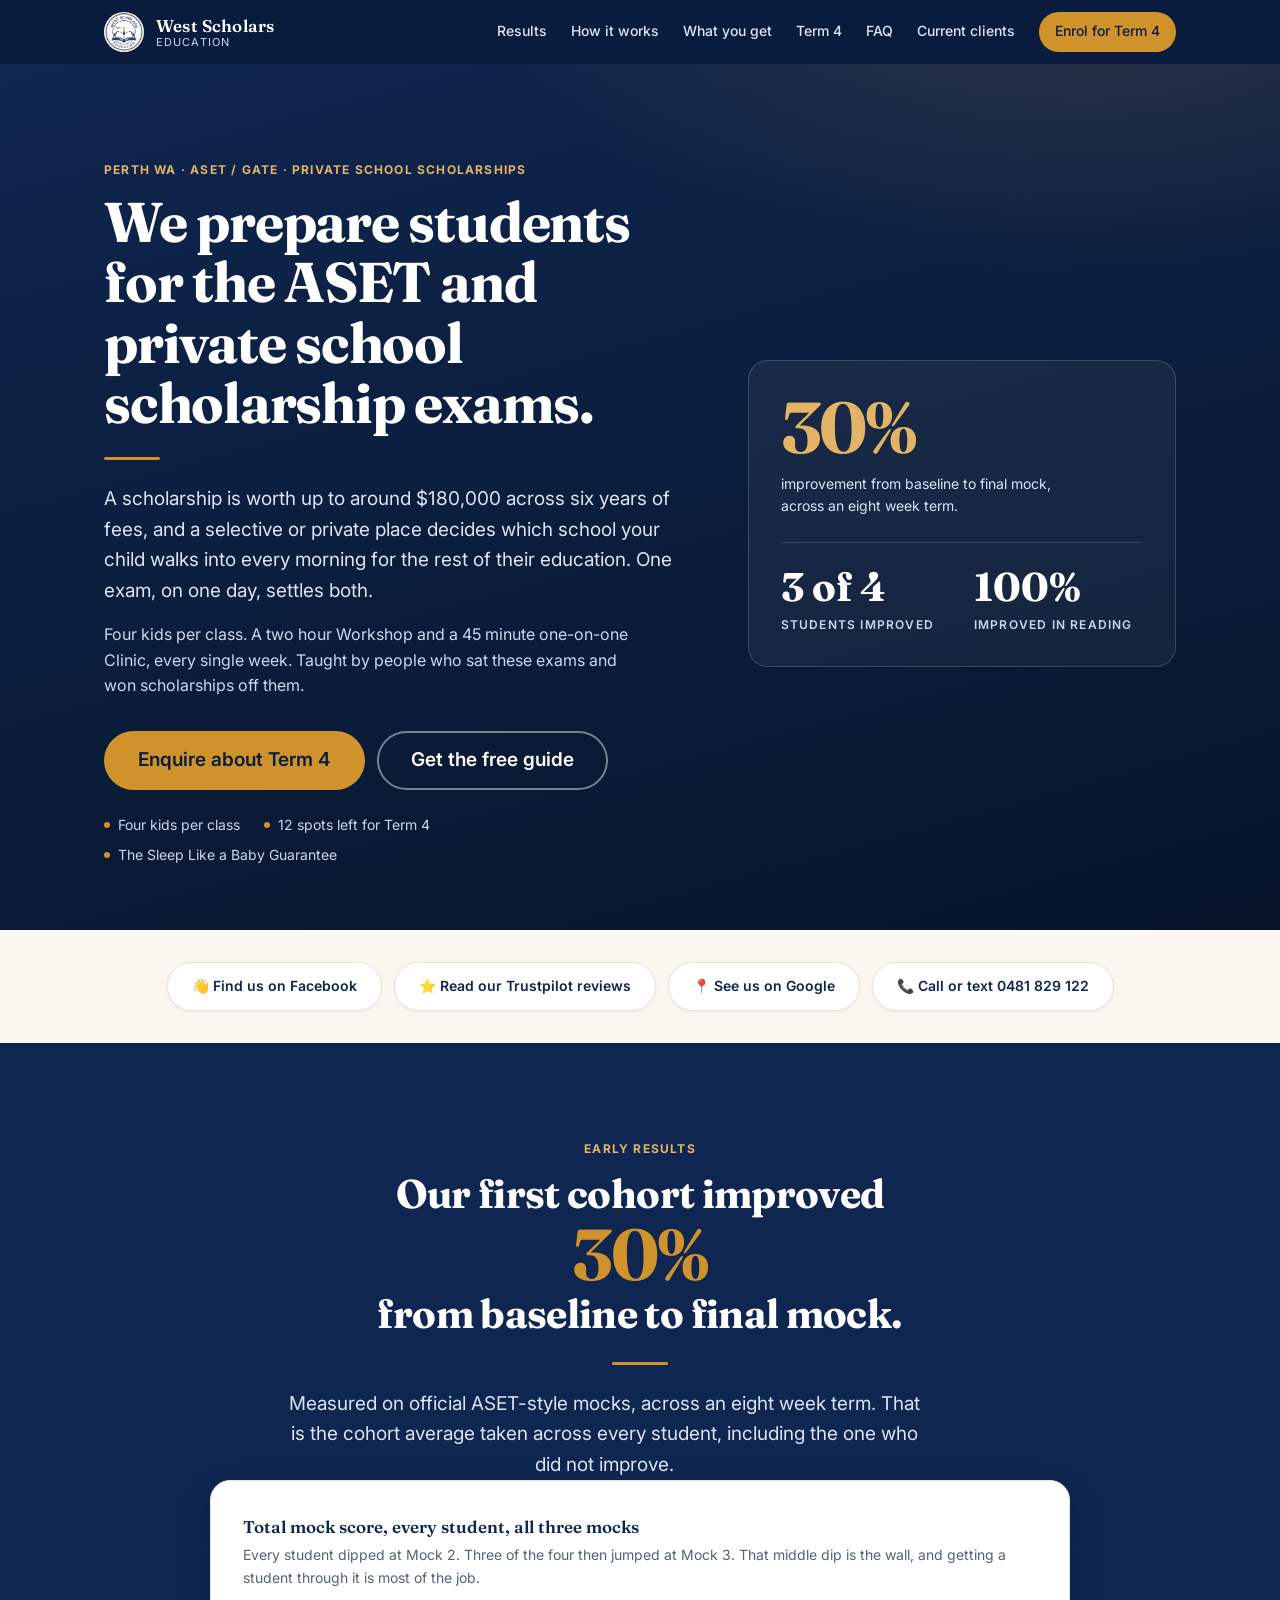
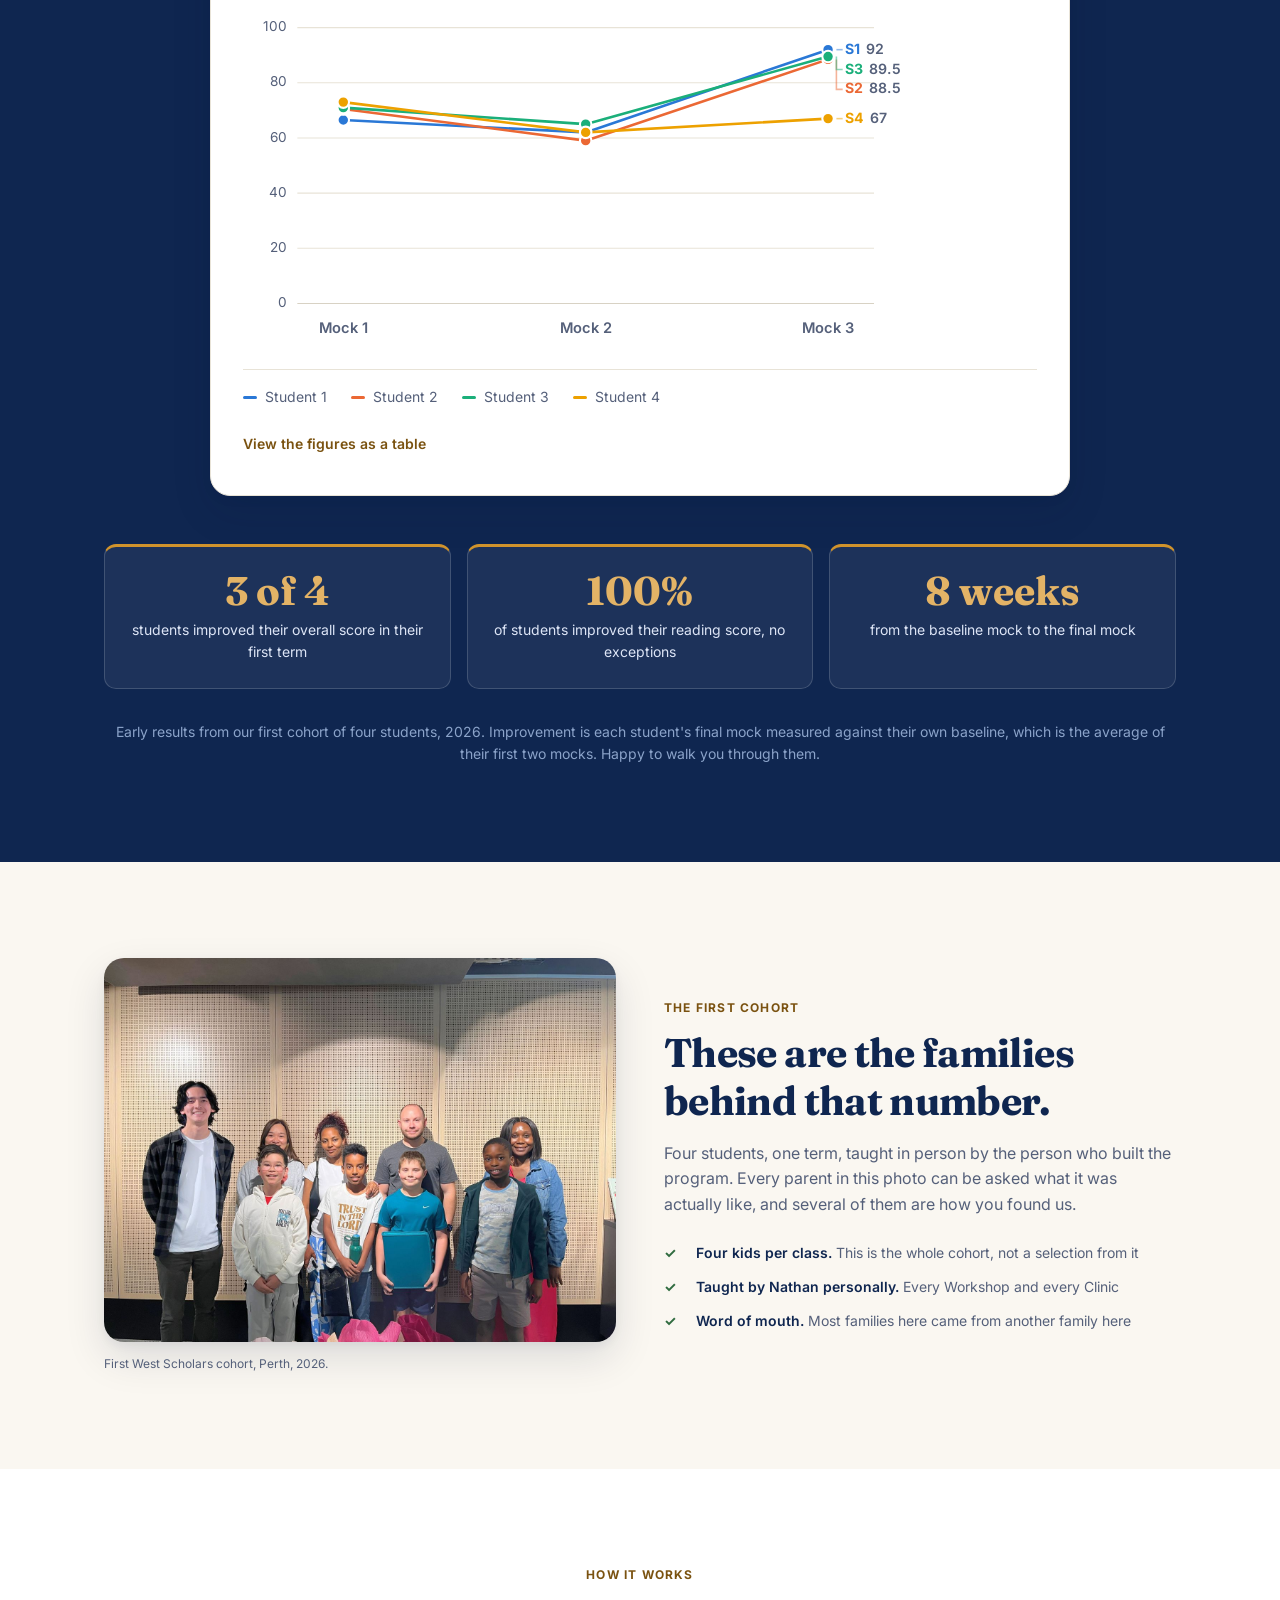
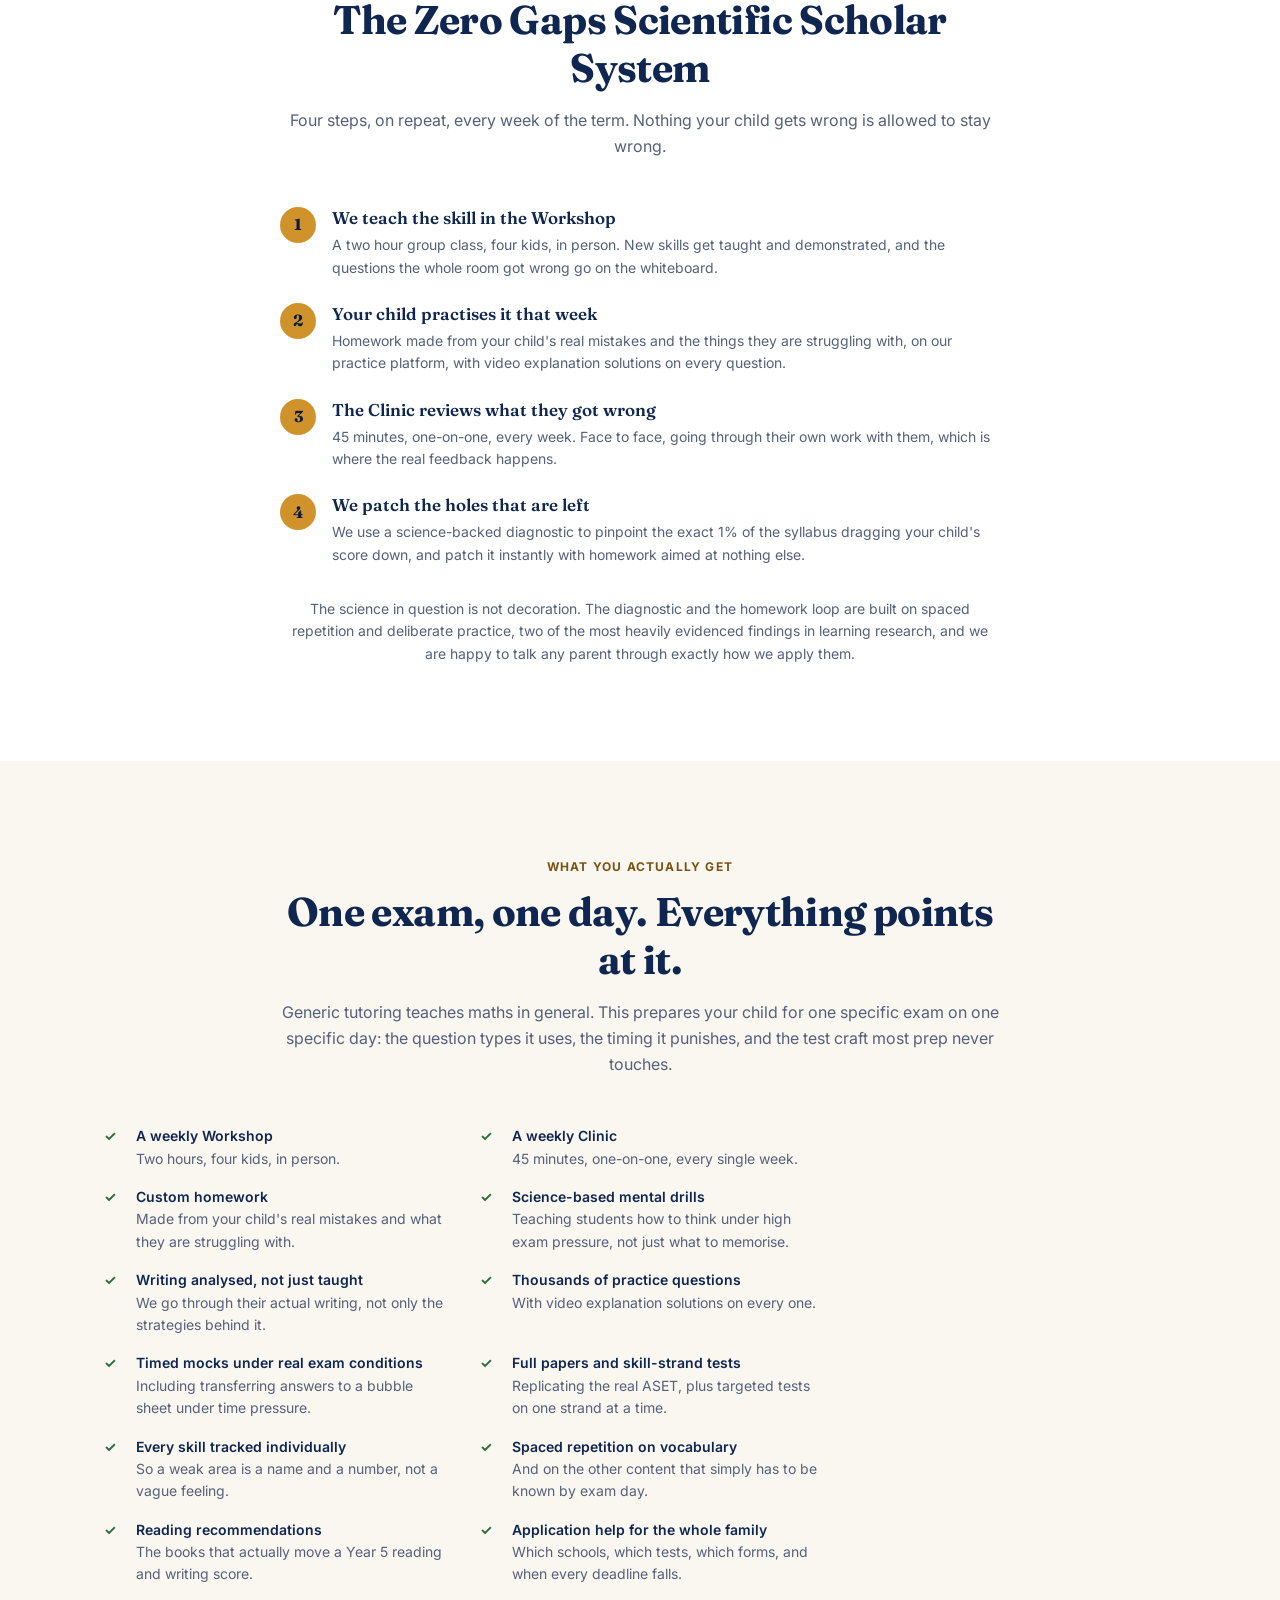
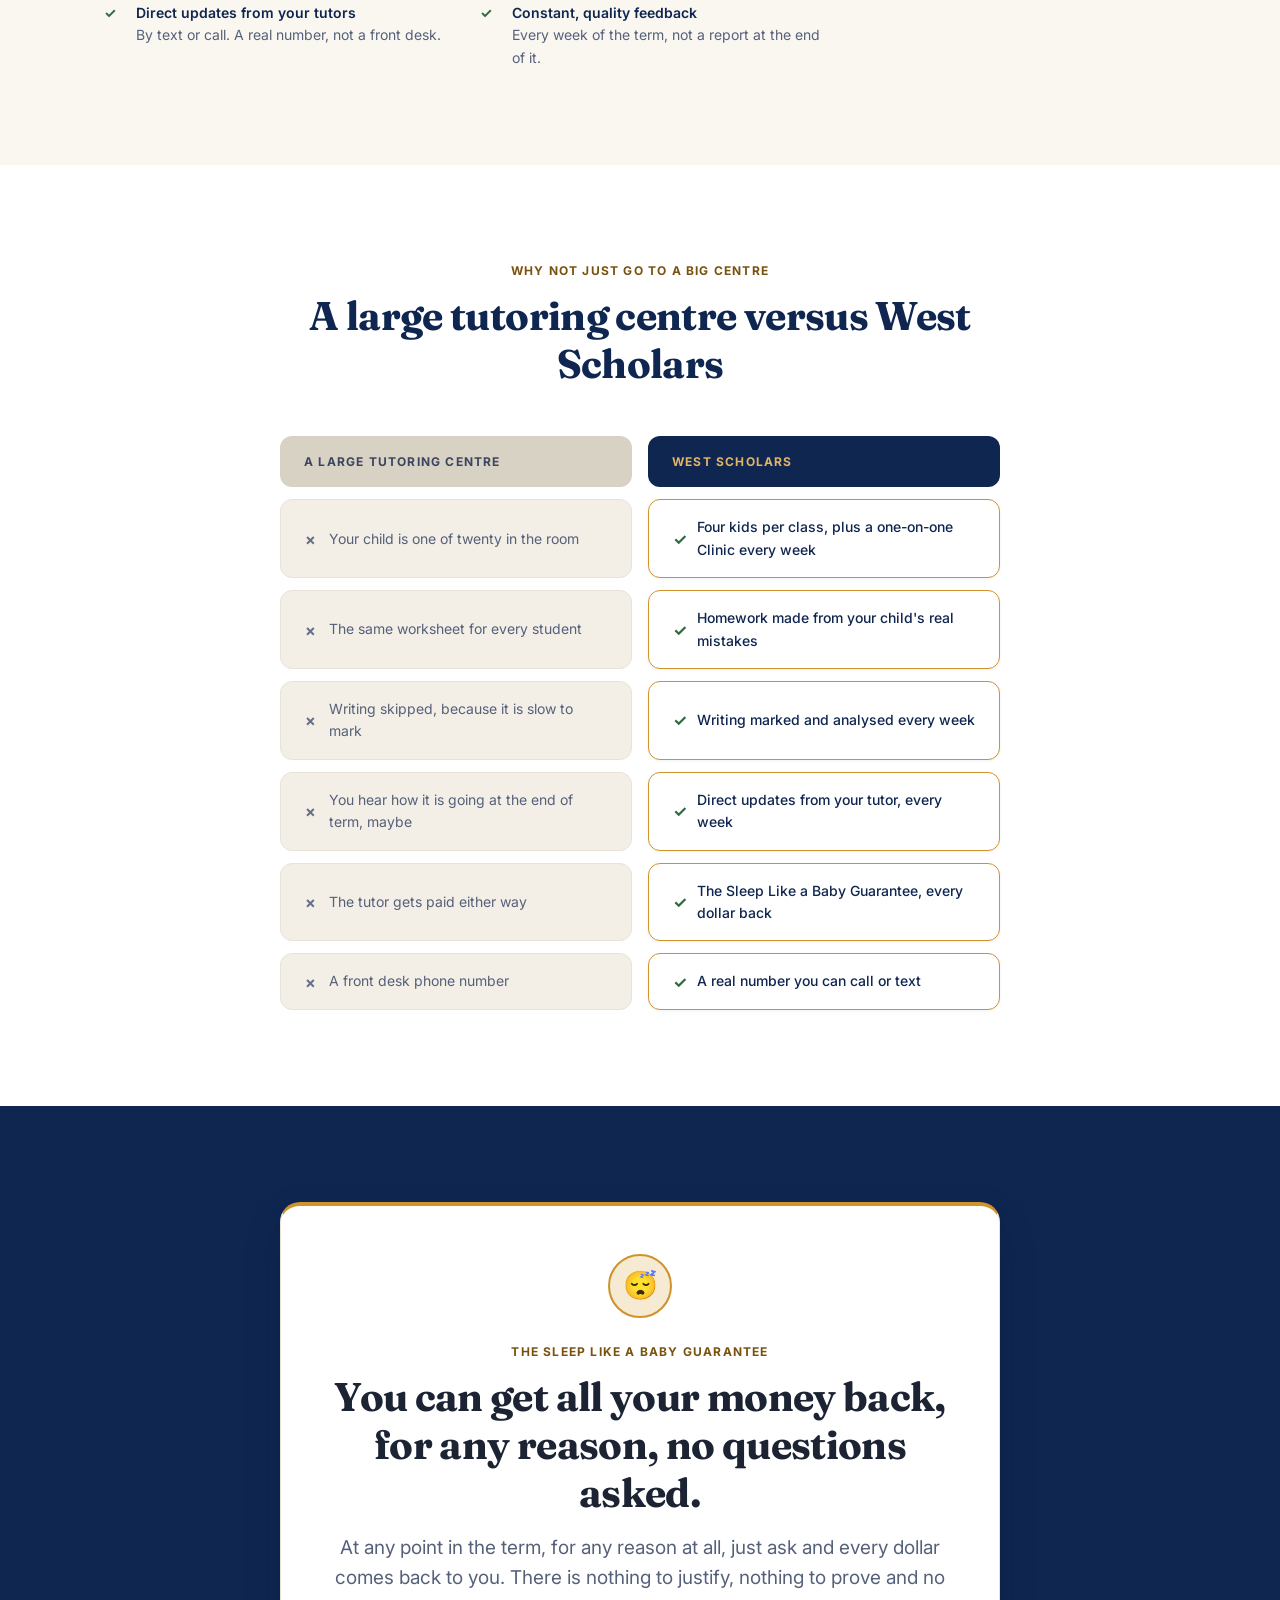
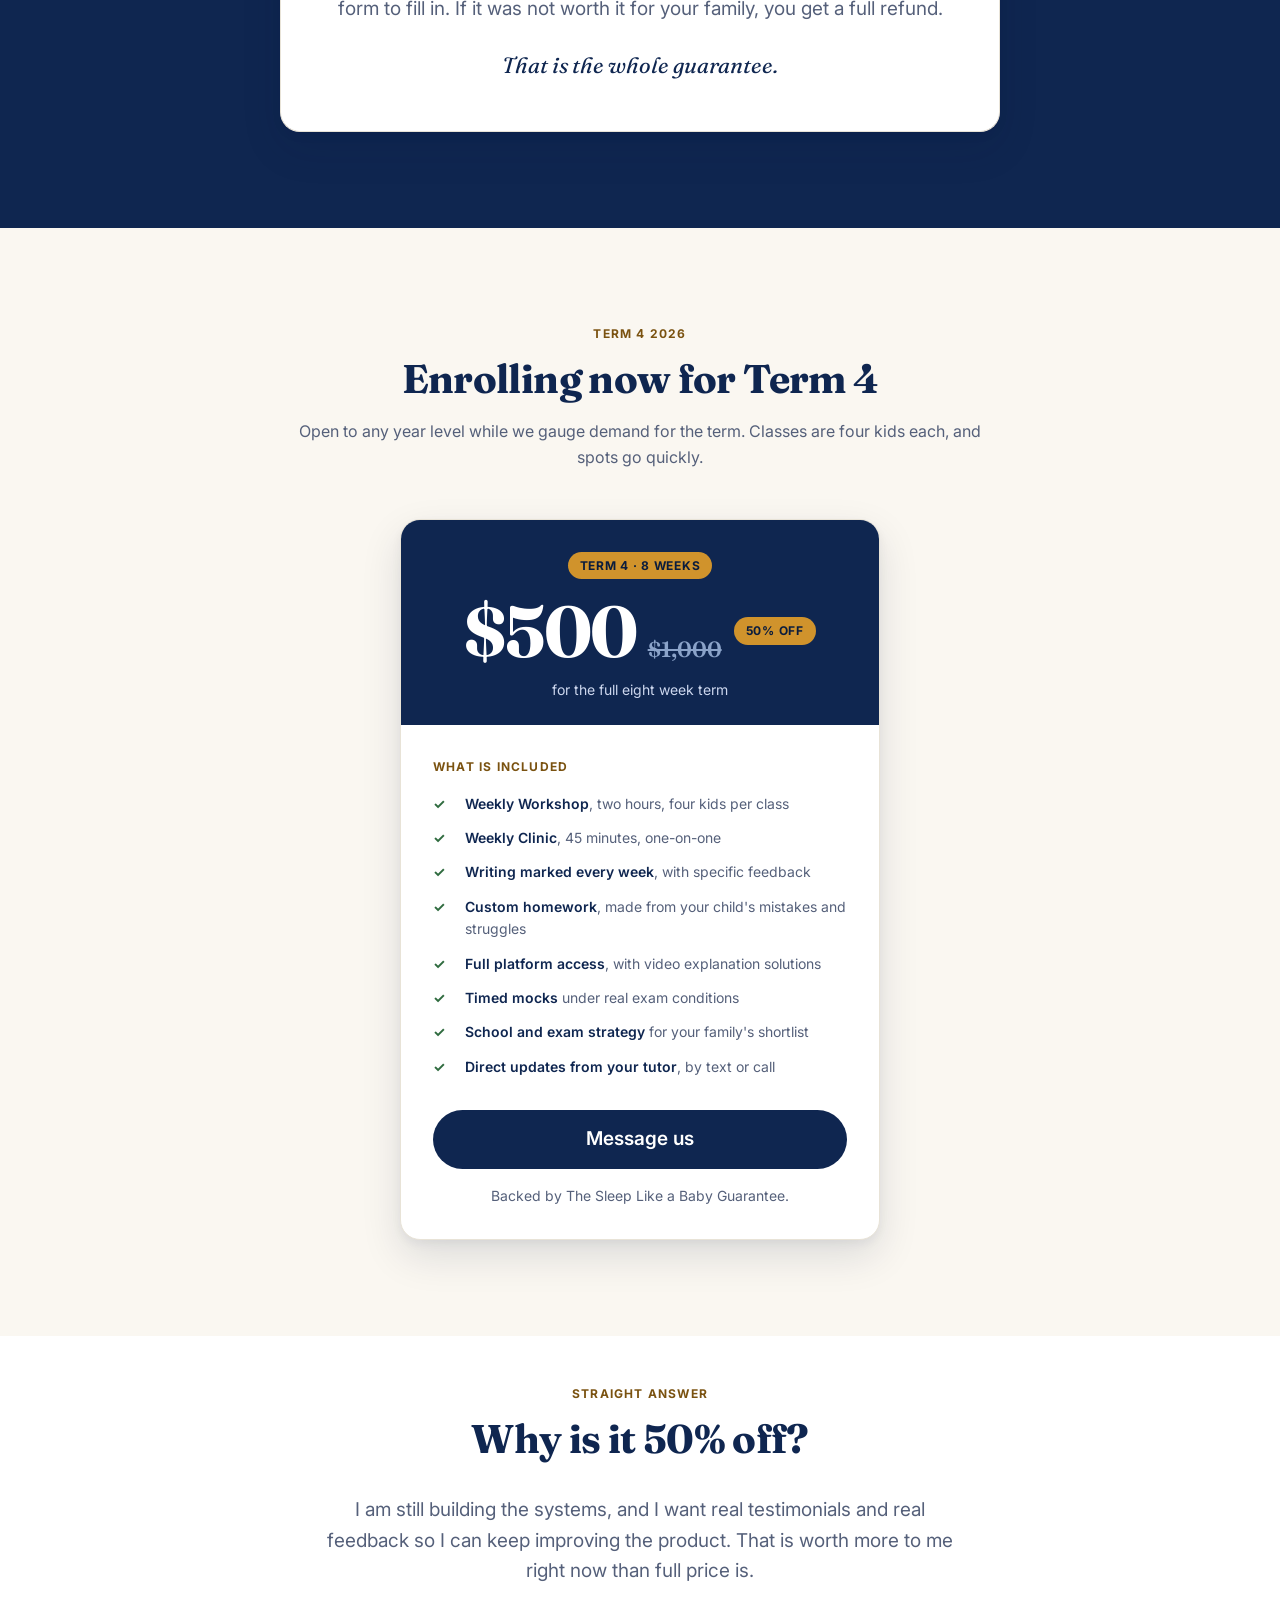
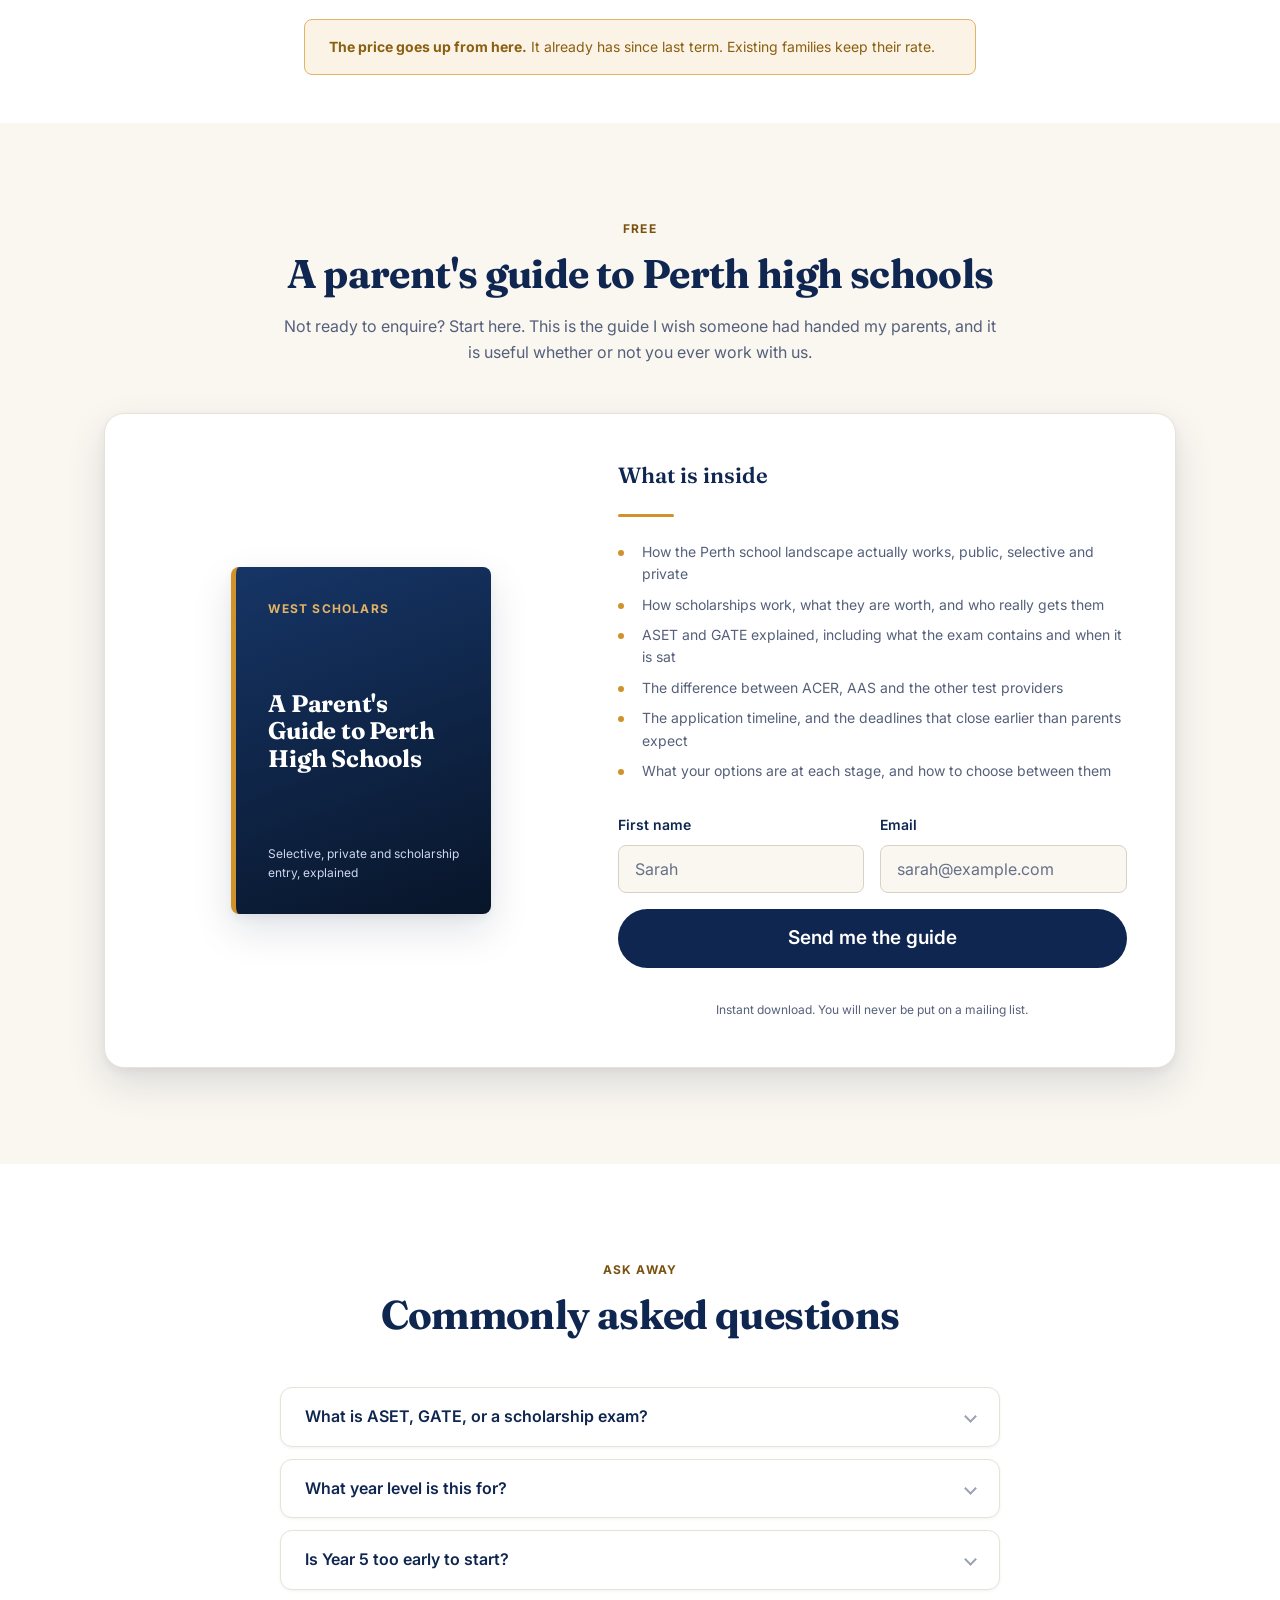
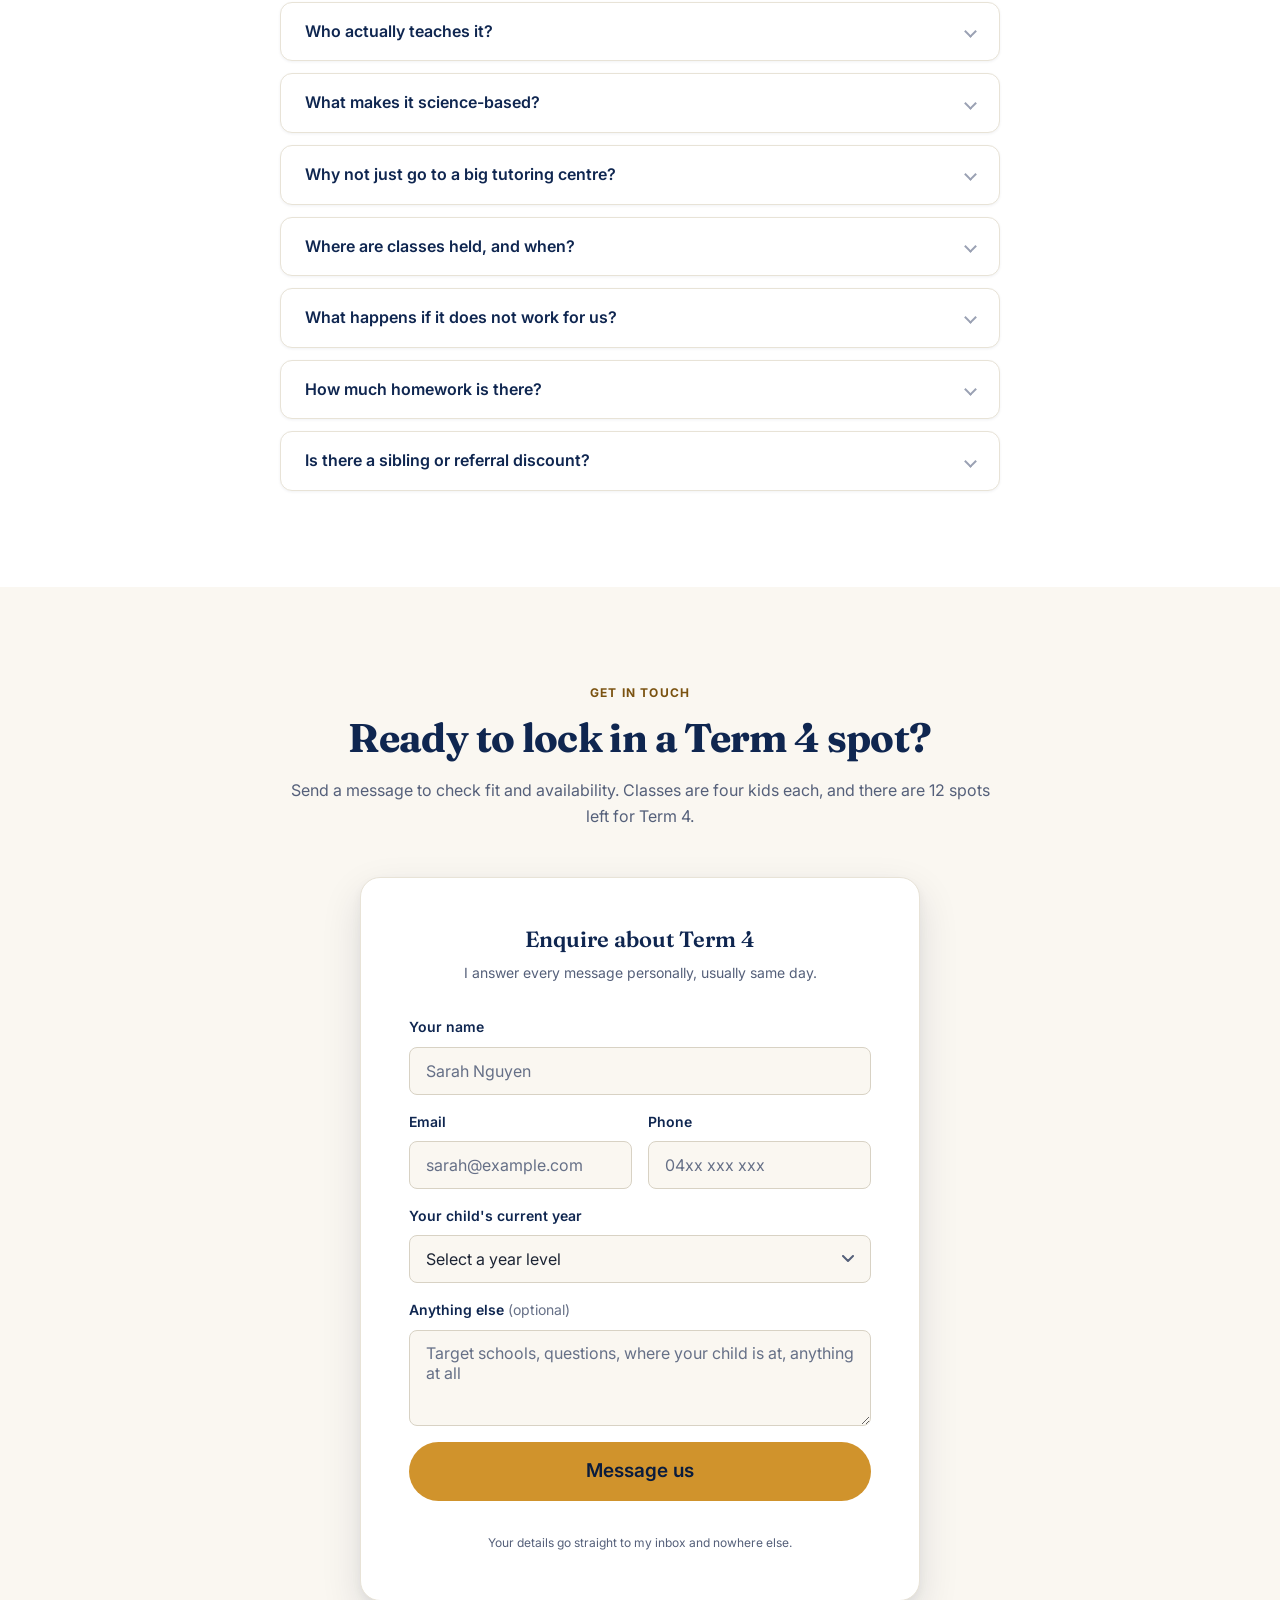
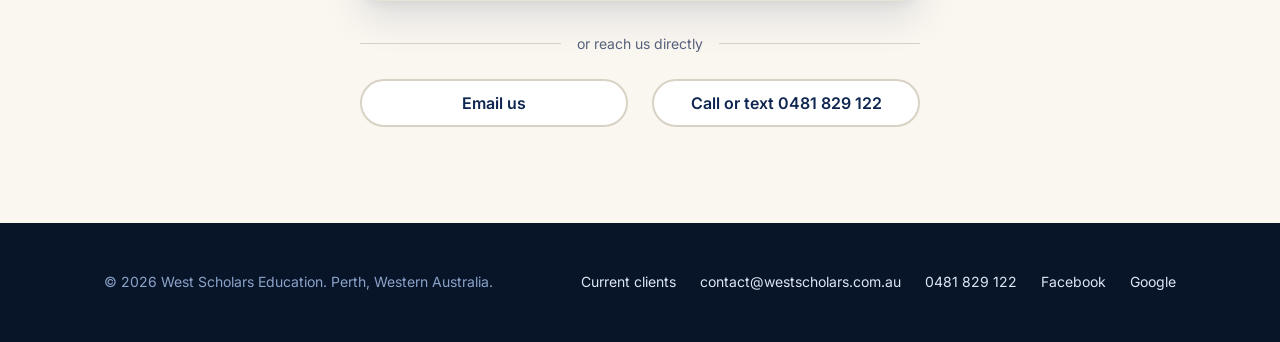
==== index.html @ 18675477 "Show the cohort photo as an image, not a CSS background The photo disappeared from the live site. Th" ====
<!doctype html>
<html lang="en-AU">
<head>
<meta charset="UTF-8">
<meta name="viewport" content="width=device-width, initial-scale=1.0, viewport-fit=cover">

<title>West Scholars | ASET, GATE &amp; Scholarship Exam Prep in Perth</title>
<meta name="description" content="Perth tutoring for the ASET/GATE and private school scholarship exams. Four kids per class, a weekly Workshop and a weekly one-on-one Clinic. Our first cohort improved 30% from baseline to final mock in eight weeks.">
<link rel="canonical" href="https://westscholars.com.au/">

<meta name="theme-color" content="#0a1c3d">
<link rel="icon" href="/assets/logo.png">
<link rel="apple-touch-icon" href="/assets/logo.png">

<!-- Open Graph / Twitter: controls how the link renders when a parent shares it
     on Facebook, WhatsApp or iMessage. Word of mouth is the main channel, so
     these are load bearing, not decoration. -->
<meta property="og:type" content="website">
<meta property="og:site_name" content="West Scholars Education">
<meta property="og:locale" content="en_AU">
<meta property="og:url" content="https://westscholars.com.au/">
<meta property="og:title" content="West Scholars | ASET &amp; Scholarship Exam Prep in Perth">
<meta property="og:description" content="Four kids per class. A Workshop and a one-on-one Clinic every week. Our first cohort improved 30% from baseline to final mock in eight weeks.">
<meta property="og:image" content="https://westscholars.com.au/assets/og-image.png">
<meta property="og:image:width" content="1200">
<meta property="og:image:height" content="630">
<meta property="og:image:alt" content="West Scholars Education, Perth ASET and scholarship exam preparation">
<meta name="twitter:card" content="summary_large_image">
<meta name="twitter:title" content="West Scholars | ASET &amp; Scholarship Exam Prep in Perth">
<meta name="twitter:description" content="Four kids per class. A Workshop and a one-on-one Clinic every week.">
<meta name="twitter:image" content="https://westscholars.com.au/assets/og-image.png">

<link rel="preconnect" href="https://fonts.googleapis.com">
<link rel="preconnect" href="https://fonts.gstatic.com" crossorigin>
<link href="https://fonts.googleapis.com/css2?family=Fraunces:opsz,wght@9..144,400..700&family=Inter:wght@400;500;600;700&display=swap" rel="stylesheet">
<link rel="stylesheet" href="/assets/style.css?v=2">
</head>
<body>

<a class="skip-link" href="#main">Skip to content</a>

<header class="site-header">
  <div class="wrap">
    <a class="brand" href="/">
      <img src="/assets/logo.png" alt="" width="40" height="40">
      <span class="brand-text">
        <strong>West Scholars</strong>
        <span>Education</span>
      </span>
    </a>

    <input type="checkbox" id="nav-toggle" class="nav-toggle">
    <label for="nav-toggle" class="nav-toggle-label" aria-label="Open menu"><span class="bars"></span></label>

    <nav class="site-nav" aria-label="Main">
      <a href="#results">Results</a>
      <a href="#system">How it works</a>
      <a href="#program">What you get</a>
      <a href="#pricing">Term 4</a>
      <a href="#faq">FAQ</a>
      <a href="/current-clients/">Current clients</a>
      <a class="nav-cta" href="#contact">Enrol for Term 4</a>
    </nav>
  </div>
</header>

<main id="main">

<!-- ========================= HERO ========================= -->
<section class="hero">
  <div class="wrap">
    <div>
      <span class="eyebrow">Perth WA &middot; ASET / GATE &middot; Private school scholarships</span>
      <h1>We prepare students for the ASET and private school scholarship exams.</h1>
      <hr class="rule">
      <p class="lead">A scholarship is worth up to around $180,000 across six years of fees, and a selective or private place decides which school your child walks into every morning for the rest of their education. One exam, on one day, settles both.</p>
      <p class="hero-sub">Four kids per class. A two hour Workshop and a 45 minute one-on-one Clinic, every single week. Taught by people who sat these exams and won scholarships off them.</p>
      <div class="btn-row hero-actions">
        <a class="btn btn-gold btn-lg" href="#contact">Enquire about Term 4</a>
        <a class="btn btn-outline btn-lg" href="#guide">Get the free guide</a>
      </div>
      <p class="hero-assurance">
        <span>Four kids per class</span>
        <span>12 spots left for Term 4</span>
        <span>The Sleep Like a Baby Guarantee</span>
      </p>
    </div>

    <aside class="proof-panel" aria-label="First cohort results">
      <p class="proof-stat">
        <span class="num">30%</span>
        <span class="cap">improvement from baseline to final mock, across an eight week term.</span>
      </p>
      <hr>
      <div class="proof-row">
        <div>
          <div class="k">3 of 4</div>
          <div class="v">Students improved</div>
        </div>
        <div>
          <div class="k">100%</div>
          <div class="v">Improved in reading</div>
        </div>
      </div>
    </aside>
  </div>
</section>

<!-- ========================= SOCIAL PROOF ========================= -->
<div class="section-cream">
  <div class="wrap">
    <div class="social-proof">
      <a href="https://www.facebook.com/people/West-Scholars-Education/61594048093920/" target="_blank" rel="noopener">&#128075; Find us on Facebook</a>
      <a href="https://au.trustpilot.com/review/westscholars.com.au" target="_blank" rel="noopener">&#11088; Read our Trustpilot reviews</a>
      <a href="https://g.page/r/Ce10IVxTss2aEBM" target="_blank" rel="noopener">&#128205; See us on Google</a>
      <a href="tel:0481829122">&#128222; Call or text 0481 829 122</a>
    </div>
  </div>
</div>

<!-- ========================= RESULTS ========================= -->
<section class="section-navy sec-major" id="results">
  <div class="wrap">
    <div class="result-headline">
      <span class="eyebrow">Early results</span>
      <h2>Our first cohort improved <span class="big">30%</span> from baseline to final mock.</h2>
      <hr class="rule center-x">
      <p class="lead">Measured on official ASET-style mocks, across an eight week term. That is the cohort average taken across every student, including the one who did not improve.</p>
    </div>

    <div class="chart-card">
      <p class="chart-title">Total mock score, every student, all three mocks</p>
      <p class="chart-sub">Every student dipped at Mock 2. Three of the four then jumped at Mock 3. That middle dip is the wall, and getting a student through it is most of the job.</p>
      <svg viewBox="0 0 760 318" class="chart" role="img" aria-labelledby="chartTitle chartDesc" preserveAspectRatio="xMidYMid meet">
      <title id="chartTitle">Total mock score across the three Term 1 mocks, per student</title>
      <desc id="chartDesc">Four students. Every student dipped at the second mock, then three of the four rose sharply at the third. The fourth finished close to where they started. The same figures are in the table below.</desc>
      <line x1="52" y1="278.0" x2="604" y2="278.0" stroke="#d8d2c4" stroke-width="1"/>
      <text x="42" y="278.0" text-anchor="end" font-size="13" fill="#55607a" dominant-baseline="middle">0</text>
      <line x1="52" y1="225.2" x2="604" y2="225.2" stroke="#e8e3d7" stroke-width="1"/>
      <text x="42" y="225.2" text-anchor="end" font-size="13" fill="#55607a" dominant-baseline="middle">20</text>
      <line x1="52" y1="172.4" x2="604" y2="172.4" stroke="#e8e3d7" stroke-width="1"/>
      <text x="42" y="172.4" text-anchor="end" font-size="13" fill="#55607a" dominant-baseline="middle">40</text>
      <line x1="52" y1="119.6" x2="604" y2="119.6" stroke="#e8e3d7" stroke-width="1"/>
      <text x="42" y="119.6" text-anchor="end" font-size="13" fill="#55607a" dominant-baseline="middle">60</text>
      <line x1="52" y1="66.8" x2="604" y2="66.8" stroke="#e8e3d7" stroke-width="1"/>
      <text x="42" y="66.8" text-anchor="end" font-size="13" fill="#55607a" dominant-baseline="middle">80</text>
      <line x1="52" y1="14.0" x2="604" y2="14.0" stroke="#e8e3d7" stroke-width="1"/>
      <text x="42" y="14.0" text-anchor="end" font-size="13" fill="#55607a" dominant-baseline="middle">100</text>
      <text x="96" y="306" text-anchor="middle" font-size="14" fill="#55607a" font-weight="600">Mock 1</text>
      <text x="328" y="306" text-anchor="middle" font-size="14" fill="#55607a" font-weight="600">Mock 2</text>
      <text x="560" y="306" text-anchor="middle" font-size="14" fill="#55607a" font-weight="600">Mock 3</text>
      <g><title>Student 1: 66.5, 62, 92</title>
      <path d="M96.0 102.4 L328.0 114.3 L560.0 35.1" fill="none" stroke="#2a78d6" stroke-width="2.5" stroke-linecap="round" stroke-linejoin="round"/>
      <circle cx="96.0" cy="102.4" r="5.5" fill="#2a78d6" stroke="#ffffff" stroke-width="2"/>
      <circle cx="328.0" cy="114.3" r="5.5" fill="#2a78d6" stroke="#ffffff" stroke-width="2"/>
      <circle cx="560.0" cy="35.1" r="5.5" fill="#2a78d6" stroke="#ffffff" stroke-width="2"/>
      </g>
      <path d="M568.0 35.1 L568.0 35.1 L574.0 35.1" fill="none" stroke="#2a78d6" stroke-width="1.5" opacity="0.5"/>
      <text x="576" y="35.1" font-size="13.5" fill="#55607a" dominant-baseline="middle"><tspan font-weight="700" fill="#2a78d6">S1</tspan><tspan dx="6" font-weight="600">92</tspan></text>
      <g><title>Student 2: 70.5, 59, 88.5</title>
      <path d="M96.0 91.9 L328.0 122.2 L560.0 44.4" fill="none" stroke="#eb6834" stroke-width="2.5" stroke-linecap="round" stroke-linejoin="round"/>
      <circle cx="96.0" cy="91.9" r="5.5" fill="#eb6834" stroke="#ffffff" stroke-width="2"/>
      <circle cx="328.0" cy="122.2" r="5.5" fill="#eb6834" stroke="#ffffff" stroke-width="2"/>
      <circle cx="560.0" cy="44.4" r="5.5" fill="#eb6834" stroke="#ffffff" stroke-width="2"/>
      </g>
      <path d="M568.0 44.4 L568.0 73.1 L574.0 73.1" fill="none" stroke="#eb6834" stroke-width="1.5" opacity="0.5"/>
      <text x="576" y="73.1" font-size="13.5" fill="#55607a" dominant-baseline="middle"><tspan font-weight="700" fill="#eb6834">S2</tspan><tspan dx="6" font-weight="600">88.5</tspan></text>
      <g><title>Student 3: 71, 65, 89.5</title>
      <path d="M96.0 90.6 L328.0 106.4 L560.0 41.7" fill="none" stroke="#1baf7a" stroke-width="2.5" stroke-linecap="round" stroke-linejoin="round"/>
      <circle cx="96.0" cy="90.6" r="5.5" fill="#1baf7a" stroke="#ffffff" stroke-width="2"/>
      <circle cx="328.0" cy="106.4" r="5.5" fill="#1baf7a" stroke="#ffffff" stroke-width="2"/>
      <circle cx="560.0" cy="41.7" r="5.5" fill="#1baf7a" stroke="#ffffff" stroke-width="2"/>
      </g>
      <path d="M568.0 41.7 L568.0 54.1 L574.0 54.1" fill="none" stroke="#1baf7a" stroke-width="1.5" opacity="0.5"/>
      <text x="576" y="54.1" font-size="13.5" fill="#55607a" dominant-baseline="middle"><tspan font-weight="700" fill="#1baf7a">S3</tspan><tspan dx="6" font-weight="600">89.5</tspan></text>
      <g><title>Student 4: 73, 62, 67</title>
      <path d="M96.0 85.3 L328.0 114.3 L560.0 101.1" fill="none" stroke="#eda100" stroke-width="2.5" stroke-linecap="round" stroke-linejoin="round"/>
      <circle cx="96.0" cy="85.3" r="5.5" fill="#eda100" stroke="#ffffff" stroke-width="2"/>
      <circle cx="328.0" cy="114.3" r="5.5" fill="#eda100" stroke="#ffffff" stroke-width="2"/>
      <circle cx="560.0" cy="101.1" r="5.5" fill="#eda100" stroke="#ffffff" stroke-width="2"/>
      </g>
      <path d="M568.0 101.1 L568.0 101.1 L574.0 101.1" fill="none" stroke="#eda100" stroke-width="1.5" opacity="0.5"/>
      <text x="576" y="101.1" font-size="13.5" fill="#55607a" dominant-baseline="middle"><tspan font-weight="700" fill="#eda100">S4</tspan><tspan dx="6" font-weight="600">67</tspan></text>
      </svg>
      <div class="chart-legend" aria-hidden="true">
        <span><i data-c="1"></i>Student 1</span>
        <span><i data-c="2"></i>Student 2</span>
        <span><i data-c="3"></i>Student 3</span>
        <span><i data-c="4"></i>Student 4</span>
      </div>
      <details class="table-view">
        <summary>View the figures as a table</summary>
        <div class="scroller">
          <table class="data-table">
            <caption>Raw total mock scores, first cohort, 2026. Baseline is the average of Mock 1 and Mock 2. Students are anonymised.</caption>
            <thead>
              <tr><th scope="col">Student</th><th scope="col">Mock 1</th><th scope="col">Mock 2</th><th scope="col">Mock 3</th><th scope="col">Baseline</th><th scope="col">Change</th></tr>
            </thead>
            <tbody>
              <tr><th scope="row">Student 1</th><td>66.5</td><td>62</td><td>92</td><td>64.25</td><td>+43.2%</td></tr>
              <tr><th scope="row">Student 2</th><td>70.5</td><td>59</td><td>88.5</td><td>64.75</td><td>+36.7%</td></tr>
              <tr><th scope="row">Student 3</th><td>71</td><td>65</td><td>89.5</td><td>68</td><td>+31.6%</td></tr>
              <tr><th scope="row">Student 4</th><td>73</td><td>62</td><td>67</td><td>67.5</td><td>-0.7%</td></tr>
              <tr><th scope="row">Cohort average</th><td>70.25</td><td>62</td><td>84.25</td><td>66.13</td><td>+30.2%</td></tr>
            </tbody>
          </table>
        </div>
      </details>
    </div>

    <div class="stat-row">
      <div class="stat-tile">
        <div class="k">3 of 4</div>
        <div class="v">students improved their overall score in their first term</div>
      </div>
      <div class="stat-tile">
        <div class="k">100%</div>
        <div class="v">of students improved their reading score, no exceptions</div>
      </div>
      <div class="stat-tile">
        <div class="k">8 weeks</div>
        <div class="v">from the baseline mock to the final mock</div>
      </div>
    </div>

    <p class="disclosure">Early results from our first cohort of four students, 2026. Improvement is each student's final mock measured against their own baseline, which is the average of their first two mocks. Happy to walk you through them.</p>
  </div>
</section>

<!--
  ========================= TESTIMONIALS (not live) =========================
  Deliberately left out rather than filled with placeholder quotes. As soon as
  the first parent reviews come in, paste them in here as a .prompt-list of
  .prompt-card blocks and move this section directly under #results. Parent
  words outrank every stat on this page.
-->

<!-- ========================= COHORT PHOTO ========================= -->
<!-- Sits between the numbers and the method: the stats say it worked, the
     photo says these are real families. A real image element, deliberately,
     rather than a CSS background, so it survives a stale stylesheet. Cream
     keeps the navy / cream / white alternation intact.
     Note: check.py scans raw text, so never write a literal img tag in a
     comment here. It reads as a real one with no alt and fails the build. -->
<section class="section-cream sec-major">
  <div class="wrap">
    <div class="photo-split">
      <figure>
        <img src="/assets/cohort.jpg" width="1440" height="1080" loading="lazy" decoding="async"
             alt="Nathan with the first West Scholars cohort and their parents at the end of term.">
        <figcaption>First West Scholars cohort, Perth, 2026.</figcaption>
      </figure>
      <div class="body">
        <span class="eyebrow">The first cohort</span>
        <h2>These are the families behind that number.</h2>
        <p>Four students, one term, taught in person by the person who built the program. Every parent in this photo can be asked what it was actually like, and several of them are how you found us.</p>
        <ul class="points">
          <li><b>Four kids per class.</b> This is the whole cohort, not a selection from it</li>
          <li><b>Taught by Nathan personally.</b> Every Workshop and every Clinic</li>
          <li><b>Word of mouth.</b> Most families here came from another family here</li>
        </ul>
      </div>
    </div>
  </div>
</section>

<!-- ========================= THE SYSTEM ========================= -->
<section class="section-white sec-major" id="system">
  <div class="wrap">
    <div class="section-head">
      <span class="eyebrow">How it works</span>
      <h2>The Zero Gaps Scientific Scholar System</h2>
      <p>Four steps, on repeat, every week of the term. Nothing your child gets wrong is allowed to stay wrong.</p>
    </div>

    <div class="steps wrap-prose">
      <div class="step">
        <div class="num">1</div>
        <div>
          <h4>We teach the skill in the Workshop</h4>
          <p>A two hour group class, four kids, in person. New skills get taught and demonstrated, and the questions the whole room got wrong go on the whiteboard.</p>
        </div>
      </div>
      <div class="step">
        <div class="num">2</div>
        <div>
          <h4>Your child practises it that week</h4>
          <p>Homework made from your child's real mistakes and the things they are struggling with, on our practice platform, with video explanation solutions on every question.</p>
        </div>
      </div>
      <div class="step">
        <div class="num">3</div>
        <div>
          <h4>The Clinic reviews what they got wrong</h4>
          <p>45 minutes, one-on-one, every week. Face to face, going through their own work with them, which is where the real feedback happens.</p>
        </div>
      </div>
      <div class="step">
        <div class="num">4</div>
        <div>
          <h4>We patch the holes that are left</h4>
          <p>We use a science-backed diagnostic to pinpoint the exact 1% of the syllabus dragging your child's score down, and patch it instantly with homework aimed at nothing else.</p>
        </div>
      </div>
    </div>

    <p class="fine-print wrap-prose center mt-8">The science in question is not decoration. The diagnostic and the homework loop are built on spaced repetition and deliberate practice, two of the most heavily evidenced findings in learning research, and we are happy to talk any parent through exactly how we apply them.</p>
  </div>
</section>

<!-- ========================= WHAT YOU GET ========================= -->
<section class="section-cream sec-major" id="program">
  <div class="wrap">
    <div class="section-head">
      <span class="eyebrow">What you actually get</span>
      <h2>One exam, one day. Everything points at it.</h2>
      <p>Generic tutoring teaches maths in general. This prepares your child for one specific exam on one specific day: the question types it uses, the timing it punishes, and the test craft most prep never touches.</p>
    </div>

    <ul class="feature-grid wrap-prose">
      <li><b>A weekly Workshop</b>Two hours, four kids, in person.</li>
      <li><b>A weekly Clinic</b>45 minutes, one-on-one, every single week.</li>
      <li><b>Custom homework</b>Made from your child's real mistakes and what they are struggling with.</li>
      <li><b>Science-based mental drills</b>Teaching students how to think under high exam pressure, not just what to memorise.</li>
      <li><b>Writing analysed, not just taught</b>We go through their actual writing, not only the strategies behind it.</li>
      <li><b>Thousands of practice questions</b>With video explanation solutions on every one.</li>
      <li><b>Timed mocks under real exam conditions</b>Including transferring answers to a bubble sheet under time pressure.</li>
      <li><b>Full papers and skill-strand tests</b>Replicating the real ASET, plus targeted tests on one strand at a time.</li>
      <li><b>Every skill tracked individually</b>So a weak area is a name and a number, not a vague feeling.</li>
      <li><b>Spaced repetition on vocabulary</b>And on the other content that simply has to be known by exam day.</li>
      <li><b>Reading recommendations</b>The books that actually move a Year 5 reading and writing score.</li>
      <li><b>Application help for the whole family</b>Which schools, which tests, which forms, and when every deadline falls.</li>
      <li><b>Direct updates from your tutors</b>By text or call. A real number, not a front desk.</li>
      <li><b>Constant, quality feedback</b>Every week of the term, not a report at the end of it.</li>
    </ul>
  </div>
</section>

<!-- ========================= COMPARISON ========================= -->
<section class="section-white sec-major">
  <div class="wrap">
    <div class="section-head">
      <span class="eyebrow">Why not just go to a big centre</span>
      <h2>A large tutoring centre versus West Scholars</h2>
    </div>

    <div class="vs wrap-prose">
      <div class="vs-head">
        <div class="them">A large tutoring centre</div>
        <div class="us">West Scholars</div>
      </div>
      <div class="vs-pair">
        <div class="vs-cell them"><div><span class="vs-tag">A large centre</span>Your child is one of twenty in the room</div></div>
        <div class="vs-cell us"><div><span class="vs-tag">West Scholars</span>Four kids per class, plus a one-on-one Clinic every week</div></div>
      </div>
      <div class="vs-pair">
        <div class="vs-cell them"><div><span class="vs-tag">A large centre</span>The same worksheet for every student</div></div>
        <div class="vs-cell us"><div><span class="vs-tag">West Scholars</span>Homework made from your child's real mistakes</div></div>
      </div>
      <div class="vs-pair">
        <div class="vs-cell them"><div><span class="vs-tag">A large centre</span>Writing skipped, because it is slow to mark</div></div>
        <div class="vs-cell us"><div><span class="vs-tag">West Scholars</span>Writing marked and analysed every week</div></div>
      </div>
      <div class="vs-pair">
        <div class="vs-cell them"><div><span class="vs-tag">A large centre</span>You hear how it is going at the end of term, maybe</div></div>
        <div class="vs-cell us"><div><span class="vs-tag">West Scholars</span>Direct updates from your tutor, every week</div></div>
      </div>
      <div class="vs-pair">
        <div class="vs-cell them"><div><span class="vs-tag">A large centre</span>The tutor gets paid either way</div></div>
        <div class="vs-cell us"><div><span class="vs-tag">West Scholars</span>The Sleep Like a Baby Guarantee, every dollar back</div></div>
      </div>
      <div class="vs-pair">
        <div class="vs-cell them"><div><span class="vs-tag">A large centre</span>A front desk phone number</div></div>
        <div class="vs-cell us"><div><span class="vs-tag">West Scholars</span>A real number you can call or text</div></div>
      </div>
    </div>
  </div>
</section>

<!-- ========================= GUARANTEE ========================= -->
<section class="section-navy sec-major" id="guarantee">
  <div class="wrap">
    <div class="guarantee">
      <div class="seal" aria-hidden="true">&#128564;</div>
      <span class="eyebrow">The Sleep Like a Baby Guarantee</span>
      <h2>You can get all your money back, for any reason, no questions asked.</h2>
      <p class="lead">At any point in the term, for any reason at all, just ask and every dollar comes back to you. There is nothing to justify, nothing to prove and no form to fill in. If it was not worth it for your family, you get a full refund.</p>
      <p class="signoff">That is the whole guarantee.</p>
    </div>
  </div>
</section>

<!-- ========================= PRICING ========================= -->
<section class="section-cream sec-major" id="pricing">
  <div class="wrap">
    <div class="section-head">
      <span class="eyebrow">Term 4 2026</span>
      <h2>Enrolling now for Term 4</h2>
      <p>Open to any year level while we gauge demand for the term. Classes are four kids each, and spots go quickly.</p>
    </div>

    <div class="price-card">
      <div class="price-head">
        <span class="badge">Term 4 &middot; 8 weeks</span>
        <div class="price-amount">
          <span class="now">$500</span>
          <span class="was">$1,000</span>
          <span class="off">50% off</span>
        </div>
        <div class="price-period">for the full eight week term</div>
      </div>
      <div class="price-body">
        <div class="lbl">What is included</div>
        <ul class="price-list">
          <li><b>Weekly Workshop</b>, two hours, four kids per class</li>
          <li><b>Weekly Clinic</b>, 45 minutes, one-on-one</li>
          <li><b>Writing marked every week</b>, with specific feedback</li>
          <li><b>Custom homework</b>, made from your child's mistakes and struggles</li>
          <li><b>Full platform access</b>, with video explanation solutions</li>
          <li><b>Timed mocks</b> under real exam conditions</li>
          <li><b>School and exam strategy</b> for your family's shortlist</li>
          <li><b>Direct updates from your tutor</b>, by text or call</li>
        </ul>
        <a class="btn btn-navy btn-block btn-lg" href="#contact">Message us</a>
        <p class="price-foot">Backed by The Sleep Like a Baby Guarantee.</p>
      </div>
    </div>
  </div>
</section>

<!-- ========================= WHY 50% OFF ========================= -->
<section class="section-white sec-tight">
  <div class="wrap wrap-prose">
    <div class="section-head mb-8">
      <span class="eyebrow">Straight answer</span>
      <h2>Why is it 50% off?</h2>
    </div>
    <p class="lead center-x center">I am still building the systems, and I want real testimonials and real feedback so I can keep improving the product. That is worth more to me right now than full price is.</p>
    <p class="notice pending mt-8"><strong>The price goes up from here.</strong> It already has since last term. Existing families keep their rate.</p>
  </div>
</section>

<!-- ========================= LEAD MAGNET ========================= -->
<section class="section-cream sec-major" id="guide">
  <div class="wrap">
    <div class="section-head">
      <span class="eyebrow">Free</span>
      <h2>A parent's guide to Perth high schools</h2>
      <p>Not ready to enquire? Start here. This is the guide I wish someone had handed my parents, and it is useful whether or not you ever work with us.</p>
    </div>

    <div class="magnet">
      <div class="magnet-cover" aria-hidden="true">
        <div class="kicker">West Scholars</div>
        <div class="t">A Parent's Guide to Perth High Schools</div>
        <div class="b">Selective, private and scholarship entry, explained</div>
      </div>
      <div>
        <h3>What is inside</h3>
        <hr class="rule">
        <ul>
          <li>How the Perth school landscape actually works, public, selective and private</li>
          <li>How scholarships work, what they are worth, and who really gets them</li>
          <li>ASET and GATE explained, including what the exam contains and when it is sat</li>
          <li>The difference between ACER, AAS and the other test providers</li>
          <li>The application timeline, and the deadlines that close earlier than parents expect</li>
          <li>What your options are at each stage, and how to choose between them</li>
        </ul>
        <form class="form-grid" action="https://formsubmit.co/contact@westscholars.com.au" method="POST">
          <input type="hidden" name="_subject" value="Guide download, West Scholars">
          <input type="hidden" name="_captcha" value="false">
          <input type="hidden" name="_template" value="table">
          <input type="hidden" name="_next" value="https://westscholars.com.au/guide.html">
          <div class="hp" aria-hidden="true"><label>Leave this empty<input type="text" name="_honey" tabindex="-1" autocomplete="off"></label></div>
          <div class="form-row">
            <div class="field">
              <label for="g-name">First name</label>
              <input id="g-name" name="Name" type="text" required autocomplete="given-name" placeholder="Sarah">
            </div>
            <div class="field">
              <label for="g-email">Email</label>
              <input id="g-email" name="Email" type="email" required autocomplete="email" placeholder="sarah@example.com">
            </div>
          </div>
          <button type="submit" class="btn btn-navy btn-block btn-lg">Send me the guide</button>
          <p class="form-foot">Instant download. You will never be put on a mailing list.</p>
        </form>
      </div>
    </div>
  </div>
</section>

<!-- ========================= FAQ ========================= -->
<section class="section-white sec-major" id="faq">
  <div class="wrap">
    <div class="section-head">
      <span class="eyebrow">Ask away</span>
      <h2>Commonly asked questions</h2>
    </div>

    <div class="faq">
      <details class="faq-item">
        <summary>What is ASET, GATE, or a scholarship exam?<span class="chev"></span></summary>
        <div class="a">ASET is the exam that decides entry into WA's selective public programs, known as GATE, including Perth Modern. Private schools run their own scholarship exams, worth up to 100% off six years of fees. Almost all of them are sat at the start of Year 6, and applications close earlier than most parents expect. If any of this is new, <a href="#guide">grab the free guide</a> or message me and I will walk you through the whole system.</div>
      </details>
      <details class="faq-item">
        <summary>What year level is this for?<span class="chev"></span></summary>
        <div class="a">Mostly Year 4 and Year 5, because that is the window for the Year 7 entry exams sat at the start of Year 6. We are open to other year levels where there is enough demand, so it is worth asking.</div>
      </details>
      <details class="faq-item">
        <summary>Is Year 5 too early to start?<span class="chev"></span></summary>
        <div class="a">The tests are sat at the start of Year 6, and private school application lists close more than a year ahead. Year 5 is not early. It is the window.</div>
      </details>
      <details class="faq-item">
        <summary>Who actually teaches it?<span class="chev"></span></summary>
        <div class="a">I do. I am a tutor, and right now I teach every class myself. I sat these exact exams, won an academic scholarship to Hale, got a 98 ATAR, and I am studying Finance and Computer Science. Anyone who ever teaches here will have personally sat and won these exams, because nobody who has only read about them can teach the parts that matter.</div>
      </details>
      <details class="faq-item">
        <summary>What makes it science-based?<span class="chev"></span></summary>
        <div class="a">Two specific things, not a general claim. Spaced repetition, which means content your child has learned resurfaces at widening intervals instead of being covered once and forgotten. And deliberate practice, which means the work is aimed narrowly at what they currently cannot do, at a difficulty just above their level, with fast feedback. Both are among the most heavily evidenced findings in learning research, and both are hard enough to run properly that most tutoring skips them.</div>
      </details>
      <details class="faq-item">
        <summary>Why not just go to a big tutoring centre?<span class="chev"></span></summary>
        <div class="a">At a large centre your child is one of twenty doing the same worksheet, and the writing section usually gets skipped because it is slow to mark. Here the class is four kids, there is a one-on-one Clinic every week, homework is made from your child's actual mistakes, and you have a real number to call. See the full comparison above.</div>
      </details>
      <details class="faq-item">
        <summary>Where are classes held, and when?<span class="chev"></span></summary>
        <div class="a">In person in Perth, with both weekday and weekend sessions available. Message us for the current location and times.</div>
      </details>
      <details class="faq-item">
        <summary>What happens if it does not work for us?<span class="chev"></span></summary>
        <div class="a">The Sleep Like a Baby Guarantee. You can get all your money back, at any point in the term, for any reason. No conditions and nothing to prove. If it was not worth it for your family, you get a full refund.</div>
      </details>
      <details class="faq-item">
        <summary>How much homework is there?<span class="chev"></span></summary>
        <div class="a">There is a floor, not a ceiling, and your child sets their own commitment above it each week. In practice it is a short daily set plus a weekly writing piece. The point is consistency, not volume, and everything assigned is targeted at something they specifically got wrong.</div>
      </details>
      <details class="faq-item">
        <summary>Is there a sibling or referral discount?<span class="chev"></span></summary>
        <div class="a">Yes. Current families get $100 cash back for every family they bring on board, siblings included, and the family they refer gets $100 back too. There is no cap on how many families you refer.</div>
      </details>
    </div>
  </div>
</section>

<!-- ========================= CONTACT ========================= -->
<section class="section-cream sec-major" id="contact">
  <div class="wrap">
    <div class="section-head">
      <span class="eyebrow">Get in touch</span>
      <h2>Ready to lock in a Term 4 spot?</h2>
      <p>Send a message to check fit and availability. Classes are four kids each, and there are 12 spots left for Term 4.</p>
    </div>

    <form class="form-card" action="https://formsubmit.co/contact@westscholars.com.au" method="POST">
      <h3>Enquire about Term 4</h3>
      <p class="form-intro">I answer every message personally, usually same day.</p>

      <input type="hidden" name="_subject" value="New West Scholars enquiry">
      <input type="hidden" name="_captcha" value="false">
      <input type="hidden" name="_template" value="table">
      <input type="hidden" name="_next" value="https://westscholars.com.au/thanks.html">
      <div class="hp" aria-hidden="true"><label>Leave this empty<input type="text" name="_honey" tabindex="-1" autocomplete="off"></label></div>

      <div class="form-grid">
        <div class="field">
          <label for="c-name">Your name</label>
          <input id="c-name" name="Name" type="text" required autocomplete="name" placeholder="Sarah Nguyen">
        </div>
        <div class="form-row">
          <div class="field">
            <label for="c-email">Email</label>
            <input id="c-email" name="Email" type="email" required autocomplete="email" placeholder="sarah@example.com">
          </div>
          <div class="field">
            <label for="c-phone">Phone</label>
            <input id="c-phone" name="Phone" type="tel" required autocomplete="tel" inputmode="tel" placeholder="04xx xxx xxx">
          </div>
        </div>
        <div class="field">
          <label for="c-year">Your child's current year</label>
          <select id="c-year" name="Child's year" required>
            <option value="">Select a year level</option>
            <option>Year 3</option>
            <option>Year 4</option>
            <option>Year 5</option>
            <option>Year 6</option>
            <option>Other</option>
          </select>
        </div>
        <div class="field">
          <label for="c-message">Anything else <span class="opt">(optional)</span></label>
          <textarea id="c-message" name="Message" rows="3" placeholder="Target schools, questions, where your child is at, anything at all"></textarea>
        </div>
        <button type="submit" class="btn btn-gold btn-block btn-lg">Message us</button>
        <p class="form-foot">Your details go straight to my inbox and nowhere else.</p>
      </div>
    </form>

    <div class="or-divider">or reach us directly</div>

    <div class="grid grid-2 wrap-narrow">
      <a class="btn btn-ghost btn-block" href="mailto:contact@westscholars.com.au">Email us</a>
      <a class="btn btn-ghost btn-block" href="tel:0481829122">Call or text 0481 829 122</a>
    </div>
  </div>
</section>

</main>

<footer class="site-footer">
  <div class="wrap">
    <span>&copy; 2026 West Scholars Education. Perth, Western Australia.</span>
    <div class="links">
      <a href="/current-clients/">Current clients</a>
      <a href="mailto:contact@westscholars.com.au">contact@westscholars.com.au</a>
      <a href="tel:0481829122">0481 829 122</a>
      <a href="https://www.facebook.com/people/West-Scholars-Education/61594048093920/" target="_blank" rel="noopener">Facebook</a>
      <a href="https://g.page/r/Ce10IVxTss2aEBM" target="_blank" rel="noopener">Google</a>
    </div>
  </div>
</footer>

<script type="application/ld+json">
{
  "@context": "https://schema.org",
  "@type": "EducationalOrganization",
  "name": "West Scholars Education",
  "url": "https://westscholars.com.au/",
  "logo": "https://westscholars.com.au/assets/logo.png",
  "image": "https://westscholars.com.au/assets/og-image.png",
  "description": "Perth tutoring for the ASET/GATE selective entry exam and private school scholarship exams. Four students per class, a weekly Workshop and a weekly one-on-one Clinic.",
  "email": "contact@westscholars.com.au",
  "telephone": "+61481829122",
  "areaServed": { "@type": "City", "name": "Perth", "addressRegion": "WA", "addressCountry": "AU" },
  "address": { "@type": "PostalAddress", "addressLocality": "Perth", "addressRegion": "WA", "addressCountry": "AU" },
  "sameAs": [
    "https://www.facebook.com/people/West-Scholars-Education/61594048093920/",
    "https://au.trustpilot.com/review/westscholars.com.au",
    "https://g.page/r/Ce10IVxTss2aEBM"
  ],
  "founder": { "@type": "Person", "name": "Nathan Hubbard" },
  "makesOffer": {
    "@type": "Offer",
    "name": "Term 4 2026 exam preparation program",
    "description": "Eight week term. Weekly two hour Workshop of four students, weekly 45 minute one-on-one Clinic, marked writing, custom homework and full platform access.",
    "price": "500",
    "priceCurrency": "AUD",
    "availability": "https://schema.org/LimitedAvailability"
  }
}
</script>

<script type="application/ld+json">
{
  "@context": "https://schema.org",
  "@type": "FAQPage",
  "mainEntity": [
    {
      "@type": "Question",
      "name": "What is ASET, GATE, or a scholarship exam?",
      "acceptedAnswer": { "@type": "Answer", "text": "ASET is the exam that decides entry into WA's selective public programs, known as GATE, including Perth Modern. Private schools run their own scholarship exams, worth up to 100% off six years of fees. Almost all of them are sat at the start of Year 6, and applications close earlier than most parents expect." }
    },
    {
      "@type": "Question",
      "name": "What year level is this for?",
      "acceptedAnswer": { "@type": "Answer", "text": "Mostly Year 4 and Year 5, because that is the window for the Year 7 entry exams sat at the start of Year 6. We are open to other year levels where there is enough demand." }
    },
    {
      "@type": "Question",
      "name": "What makes it science-based?",
      "acceptedAnswer": { "@type": "Answer", "text": "Spaced repetition, so learned content resurfaces at widening intervals rather than being covered once, and deliberate practice, so the work is aimed narrowly at what the student currently cannot do with fast feedback. Both are among the most heavily evidenced findings in learning research." }
    },
    {
      "@type": "Question",
      "name": "What happens if it does not work for us?",
      "acceptedAnswer": { "@type": "Answer", "text": "The Sleep Like a Baby Guarantee. You can get all your money back, at any point in the term, for any reason. No conditions and nothing to prove." }
    },
    {
      "@type": "Question",
      "name": "Where are classes held?",
      "acceptedAnswer": { "@type": "Answer", "text": "In person in Perth, with both weekday and weekend sessions available." }
    }
  ]
}
</script>

</body>
</html>
---- assets/style.css ----
@charset "UTF-8";
/* ==========================================================================
   West Scholars design system
   --------------------------------------------------------------------------
   Direction: "Prospectus". Serif headings (Fraunces) over a neutral sans body
   (Inter), warm cream ground, navy ink, gold used only as rules and accents.

   Everything is token-driven. Do not hardcode a colour, size, space, radius
   or shadow in the HTML. If a value you need does not exist as a token, add
   the token here rather than writing an inline style.
   ========================================================================== */

/* --------------------------------------------------------------------------
   1. Tokens
   -------------------------------------------------------------------------- */

:root {
  /* --- Colour: navy ramp (brand ink) --- */
  --navy-950: #081529;
  --navy-900: #0a1c3d;
  --navy-800: #0f2650;
  --navy-700: #163566;
  --navy-600: #24487f;
  --navy-500: #3c62a0;
  --navy-300: #8ba3c9;
  --navy-200: #cdd7ee;
  --navy-100: #dde5f6;

  /* --- Colour: brass ramp (accent) ---
     brass-700 is the only gold safe for text on light grounds (7.2:1).
     brass-400 is the fill/accent gold, and is safe for text on navy. */
  --brass-700: #7a5210;
  --brass-600: #96671a;
  --brass-500: #b8862a;
  --brass-400: #d0932c;
  --brass-300: #e3b366;
  --brass-100: #f6ead2;

  /* --- Colour: warm neutral ramp --- */
  --warm-900: #1c2434;
  --warm-700: #3c4560;
  --warm-600: #55607a;
  --warm-400: #9aa1b3;
  --warm-300: #d8d2c4;
  --warm-200: #e8e3d7;
  --warm-100: #f3efe6;
  --warm-50:  #faf7f1;
  --white:    #ffffff;

  /* --- Colour: semantic --- */
  --success:    #2f6b3f;
  --success-bg: #f1f7f1;
  --warning:    #8a5f10;
  --warning-bg: #fbf3e6;
  --error:      #b3261e;
  --error-bg:   #fdecec;

  /* --- Colour: roles (use these in components, not the raw ramps) --- */
  --ink:           var(--warm-900);
  --ink-soft:      var(--warm-600);
  --ink-inverse:   var(--white);
  --ink-on-navy:   var(--navy-100);
  --accent:        var(--brass-400);
  --accent-text:   var(--brass-700);
  --ground:        var(--warm-50);
  --surface:       var(--white);
  --surface-sunk:  var(--warm-100);
  --ink-faint:     #667087;   /* placeholders and optional labels: 4.6:1 on cream */
  --border:        var(--warm-200);
  --border-strong: var(--warm-300);
  --rule:          var(--brass-400);

  /* --- Type families --- */
  --font-display: "Fraunces", "Iowan Old Style", Georgia, "Times New Roman", serif;
  --font-body: "Inter", -apple-system, BlinkMacSystemFont, "Segoe UI", Roboto, Helvetica, Arial, sans-serif;

  /* --- Type scale (1.25 ratio, fluid where it matters) --- */
  --fs-display: clamp(2.25rem, 1.5rem + 3.2vw, 3.5rem);
  --fs-h2:      clamp(1.75rem, 1.35rem + 1.9vw, 2.5rem);
  --fs-h3:      1.375rem;
  --fs-h4:      1.0625rem;
  --fs-lead:    clamp(1.0625rem, 1rem + 0.3vw, 1.1875rem);
  --fs-body:    1rem;
  --fs-sm:      0.875rem;
  --fs-xs:      0.75rem;
  --fs-stat:    clamp(2.5rem, 1.6rem + 4vw, 4.5rem);
  --fs-stat-sm: clamp(1.75rem, 1.3rem + 2vw, 2.5rem);

  /* --- Line heights --- */
  --lh-tight: 1.08;
  --lh-snug:  1.2;
  --lh-body:  1.6;

  /* --- Letter spacing --- */
  --ls-display: -0.022em;
  --ls-h2:      -0.016em;
  --ls-label:   0.1em;

  /* --- Space: 4px base --- */
  --s-1:  4px;
  --s-2:  8px;
  --s-3:  12px;
  --s-4:  16px;
  --s-6:  24px;
  --s-8:  32px;
  --s-12: 48px;
  --s-16: 64px;
  --s-24: 96px;
  --s-32: 128px;

  /* --- Section rhythm --- */
  --sec-major:    var(--s-24);
  --sec-standard: var(--s-16);
  --sec-tight:    var(--s-12);

  /* --- Radius --- */
  --r-sm:   8px;
  --r-md:   12px;
  --r-lg:   20px;
  --r-full: 999px;

  /* --- Elevation (navy-tinted, three tiers) --- */
  --e1: 0 1px 3px rgba(10, 28, 61, 0.06);
  --e2: 0 4px 12px rgba(10, 28, 61, 0.07), 0 1px 3px rgba(10, 28, 61, 0.05);
  --e3: 0 16px 40px rgba(10, 28, 61, 0.12), 0 4px 10px rgba(10, 28, 61, 0.05);

  /* --- Containers --- */
  --w-page:   1120px;
  --w-prose:  720px;
  --w-narrow: 560px;

  /* --- Motion --- */
  --ease: cubic-bezier(0.2, 0.6, 0.2, 1);
  --dur:  0.16s;
}

/* --------------------------------------------------------------------------
   2. Base
   -------------------------------------------------------------------------- */

*, *::before, *::after { box-sizing: border-box; }

html {
  scroll-behavior: smooth;
  scroll-padding-top: var(--s-16);
  -webkit-text-size-adjust: 100%;
}

body {
  margin: 0;
  font-family: var(--font-body);
  font-size: var(--fs-body);
  line-height: var(--lh-body);
  color: var(--ink);
  background: var(--ground);
  -webkit-font-smoothing: antialiased;
  -moz-osx-font-smoothing: grayscale;
}

img { max-width: 100%; display: block; }
a { color: inherit; }

h1, h2, h3, h4 {
  font-family: var(--font-display);
  font-weight: 600;
  font-variation-settings: "SOFT" 0, "WONK" 0;
  color: var(--navy-800);
  margin: 0;
}

h1 { font-size: var(--fs-display); line-height: var(--lh-tight); letter-spacing: var(--ls-display); font-weight: 700; }
h2 { font-size: var(--fs-h2);      line-height: var(--lh-snug);  letter-spacing: var(--ls-h2);      font-weight: 700; }
h3 { font-size: var(--fs-h3);      line-height: 1.25; }
h4 { font-size: var(--fs-h4);      line-height: 1.35; }

p { margin: 0 0 var(--s-4); }
p:last-child { margin-bottom: 0; }

/* Focus: visible for keyboard users, invisible for mouse users. */
:focus-visible {
  outline: 3px solid var(--brass-400);
  outline-offset: 2px;
  border-radius: var(--r-sm);
}
:focus:not(:focus-visible) { outline: none; }

.skip-link {
  position: absolute;
  left: var(--s-4);
  top: calc(-1 * var(--s-16));
  z-index: 100;
  background: var(--brass-400);
  color: var(--navy-900);
  padding: var(--s-3) var(--s-6);
  border-radius: var(--r-full);
  font-weight: 600;
  text-decoration: none;
  transition: top var(--dur) var(--ease);
}
.skip-link:focus { top: var(--s-4); }

.visually-hidden {
  position: absolute;
  width: 1px; height: 1px;
  padding: 0; margin: -1px;
  overflow: hidden;
  clip: rect(0 0 0 0);
  white-space: nowrap;
  border: 0;
}

/* --------------------------------------------------------------------------
   3. Layout primitives
   -------------------------------------------------------------------------- */

.wrap {
  max-width: var(--w-page);
  margin-inline: auto;
  padding-inline: var(--s-6);
}

.wrap-prose  { max-width: var(--w-prose);  margin-inline: auto; }
.wrap-narrow { max-width: var(--w-narrow); margin-inline: auto; }

section { padding-block: var(--sec-standard); }
.sec-major { padding-block: var(--sec-major); }
.sec-tight { padding-block: var(--sec-tight); }

.section-cream { background: var(--ground); }
.section-white { background: var(--surface); }
.section-navy  { background: var(--navy-800); color: var(--ink-inverse); }
.section-navy h2, .section-navy h3, .section-navy h4 { color: var(--ink-inverse); }

.grid { display: grid; gap: var(--s-6); }
.grid-2 { grid-template-columns: repeat(2, 1fr); }
.grid-3 { grid-template-columns: repeat(3, 1fr); }

/* --------------------------------------------------------------------------
   4. Shared type components
   -------------------------------------------------------------------------- */

.eyebrow {
  display: block;
  font-family: var(--font-body);
  font-size: var(--fs-xs);
  font-weight: 700;
  letter-spacing: var(--ls-label);
  text-transform: uppercase;
  color: var(--accent-text);
  margin-bottom: var(--s-3);
}
.section-navy .eyebrow,
.hero .eyebrow { color: var(--brass-300); }

.lead {
  font-size: var(--fs-lead);
  color: var(--ink-soft);
  max-width: 54ch;
}
.section-navy .lead, .hero .lead { color: var(--ink-on-navy); }

.section-head {
  max-width: var(--w-prose);
  margin: 0 auto var(--s-12);
  text-align: center;
}
.section-head .lead { margin-inline: auto; }
.section-head p { color: var(--ink-soft); margin-top: var(--s-4); }
.section-navy .section-head p { color: var(--ink-on-navy); }

/* A short gold rule. The signature mark of the prospectus direction. */
.rule {
  width: 56px;
  height: 3px;
  background: var(--rule);
  border: 0;
  border-radius: var(--r-full);
  margin: var(--s-6) 0;
}
.section-head .rule { margin-inline: auto; }

.fine-print { font-size: var(--fs-sm); color: var(--ink-soft); }

/* --------------------------------------------------------------------------
   5. Header
   -------------------------------------------------------------------------- */

.site-header {
  background: var(--navy-900);
  color: var(--ink-inverse);
  position: sticky;
  top: 0;
  z-index: 40;
}

.site-header .wrap {
  display: flex;
  align-items: center;
  justify-content: space-between;
  gap: var(--s-4);
  padding-block: var(--s-3);
}

.brand {
  display: flex;
  align-items: center;
  gap: var(--s-3);
  text-decoration: none;
  color: var(--ink-inverse);
  flex: none;
}

.brand img {
  height: 40px;
  width: 40px;
  border-radius: 50%;
  background: var(--white);
  flex: none;
}

.brand-text { display: flex; flex-direction: column; line-height: 1.15; }
.brand-text strong {
  font-family: var(--font-display);
  font-size: 1.0625rem;
  font-weight: 600;
  letter-spacing: 0.01em;
}
.brand-text span {
  font-size: 0.6875rem;
  color: var(--navy-200);
  letter-spacing: var(--ls-label);
  text-transform: uppercase;
}

.site-nav { display: flex; gap: var(--s-6); align-items: center; }

/* For pages with no menu toggle (confirmation pages, 404): never collapse. */
.site-nav-simple { display: flex !important; flex-direction: row !important; width: auto !important; padding-bottom: 0 !important; }
.site-nav-simple a { border-bottom: 2px solid transparent !important; padding-block: var(--s-2) !important; }

.site-nav a {
  color: var(--navy-100);
  text-decoration: none;
  font-size: var(--fs-sm);
  font-weight: 500;
  padding-block: var(--s-2);
  border-bottom: 2px solid transparent;
  white-space: nowrap;
}
.site-nav a:hover { color: var(--white); border-bottom-color: var(--brass-400); }

.nav-cta {
  background: var(--brass-400);
  color: var(--navy-900) !important;
  padding: var(--s-2) var(--s-4) !important;
  border-radius: var(--r-full);
  font-weight: 600;
  border-bottom: 2px solid transparent !important;
  flex: none;
}
.nav-cta:hover { background: var(--brass-300); }

/* Mobile nav: CSS-only disclosure driven by a hidden checkbox. */
.nav-toggle { display: none; }
.nav-toggle-label {
  display: none;
  cursor: pointer;
  padding: var(--s-3);
  color: var(--white);
  border: 1px solid rgba(255, 255, 255, 0.25);
  border-radius: var(--r-sm);
  align-items: center;
  justify-content: center;
  min-width: 44px;
  min-height: 44px;
}
.nav-toggle-label .bars {
  display: block;
  width: 18px;
  height: 2px;
  background: currentColor;
  position: relative;
}
.nav-toggle-label .bars::before,
.nav-toggle-label .bars::after {
  content: "";
  position: absolute;
  left: 0;
  width: 18px;
  height: 2px;
  background: currentColor;
}
.nav-toggle-label .bars::before { top: -6px; }
.nav-toggle-label .bars::after  { top: 6px; }

/* --------------------------------------------------------------------------
   6. Buttons
   -------------------------------------------------------------------------- */

.btn {
  display: inline-flex;
  align-items: center;
  justify-content: center;
  gap: var(--s-2);
  padding: var(--s-3) var(--s-6);
  min-height: 48px;
  border-radius: var(--r-full);
  font-family: var(--font-body);
  font-weight: 600;
  font-size: var(--fs-body);
  line-height: 1.2;
  text-decoration: none;
  text-align: center;
  border: 2px solid transparent;
  cursor: pointer;
  transition: background var(--dur) var(--ease), box-shadow var(--dur) var(--ease), transform var(--dur) var(--ease);
}
.btn:hover { transform: translateY(-1px); }

.btn-gold { background: var(--brass-400); color: var(--navy-900); }
.btn-gold:hover { background: var(--brass-300); box-shadow: var(--e2); }

.btn-navy { background: var(--navy-800); color: var(--ink-inverse); }
.btn-navy:hover { background: var(--navy-700); box-shadow: var(--e2); }

.btn-outline { background: transparent; border-color: rgba(255, 255, 255, 0.45); color: var(--ink-inverse); }
.btn-outline:hover { border-color: var(--white); background: rgba(255, 255, 255, 0.08); }

.btn-ghost { background: var(--surface); border-color: var(--border-strong); color: var(--navy-800); }
.btn-ghost:hover { border-color: var(--navy-800); }

.btn-block { width: 100%; }
.btn-lg { font-size: var(--fs-lead); padding: var(--s-4) var(--s-8); min-height: 56px; }

.btn-row { display: flex; gap: var(--s-3); flex-wrap: wrap; }
.btn-row.center { justify-content: center; }

/* A control that is deliberately not live yet. */
.btn-disabled {
  background: var(--warm-100);
  color: var(--warm-400);
  border-color: var(--border);
  cursor: not-allowed;
  pointer-events: none;
}

/* --------------------------------------------------------------------------
   7. Hero
   -------------------------------------------------------------------------- */

.hero {
  background:
    radial-gradient(1000px 500px at 85% -10%, rgba(208, 147, 44, 0.16), transparent 60%),
    linear-gradient(165deg, var(--navy-800) 0%, var(--navy-950) 100%);
  color: var(--ink-inverse);
  padding-block: var(--s-24) var(--s-16);
}

.hero h1 { color: var(--ink-inverse); }

.hero .wrap {
  display: grid;
  grid-template-columns: 1.15fr 0.85fr;
  gap: var(--s-16);
  align-items: center;
}

.hero-single .wrap { grid-template-columns: 1fr; max-width: var(--w-prose); }

.hero-sub {
  margin-top: var(--s-4);
  font-size: var(--fs-body);
  color: var(--navy-200);
  max-width: 54ch;
}

/* A plain contents list, used instead of a paragraph explaining what the page
   is for. Copy should never narrate itself. */
.hero-list {
  list-style: none;
  padding: 0;
  margin: var(--s-6) 0 0;
  display: grid;
  gap: var(--s-2);
  max-width: 46ch;
}
.hero-list li {
  position: relative;
  padding-left: var(--s-6);
  color: var(--ink-on-navy);
}
.hero-list li::before {
  content: "";
  position: absolute;
  left: 0;
  top: 11px;
  width: 6px;
  height: 6px;
  border-radius: 50%;
  background: var(--brass-400);
}

.hero-actions { margin-top: var(--s-8); }

.hero-assurance {
  margin-top: var(--s-6);
  font-size: var(--fs-sm);
  color: var(--navy-200);
  display: flex;
  flex-wrap: wrap;
  gap: var(--s-2) var(--s-6);
}
.hero-assurance span { display: inline-flex; align-items: center; gap: var(--s-2); }
.hero-assurance span::before {
  content: "";
  width: 6px; height: 6px;
  border-radius: 50%;
  background: var(--brass-400);
  flex: none;
}

/* The hero proof panel: the most important block on the site. */
.proof-panel {
  background: rgba(255, 255, 255, 0.05);
  border: 1px solid rgba(255, 255, 255, 0.16);
  border-radius: var(--r-lg);
  padding: var(--s-8);
}

.proof-stat { font-family: var(--font-display); }
.proof-stat .num {
  display: block;
  font-size: var(--fs-stat);
  font-weight: 700;
  letter-spacing: -0.03em;
  line-height: 0.95;
  color: var(--brass-300);
  font-variant-numeric: tabular-nums;
}
.proof-stat .cap {
  display: block;
  font-family: var(--font-body);
  font-size: var(--fs-sm);
  color: var(--ink-on-navy);
  margin-top: var(--s-3);
  max-width: 30ch;
}

.proof-panel hr {
  border: 0;
  border-top: 1px solid rgba(255, 255, 255, 0.14);
  margin-block: var(--s-6);
}

.proof-row { display: flex; gap: var(--s-6); }
.proof-row > div { flex: 1; }
.proof-row .k {
  font-family: var(--font-display);
  font-size: var(--fs-stat-sm);
  font-weight: 700;
  color: var(--ink-inverse);
  line-height: 1;
  font-variant-numeric: tabular-nums;
}
.proof-row .v {
  font-size: var(--fs-xs);
  letter-spacing: var(--ls-label);
  text-transform: uppercase;
  color: var(--navy-200);
  margin-top: var(--s-2);
  font-weight: 600;
}

/* --------------------------------------------------------------------------
   8. Social proof strip
   -------------------------------------------------------------------------- */

.social-proof {
  display: flex;
  gap: var(--s-3);
  justify-content: center;
  flex-wrap: wrap;
  padding-block: var(--s-8);
}

.social-proof a {
  display: inline-flex;
  align-items: center;
  gap: var(--s-2);
  background: var(--surface);
  border: 1px solid var(--border);
  color: var(--navy-800);
  box-shadow: var(--e1);
  text-decoration: none;
  padding: var(--s-3) var(--s-6);
  border-radius: var(--r-full);
  font-size: var(--fs-sm);
  font-weight: 600;
  min-height: 44px;
}
.social-proof a:hover { border-color: var(--brass-400); box-shadow: var(--e2); }

/* On navy grounds, invert. */
.section-navy .social-proof a,
.hero .social-proof a {
  background: rgba(255, 255, 255, 0.08);
  border-color: rgba(255, 255, 255, 0.2);
  color: var(--ink-inverse);
  box-shadow: none;
}

/* --------------------------------------------------------------------------
   9. Results / stats
   -------------------------------------------------------------------------- */

.result-headline { text-align: center; max-width: var(--w-prose); margin-inline: auto; }
.result-headline .big {
  display: block;
  font-family: var(--font-display);
  font-size: var(--fs-stat);
  font-weight: 700;
  letter-spacing: -0.03em;
  line-height: 1;
  color: var(--brass-400);
  font-variant-numeric: tabular-nums;
}

.stat-row {
  display: grid;
  grid-template-columns: repeat(3, 1fr);
  gap: var(--s-4);
  margin-top: var(--s-12);
}

.stat-tile {
  background: var(--surface);
  border: 1px solid var(--border);
  border-top: 3px solid var(--brass-400);
  border-radius: var(--r-md);
  padding: var(--s-6);
  box-shadow: var(--e1);
  text-align: center;
}
.section-navy .stat-tile {
  background: rgba(255, 255, 255, 0.06);
  border-color: rgba(255, 255, 255, 0.16);
  border-top-color: var(--brass-400);
  box-shadow: none;
}
.stat-tile .k {
  font-family: var(--font-display);
  font-size: var(--fs-stat-sm);
  font-weight: 700;
  color: var(--navy-800);
  line-height: 1;
  font-variant-numeric: tabular-nums;
}
.section-navy .stat-tile .k { color: var(--brass-300); }
.stat-tile .v { font-size: var(--fs-sm); color: var(--ink-soft); margin-top: var(--s-2); }
.section-navy .stat-tile .v { color: var(--ink-on-navy); }

.disclosure {
  text-align: center;
  font-size: var(--fs-sm);
  color: var(--ink-soft);
  margin-top: var(--s-8);
}
.section-navy .disclosure { color: var(--navy-300); }

/* --------------------------------------------------------------------------
   10. Method (the what / why / how breakdown)
   -------------------------------------------------------------------------- */

.method-list { display: grid; gap: var(--s-4); }

.method-item {
  background: var(--surface);
  border: 1px solid var(--border);
  border-radius: var(--r-md);
  box-shadow: var(--e1);
  overflow: hidden;
}
.method-item[open] { box-shadow: var(--e2); border-color: var(--border-strong); }

.method-item > summary {
  display: flex;
  align-items: flex-start;
  gap: var(--s-4);
  padding: var(--s-6);
  cursor: pointer;
  list-style: none;
  font-family: var(--font-display);
  font-size: var(--fs-h3);
  font-weight: 600;
  color: var(--navy-800);
  line-height: 1.3;
}
.method-item > summary::-webkit-details-marker { display: none; }
.method-item > summary:hover { background: var(--warm-50); }

.method-item .idx {
  flex: none;
  font-family: var(--font-body);
  font-size: var(--fs-xs);
  font-weight: 700;
  color: var(--accent-text);
  background: var(--brass-100);
  border-radius: var(--r-full);
  width: 28px; height: 28px;
  display: inline-flex;
  align-items: center;
  justify-content: center;
  margin-top: var(--s-1);
}

.method-item .chev {
  flex: none;
  margin-left: auto;
  margin-top: var(--s-2);
  width: 10px; height: 10px;
  border-right: 2px solid var(--warm-400);
  border-bottom: 2px solid var(--warm-400);
  transform: rotate(45deg);
  transition: transform var(--dur) var(--ease);
}
.method-item[open] .chev { transform: rotate(-135deg); }

.method-body {
  padding: 0 var(--s-6) var(--s-6) calc(var(--s-6) + 28px + var(--s-4));
  display: grid;
  gap: var(--s-4);
}

.method-body dl { margin: 0; display: grid; gap: var(--s-4); }
.method-body dt {
  font-size: var(--fs-xs);
  font-weight: 700;
  letter-spacing: var(--ls-label);
  text-transform: uppercase;
  color: var(--accent-text);
  margin-bottom: var(--s-1);
}
.method-body dd { margin: 0; color: var(--ink-soft); }

.method-body .contrast {
  background: var(--warm-50);
  border-left: 3px solid var(--border-strong);
  border-radius: 0 var(--r-sm) var(--r-sm) 0;
  padding: var(--s-4);
  font-size: var(--fs-sm);
  color: var(--ink-soft);
}
.method-body .contrast b { color: var(--navy-800); }

/* --------------------------------------------------------------------------
   11. Comparison
   --------------------------------------------------------------------------
   Built as a stack of PAIRS, not two independent columns. Each pair is its own
   2-column grid, so the two halves of a claim always sit on the same line no
   matter how differently they wrap. On mobile each pair collapses into a
   labelled two-card block, so "which side is this?" is never ambiguous.
   -------------------------------------------------------------------------- */

.vs { display: grid; gap: var(--s-3); }

.vs-head { display: grid; grid-template-columns: 1fr 1fr; gap: var(--s-4); }
.vs-head > div {
  font-family: var(--font-body);
  font-size: var(--fs-xs);
  font-weight: 700;
  letter-spacing: var(--ls-label);
  text-transform: uppercase;
  padding: var(--s-4) var(--s-6);
  border-radius: var(--r-md);
}
.vs-head .them { background: var(--warm-300); color: var(--warm-700); }
.vs-head .us   { background: var(--navy-800); color: var(--brass-300); }

.vs-pair { display: grid; grid-template-columns: 1fr 1fr; gap: var(--s-4); }

.vs-cell {
  position: relative;
  display: flex;
  align-items: center;
  padding: var(--s-4) var(--s-6) var(--s-4) var(--s-12);
  border-radius: var(--r-md);
  border: 1px solid var(--border);
  font-size: var(--fs-sm);
}
.vs-cell::before {
  position: absolute;
  left: var(--s-6);
  top: 50%;
  transform: translateY(-50%);
  font-weight: 700;
  font-size: var(--fs-body);
  line-height: 1;
}
.vs-cell.them { background: var(--warm-100); color: var(--ink-soft); }
.vs-cell.them::before { content: "×"; color: var(--ink-faint); }
.vs-cell.us {
  background: var(--surface);
  border-color: var(--brass-400);
  box-shadow: var(--e1);
  color: var(--navy-800);
  font-weight: 500;
}
.vs-cell.us::before { content: "✓"; color: var(--success); }

/* Shown only when the pair collapses to one column. */
.vs-tag { display: none; }

/* --------------------------------------------------------------------------
   12. Skills
   -------------------------------------------------------------------------- */

.skills-block { display: grid; gap: var(--s-4); grid-template-columns: repeat(4, 1fr); }

.skills-group {
  background: var(--surface);
  border: 1px solid var(--border);
  border-radius: var(--r-md);
  padding: var(--s-6);
  box-shadow: var(--e1);
}
.skills-group h3 { font-size: var(--fs-h4); margin-bottom: var(--s-1); }
.skills-group .meta {
  font-size: var(--fs-xs);
  letter-spacing: 0.04em;
  text-transform: uppercase;
  color: var(--accent-text);
  font-weight: 700;
  margin-bottom: var(--s-4);
}

.tag-row { display: flex; flex-wrap: wrap; gap: var(--s-2); }
.tag {
  background: var(--warm-50);
  border: 1px solid var(--border);
  color: var(--ink-soft);
  font-size: var(--fs-xs);
  font-weight: 500;
  padding: var(--s-1) var(--s-3);
  border-radius: var(--r-full);
}

/* --------------------------------------------------------------------------
   13. Steps
   -------------------------------------------------------------------------- */

.steps { display: grid; gap: var(--s-6); }
.step { display: flex; gap: var(--s-4); }

.step .num {
  flex: none;
  width: 36px; height: 36px;
  border-radius: 50%;
  background: var(--brass-400);
  color: var(--navy-900);
  display: flex;
  align-items: center;
  justify-content: center;
  font-family: var(--font-display);
  font-weight: 700;
  font-size: var(--fs-body);
}
.step h4 { margin-bottom: var(--s-1); }
.step p { margin: 0; color: var(--ink-soft); font-size: var(--fs-sm); }
.section-navy .step p { color: var(--ink-on-navy); }

/* --------------------------------------------------------------------------
   14. Cards
   -------------------------------------------------------------------------- */

.card {
  background: var(--surface);
  border: 1px solid var(--border);
  border-radius: var(--r-md);
  padding: var(--s-8);
  box-shadow: var(--e2);
}
.card h3 { margin-bottom: var(--s-2); }
.card p { color: var(--ink-soft); }

.card .icon {
  width: 44px; height: 44px;
  border-radius: var(--r-sm);
  background: var(--brass-100);
  color: var(--accent-text);
  display: flex;
  align-items: center;
  justify-content: center;
  font-size: 1.25rem;
  margin-bottom: var(--s-4);
}

/* --------------------------------------------------------------------------
   15. Guarantee
   -------------------------------------------------------------------------- */

.guarantee {
  background: var(--surface);
  border: 1px solid var(--border);
  border-top: 4px solid var(--brass-400);
  border-radius: var(--r-lg);
  box-shadow: var(--e3);
  padding: var(--s-12);
  max-width: var(--w-prose);
  margin-inline: auto;
  text-align: center;
}
.guarantee .seal {
  width: 64px; height: 64px;
  border-radius: 50%;
  background: var(--brass-100);
  border: 2px solid var(--brass-400);
  color: var(--accent-text);
  display: flex;
  align-items: center;
  justify-content: center;
  font-size: 1.75rem;
  margin: 0 auto var(--s-6);
}
.guarantee .eyebrow { color: var(--accent-text); }
.guarantee h2 {
  margin-bottom: var(--s-4);
  color: var(--ink);
}
.guarantee .lead {
  margin-inline: auto;
  color: var(--ink-soft);
}
.guarantee .signoff {
  margin-top: var(--s-6);
  font-family: var(--font-display);
  font-size: var(--fs-h3);
  color: var(--navy-800);
  font-style: italic;
}

/* --------------------------------------------------------------------------
   16. Pricing
   -------------------------------------------------------------------------- */

.price-card {
  background: var(--surface);
  border: 1px solid var(--border);
  border-radius: var(--r-lg);
  box-shadow: var(--e3);
  max-width: 480px;
  margin-inline: auto;
  overflow: hidden;
}

.price-head {
  background: var(--navy-800);
  color: var(--ink-inverse);
  padding: var(--s-8) var(--s-8) var(--s-6);
  text-align: center;
}

.badge {
  display: inline-block;
  background: var(--brass-400);
  color: var(--navy-900);
  font-size: var(--fs-xs);
  font-weight: 700;
  letter-spacing: 0.06em;
  text-transform: uppercase;
  padding: var(--s-1) var(--s-3);
  border-radius: var(--r-full);
  margin-bottom: var(--s-4);
}

.price-amount { display: flex; align-items: baseline; justify-content: center; gap: var(--s-3); flex-wrap: wrap; }
.price-amount .now {
  font-family: var(--font-display);
  font-size: var(--fs-stat);
  font-weight: 700;
  line-height: 1;
  letter-spacing: -0.03em;
  font-variant-numeric: tabular-nums;
}
.price-amount .was {
  font-family: var(--font-display);
  font-size: var(--fs-h3);
  font-weight: 600;
  color: var(--navy-300);
  text-decoration: line-through;
  text-decoration-thickness: 2px;
}
.price-amount .off {
  background: var(--brass-400);
  color: var(--navy-900);
  font-family: var(--font-body);
  font-size: var(--fs-xs);
  font-weight: 700;
  letter-spacing: 0.06em;
  text-transform: uppercase;
  padding: var(--s-1) var(--s-3);
  border-radius: var(--r-full);
  align-self: center;
}

.price-period { color: var(--navy-200); font-size: var(--fs-sm); margin-top: var(--s-3); }

.price-body { padding: var(--s-8); }
.price-body > .lbl {
  font-size: var(--fs-xs);
  font-weight: 700;
  letter-spacing: var(--ls-label);
  text-transform: uppercase;
  color: var(--accent-text);
  margin-bottom: var(--s-4);
}

.price-list { list-style: none; padding: 0; margin: 0 0 var(--s-8); display: grid; gap: var(--s-3); }
.price-list li {
  position: relative;
  padding-left: var(--s-8);
  font-size: var(--fs-sm);
  color: var(--ink-soft);
}
.price-list li::before {
  content: "✓";
  position: absolute;
  left: 0;
  top: 0;
  color: var(--success);
  font-weight: 700;
}
.price-list li b { color: var(--navy-800); font-weight: 600; }

.price-foot { text-align: center; font-size: var(--fs-sm); color: var(--ink-soft); margin-top: var(--s-4); }

/* --------------------------------------------------------------------------
   17. Notices and scarcity
   -------------------------------------------------------------------------- */

.notice {
  background: var(--success-bg);
  border: 1px solid var(--success);
  border-radius: var(--r-sm);
  padding: var(--s-4) var(--s-6);
  font-size: var(--fs-sm);
  color: var(--success);
}
.notice.pending { background: var(--warning-bg); border-color: var(--brass-300); color: var(--warning); }

.scarcity-row {
  display: grid;
  grid-template-columns: repeat(3, 1fr);
  gap: var(--s-4);
  max-width: var(--w-prose);
  margin: 0 auto var(--s-8);
}
.scarcity-item {
  text-align: center;
  padding: var(--s-6) var(--s-4);
  border-radius: var(--r-md);
  background: rgba(255, 255, 255, 0.06);
  border: 1px solid rgba(255, 255, 255, 0.16);
}
.scarcity-item .k {
  font-family: var(--font-display);
  font-size: var(--fs-stat-sm);
  font-weight: 700;
  color: var(--brass-300);
  line-height: 1;
  font-variant-numeric: tabular-nums;
}
.scarcity-item .v { font-size: var(--fs-sm); color: var(--ink-on-navy); margin-top: var(--s-2); }

/* --------------------------------------------------------------------------
   18. Lead magnet
   -------------------------------------------------------------------------- */

.magnet {
  display: grid;
  grid-template-columns: 0.9fr 1.1fr;
  gap: var(--s-12);
  align-items: center;
  background: var(--surface);
  border: 1px solid var(--border);
  border-radius: var(--r-lg);
  box-shadow: var(--e3);
  padding: var(--s-12);
}

.magnet-cover {
  background: linear-gradient(160deg, var(--navy-700), var(--navy-950));
  border-radius: var(--r-sm);
  aspect-ratio: 3 / 4;
  max-width: 260px;
  width: 100%;
  box-shadow: var(--e3);
  padding: var(--s-8);
  display: flex;
  flex-direction: column;
  justify-content: space-between;
  color: var(--ink-inverse);
  margin-inline: auto;
  border-left: 5px solid var(--brass-400);
}
.magnet-cover .kicker {
  font-size: var(--fs-xs);
  font-weight: 700;
  letter-spacing: var(--ls-label);
  text-transform: uppercase;
  color: var(--brass-300);
}
.magnet-cover .t {
  font-family: var(--font-display);
  font-size: 1.5rem;
  font-weight: 700;
  line-height: 1.15;
  letter-spacing: -0.01em;
}
.magnet-cover .b { font-size: var(--fs-xs); color: var(--navy-200); }

.magnet ul { list-style: none; padding: 0; margin: 0 0 var(--s-8); display: grid; gap: var(--s-2); }
.magnet ul li { position: relative; padding-left: var(--s-6); font-size: var(--fs-sm); color: var(--ink-soft); }
.magnet ul li::before {
  content: "";
  position: absolute;
  left: 0; top: 9px;
  width: 6px; height: 6px;
  border-radius: 50%;
  background: var(--brass-400);
}

/* --------------------------------------------------------------------------
   19. FAQ
   -------------------------------------------------------------------------- */

.faq { display: grid; gap: var(--s-3); max-width: var(--w-prose); margin-inline: auto; }

.faq-item {
  background: var(--surface);
  border: 1px solid var(--border);
  border-radius: var(--r-md);
  box-shadow: var(--e1);
  overflow: hidden;
}
.faq-item[open] { border-color: var(--border-strong); }

.faq-item > summary {
  display: flex;
  align-items: center;
  gap: var(--s-4);
  padding: var(--s-4) var(--s-6);
  cursor: pointer;
  list-style: none;
  font-weight: 600;
  color: var(--navy-800);
  min-height: 56px;
}
.faq-item > summary::-webkit-details-marker { display: none; }
.faq-item > summary:hover { background: var(--warm-50); }
.faq-item .chev {
  flex: none;
  margin-left: auto;
  width: 9px; height: 9px;
  border-right: 2px solid var(--warm-400);
  border-bottom: 2px solid var(--warm-400);
  transform: rotate(45deg);
  transition: transform var(--dur) var(--ease);
}
.faq-item[open] .chev { transform: rotate(-135deg); }

.faq-item .a { padding: 0 var(--s-6) var(--s-6); color: var(--ink-soft); font-size: var(--fs-sm); }
.faq-item .a a { color: var(--accent-text); font-weight: 600; }

/* --------------------------------------------------------------------------
   20. Forms
   -------------------------------------------------------------------------- */

.form-card {
  background: var(--surface);
  border: 1px solid var(--border);
  border-radius: var(--r-lg);
  box-shadow: var(--e3);
  padding: var(--s-12);
  max-width: 560px;
  margin-inline: auto;
}
.form-card > h3 { text-align: center; margin-bottom: var(--s-2); }
.form-card > .form-intro {
  text-align: center;
  color: var(--ink-soft);
  font-size: var(--fs-sm);
  margin-bottom: var(--s-8);
}

.form-grid { display: grid; gap: var(--s-4); }
.form-row { display: grid; grid-template-columns: 1fr 1fr; gap: var(--s-4); }

.field { display: grid; gap: var(--s-2); }
.field label { font-size: var(--fs-sm); font-weight: 600; color: var(--navy-800); }
.field label .opt { color: var(--ink-faint); font-weight: 400; }

.field input,
.field select,
.field textarea {
  width: 100%;
  padding: var(--s-3) var(--s-4);
  min-height: 48px;
  border-radius: var(--r-sm);
  border: 1px solid var(--border-strong);
  background: var(--warm-50);
  font-family: var(--font-body);
  font-size: var(--fs-body);
  color: var(--ink);
  transition: border-color var(--dur) var(--ease), background var(--dur) var(--ease);
}
.field textarea { min-height: 96px; resize: vertical; }
.field input::placeholder, .field textarea::placeholder { color: var(--ink-faint); }
.field input:hover, .field select:hover, .field textarea:hover { border-color: var(--warm-400); }
.field input:focus, .field select:focus, .field textarea:focus {
  background: var(--surface);
  border-color: var(--brass-400);
  outline: 3px solid rgba(208, 147, 44, 0.25);
  outline-offset: 0;
}

.field select {
  appearance: none;
  background-image: url("data:image/svg+xml;charset=UTF-8,%3Csvg xmlns='http://www.w3.org/2000/svg' width='12' height='8' viewBox='0 0 12 8'%3E%3Cpath d='M1 1l5 5 5-5' stroke='%2355607a' stroke-width='2' fill='none' stroke-linecap='round' stroke-linejoin='round'/%3E%3C/svg%3E");
  background-repeat: no-repeat;
  background-position: right var(--s-4) center;
  padding-right: var(--s-12);
}

/* Honeypot: bots fill it, humans never see it. */
.hp { position: absolute; left: -9999px; opacity: 0; height: 0; width: 0; overflow: hidden; }

.form-foot { text-align: center; font-size: var(--fs-xs); color: var(--ink-soft); margin-top: var(--s-4); }

.or-divider {
  display: flex;
  align-items: center;
  gap: var(--s-4);
  color: var(--ink-soft);
  font-size: var(--fs-sm);
  margin: var(--s-8) auto var(--s-6);
  max-width: 560px;
}
.or-divider::before, .or-divider::after { content: ""; flex: 1; height: 1px; background: var(--border-strong); }

/* --------------------------------------------------------------------------
   21. Review tiles and prompts (current clients)
   -------------------------------------------------------------------------- */

.review-grid { display: grid; grid-template-columns: repeat(2, 1fr); gap: var(--s-4); }

.review-tile {
  background: var(--surface);
  border: 1px solid var(--border);
  border-radius: var(--r-md);
  padding: var(--s-6);
  text-align: center;
  text-decoration: none;
  color: var(--navy-800);
  box-shadow: var(--e1);
  position: relative;
  transition: border-color var(--dur) var(--ease), box-shadow var(--dur) var(--ease), transform var(--dur) var(--ease);
}
.review-tile:hover { border-color: var(--brass-400); box-shadow: var(--e2); transform: translateY(-2px); }

.review-tile.is-pending {
  display: block;
  background: var(--warm-100);
  border-style: dashed;
  box-shadow: none;
  cursor: default;
  color: var(--ink-soft);
}
.review-tile.is-pending:hover { border-color: var(--border-strong); box-shadow: none; transform: none; }
.review-tile.is-pending .emoji { opacity: 0.55; }
.review-tile.is-pending .platform { color: var(--ink-soft); }

/* The pending flag is informational here, not a build TODO. */
.review-tile.is-pending .todo-flag {
  background: var(--brass-100);
  color: var(--accent-text);
}
.review-tile .emoji { font-size: 1.75rem; }
.review-tile .platform { font-family: var(--font-display); font-weight: 600; font-size: var(--fs-h4); margin: var(--s-3) 0 var(--s-1); }
.review-tile .hint { font-size: var(--fs-sm); color: var(--ink-soft); }

.todo-flag {
  position: absolute;
  top: var(--s-2); right: var(--s-2);
  background: var(--error-bg);
  color: var(--error);
  font-size: 0.625rem;
  font-weight: 700;
  letter-spacing: 0.04em;
  text-transform: uppercase;
  padding: var(--s-1) var(--s-2);
  border-radius: var(--r-full);
}

.prompt-list { display: grid; gap: var(--s-3); }
.prompt-card {
  background: var(--surface);
  border: 1px solid var(--border);
  border-left: 3px solid var(--brass-400);
  border-radius: var(--r-sm);
  padding: var(--s-6);
}
.prompt-card .q { font-family: var(--font-display); font-weight: 600; color: var(--navy-800); margin-bottom: var(--s-1); }
.prompt-card .a { color: var(--ink-soft); font-size: var(--fs-sm); }
.copy-line {
  background: var(--warm-50);
  border: 1px dashed var(--border-strong);
  border-radius: var(--r-sm);
  padding: var(--s-3) var(--s-4);
  font-size: var(--fs-sm);
  color: var(--ink);
  margin-top: var(--s-3);
  font-style: italic;
}

/* --------------------------------------------------------------------------
   22. Referral
   -------------------------------------------------------------------------- */

.referral-amounts { display: grid; grid-template-columns: repeat(2, 1fr); gap: var(--s-4); margin-bottom: var(--s-6); }

.referral-amount {
  background: rgba(255, 255, 255, 0.06);
  border: 1px solid rgba(255, 255, 255, 0.16);
  border-radius: var(--r-md);
  padding: var(--s-8) var(--s-6);
  text-align: center;
}
.referral-amount .num {
  font-family: var(--font-display);
  font-size: var(--fs-stat-sm);
  font-weight: 700;
  color: var(--brass-300);
  line-height: 1;
  font-variant-numeric: tabular-nums;
}
.referral-amount .lbl { font-size: var(--fs-sm); color: var(--ink-on-navy); margin-top: var(--s-2); }

.referral-note {
  text-align: center;
  font-size: var(--fs-sm);
  color: var(--ink-on-navy);
  margin: 0 auto var(--s-12);
  max-width: 46ch;
}

.referral-steps {
  background: rgba(255, 255, 255, 0.04);
  border: 1px solid rgba(255, 255, 255, 0.12);
  border-radius: var(--r-lg);
  padding: var(--s-12);
}

/* --------------------------------------------------------------------------
   23. Footer
   -------------------------------------------------------------------------- */

.site-footer {
  background: var(--navy-950);
  color: var(--navy-300);
  padding-block: var(--s-12);
  font-size: var(--fs-sm);
}
.site-footer .wrap {
  display: flex;
  justify-content: space-between;
  align-items: center;
  flex-wrap: wrap;
  gap: var(--s-4);
}
.site-footer a { color: var(--navy-100); text-decoration: none; }
.site-footer a:hover { color: var(--white); text-decoration: underline; }
.site-footer .links { display: flex; gap: var(--s-6); flex-wrap: wrap; }

/* --------------------------------------------------------------------------
   24. Confirmation pages
   -------------------------------------------------------------------------- */

.confirm { min-height: 60vh; display: flex; align-items: center; padding-block: var(--sec-major); }
.confirm .inner { max-width: var(--w-prose); margin-inline: auto; text-align: center; }
.tick {
  width: 72px; height: 72px;
  border-radius: 50%;
  background: var(--brass-100);
  border: 2px solid var(--brass-400);
  color: var(--accent-text);
  display: flex;
  align-items: center;
  justify-content: center;
  font-size: 2rem;
  margin: 0 auto var(--s-8);
}

/* --------------------------------------------------------------------------
   25. Photo split
   --------------------------------------------------------------------------
   The cohort photo beside a short proof statement. A real <img>, not a CSS
   background: the background version broke on the live site when Cloudflare
   served a stale stylesheet against fresh markup, and the photo disappeared
   with nothing left in its place. An <img> renders even with no CSS at all,
   which is the property that matters for the one piece of proof on the page.

   Lives on cream or white grounds only. On navy it would need every text
   element inside it pinned, which is the cascade trap documented in CLAUDE.md.
   -------------------------------------------------------------------------- */

.photo-split {
  display: grid;
  grid-template-columns: 1fr 1fr;
  gap: var(--s-12);
  align-items: center;
}

.photo-split figure { margin: 0; }
.photo-split img {
  display: block;
  width: 100%;
  height: auto;
  border-radius: var(--r-lg);
  box-shadow: var(--e3);
}
.photo-split figcaption {
  margin-top: var(--s-3);
  font-size: var(--fs-xs);
  color: var(--ink-soft);
}

.photo-split .body h2 { margin-bottom: var(--s-4); }
.photo-split .body p { color: var(--ink-soft); }

.photo-split .points {
  list-style: none;
  padding: 0;
  margin: var(--s-6) 0 0;
  display: grid;
  gap: var(--s-3);
}
.photo-split .points li {
  position: relative;
  padding-left: var(--s-8);
  color: var(--ink-soft);
  font-size: var(--fs-sm);
}
.photo-split .points li::before {
  content: "✓";
  position: absolute;
  left: 0;
  top: 0;
  color: var(--success);
  font-weight: 700;
}
.photo-split .points li b { color: var(--navy-800); font-weight: 600; }

/* --------------------------------------------------------------------------
   26. Choice chips
   --------------------------------------------------------------------------
   A checkbox group styled as pills, for a question that needs a few concrete
   starting points without becoming a closed list. It always sits beside a free
   text field, never instead of one. Deliberately outside .field, because
   .field input stretches a control to full width and 48px tall, which is right
   for a text box and wrong for a checkbox.
   -------------------------------------------------------------------------- */

.choice-set { border: 0; padding: 0; margin: 0; display: grid; gap: var(--s-3); }
.choice-set > legend {
  font-size: var(--fs-sm);
  font-weight: 600;
  color: var(--navy-800);
  padding: 0;
}
.choice-set .hint { font-size: var(--fs-xs); color: var(--ink-soft); }

.choice-row { display: flex; flex-wrap: wrap; gap: var(--s-2); }

.choice {
  display: inline-flex;
  align-items: center;
  gap: var(--s-2);
  background: var(--warm-50);
  border: 1px solid var(--border-strong);
  border-radius: var(--r-full);
  padding: var(--s-2) var(--s-4);
  min-height: 44px;
  font-size: var(--fs-sm);
  font-weight: 500;
  color: var(--ink);
  cursor: pointer;
  transition: background var(--dur) var(--ease), border-color var(--dur) var(--ease);
}
.choice:hover { border-color: var(--warm-400); }
.choice input {
  width: 18px;
  height: 18px;
  margin: 0;
  flex: none;
  accent-color: var(--brass-500);
  cursor: pointer;
}
.choice:focus-within {
  outline: 3px solid rgba(208, 147, 44, 0.25);
  outline-offset: 0;
  border-color: var(--brass-400);
}
.choice:has(input:checked) {
  background: var(--brass-100);
  border-color: var(--brass-400);
  color: var(--navy-800);
  font-weight: 600;
}

/* --------------------------------------------------------------------------
   27. Results chart
   --------------------------------------------------------------------------
   Inline SVG, no chart library and no JavaScript. Four series on a white card.
   Two of the four hues sit below 3:1 against white, so the palette validator
   requires relief: that is why every line carries a direct end label AND the
   figures are repeated in the table below. Do not remove either.
   -------------------------------------------------------------------------- */

.chart-card {
  background: var(--surface);
  border: 1px solid var(--border);
  border-radius: var(--r-lg);
  box-shadow: var(--e3);
  padding: var(--s-8);
  max-width: 860px;
  margin: 0 auto;
}

.chart-card .chart-title {
  font-family: var(--font-display);
  font-size: var(--fs-h4);
  font-weight: 600;
  color: var(--navy-800);
  margin-bottom: var(--s-1);
}
.chart-card .chart-sub {
  font-size: var(--fs-sm);
  color: var(--ink-soft);
  margin-bottom: var(--s-6);
}

.chart { width: 100%; height: auto; display: block; font-family: var(--font-body); }

.chart-legend {
  display: flex;
  flex-wrap: wrap;
  gap: var(--s-3) var(--s-6);
  margin-top: var(--s-6);
  padding-top: var(--s-4);
  border-top: 1px solid var(--border);
  font-size: var(--fs-sm);
  color: var(--ink-soft);
}
.chart-legend span { display: inline-flex; align-items: center; gap: var(--s-2); }
.chart-legend i {
  width: 14px;
  height: 3px;
  border-radius: var(--r-full);
  flex: none;
}

/* Series hues. Validated as a 4-slot categorical set against a white surface:
   worst adjacent CVD deltaE 9.1, normal-vision 22.9. Two of the four fall below
   3:1 on white, which is why the chart carries direct end labels and the table
   view. Change one of these and re-run the palette validator. */
.chart-legend i[data-c="1"] { background: #2a78d6; }
.chart-legend i[data-c="2"] { background: #eb6834; }
.chart-legend i[data-c="3"] { background: #1baf7a; }
.chart-legend i[data-c="4"] { background: #eda100; }

.table-view { margin-top: var(--s-4); }
.table-view > summary {
  cursor: pointer;
  list-style: none;
  font-size: var(--fs-sm);
  font-weight: 600;
  color: var(--accent-text);
  padding: var(--s-2) 0;
}
.table-view > summary::-webkit-details-marker { display: none; }
.table-view .scroller { overflow-x: auto; }

.data-table {
  width: 100%;
  border-collapse: collapse;
  font-size: var(--fs-sm);
  margin-top: var(--s-3);
  min-width: 420px;
}
.data-table th, .data-table td {
  text-align: right;
  padding: var(--s-2) var(--s-3);
  border-bottom: 1px solid var(--border);
  font-variant-numeric: tabular-nums;
}
.data-table th:first-child, .data-table td:first-child { text-align: left; }
.data-table thead th {
  color: var(--ink-soft);
  font-weight: 700;
  font-size: var(--fs-xs);
  letter-spacing: 0.04em;
  text-transform: uppercase;
}
.data-table tbody td { color: var(--ink-soft); }
.data-table tbody th,
.data-table tbody td:first-child { color: var(--navy-800); font-weight: 600; }
.data-table caption {
  caption-side: bottom;
  text-align: left;
  font-size: var(--fs-xs);
  color: var(--ink-soft);
  padding-top: var(--s-3);
}

/* --------------------------------------------------------------------------
   28. Feature list
   -------------------------------------------------------------------------- */

.feature-grid {
  display: grid;
  grid-template-columns: 1fr 1fr;
  gap: var(--s-4) var(--s-8);
  list-style: none;
  padding: 0;
  margin: 0;
}
.feature-grid li {
  position: relative;
  padding-left: var(--s-8);
  font-size: var(--fs-sm);
  color: var(--ink-soft);
}
.feature-grid li::before {
  content: "✓";
  position: absolute;
  left: 0;
  top: 0;
  color: var(--success);
  font-weight: 700;
}
.feature-grid li b { color: var(--navy-800); font-weight: 600; display: block; }

/* --------------------------------------------------------------------------
   29. Utilities
   --------------------------------------------------------------------------
   A deliberately tiny set. Reach for these instead of writing a style="..."
   attribute in the HTML. If you need one that is not here, add it here.
   -------------------------------------------------------------------------- */

.center    { text-align: center; }
.text-left { text-align: left; }
.center-x  { margin-inline: auto; }

.mt-4  { margin-top: var(--s-4); }
.mt-6  { margin-top: var(--s-6); }
.mt-8  { margin-top: var(--s-8); }
.mt-12 { margin-top: var(--s-12); }
.mt-16 { margin-top: var(--s-16); }

.mb-4  { margin-bottom: var(--s-4); }
.mb-6  { margin-bottom: var(--s-6); }
.mb-8  { margin-bottom: var(--s-8); }

.size-h3 { font-size: var(--fs-h3); }

/* --------------------------------------------------------------------------
   30. Responsive
   -------------------------------------------------------------------------- */

@media (max-width: 960px) {
  .hero .wrap { grid-template-columns: 1fr; gap: var(--s-12); }
  .skills-block { grid-template-columns: repeat(2, 1fr); }
  .magnet { grid-template-columns: 1fr; gap: var(--s-8); padding: var(--s-8); }
  .magnet-cover { max-width: 200px; }
}

/* The nav carries seven links plus a CTA, which needs roughly 1050px. Below
   that the links squash and wrap, so the menu button takes over well before
   the layout breakpoint at 760px. */
@media (max-width: 1050px) {
  /* Mobile nav */
  .site-header .wrap { flex-wrap: wrap; }
  .nav-toggle-label { display: inline-flex; }
  .site-nav {
    display: none;
    order: 3;
    width: 100%;
    flex-direction: column;
    align-items: stretch;
    gap: 0;
    padding-bottom: var(--s-3);
  }
  .nav-toggle:checked ~ .site-nav { display: flex; }
  .site-nav a {
    padding: var(--s-4) 0;
    border-bottom: 1px solid rgba(255, 255, 255, 0.1);
    font-size: var(--fs-body);
  }
  .site-nav a:hover { border-bottom-color: rgba(255, 255, 255, 0.1); }
  .nav-cta {
    text-align: center;
    margin-top: var(--s-3);
    border-bottom: none !important;
    padding: var(--s-3) var(--s-4) !important;
  }
}

@media (max-width: 760px) {
  :root { --sec-major: var(--s-16); --sec-standard: var(--s-12); --sec-tight: var(--s-8); }


  .vs-head { display: none; }
  .vs-pair { grid-template-columns: 1fr; gap: var(--s-2); }
  .vs-pair + .vs-pair { margin-top: var(--s-4); }
  .vs-cell { display: block; padding-top: var(--s-3); padding-bottom: var(--s-4); }
  .vs-cell::before { top: var(--s-8); transform: none; }
  .vs-tag {
    display: block;
    font-size: var(--fs-xs);
    font-weight: 700;
    letter-spacing: var(--ls-label);
    text-transform: uppercase;
    margin-bottom: var(--s-1);
  }
  .vs-cell.them .vs-tag { color: var(--ink-faint); }
  .vs-cell.us .vs-tag   { color: var(--accent-text); }
  .stat-row { grid-template-columns: 1fr; }
  .scarcity-row { grid-template-columns: 1fr; }
  .referral-amounts { grid-template-columns: 1fr; }
  .review-grid { grid-template-columns: 1fr; }
  .form-row { grid-template-columns: 1fr; }
  .feature-grid { grid-template-columns: 1fr; }
  .photo-split { grid-template-columns: 1fr; gap: var(--s-8); }
  .chart-card { padding: var(--s-6) var(--s-4); }
  .grid-2, .grid-3 { grid-template-columns: 1fr; }
  .guarantee { padding: var(--s-8); }
  .form-card { padding: var(--s-8) var(--s-6); }
  .referral-note {
  text-align: center;
  font-size: var(--fs-sm);
  color: var(--ink-on-navy);
  margin: 0 auto var(--s-12);
  max-width: 46ch;
}

.referral-steps { padding: var(--s-8); }
  .method-body { padding-left: var(--s-6); }
  .site-footer .wrap { flex-direction: column; text-align: center; }
}

@media (max-width: 480px) {
  .skills-block { grid-template-columns: 1fr; }
  .proof-row { flex-direction: column; gap: var(--s-4); }
  .btn-row > .btn { width: 100%; }
}

/* --------------------------------------------------------------------------
   31. Motion and print
   -------------------------------------------------------------------------- */

@media (prefers-reduced-motion: reduce) {
  html { scroll-behavior: auto; }
  *, *::before, *::after {
    animation-duration: 0.01ms !important;
    animation-iteration-count: 1 !important;
    transition-duration: 0.01ms !important;
  }
  .btn:hover, .review-tile:hover { transform: none; }
}

@media print {
  .site-header, .site-footer, .btn, .social-proof { display: none; }
  body { background: #fff; color: #000; }
  .method-item, .faq-item { break-inside: avoid; }
}
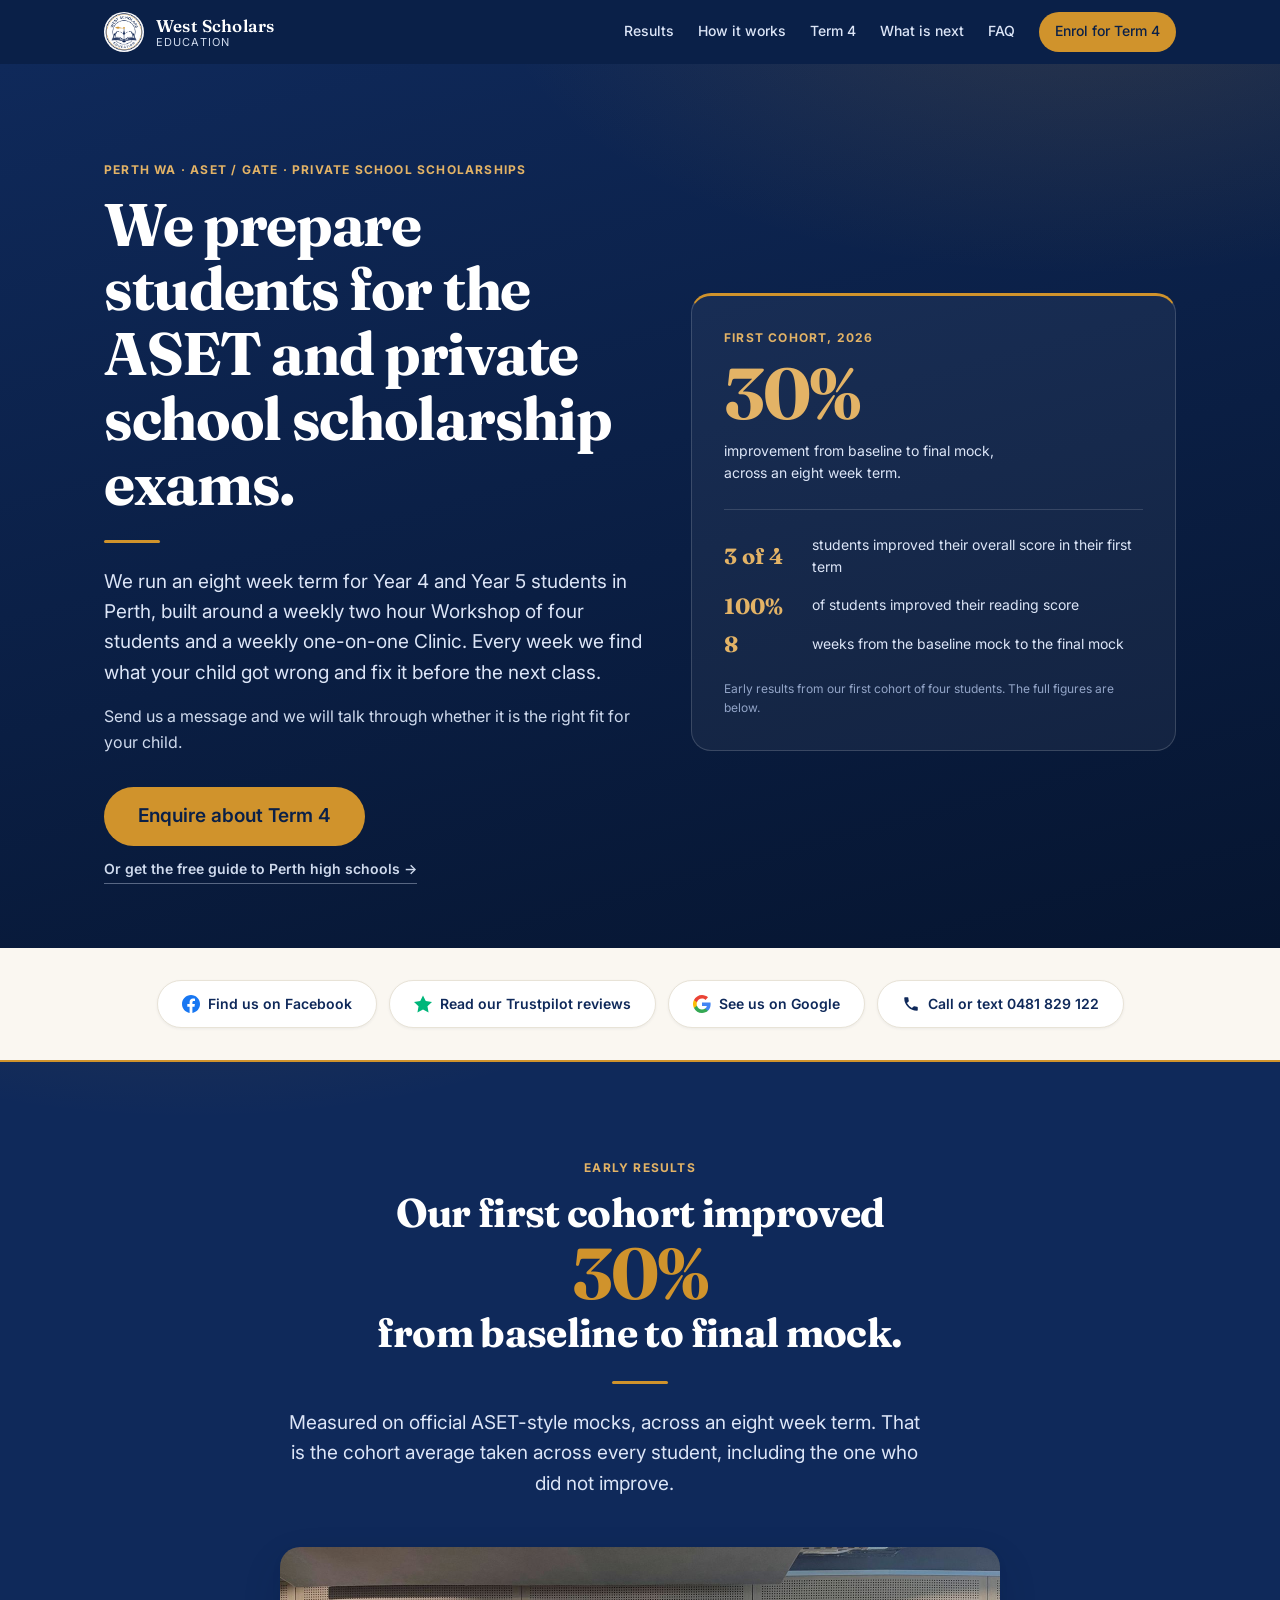
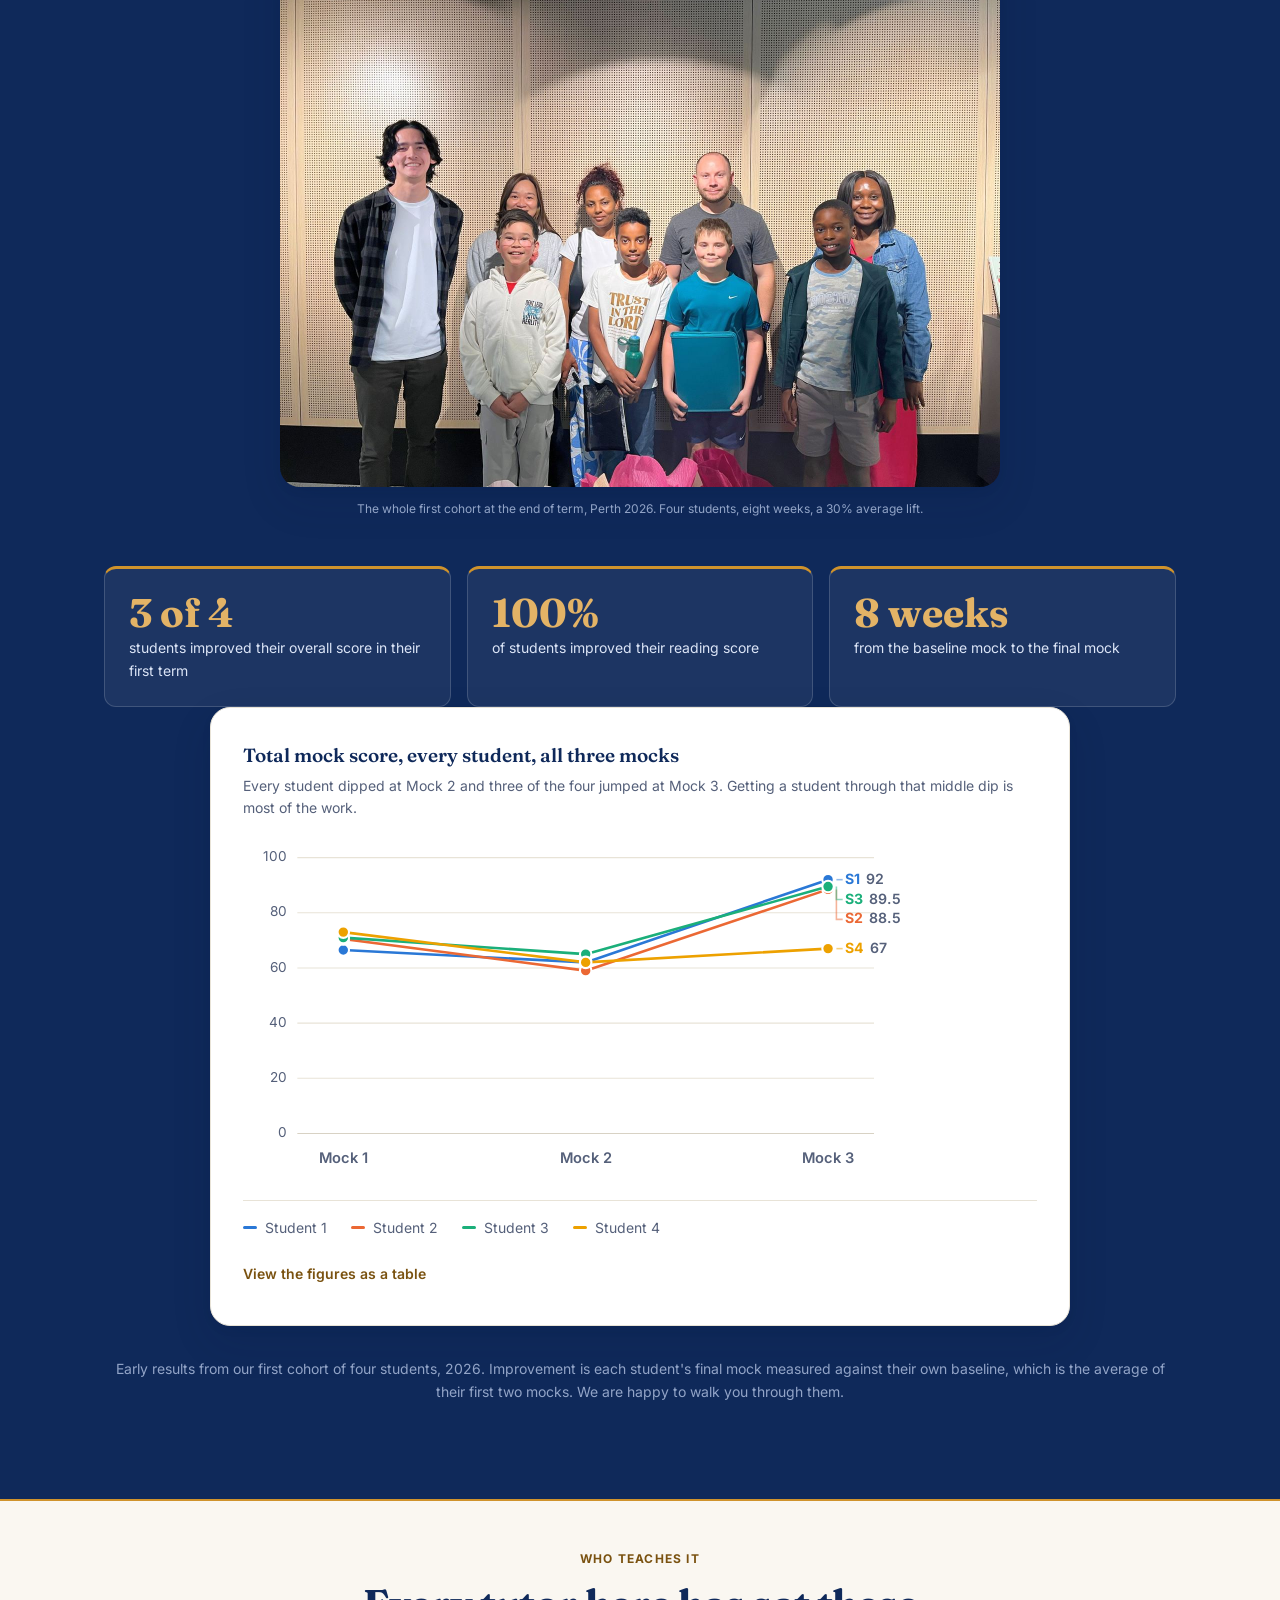
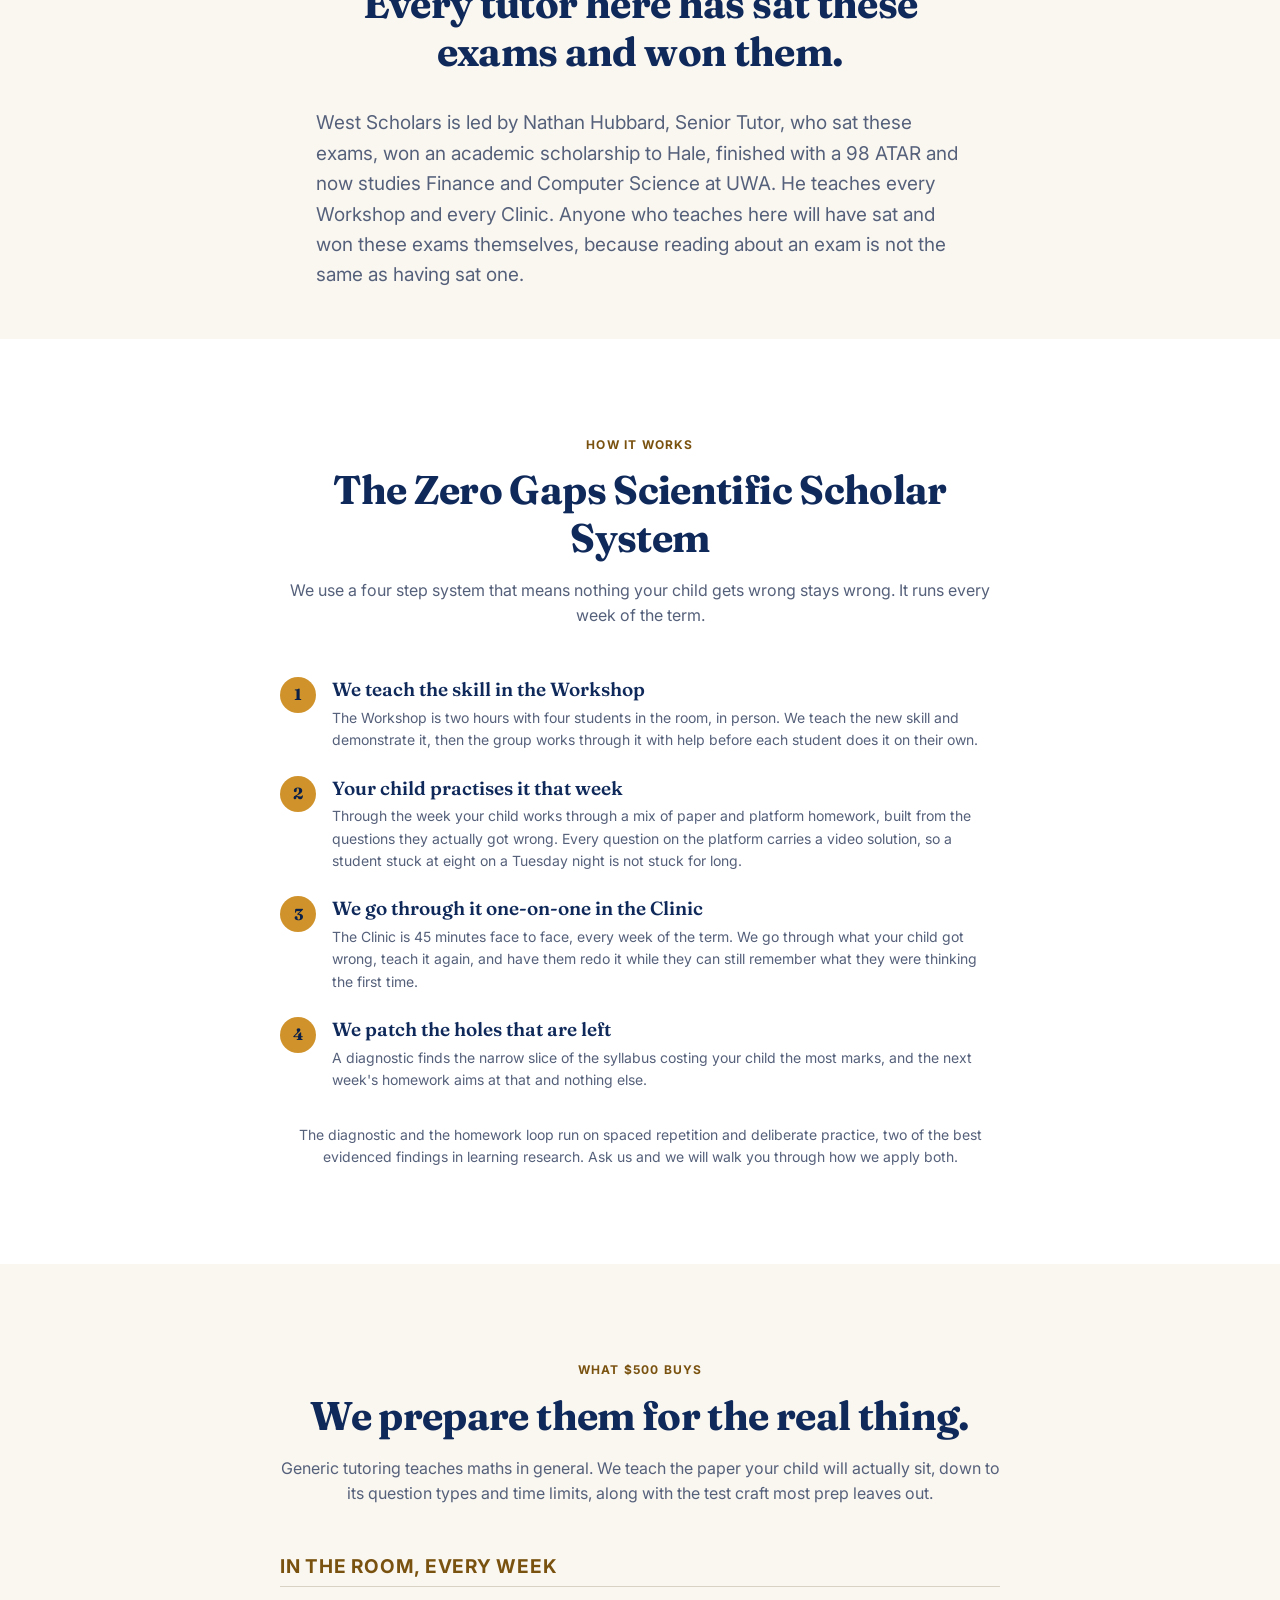
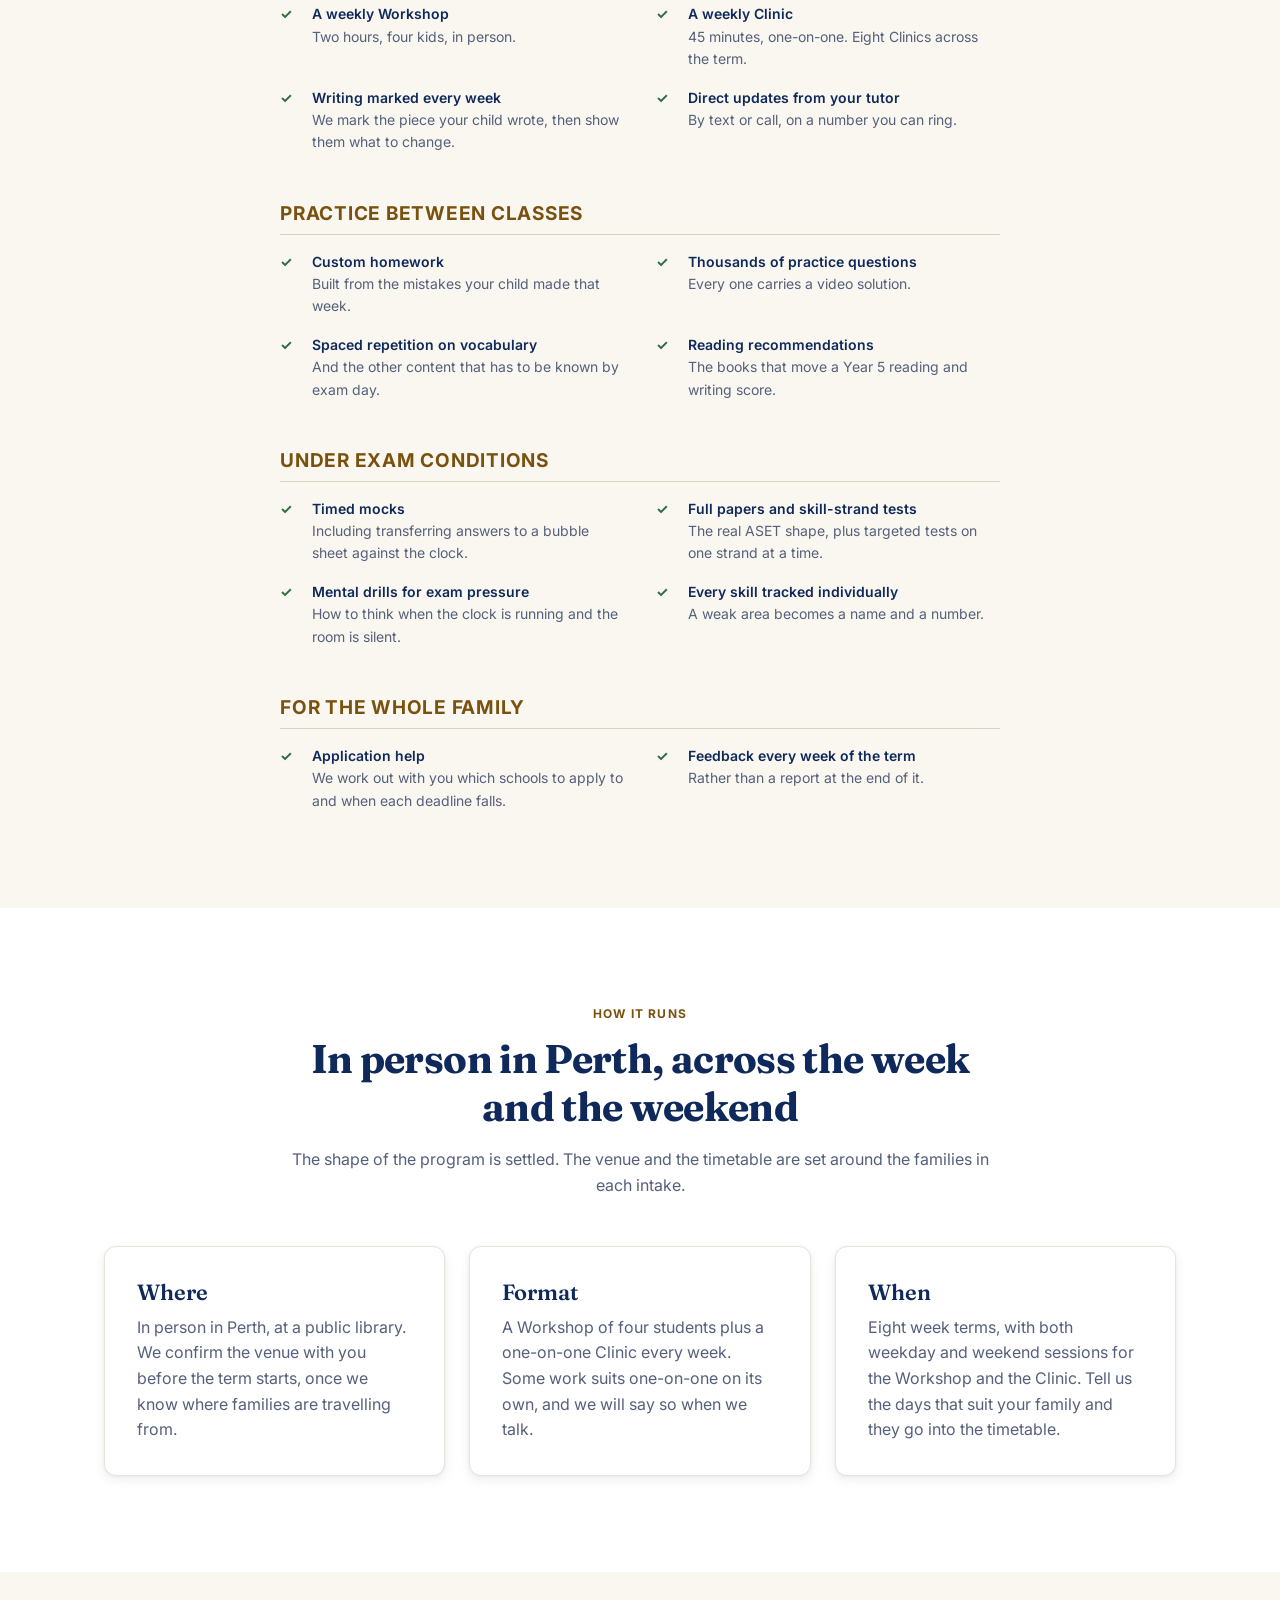
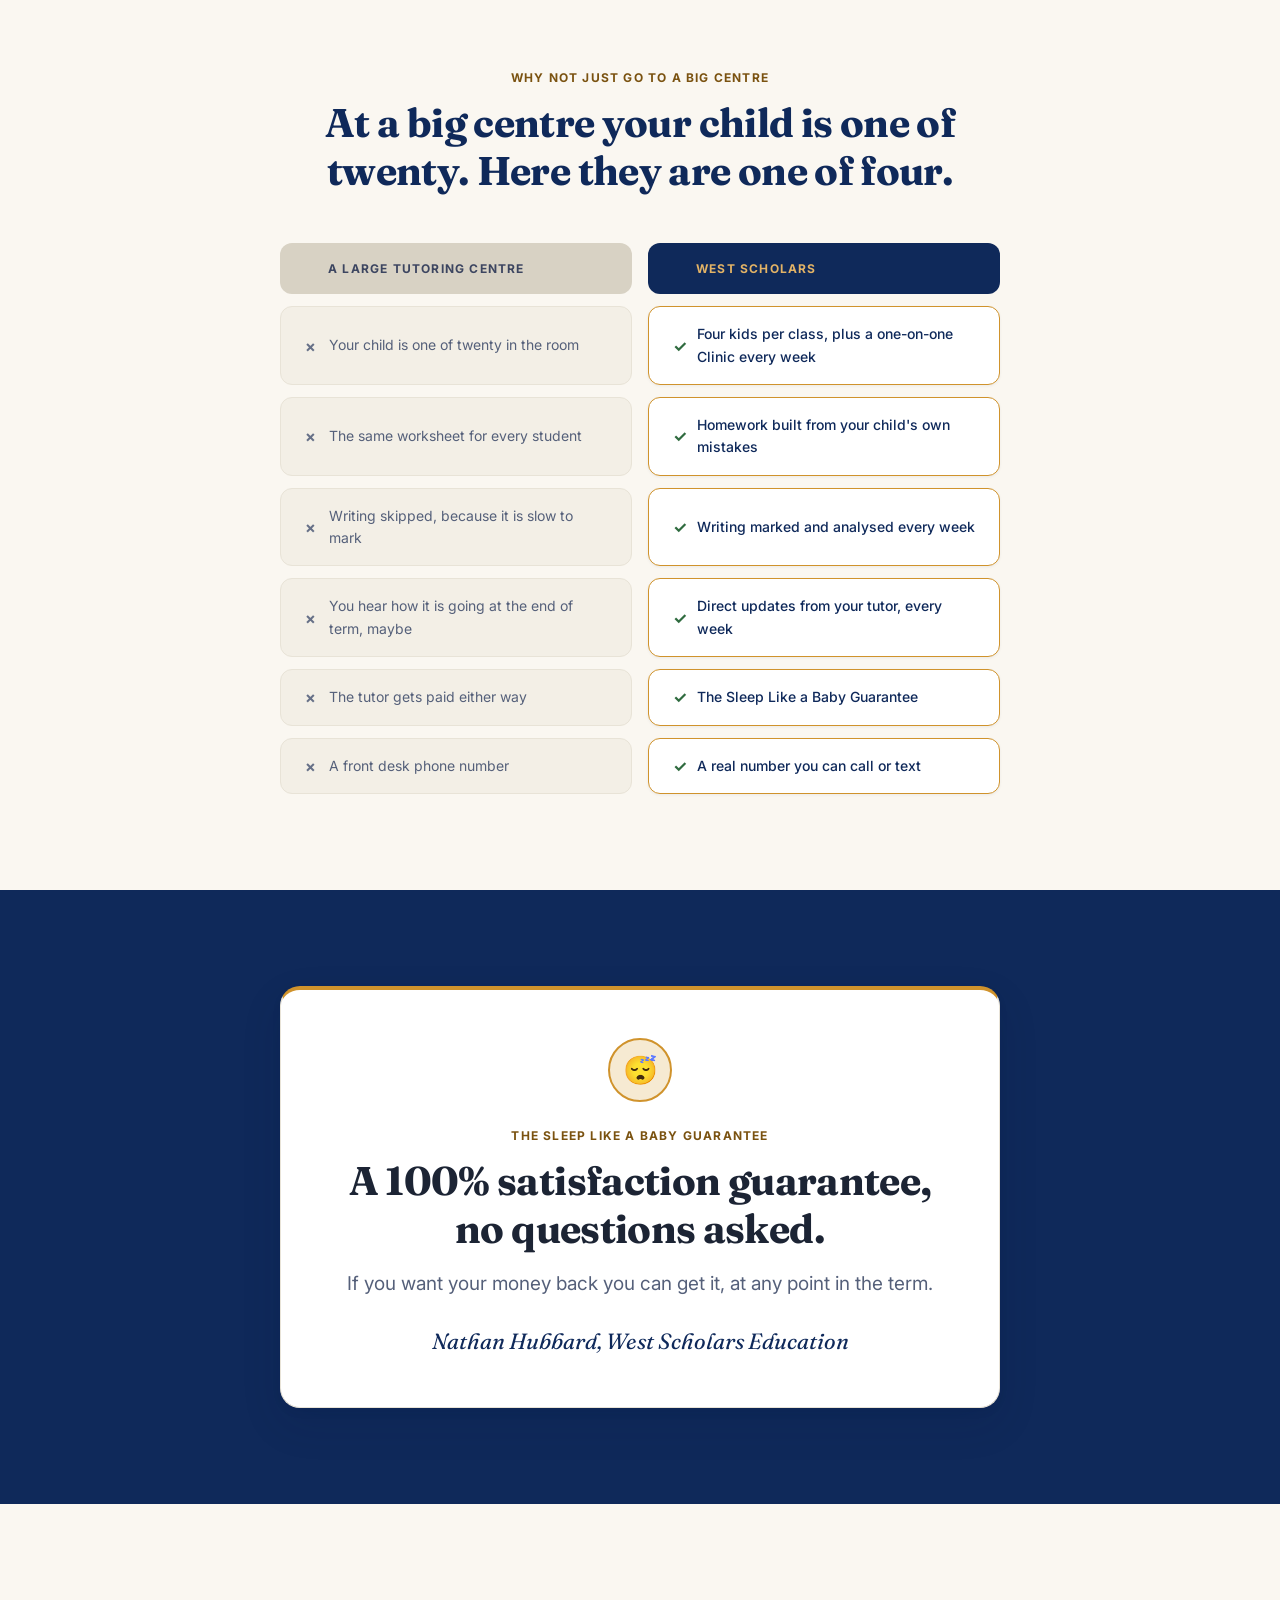
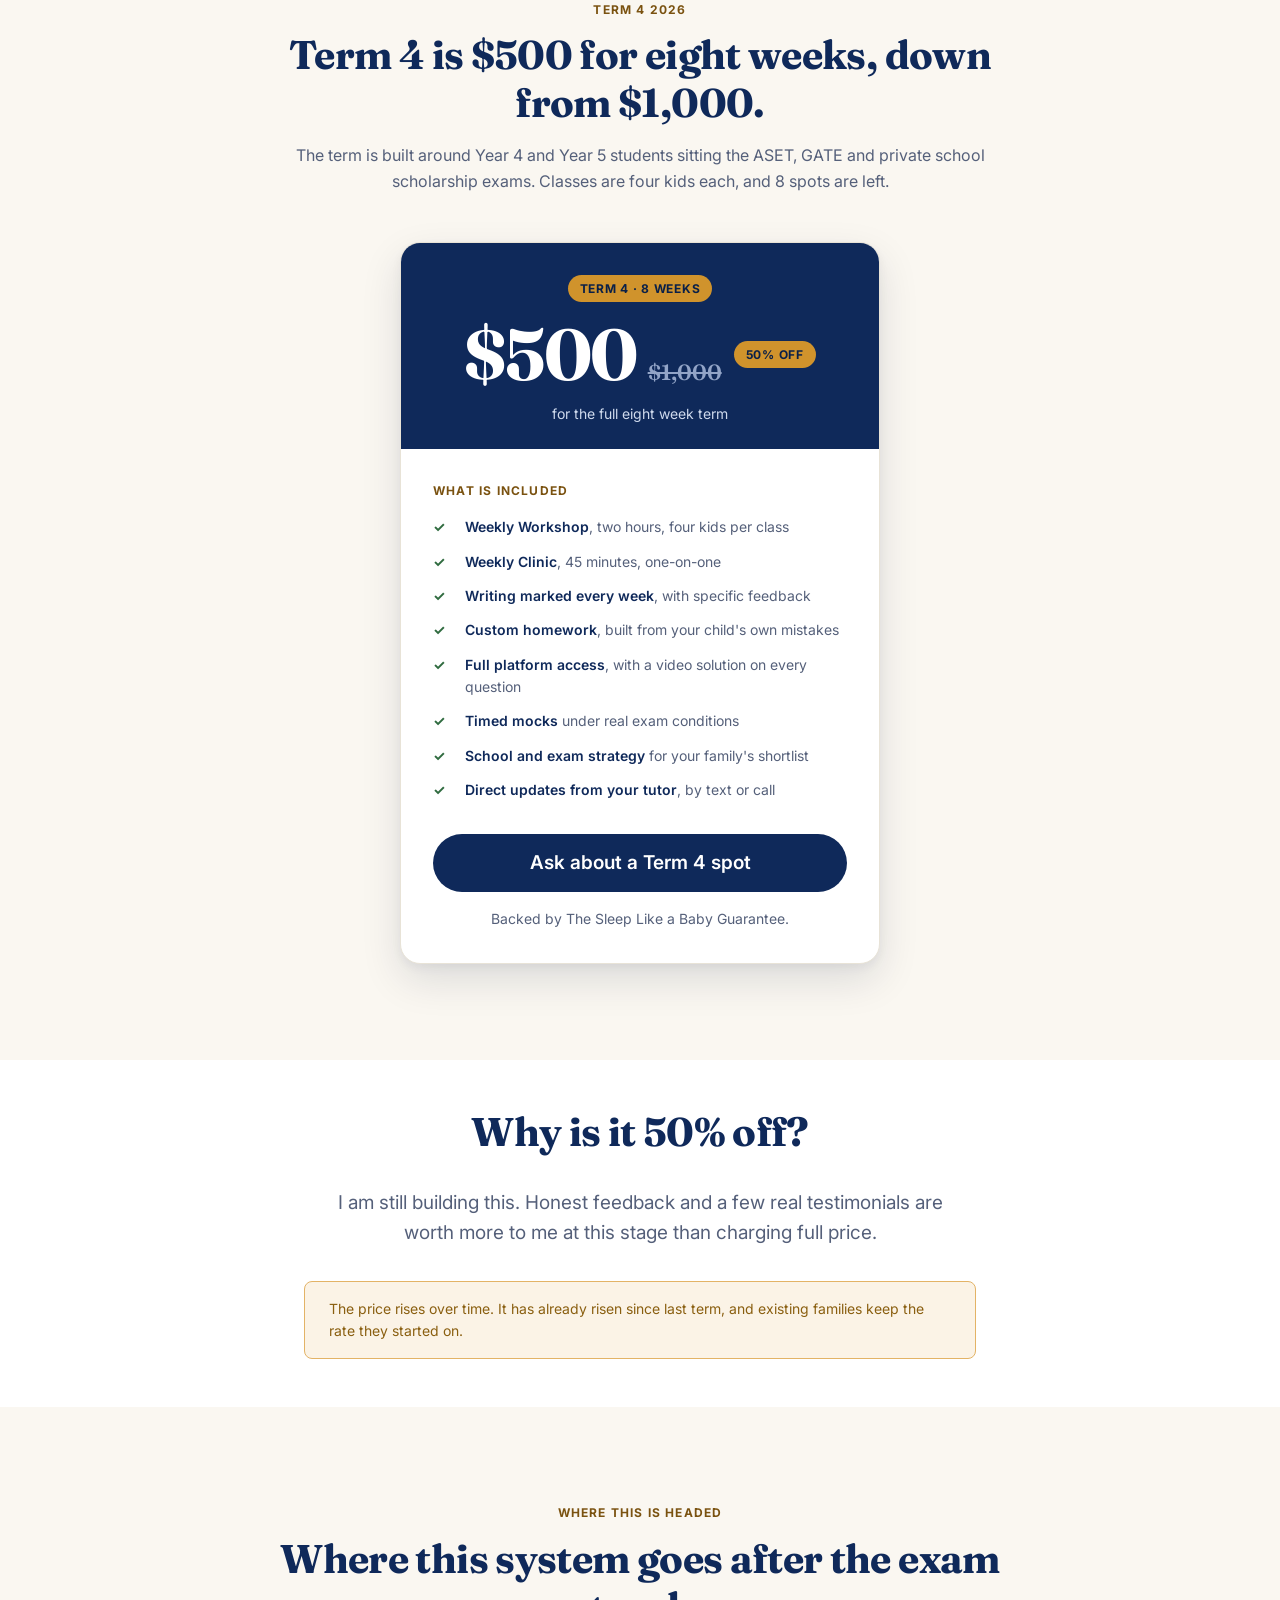
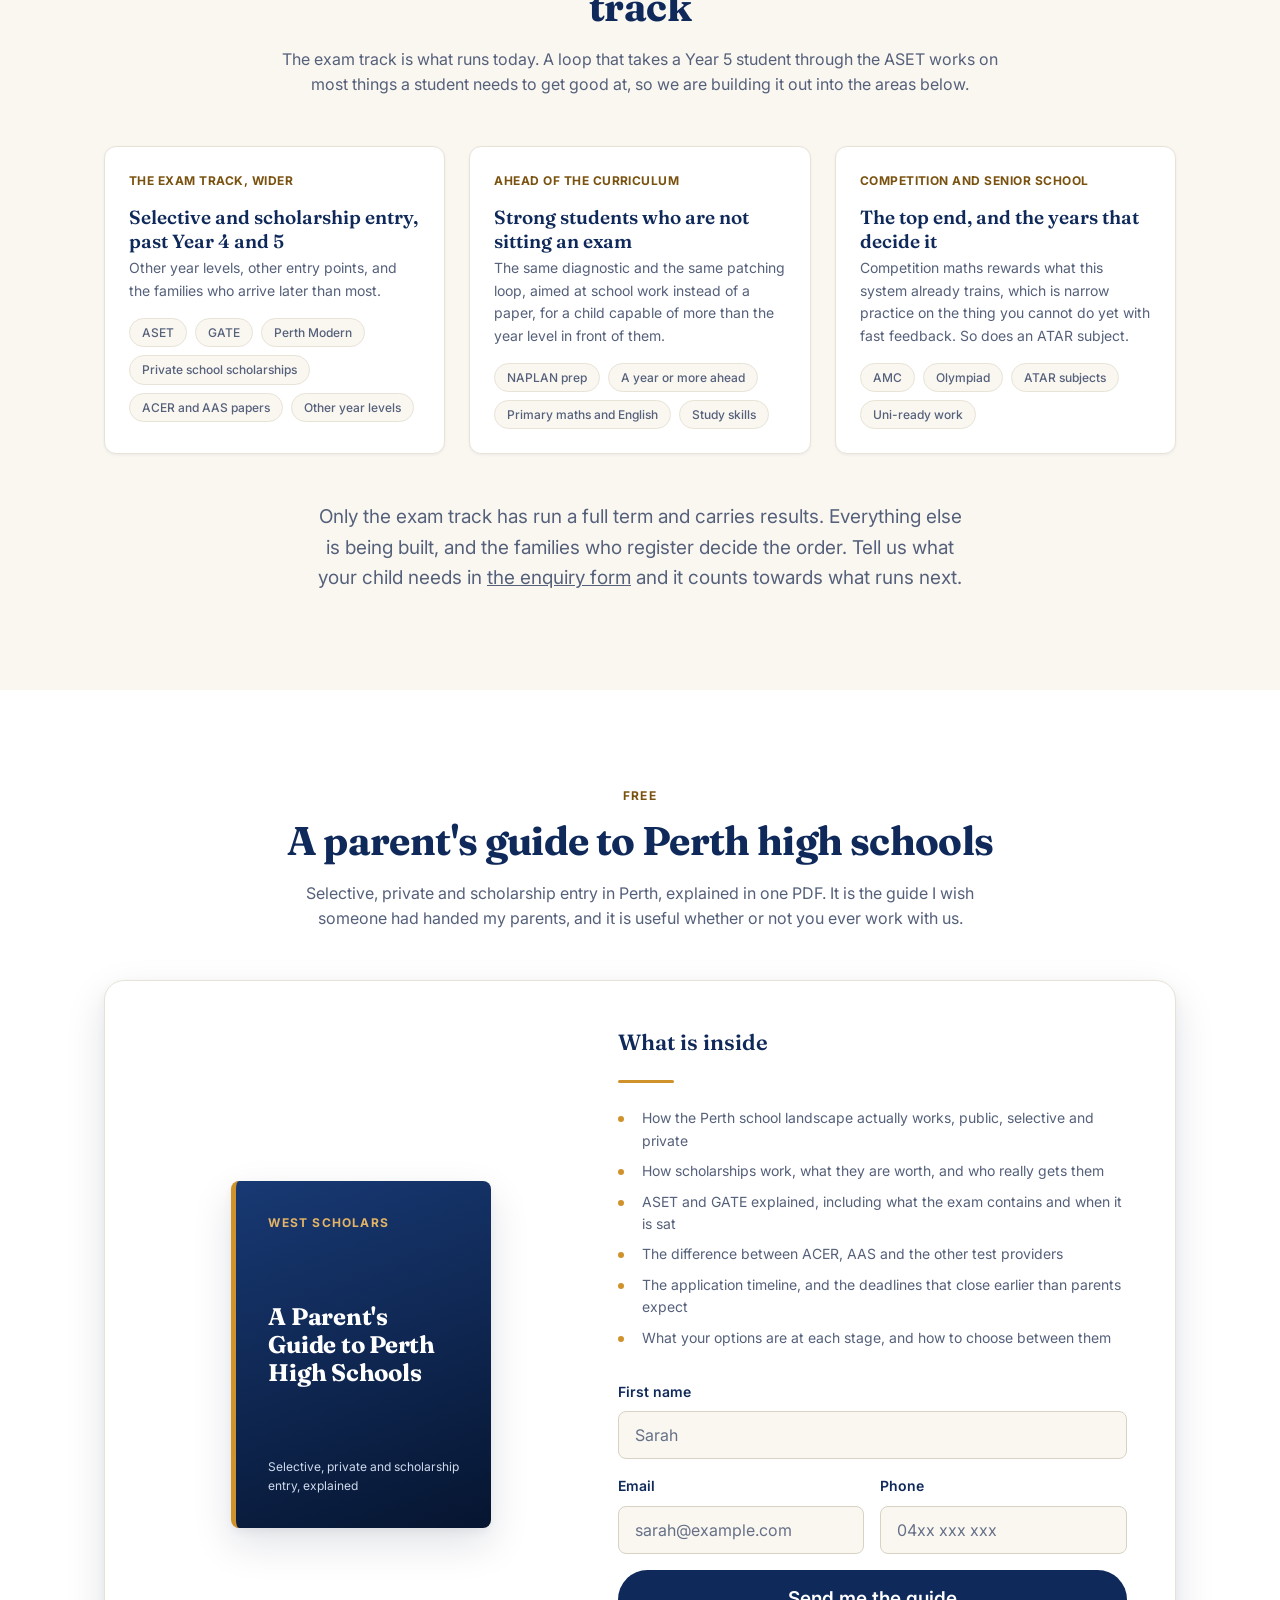
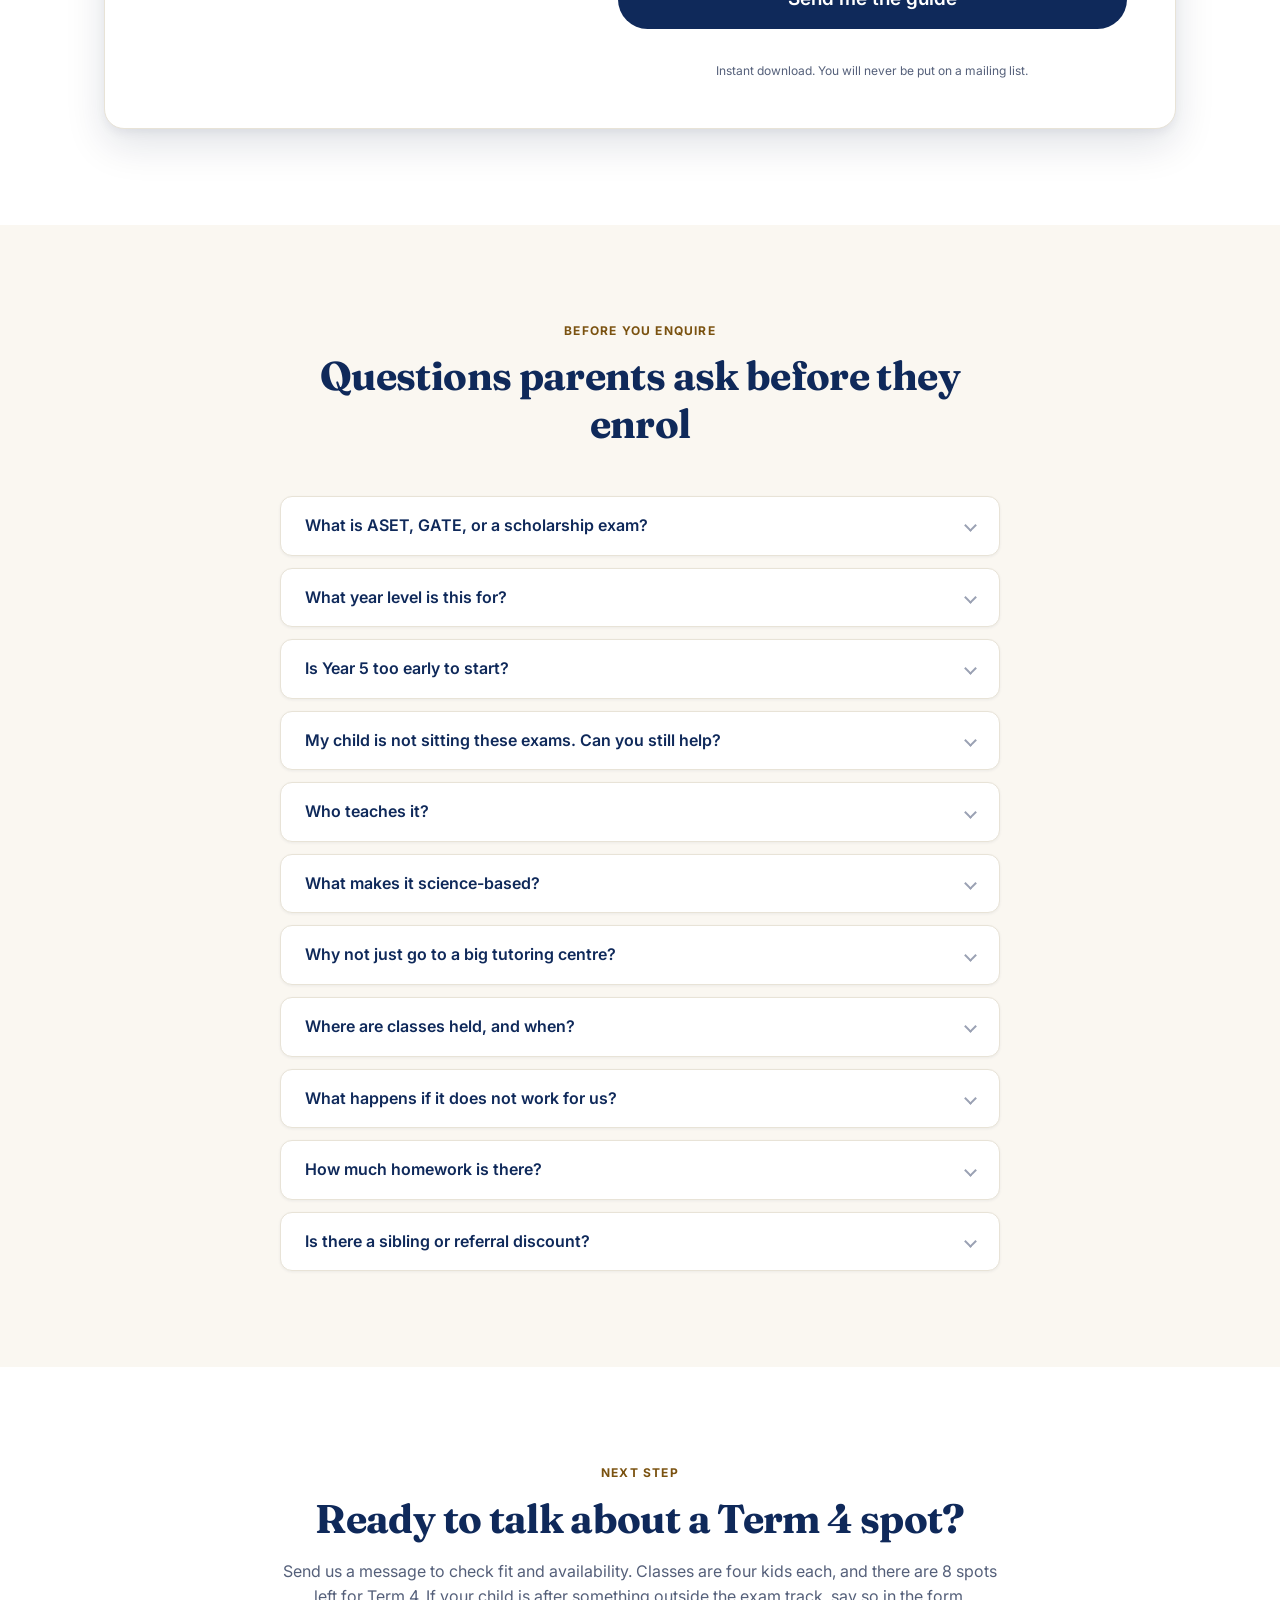
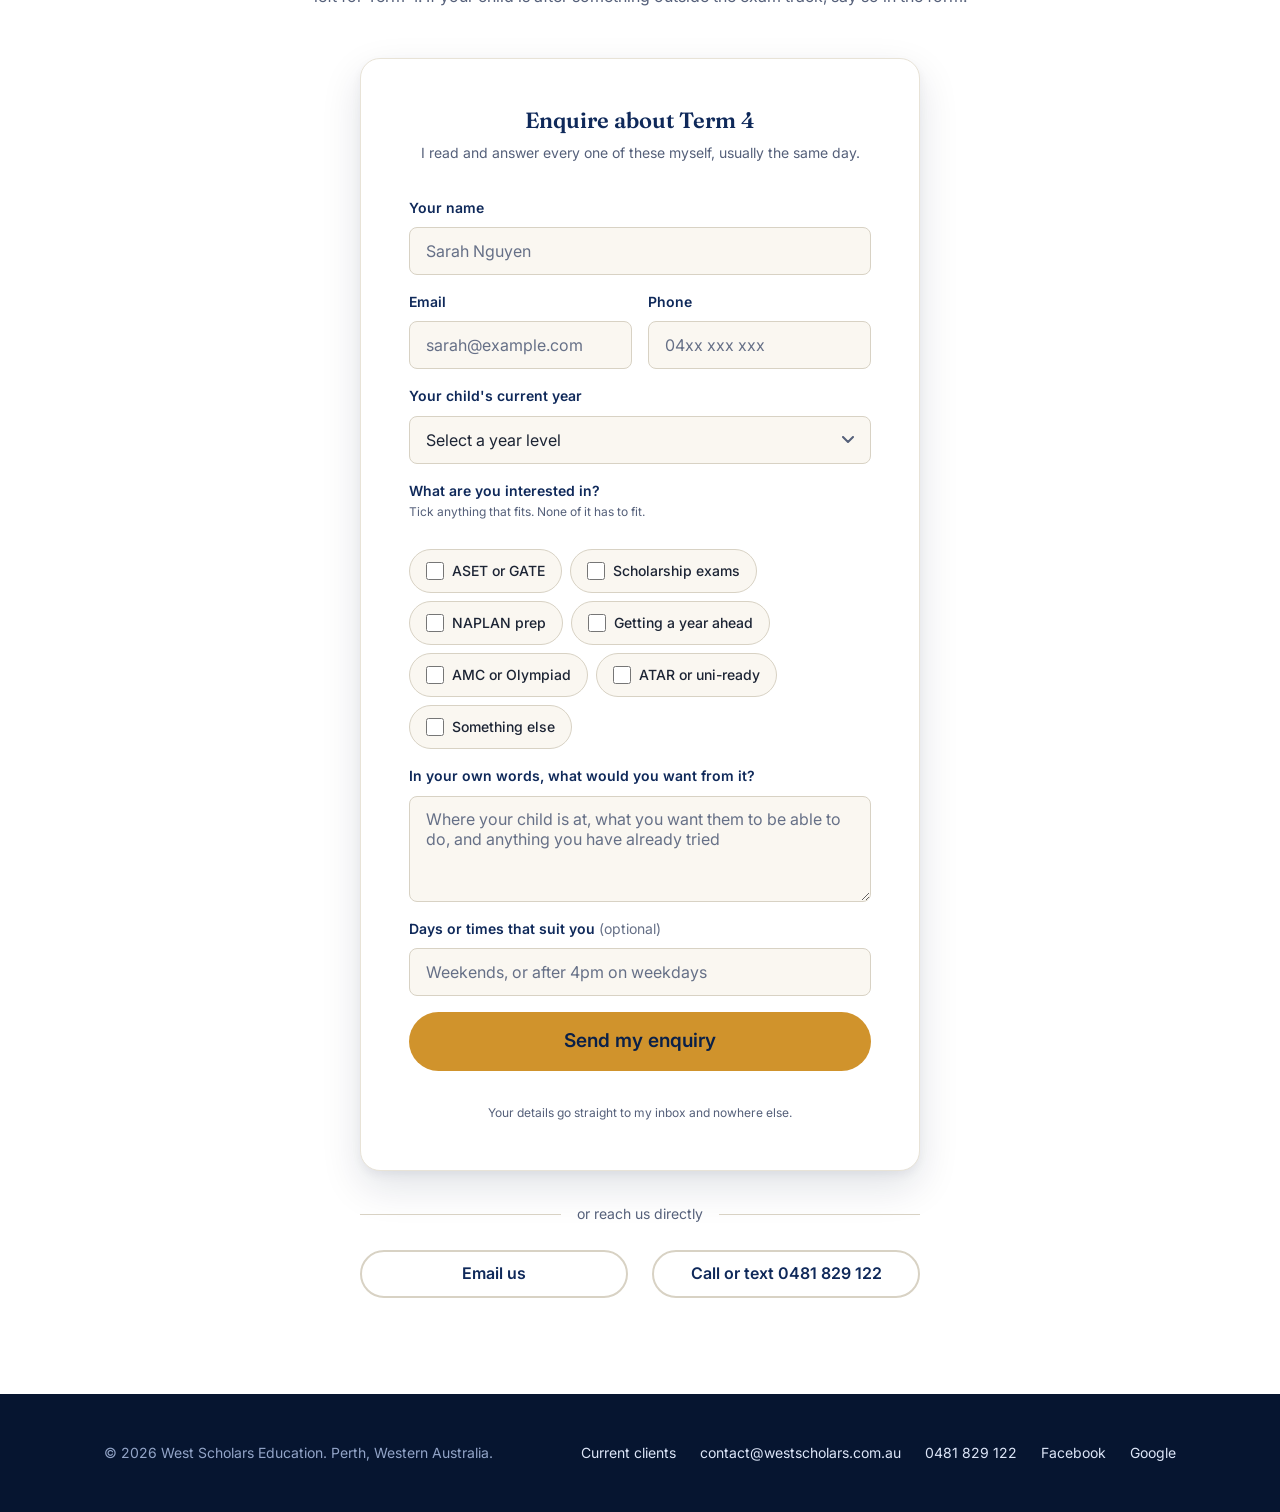
==== commit a6794742: "Rewrite the homepage and fold /refer into it Pass 1 of the copy and design rewrite, against HOMEPAGE" ====
--- a/index.html
+++ b/index.html
@@ -5,10 +5,10 @@
 <meta name="viewport" content="width=device-width, initial-scale=1.0, viewport-fit=cover">
 
 <title>West Scholars | ASET, GATE &amp; Scholarship Exam Prep in Perth</title>
-<meta name="description" content="Perth tutoring for the ASET/GATE and private school scholarship exams. Four kids per class, a weekly Workshop and a weekly one-on-one Clinic. Our first cohort improved 30% from baseline to final mock in eight weeks.">
+<meta name="description" content="Perth exam prep for Year 4 and Year 5 students sitting the ASET, GATE and private school scholarship exams. A weekly Workshop of four students and a weekly one-on-one Clinic. Our first cohort improved 30% from baseline to final mock in eight weeks.">
 <link rel="canonical" href="https://westscholars.com.au/">
 
-<meta name="theme-color" content="#0a1c3d">
+<meta name="theme-color" content="#0a2048">
 <link rel="icon" href="/assets/logo.png">
 <link rel="apple-touch-icon" href="/assets/logo.png">
 
@@ -20,20 +20,20 @@
 <meta property="og:locale" content="en_AU">
 <meta property="og:url" content="https://westscholars.com.au/">
 <meta property="og:title" content="West Scholars | ASET &amp; Scholarship Exam Prep in Perth">
-<meta property="og:description" content="Four kids per class. A Workshop and a one-on-one Clinic every week. Our first cohort improved 30% from baseline to final mock in eight weeks.">
+<meta property="og:description" content="Four kids per class, and a one-on-one Clinic every week of the term. Our first cohort improved 30% from baseline to final mock in eight weeks.">
 <meta property="og:image" content="https://westscholars.com.au/assets/og-image.png">
 <meta property="og:image:width" content="1200">
 <meta property="og:image:height" content="630">
 <meta property="og:image:alt" content="West Scholars Education, Perth ASET and scholarship exam preparation">
 <meta name="twitter:card" content="summary_large_image">
 <meta name="twitter:title" content="West Scholars | ASET &amp; Scholarship Exam Prep in Perth">
-<meta name="twitter:description" content="Four kids per class. A Workshop and a one-on-one Clinic every week.">
+<meta name="twitter:description" content="Four kids per class, and a one-on-one Clinic every week of the term.">
 <meta name="twitter:image" content="https://westscholars.com.au/assets/og-image.png">
 
 <link rel="preconnect" href="https://fonts.googleapis.com">
 <link rel="preconnect" href="https://fonts.gstatic.com" crossorigin>
 <link href="https://fonts.googleapis.com/css2?family=Fraunces:opsz,wght@9..144,400..700&family=Inter:wght@400;500;600;700&display=swap" rel="stylesheet">
-<link rel="stylesheet" href="/assets/style.css?v=2">
+<link rel="stylesheet" href="/assets/style.css?v=5">
 </head>
 <body>
 
@@ -55,10 +55,9 @@
     <nav class="site-nav" aria-label="Main">
       <a href="#results">Results</a>
       <a href="#system">How it works</a>
-      <a href="#program">What you get</a>
       <a href="#pricing">Term 4</a>
+      <a href="#next">What is next</a>
       <a href="#faq">FAQ</a>
-      <a href="/current-clients/">Current clients</a>
       <a class="nav-cta" href="#contact">Enrol for Term 4</a>
     </nav>
   </div>
@@ -66,60 +65,83 @@
 
 <main id="main">
 
-<!-- ========================= HERO ========================= -->
+<!-- ========================= HERO =========================
+     Says what the business does, then what the parent gets and what the next
+     step is. It deliberately does not restate what a scholarship is worth:
+     that belongs in the FAQ, where a parent who does not know is asking. -->
 <section class="hero">
   <div class="wrap">
     <div>
       <span class="eyebrow">Perth WA &middot; ASET / GATE &middot; Private school scholarships</span>
       <h1>We prepare students for the ASET and private school scholarship exams.</h1>
       <hr class="rule">
-      <p class="lead">A scholarship is worth up to around $180,000 across six years of fees, and a selective or private place decides which school your child walks into every morning for the rest of their education. One exam, on one day, settles both.</p>
-      <p class="hero-sub">Four kids per class. A two hour Workshop and a 45 minute one-on-one Clinic, every single week. Taught by people who sat these exams and won scholarships off them.</p>
+      <p class="lead">We run an eight week term for Year 4 and Year 5 students in Perth, built around a weekly two hour Workshop of four students and a weekly one-on-one Clinic. Every week we find what your child got wrong and fix it before the next class.</p>
+      <p class="hero-sub">Send us a message and we will talk through whether it is the right fit for your child.</p>
       <div class="btn-row hero-actions">
         <a class="btn btn-gold btn-lg" href="#contact">Enquire about Term 4</a>
-        <a class="btn btn-outline btn-lg" href="#guide">Get the free guide</a>
-      </div>
-      <p class="hero-assurance">
-        <span>Four kids per class</span>
-        <span>12 spots left for Term 4</span>
-        <span>The Sleep Like a Baby Guarantee</span>
-      </p>
+        <a class="link-quiet" href="#guide">Or get the free guide to Perth high schools</a>
+      </div>
     </div>
 
     <aside class="proof-panel" aria-label="First cohort results">
+      <span class="eyebrow">First cohort, 2026</span>
       <p class="proof-stat">
         <span class="num">30%</span>
         <span class="cap">improvement from baseline to final mock, across an eight week term.</span>
       </p>
       <hr>
-      <div class="proof-row">
+      <div class="proof-list">
         <div>
           <div class="k">3 of 4</div>
-          <div class="v">Students improved</div>
+          <div class="v">students improved their overall score in their first term</div>
         </div>
         <div>
           <div class="k">100%</div>
-          <div class="v">Improved in reading</div>
-        </div>
-      </div>
+          <div class="v">of students improved their reading score</div>
+        </div>
+        <div>
+          <div class="k">8</div>
+          <div class="v">weeks from the baseline mock to the final mock</div>
+        </div>
+      </div>
+      <p class="proof-foot">Early results from our first cohort of four students. The full figures are below.</p>
     </aside>
   </div>
 </section>
 
-<!-- ========================= SOCIAL PROOF ========================= -->
+<!-- ========================= SOCIAL PROOF =========================
+     Inside .section-cream, not a bare div. The links restyle themselves by
+     ground, so a strip with no known background renders white on white.
+     The marks are inline SVG, because the CSP allows no third party images
+     and there is no JavaScript on this site to fetch them with. -->
 <div class="section-cream">
   <div class="wrap">
     <div class="social-proof">
-      <a href="https://www.facebook.com/people/West-Scholars-Education/61594048093920/" target="_blank" rel="noopener">&#128075; Find us on Facebook</a>
-      <a href="https://au.trustpilot.com/review/westscholars.com.au" target="_blank" rel="noopener">&#11088; Read our Trustpilot reviews</a>
-      <a href="https://g.page/r/Ce10IVxTss2aEBM" target="_blank" rel="noopener">&#128205; See us on Google</a>
-      <a href="tel:0481829122">&#128222; Call or text 0481 829 122</a>
+      <a href="https://www.facebook.com/people/West-Scholars-Education/61594048093920/" target="_blank" rel="noopener">
+        <svg viewBox="0 0 24 24" aria-hidden="true" focusable="false"><path fill="#1877f2" d="M24 12.073C24 5.446 18.627 0 12 0S0 5.446 0 12.073C0 18.063 4.388 23.027 10.125 23.927v-8.385H7.078v-3.469h3.047V9.43c0-3.007 1.792-4.669 4.533-4.669 1.312 0 2.686.235 2.686.235v2.953H15.83c-1.491 0-1.956.925-1.956 1.874v2.25h3.328l-.532 3.469h-2.796v8.385C19.612 23.027 24 18.063 24 12.073z"/></svg>
+        Find us on Facebook</a>
+      <a href="https://au.trustpilot.com/review/westscholars.com.au" target="_blank" rel="noopener">
+        <svg viewBox="0 0 24 24" aria-hidden="true" focusable="false"><path fill="#00b67a" d="M12 .587l3.668 7.568 8.332 1.151-6.064 5.828 1.48 8.279L12 19.446l-7.416 3.967 1.48-8.279L0 9.306l8.332-1.151z"/></svg>
+        Read our Trustpilot reviews</a>
+      <a href="https://g.page/r/Ce10IVxTss2aEBM" target="_blank" rel="noopener">
+        <svg viewBox="0 0 24 24" aria-hidden="true" focusable="false"><path fill="#4285f4" d="M23.49 12.27c0-.79-.07-1.54-.19-2.27H12v4.51h6.47a5.54 5.54 0 0 1-2.4 3.58v3h3.86c2.26-2.09 3.56-5.17 3.56-8.82z"/><path fill="#34a853" d="M12 24c3.24 0 5.95-1.08 7.93-2.91l-3.86-3c-1.08.72-2.45 1.16-4.07 1.16-3.13 0-5.78-2.11-6.73-4.96H1.29v3.09A11.99 11.99 0 0 0 12 24z"/><path fill="#fbbc05" d="M5.27 14.29a7.2 7.2 0 0 1 0-4.58V6.62H1.29a11.99 11.99 0 0 0 0 10.76z"/><path fill="#ea4335" d="M12 4.75c1.77 0 3.35.61 4.6 1.8l3.42-3.42C17.95 1.19 15.24 0 12 0 7.31 0 3.26 2.69 1.29 6.62l3.98 3.09C6.22 6.86 8.87 4.75 12 4.75z"/></svg>
+        See us on Google</a>
+      <a href="tel:0481829122">
+        <svg viewBox="0 0 24 24" aria-hidden="true" focusable="false"><path fill="currentColor" d="M6.62 10.79a15.05 15.05 0 0 0 6.59 6.59l2.2-2.2a1 1 0 0 1 1.02-.24c1.12.37 2.33.57 3.57.57a1 1 0 0 1 1 1V20a1 1 0 0 1-1 1A17 17 0 0 1 3 4a1 1 0 0 1 1-1h3.5a1 1 0 0 1 1 1c0 1.24.2 2.45.57 3.57a1 1 0 0 1-.25 1.02l-2.2 2.2z"/></svg>
+        Call or text 0481 829 122</a>
     </div>
   </div>
 </div>
 
-<!-- ========================= RESULTS ========================= -->
-<section class="section-navy sec-major" id="results">
+<!-- ========================= RESULTS =========================
+     The cohort photo lives in here, under the headline, rather than in a
+     section of its own further down. The numbers say it worked and the photo
+     says these are real families, so they belong beside each other.
+     The figcaption pins its own colour: .section-navy's text rules do not
+     reach a figcaption, and the ground under it is navy, not white.
+     Note: check.py scans raw text, so never write a literal image tag inside
+     a comment here. It reads as a real one with no alt and fails the run. -->
+<section class="section-navy sec-anchor sec-major" id="results">
   <div class="wrap">
     <div class="result-headline">
       <span class="eyebrow">Early results</span>
@@ -128,9 +150,30 @@
       <p class="lead">Measured on official ASET-style mocks, across an eight week term. That is the cohort average taken across every student, including the one who did not improve.</p>
     </div>
 
+    <figure class="results-photo">
+      <img src="/assets/cohort.jpg" width="1440" height="1080" loading="lazy" decoding="async"
+           alt="The first West Scholars cohort and their parents together at the end of term.">
+      <figcaption>The whole first cohort at the end of term, Perth 2026. Four students, eight weeks, a 30% average lift.</figcaption>
+    </figure>
+
+    <div class="stat-row">
+      <div class="stat-tile">
+        <div class="k">3 of 4</div>
+        <div class="v">students improved their overall score in their first term</div>
+      </div>
+      <div class="stat-tile">
+        <div class="k">100%</div>
+        <div class="v">of students improved their reading score</div>
+      </div>
+      <div class="stat-tile">
+        <div class="k">8 weeks</div>
+        <div class="v">from the baseline mock to the final mock</div>
+      </div>
+    </div>
+
     <div class="chart-card">
       <p class="chart-title">Total mock score, every student, all three mocks</p>
-      <p class="chart-sub">Every student dipped at Mock 2. Three of the four then jumped at Mock 3. That middle dip is the wall, and getting a student through it is most of the job.</p>
+      <p class="chart-sub">Every student dipped at Mock 2 and three of the four jumped at Mock 3. Getting a student through that middle dip is most of the work.</p>
       <svg viewBox="0 0 760 318" class="chart" role="img" aria-labelledby="chartTitle chartDesc" preserveAspectRatio="xMidYMid meet">
       <title id="chartTitle">Total mock score across the three Term 1 mocks, per student</title>
       <desc id="chartDesc">Four students. Every student dipped at the second mock, then three of the four rose sharply at the third. The fourth finished close to where they started. The same figures are in the table below.</desc>
@@ -208,22 +251,7 @@
       </details>
     </div>
 
-    <div class="stat-row">
-      <div class="stat-tile">
-        <div class="k">3 of 4</div>
-        <div class="v">students improved their overall score in their first term</div>
-      </div>
-      <div class="stat-tile">
-        <div class="k">100%</div>
-        <div class="v">of students improved their reading score, no exceptions</div>
-      </div>
-      <div class="stat-tile">
-        <div class="k">8 weeks</div>
-        <div class="v">from the baseline mock to the final mock</div>
-      </div>
-    </div>
-
-    <p class="disclosure">Early results from our first cohort of four students, 2026. Improvement is each student's final mock measured against their own baseline, which is the average of their first two mocks. Happy to walk you through them.</p>
+    <p class="disclosure">Early results from our first cohort of four students, 2026. Improvement is each student's final mock measured against their own baseline, which is the average of their first two mocks. We are happy to walk you through them.</p>
   </div>
 </section>
 
@@ -235,32 +263,17 @@
   words outrank every stat on this page.
 -->
 
-<!-- ========================= COHORT PHOTO ========================= -->
-<!-- Sits between the numbers and the method: the stats say it worked, the
-     photo says these are real families. A real image element, deliberately,
-     rather than a CSS background, so it survives a stale stylesheet. Cream
-     keeps the navy / cream / white alternation intact.
-     Note: check.py scans raw text, so never write a literal img tag in a
-     comment here. It reads as a real one with no alt and fails the build. -->
-<section class="section-cream sec-major">
-  <div class="wrap">
-    <div class="photo-split">
-      <figure>
-        <img src="/assets/cohort.jpg" width="1440" height="1080" loading="lazy" decoding="async"
-             alt="Nathan with the first West Scholars cohort and their parents at the end of term.">
-        <figcaption>First West Scholars cohort, Perth, 2026.</figcaption>
-      </figure>
-      <div class="body">
-        <span class="eyebrow">The first cohort</span>
-        <h2>These are the families behind that number.</h2>
-        <p>Four students, one term, taught in person by the person who built the program. Every parent in this photo can be asked what it was actually like, and several of them are how you found us.</p>
-        <ul class="points">
-          <li><b>Four kids per class.</b> This is the whole cohort, not a selection from it</li>
-          <li><b>Taught by Nathan personally.</b> Every Workshop and every Clinic</li>
-          <li><b>Word of mouth.</b> Most families here came from another family here</li>
-        </ul>
-      </div>
-    </div>
+<!-- ========================= WHO TEACHES IT =========================
+     Moved across from the old refer page, in team voice. Nathan is named as
+     Senior Tutor so another tutor can be added under him later without this
+     paragraph needing a rewrite. -->
+<section class="section-cream sec-tight">
+  <div class="wrap wrap-prose">
+    <div class="section-head mb-8">
+      <span class="eyebrow">Who teaches it</span>
+      <h2>Every tutor here has sat these exams and won them.</h2>
+    </div>
+    <p class="lead center-x">West Scholars is led by Nathan Hubbard, Senior Tutor, who sat these exams, won an academic scholarship to Hale, finished with a 98 ATAR and now studies Finance and Computer Science at UWA. He teaches every Workshop and every Clinic. Anyone who teaches here will have sat and won these exams themselves, because reading about an exam is not the same as having sat one.</p>
   </div>
 </section>
 
@@ -270,7 +283,7 @@
     <div class="section-head">
       <span class="eyebrow">How it works</span>
       <h2>The Zero Gaps Scientific Scholar System</h2>
-      <p>Four steps, on repeat, every week of the term. Nothing your child gets wrong is allowed to stay wrong.</p>
+      <p>We use a four step system that means nothing your child gets wrong stays wrong. It runs every week of the term.</p>
     </div>
 
     <div class="steps wrap-prose">
@@ -278,33 +291,33 @@
         <div class="num">1</div>
         <div>
           <h4>We teach the skill in the Workshop</h4>
-          <p>A two hour group class, four kids, in person. New skills get taught and demonstrated, and the questions the whole room got wrong go on the whiteboard.</p>
+          <p>The Workshop is two hours with four students in the room, in person. We teach the new skill and demonstrate it, then the group works through it with help before each student does it on their own.</p>
         </div>
       </div>
       <div class="step">
         <div class="num">2</div>
         <div>
           <h4>Your child practises it that week</h4>
-          <p>Homework made from your child's real mistakes and the things they are struggling with, on our practice platform, with video explanation solutions on every question.</p>
+          <p>Through the week your child works through a mix of paper and platform homework, built from the questions they actually got wrong. Every question on the platform carries a video solution, so a student stuck at eight on a Tuesday night is not stuck for long.</p>
         </div>
       </div>
       <div class="step">
         <div class="num">3</div>
         <div>
-          <h4>The Clinic reviews what they got wrong</h4>
-          <p>45 minutes, one-on-one, every week. Face to face, going through their own work with them, which is where the real feedback happens.</p>
+          <h4>We go through it one-on-one in the Clinic</h4>
+          <p>The Clinic is 45 minutes face to face, every week of the term. We go through what your child got wrong, teach it again, and have them redo it while they can still remember what they were thinking the first time.</p>
         </div>
       </div>
       <div class="step">
         <div class="num">4</div>
         <div>
           <h4>We patch the holes that are left</h4>
-          <p>We use a science-backed diagnostic to pinpoint the exact 1% of the syllabus dragging your child's score down, and patch it instantly with homework aimed at nothing else.</p>
-        </div>
-      </div>
-    </div>
-
-    <p class="fine-print wrap-prose center mt-8">The science in question is not decoration. The diagnostic and the homework loop are built on spaced repetition and deliberate practice, two of the most heavily evidenced findings in learning research, and we are happy to talk any parent through exactly how we apply them.</p>
+          <p>A diagnostic finds the narrow slice of the syllabus costing your child the most marks, and the next week's homework aims at that and nothing else.</p>
+        </div>
+      </div>
+    </div>
+
+    <p class="fine-print wrap-prose center mt-8">The diagnostic and the homework loop run on spaced repetition and deliberate practice, two of the best evidenced findings in learning research. Ask us and we will walk you through how we apply both.</p>
   </div>
 </section>
 
@@ -312,36 +325,87 @@
 <section class="section-cream sec-major" id="program">
   <div class="wrap">
     <div class="section-head">
-      <span class="eyebrow">What you actually get</span>
-      <h2>One exam, one day. Everything points at it.</h2>
-      <p>Generic tutoring teaches maths in general. This prepares your child for one specific exam on one specific day: the question types it uses, the timing it punishes, and the test craft most prep never touches.</p>
-    </div>
-
-    <ul class="feature-grid wrap-prose">
-      <li><b>A weekly Workshop</b>Two hours, four kids, in person.</li>
-      <li><b>A weekly Clinic</b>45 minutes, one-on-one, every single week.</li>
-      <li><b>Custom homework</b>Made from your child's real mistakes and what they are struggling with.</li>
-      <li><b>Science-based mental drills</b>Teaching students how to think under high exam pressure, not just what to memorise.</li>
-      <li><b>Writing analysed, not just taught</b>We go through their actual writing, not only the strategies behind it.</li>
-      <li><b>Thousands of practice questions</b>With video explanation solutions on every one.</li>
-      <li><b>Timed mocks under real exam conditions</b>Including transferring answers to a bubble sheet under time pressure.</li>
-      <li><b>Full papers and skill-strand tests</b>Replicating the real ASET, plus targeted tests on one strand at a time.</li>
-      <li><b>Every skill tracked individually</b>So a weak area is a name and a number, not a vague feeling.</li>
-      <li><b>Spaced repetition on vocabulary</b>And on the other content that simply has to be known by exam day.</li>
-      <li><b>Reading recommendations</b>The books that actually move a Year 5 reading and writing score.</li>
-      <li><b>Application help for the whole family</b>Which schools, which tests, which forms, and when every deadline falls.</li>
-      <li><b>Direct updates from your tutors</b>By text or call. A real number, not a front desk.</li>
-      <li><b>Constant, quality feedback</b>Every week of the term, not a report at the end of it.</li>
-    </ul>
+      <span class="eyebrow">What $500 buys</span>
+      <h2>We prepare them for the real thing.</h2>
+      <p>Generic tutoring teaches maths in general. We teach the paper your child will actually sit, down to its question types and time limits, along with the test craft most prep leaves out.</p>
+    </div>
+
+    <div class="feature-clusters wrap-prose">
+      <div class="feature-cluster">
+        <h3>In the room, every week</h3>
+        <ul class="feature-grid">
+          <li><b>A weekly Workshop</b>Two hours, four kids, in person.</li>
+          <li><b>A weekly Clinic</b>45 minutes, one-on-one. Eight Clinics across the term.</li>
+          <li><b>Writing marked every week</b>We mark the piece your child wrote, then show them what to change.</li>
+          <li><b>Direct updates from your tutor</b>By text or call, on a number you can ring.</li>
+        </ul>
+      </div>
+
+      <div class="feature-cluster">
+        <h3>Practice between classes</h3>
+        <ul class="feature-grid">
+          <li><b>Custom homework</b>Built from the mistakes your child made that week.</li>
+          <li><b>Thousands of practice questions</b>Every one carries a video solution.</li>
+          <li><b>Spaced repetition on vocabulary</b>And the other content that has to be known by exam day.</li>
+          <li><b>Reading recommendations</b>The books that move a Year 5 reading and writing score.</li>
+        </ul>
+      </div>
+
+      <div class="feature-cluster">
+        <h3>Under exam conditions</h3>
+        <ul class="feature-grid">
+          <li><b>Timed mocks</b>Including transferring answers to a bubble sheet against the clock.</li>
+          <li><b>Full papers and skill-strand tests</b>The real ASET shape, plus targeted tests on one strand at a time.</li>
+          <li><b>Mental drills for exam pressure</b>How to think when the clock is running and the room is silent.</li>
+          <li><b>Every skill tracked individually</b>A weak area becomes a name and a number.</li>
+        </ul>
+      </div>
+
+      <div class="feature-cluster">
+        <h3>For the whole family</h3>
+        <ul class="feature-grid">
+          <li><b>Application help</b>We work out with you which schools to apply to and when each deadline falls.</li>
+          <li><b>Feedback every week of the term</b>Rather than a report at the end of it.</li>
+        </ul>
+      </div>
+    </div>
+  </div>
+</section>
+
+<!-- ========================= HOW IT RUNS =========================
+     Merged in from the old refer page. The venue and the timetable are settled
+     with each intake, so this states the shape rather than an address. -->
+<section class="section-white sec-major">
+  <div class="wrap">
+    <div class="section-head">
+      <span class="eyebrow">How it runs</span>
+      <h2>In person in Perth, across the week and the weekend</h2>
+      <p>The shape of the program is settled. The venue and the timetable are set around the families in each intake.</p>
+    </div>
+
+    <div class="grid grid-3">
+      <div class="card">
+        <h3>Where</h3>
+        <p>In person in Perth, at a public library. We confirm the venue with you before the term starts, once we know where families are travelling from.</p>
+      </div>
+      <div class="card">
+        <h3>Format</h3>
+        <p>A Workshop of four students plus a one-on-one Clinic every week. Some work suits one-on-one on its own, and we will say so when we talk.</p>
+      </div>
+      <div class="card">
+        <h3>When</h3>
+        <p>Eight week terms, with both weekday and weekend sessions for the Workshop and the Clinic. Tell us the days that suit your family and they go into the timetable.</p>
+      </div>
+    </div>
   </div>
 </section>
 
 <!-- ========================= COMPARISON ========================= -->
-<section class="section-white sec-major">
+<section class="section-cream sec-major">
   <div class="wrap">
     <div class="section-head">
       <span class="eyebrow">Why not just go to a big centre</span>
-      <h2>A large tutoring centre versus West Scholars</h2>
+      <h2>At a big centre your child is one of twenty. Here they are one of four.</h2>
     </div>
 
     <div class="vs wrap-prose">
@@ -355,7 +419,7 @@
       </div>
       <div class="vs-pair">
         <div class="vs-cell them"><div><span class="vs-tag">A large centre</span>The same worksheet for every student</div></div>
-        <div class="vs-cell us"><div><span class="vs-tag">West Scholars</span>Homework made from your child's real mistakes</div></div>
+        <div class="vs-cell us"><div><span class="vs-tag">West Scholars</span>Homework built from your child's own mistakes</div></div>
       </div>
       <div class="vs-pair">
         <div class="vs-cell them"><div><span class="vs-tag">A large centre</span>Writing skipped, because it is slow to mark</div></div>
@@ -367,7 +431,7 @@
       </div>
       <div class="vs-pair">
         <div class="vs-cell them"><div><span class="vs-tag">A large centre</span>The tutor gets paid either way</div></div>
-        <div class="vs-cell us"><div><span class="vs-tag">West Scholars</span>The Sleep Like a Baby Guarantee, every dollar back</div></div>
+        <div class="vs-cell us"><div><span class="vs-tag">West Scholars</span>The Sleep Like a Baby Guarantee</div></div>
       </div>
       <div class="vs-pair">
         <div class="vs-cell them"><div><span class="vs-tag">A large centre</span>A front desk phone number</div></div>
@@ -377,15 +441,17 @@
   </div>
 </section>
 
-<!-- ========================= GUARANTEE ========================= -->
+<!-- ========================= GUARANTEE =========================
+     A white card on navy. It pins its own colours deliberately: .section-navy
+     sets h2 and .lead to the inverse ink and would otherwise win. -->
 <section class="section-navy sec-major" id="guarantee">
   <div class="wrap">
     <div class="guarantee">
       <div class="seal" aria-hidden="true">&#128564;</div>
       <span class="eyebrow">The Sleep Like a Baby Guarantee</span>
-      <h2>You can get all your money back, for any reason, no questions asked.</h2>
-      <p class="lead">At any point in the term, for any reason at all, just ask and every dollar comes back to you. There is nothing to justify, nothing to prove and no form to fill in. If it was not worth it for your family, you get a full refund.</p>
-      <p class="signoff">That is the whole guarantee.</p>
+      <h2>A 100% satisfaction guarantee, no questions asked.</h2>
+      <p class="lead">If you want your money back you can get it, at any point in the term.</p>
+      <p class="signoff">Nathan Hubbard, West Scholars Education</p>
     </div>
   </div>
 </section>
@@ -395,8 +461,8 @@
   <div class="wrap">
     <div class="section-head">
       <span class="eyebrow">Term 4 2026</span>
-      <h2>Enrolling now for Term 4</h2>
-      <p>Open to any year level while we gauge demand for the term. Classes are four kids each, and spots go quickly.</p>
+      <h2>Term 4 is $500 for eight weeks, down from $1,000.</h2>
+      <p>The term is built around Year 4 and Year 5 students sitting the ASET, GATE and private school scholarship exams. Classes are four kids each, and 8 spots are left.</p>
     </div>
 
     <div class="price-card">
@@ -415,38 +481,95 @@
           <li><b>Weekly Workshop</b>, two hours, four kids per class</li>
           <li><b>Weekly Clinic</b>, 45 minutes, one-on-one</li>
           <li><b>Writing marked every week</b>, with specific feedback</li>
-          <li><b>Custom homework</b>, made from your child's mistakes and struggles</li>
-          <li><b>Full platform access</b>, with video explanation solutions</li>
+          <li><b>Custom homework</b>, built from your child's own mistakes</li>
+          <li><b>Full platform access</b>, with a video solution on every question</li>
           <li><b>Timed mocks</b> under real exam conditions</li>
           <li><b>School and exam strategy</b> for your family's shortlist</li>
           <li><b>Direct updates from your tutor</b>, by text or call</li>
         </ul>
-        <a class="btn btn-navy btn-block btn-lg" href="#contact">Message us</a>
+        <a class="btn btn-navy btn-block btn-lg" href="#contact">Ask about a Term 4 spot</a>
         <p class="price-foot">Backed by The Sleep Like a Baby Guarantee.</p>
       </div>
     </div>
   </div>
 </section>
 
-<!-- ========================= WHY 50% OFF ========================= -->
+<!-- ========================= WHY 50% OFF =========================
+     One of the two places the copy speaks as "I" rather than "we". The other
+     is the reply promise on the enquiry form. -->
 <section class="section-white sec-tight">
   <div class="wrap wrap-prose">
     <div class="section-head mb-8">
-      <span class="eyebrow">Straight answer</span>
       <h2>Why is it 50% off?</h2>
     </div>
-    <p class="lead center-x center">I am still building the systems, and I want real testimonials and real feedback so I can keep improving the product. That is worth more to me right now than full price is.</p>
-    <p class="notice pending mt-8"><strong>The price goes up from here.</strong> It already has since last term. Existing families keep their rate.</p>
+    <p class="lead center-x center">I am still building this. Honest feedback and a few real testimonials are worth more to me at this stage than charging full price.</p>
+    <p class="notice pending mt-8">The price rises over time. It has already risen since last term, and existing families keep the rate they started on.</p>
+  </div>
+</section>
+
+<!-- ========================= WHERE THIS IS HEADED =========================
+     Merged in from the old refer page. Framed as areas being built out, never
+     as courses already sitting on a shelf: only the exam track has run a term
+     and carries numbers, and the copy has to keep that line visible. -->
+<section class="section-cream sec-major" id="next">
+  <div class="wrap">
+    <div class="section-head">
+      <span class="eyebrow">Where this is headed</span>
+      <h2>Where this system goes after the exam track</h2>
+      <p>The exam track is what runs today. A loop that takes a Year 5 student through the ASET works on most things a student needs to get good at, so we are building it out into the areas below.</p>
+    </div>
+
+    <div class="grid grid-3">
+      <div class="skills-group">
+        <div class="meta">The exam track, wider</div>
+        <h3>Selective and scholarship entry, past Year 4 and 5</h3>
+        <p class="fine-print">Other year levels, other entry points, and the families who arrive later than most.</p>
+        <div class="tag-row mt-4">
+          <span class="tag">ASET</span>
+          <span class="tag">GATE</span>
+          <span class="tag">Perth Modern</span>
+          <span class="tag">Private school scholarships</span>
+          <span class="tag">ACER and AAS papers</span>
+          <span class="tag">Other year levels</span>
+        </div>
+      </div>
+
+      <div class="skills-group">
+        <div class="meta">Ahead of the curriculum</div>
+        <h3>Strong students who are not sitting an exam</h3>
+        <p class="fine-print">The same diagnostic and the same patching loop, aimed at school work instead of a paper, for a child capable of more than the year level in front of them.</p>
+        <div class="tag-row mt-4">
+          <span class="tag">NAPLAN prep</span>
+          <span class="tag">A year or more ahead</span>
+          <span class="tag">Primary maths and English</span>
+          <span class="tag">Study skills</span>
+        </div>
+      </div>
+
+      <div class="skills-group">
+        <div class="meta">Competition and senior school</div>
+        <h3>The top end, and the years that decide it</h3>
+        <p class="fine-print">Competition maths rewards what this system already trains, which is narrow practice on the thing you cannot do yet with fast feedback. So does an ATAR subject.</p>
+        <div class="tag-row mt-4">
+          <span class="tag">AMC</span>
+          <span class="tag">Olympiad</span>
+          <span class="tag">ATAR subjects</span>
+          <span class="tag">Uni-ready work</span>
+        </div>
+      </div>
+    </div>
+
+    <p class="lead center center-x mt-12">Only the exam track has run a full term and carries results. Everything else is being built, and the families who register decide the order. Tell us what your child needs in <a href="#contact">the enquiry form</a> and it counts towards what runs next.</p>
   </div>
 </section>
 
 <!-- ========================= LEAD MAGNET ========================= -->
-<section class="section-cream sec-major" id="guide">
+<section class="section-white sec-major" id="guide">
   <div class="wrap">
     <div class="section-head">
       <span class="eyebrow">Free</span>
       <h2>A parent's guide to Perth high schools</h2>
-      <p>Not ready to enquire? Start here. This is the guide I wish someone had handed my parents, and it is useful whether or not you ever work with us.</p>
+      <p>Selective, private and scholarship entry in Perth, explained in one PDF. It is the guide I wish someone had handed my parents, and it is useful whether or not you ever work with us.</p>
     </div>
 
     <div class="magnet">
@@ -470,16 +593,20 @@
           <input type="hidden" name="_subject" value="Guide download, West Scholars">
           <input type="hidden" name="_captcha" value="false">
           <input type="hidden" name="_template" value="table">
-          <input type="hidden" name="_next" value="https://westscholars.com.au/guide.html">
+          <input type="hidden" name="_next" value="https://westscholars.com.au/guide">
           <div class="hp" aria-hidden="true"><label>Leave this empty<input type="text" name="_honey" tabindex="-1" autocomplete="off"></label></div>
+          <div class="field">
+            <label for="g-name">First name</label>
+            <input id="g-name" name="Name" type="text" required autocomplete="given-name" placeholder="Sarah">
+          </div>
           <div class="form-row">
-            <div class="field">
-              <label for="g-name">First name</label>
-              <input id="g-name" name="Name" type="text" required autocomplete="given-name" placeholder="Sarah">
-            </div>
             <div class="field">
               <label for="g-email">Email</label>
               <input id="g-email" name="Email" type="email" required autocomplete="email" placeholder="sarah@example.com">
+            </div>
+            <div class="field">
+              <label for="g-phone">Phone</label>
+              <input id="g-phone" name="Phone" type="tel" required autocomplete="tel" inputmode="tel" placeholder="04xx xxx xxx">
             </div>
           </div>
           <button type="submit" class="btn btn-navy btn-block btn-lg">Send me the guide</button>
@@ -491,49 +618,53 @@
 </section>
 
 <!-- ========================= FAQ ========================= -->
-<section class="section-white sec-major" id="faq">
+<section class="section-cream sec-major" id="faq">
   <div class="wrap">
     <div class="section-head">
-      <span class="eyebrow">Ask away</span>
-      <h2>Commonly asked questions</h2>
+      <span class="eyebrow">Before you enquire</span>
+      <h2>Questions parents ask before they enrol</h2>
     </div>
 
     <div class="faq">
       <details class="faq-item">
         <summary>What is ASET, GATE, or a scholarship exam?<span class="chev"></span></summary>
-        <div class="a">ASET is the exam that decides entry into WA's selective public programs, known as GATE, including Perth Modern. Private schools run their own scholarship exams, worth up to 100% off six years of fees. Almost all of them are sat at the start of Year 6, and applications close earlier than most parents expect. If any of this is new, <a href="#guide">grab the free guide</a> or message me and I will walk you through the whole system.</div>
+        <div class="a">ASET is the exam that decides entry into WA's selective public programs, known as GATE, including Perth Modern. Private schools run their own scholarship exams, worth up to 100% off six years of fees, which is around $180,000 at a full fee school. Almost all of them are sat at the start of Year 6, and applications close earlier than most parents expect. If any of this is new, <a href="#guide">grab the free guide</a> or send us a message and we will walk you through the whole system.</div>
       </details>
       <details class="faq-item">
         <summary>What year level is this for?<span class="chev"></span></summary>
-        <div class="a">Mostly Year 4 and Year 5, because that is the window for the Year 7 entry exams sat at the start of Year 6. We are open to other year levels where there is enough demand, so it is worth asking.</div>
+        <div class="a">Mostly Year 4 and Year 5, because that is the window for the Year 7 entry exams sat at the start of Year 6. Other year levels are one of the areas we are building out, so if your child sits outside that window it is worth asking.</div>
       </details>
       <details class="faq-item">
         <summary>Is Year 5 too early to start?<span class="chev"></span></summary>
-        <div class="a">The tests are sat at the start of Year 6, and private school application lists close more than a year ahead. Year 5 is not early. It is the window.</div>
-      </details>
-      <details class="faq-item">
-        <summary>Who actually teaches it?<span class="chev"></span></summary>
-        <div class="a">I do. I am a tutor, and right now I teach every class myself. I sat these exact exams, won an academic scholarship to Hale, got a 98 ATAR, and I am studying Finance and Computer Science. Anyone who ever teaches here will have personally sat and won these exams, because nobody who has only read about them can teach the parts that matter.</div>
+        <div class="a">The tests are sat at the start of Year 6, and private school application lists close more than a year before that. By the middle of Year 5 you are already inside the window.</div>
+      </details>
+      <details class="faq-item">
+        <summary>My child is not sitting these exams. Can you still help?<span class="chev"></span></summary>
+        <div class="a">Very likely, yes. NAPLAN, getting a year or more ahead, competition maths like AMC and Olympiad, ATAR subjects and uni-ready work all sit inside what this system handles. None of them run as a scheduled class yet, so we would design it with you. Tell us what your child needs in the enquiry form and you will get a straight answer either way.</div>
+      </details>
+      <details class="faq-item">
+        <summary>Who teaches it?<span class="chev"></span></summary>
+        <div class="a">Nathan Hubbard, Senior Tutor, teaches every Workshop and every Clinic. He sat these exams, won an academic scholarship to Hale, finished with a 98 ATAR and studies Finance and Computer Science at UWA. Anyone who teaches here will have sat and won these exams themselves.</div>
       </details>
       <details class="faq-item">
         <summary>What makes it science-based?<span class="chev"></span></summary>
-        <div class="a">Two specific things, not a general claim. Spaced repetition, which means content your child has learned resurfaces at widening intervals instead of being covered once and forgotten. And deliberate practice, which means the work is aimed narrowly at what they currently cannot do, at a difficulty just above their level, with fast feedback. Both are among the most heavily evidenced findings in learning research, and both are hard enough to run properly that most tutoring skips them.</div>
+        <div class="a">Two things in particular. Spaced repetition, which means content your child has learned resurfaces at widening intervals instead of being covered once and forgotten. And deliberate practice, which means the work is aimed narrowly at what they currently cannot do, at a difficulty just above their level, with fast feedback. Both are among the most heavily evidenced findings in learning research, and both are hard enough to run properly that most tutoring skips them.</div>
       </details>
       <details class="faq-item">
         <summary>Why not just go to a big tutoring centre?<span class="chev"></span></summary>
-        <div class="a">At a large centre your child is one of twenty doing the same worksheet, and the writing section usually gets skipped because it is slow to mark. Here the class is four kids, there is a one-on-one Clinic every week, homework is made from your child's actual mistakes, and you have a real number to call. See the full comparison above.</div>
+        <div class="a">At a large centre your child is one of twenty doing the same worksheet, and the writing section tends to get skipped because it is slow to mark. Here the class is four kids and there is a one-on-one Clinic every week, with homework built from your child's own mistakes. The full comparison is above.</div>
       </details>
       <details class="faq-item">
         <summary>Where are classes held, and when?<span class="chev"></span></summary>
-        <div class="a">In person in Perth, with both weekday and weekend sessions available. Message us for the current location and times.</div>
+        <div class="a">In person in Perth, at a public library, with both weekday and weekend sessions. We confirm the venue and the timetable with each intake before the term starts.</div>
       </details>
       <details class="faq-item">
         <summary>What happens if it does not work for us?<span class="chev"></span></summary>
-        <div class="a">The Sleep Like a Baby Guarantee. You can get all your money back, at any point in the term, for any reason. No conditions and nothing to prove. If it was not worth it for your family, you get a full refund.</div>
+        <div class="a">The Sleep Like a Baby Guarantee. If you want your money back you can get it, at any point in the term.</div>
       </details>
       <details class="faq-item">
         <summary>How much homework is there?<span class="chev"></span></summary>
-        <div class="a">There is a floor, not a ceiling, and your child sets their own commitment above it each week. In practice it is a short daily set plus a weekly writing piece. The point is consistency, not volume, and everything assigned is targeted at something they specifically got wrong.</div>
+        <div class="a">Short and daily, plus one writing piece a week. Everything assigned comes from something your child got wrong.</div>
       </details>
       <details class="faq-item">
         <summary>Is there a sibling or referral discount?<span class="chev"></span></summary>
@@ -543,23 +674,26 @@
   </div>
 </section>
 
-<!-- ========================= CONTACT ========================= -->
-<section class="section-cream sec-major" id="contact">
+<!-- ========================= CONTACT =========================
+     The richer form from the old refer page. It captures a phone number, what
+     the parent is actually after, and the days that suit them, so a family
+     outside the current exam track has somewhere to land as well. -->
+<section class="section-white sec-major" id="contact">
   <div class="wrap">
     <div class="section-head">
-      <span class="eyebrow">Get in touch</span>
-      <h2>Ready to lock in a Term 4 spot?</h2>
-      <p>Send a message to check fit and availability. Classes are four kids each, and there are 12 spots left for Term 4.</p>
+      <span class="eyebrow">Next step</span>
+      <h2>Ready to talk about a Term 4 spot?</h2>
+      <p>Send us a message to check fit and availability. Classes are four kids each, and there are 8 spots left for Term 4. If your child is after something outside the exam track, say so in the form.</p>
     </div>
 
     <form class="form-card" action="https://formsubmit.co/contact@westscholars.com.au" method="POST">
       <h3>Enquire about Term 4</h3>
-      <p class="form-intro">I answer every message personally, usually same day.</p>
+      <p class="form-intro">I read and answer every one of these myself, usually the same day.</p>
 
       <input type="hidden" name="_subject" value="New West Scholars enquiry">
       <input type="hidden" name="_captcha" value="false">
       <input type="hidden" name="_template" value="table">
-      <input type="hidden" name="_next" value="https://westscholars.com.au/thanks.html">
+      <input type="hidden" name="_next" value="https://westscholars.com.au/thanks">
       <div class="hp" aria-hidden="true"><label>Leave this empty<input type="text" name="_honey" tabindex="-1" autocomplete="off"></label></div>
 
       <div class="form-grid">
@@ -581,18 +715,47 @@
           <label for="c-year">Your child's current year</label>
           <select id="c-year" name="Child's year" required>
             <option value="">Select a year level</option>
+            <option>Year 1</option>
+            <option>Year 2</option>
             <option>Year 3</option>
             <option>Year 4</option>
             <option>Year 5</option>
             <option>Year 6</option>
+            <option>Year 7</option>
+            <option>Year 8</option>
+            <option>Year 9</option>
+            <option>Year 10</option>
+            <option>Year 11</option>
+            <option>Year 12</option>
             <option>Other</option>
           </select>
         </div>
+
+        <fieldset class="choice-set">
+          <legend>What are you interested in?</legend>
+          <p class="hint">Tick anything that fits. None of it has to fit.</p>
+          <div class="choice-row">
+            <label class="choice"><input type="checkbox" name="Interested in" value="ASET / GATE">ASET or GATE</label>
+            <label class="choice"><input type="checkbox" name="Interested in" value="Private school scholarship">Scholarship exams</label>
+            <label class="choice"><input type="checkbox" name="Interested in" value="NAPLAN prep">NAPLAN prep</label>
+            <label class="choice"><input type="checkbox" name="Interested in" value="Headstart, a year or more ahead">Getting a year ahead</label>
+            <label class="choice"><input type="checkbox" name="Interested in" value="AMC or Olympiad">AMC or Olympiad</label>
+            <label class="choice"><input type="checkbox" name="Interested in" value="ATAR or uni-ready">ATAR or uni-ready</label>
+            <label class="choice"><input type="checkbox" name="Interested in" value="Something else">Something else</label>
+          </div>
+        </fieldset>
+
         <div class="field">
-          <label for="c-message">Anything else <span class="opt">(optional)</span></label>
-          <textarea id="c-message" name="Message" rows="3" placeholder="Target schools, questions, where your child is at, anything at all"></textarea>
-        </div>
-        <button type="submit" class="btn btn-gold btn-block btn-lg">Message us</button>
+          <label for="c-message">In your own words, what would you want from it?</label>
+          <textarea id="c-message" name="What they want" rows="4" placeholder="Where your child is at, what you want them to be able to do, and anything you have already tried"></textarea>
+        </div>
+
+        <div class="field">
+          <label for="c-when">Days or times that suit you <span class="opt">(optional)</span></label>
+          <input id="c-when" name="Times that suit" type="text" placeholder="Weekends, or after 4pm on weekdays">
+        </div>
+
+        <button type="submit" class="btn btn-gold btn-block btn-lg">Send my enquiry</button>
         <p class="form-foot">Your details go straight to my inbox and nowhere else.</p>
       </div>
     </form>
@@ -639,7 +802,7 @@
     "https://au.trustpilot.com/review/westscholars.com.au",
     "https://g.page/r/Ce10IVxTss2aEBM"
   ],
-  "founder": { "@type": "Person", "name": "Nathan Hubbard" },
+  "founder": { "@type": "Person", "name": "Nathan Hubbard", "jobTitle": "Senior Tutor" },
   "makesOffer": {
     "@type": "Offer",
     "name": "Term 4 2026 exam preparation program",
@@ -664,7 +827,12 @@
     {
       "@type": "Question",
       "name": "What year level is this for?",
-      "acceptedAnswer": { "@type": "Answer", "text": "Mostly Year 4 and Year 5, because that is the window for the Year 7 entry exams sat at the start of Year 6. We are open to other year levels where there is enough demand." }
+      "acceptedAnswer": { "@type": "Answer", "text": "Mostly Year 4 and Year 5, because that is the window for the Year 7 entry exams sat at the start of Year 6. Other year levels are one of the areas we are building out, so it is worth asking." }
+    },
+    {
+      "@type": "Question",
+      "name": "Who teaches it?",
+      "acceptedAnswer": { "@type": "Answer", "text": "Nathan Hubbard, Senior Tutor, teaches every Workshop and every Clinic. He sat these exams, won an academic scholarship to Hale, finished with a 98 ATAR and studies Finance and Computer Science at UWA. Anyone who teaches here will have sat and won these exams themselves." }
     },
     {
       "@type": "Question",
@@ -674,12 +842,12 @@
     {
       "@type": "Question",
       "name": "What happens if it does not work for us?",
-      "acceptedAnswer": { "@type": "Answer", "text": "The Sleep Like a Baby Guarantee. You can get all your money back, at any point in the term, for any reason. No conditions and nothing to prove." }
+      "acceptedAnswer": { "@type": "Answer", "text": "The Sleep Like a Baby Guarantee. If you want your money back you can get it, at any point in the term." }
     },
     {
       "@type": "Question",
-      "name": "Where are classes held?",
-      "acceptedAnswer": { "@type": "Answer", "text": "In person in Perth, with both weekday and weekend sessions available." }
+      "name": "Where are classes held, and when?",
+      "acceptedAnswer": { "@type": "Answer", "text": "In person in Perth, at a public library, with both weekday and weekend sessions. The venue and the timetable are confirmed with each intake before the term starts." }
     }
   ]
 }
--- a/assets/style.css
+++ b/assets/style.css
@@ -15,16 +15,18 @@
    -------------------------------------------------------------------------- */
 
 :root {
-  /* --- Colour: navy ramp (brand ink) --- */
-  --navy-950: #081529;
-  --navy-900: #0a1c3d;
-  --navy-800: #0f2650;
-  --navy-700: #163566;
-  --navy-600: #24487f;
-  --navy-500: #3c62a0;
-  --navy-300: #8ba3c9;
-  --navy-200: #cdd7ee;
-  --navy-100: #dde5f6;
+  /* --- Colour: navy ramp (brand ink) ---
+     navy-900 is sampled from the crest in assets/logo.png (#0a2048), so the
+     header sits flush with the mark. The rest of the ramp holds that hue. */
+  --navy-950: #061530;
+  --navy-900: #0a2048;
+  --navy-800: #0f295a;
+  --navy-700: #183974;
+  --navy-600: #274c8e;
+  --navy-500: #4167ac;
+  --navy-300: #92a4c7;
+  --navy-200: #cfdaed;
+  --navy-100: #dce5f7;
 
   /* --- Colour: brass ramp (accent) ---
      brass-700 is the only gold safe for text on light grounds (7.2:1).
@@ -75,10 +77,10 @@
   --font-body: "Inter", -apple-system, BlinkMacSystemFont, "Segoe UI", Roboto, Helvetica, Arial, sans-serif;
 
   /* --- Type scale (1.25 ratio, fluid where it matters) --- */
-  --fs-display: clamp(2.25rem, 1.5rem + 3.2vw, 3.5rem);
+  --fs-display: clamp(2.375rem, 1.55rem + 3.4vw, 3.75rem);
   --fs-h2:      clamp(1.75rem, 1.35rem + 1.9vw, 2.5rem);
   --fs-h3:      1.375rem;
-  --fs-h4:      1.0625rem;
+  --fs-h4:      1.1875rem;
   --fs-lead:    clamp(1.0625rem, 1rem + 0.3vw, 1.1875rem);
   --fs-body:    1rem;
   --fs-sm:      0.875rem;
@@ -458,10 +460,13 @@
 
 .hero h1 { color: var(--ink-inverse); }
 
+/* 1fr / 0.9fr rather than 1.15 / 0.85. The proof panel is the second half of
+   one composition, not a small thing parked beside the headline, so it needs
+   comparable width as well as comparable height. */
 .hero .wrap {
   display: grid;
-  grid-template-columns: 1.15fr 0.85fr;
-  gap: var(--s-16);
+  grid-template-columns: 1fr 0.9fr;
+  gap: var(--s-12);
   align-items: center;
 }
 
@@ -500,7 +505,20 @@
   background: var(--brass-400);
 }
 
-.hero-actions { margin-top: var(--s-8); }
+.hero-actions { margin-top: var(--s-8); align-items: center; }
+
+/* The hero's second exit. Still a real, obvious link, but it no longer
+   competes with the gold button for the same glance. */
+.link-quiet {
+  color: var(--navy-200);
+  font-size: var(--fs-sm);
+  font-weight: 600;
+  text-decoration: none;
+  border-bottom: 1px solid rgba(207, 218, 237, 0.4);
+  padding-bottom: 2px;
+}
+.link-quiet::after { content: " →"; }
+.link-quiet:hover { color: var(--white); border-bottom-color: var(--white); }
 
 .hero-assurance {
   margin-top: var(--s-6);
@@ -519,10 +537,13 @@
   flex: none;
 }
 
-/* The hero proof panel: the most important block on the site. */
+/* The hero proof panel: the most important block on the site. The gold top
+   rule is the same one the result tiles carry, so the panel reads as the first
+   instance of the proof language rather than as unrelated furniture. */
 .proof-panel {
   background: rgba(255, 255, 255, 0.05);
   border: 1px solid rgba(255, 255, 255, 0.16);
+  border-top: 3px solid var(--brass-400);
   border-radius: var(--r-lg);
   padding: var(--s-8);
 }
@@ -550,6 +571,32 @@
   border: 0;
   border-top: 1px solid rgba(255, 255, 255, 0.14);
   margin-block: var(--s-6);
+}
+
+/* The three supporting figures, stacked rather than sat in a row. Stacking is
+   what gives the panel enough height to balance the headline column beside it,
+   and it lets each figure carry a full sentence instead of a cramped label. */
+.proof-list { display: grid; gap: var(--s-4); }
+.proof-list > div {
+  display: grid;
+  grid-template-columns: 4.5rem 1fr;
+  gap: var(--s-4);
+  align-items: center;
+}
+.proof-list .k {
+  font-family: var(--font-display);
+  font-size: var(--fs-h3);
+  font-weight: 700;
+  color: var(--brass-300);
+  line-height: 1;
+  font-variant-numeric: tabular-nums;
+}
+.proof-list .v { font-size: var(--fs-sm); color: var(--ink-on-navy); }
+
+.proof-foot {
+  margin-top: var(--s-6);
+  font-size: var(--fs-xs);
+  color: var(--navy-300);
 }
 
 .proof-row { display: flex; gap: var(--s-6); }
@@ -600,6 +647,11 @@
 }
 .social-proof a:hover { border-color: var(--brass-400); box-shadow: var(--e2); }
 
+/* Real brand marks rather than emoji. They are inline SVG because the CSP
+   allows no third party images and there is no JavaScript here to fetch any.
+   Each one is aria-hidden: the link text already names the destination. */
+.social-proof svg { width: 18px; height: 18px; flex: none; }
+
 /* On navy grounds, invert. */
 .section-navy .social-proof a,
 .hero .social-proof a {
@@ -613,6 +665,16 @@
    9. Results / stats
    -------------------------------------------------------------------------- */
 
+/* The page has two navy sections, results and the guarantee. Without this they
+   read as the same block twice. .sec-anchor marks the one carrying the proof:
+   a gold hairline top and bottom, and the same corner glow the hero uses. */
+.sec-anchor {
+  position: relative;
+  background-image: radial-gradient(900px 420px at 15% -10%, rgba(208, 147, 44, 0.14), transparent 62%);
+  border-top: 2px solid var(--brass-400);
+  border-bottom: 2px solid var(--brass-400);
+}
+
 .result-headline { text-align: center; max-width: var(--w-prose); margin-inline: auto; }
 .result-headline .big {
   display: block;
@@ -639,7 +701,9 @@
   border-radius: var(--r-md);
   padding: var(--s-6);
   box-shadow: var(--e1);
-  text-align: center;
+  display: flex;
+  flex-direction: column;
+  gap: var(--s-1);
 }
 .section-navy .stat-tile {
   background: rgba(255, 255, 255, 0.06);
@@ -656,7 +720,7 @@
   font-variant-numeric: tabular-nums;
 }
 .section-navy .stat-tile .k { color: var(--brass-300); }
-.stat-tile .v { font-size: var(--fs-sm); color: var(--ink-soft); margin-top: var(--s-2); }
+.stat-tile .v { font-size: var(--fs-sm); color: var(--ink-soft); text-wrap: pretty; }
 .section-navy .stat-tile .v { color: var(--ink-on-navy); }
 
 .disclosure {
@@ -764,13 +828,16 @@
 .vs { display: grid; gap: var(--s-3); }
 
 .vs-head { display: grid; grid-template-columns: 1fr 1fr; gap: var(--s-4); }
+/* Padded to var(--s-12) on the left so the header label starts on the same
+   vertical as the text in the cells below it, which are inset that far to
+   clear their tick or cross. At var(--s-6) the two columns read as offset. */
 .vs-head > div {
   font-family: var(--font-body);
   font-size: var(--fs-xs);
   font-weight: 700;
   letter-spacing: var(--ls-label);
   text-transform: uppercase;
-  padding: var(--s-4) var(--s-6);
+  padding: var(--s-4) var(--s-6) var(--s-4) var(--s-12);
   border-radius: var(--r-md);
 }
 .vs-head .them { background: var(--warm-300); color: var(--warm-700); }
@@ -1231,8 +1298,13 @@
   padding-right: var(--s-12);
 }
 
-/* Honeypot: bots fill it, humans never see it. */
-.hp { position: absolute; left: -9999px; opacity: 0; height: 0; width: 0; overflow: hidden; }
+/* Honeypot: bots fill it, humans never see it. display:none, not an offscreen
+   shift: a field parked at left:-9999px is still a real, focusable,
+   autofillable field, and browser autofill or a password manager filling it
+   makes FormSubmit discard the submission silently while still redirecting the
+   parent to the thank-you page, so the enquiry looks sent and never arrives.
+   A display:none input is still submitted, which is what the honeypot needs. */
+.hp { display: none; }
 
 .form-foot { text-align: center; font-size: var(--fs-xs); color: var(--ink-soft); margin-top: var(--s-4); }
 
@@ -1460,6 +1532,30 @@
 }
 .photo-split .points li b { color: var(--navy-800); font-weight: 600; }
 
+/* The same photo sitting inside the navy results section, under the headline,
+   as evidence for the numbers rather than in a section of its own.
+   The figcaption pins its own colour on purpose: .section-navy's text rules
+   cover h2, h3, h4 and .lead and never reach a figcaption, so without this it
+   inherits the body ink and goes near invisible on navy. Same cascade trap
+   documented in CLAUDE.md, different element. */
+.results-photo {
+  margin: var(--s-12) auto 0;
+  max-width: var(--w-prose);
+}
+.results-photo img {
+  display: block;
+  width: 100%;
+  height: auto;
+  border-radius: var(--r-lg);
+  box-shadow: var(--e3);
+}
+.results-photo figcaption {
+  margin-top: var(--s-3);
+  font-size: var(--fs-xs);
+  color: var(--navy-300);
+  text-align: center;
+}
+
 /* --------------------------------------------------------------------------
    26. Choice chips
    --------------------------------------------------------------------------
@@ -1649,6 +1745,22 @@
   font-weight: 700;
 }
 .feature-grid li b { color: var(--navy-800); font-weight: 600; display: block; }
+
+/* Fourteen ticks in one column reads as a wall and nothing in it is findable.
+   Clustering them under four labels lets a parent scan for the thing they came
+   to check. The clusters carry no box, so this stays a list, not four cards. */
+.feature-clusters { display: grid; gap: var(--s-12); }
+
+.feature-cluster > h3 {
+  font-size: var(--fs-h4);
+  font-family: var(--font-body);
+  font-weight: 700;
+  letter-spacing: 0.04em;
+  text-transform: uppercase;
+  color: var(--accent-text);
+  margin: 0 0 var(--s-2);
+}
+.feature-cluster > .feature-grid { padding-top: var(--s-4); border-top: 1px solid var(--border-strong); }
 
 /* --------------------------------------------------------------------------
    29. Utilities
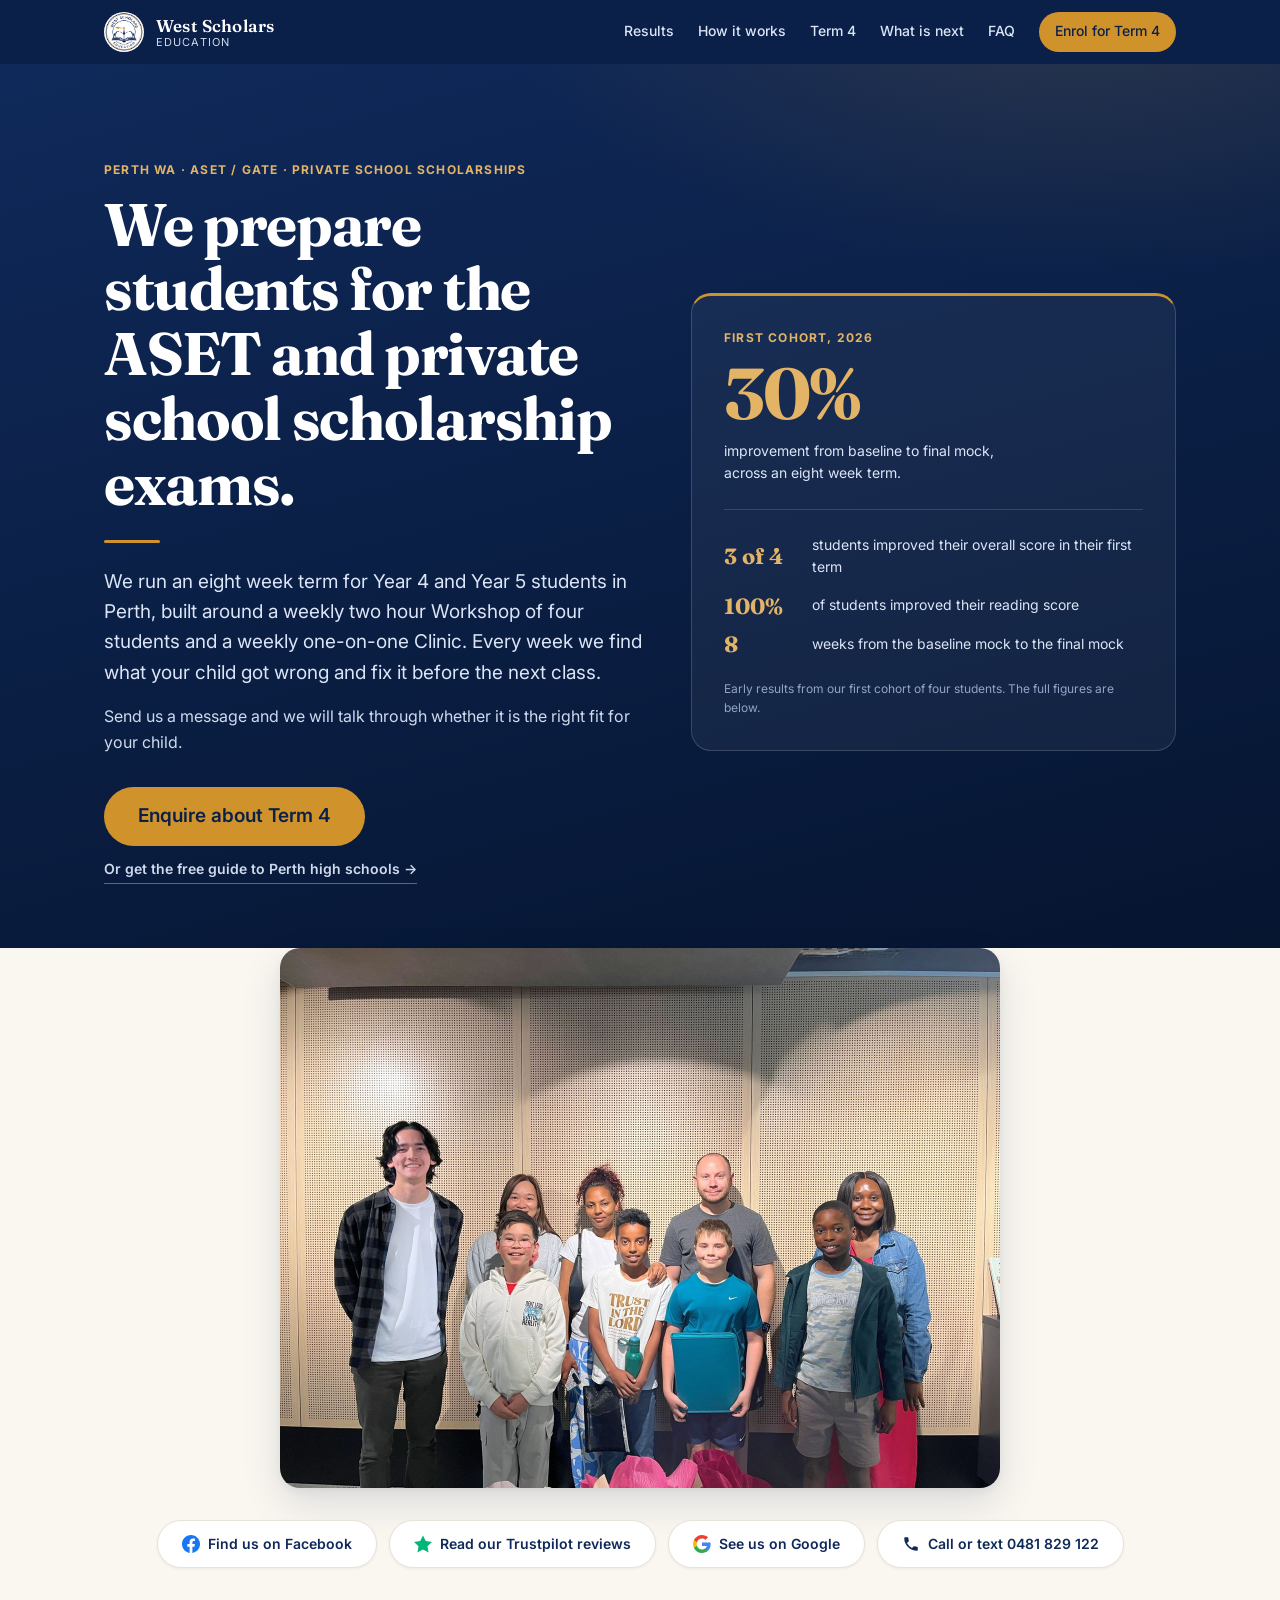
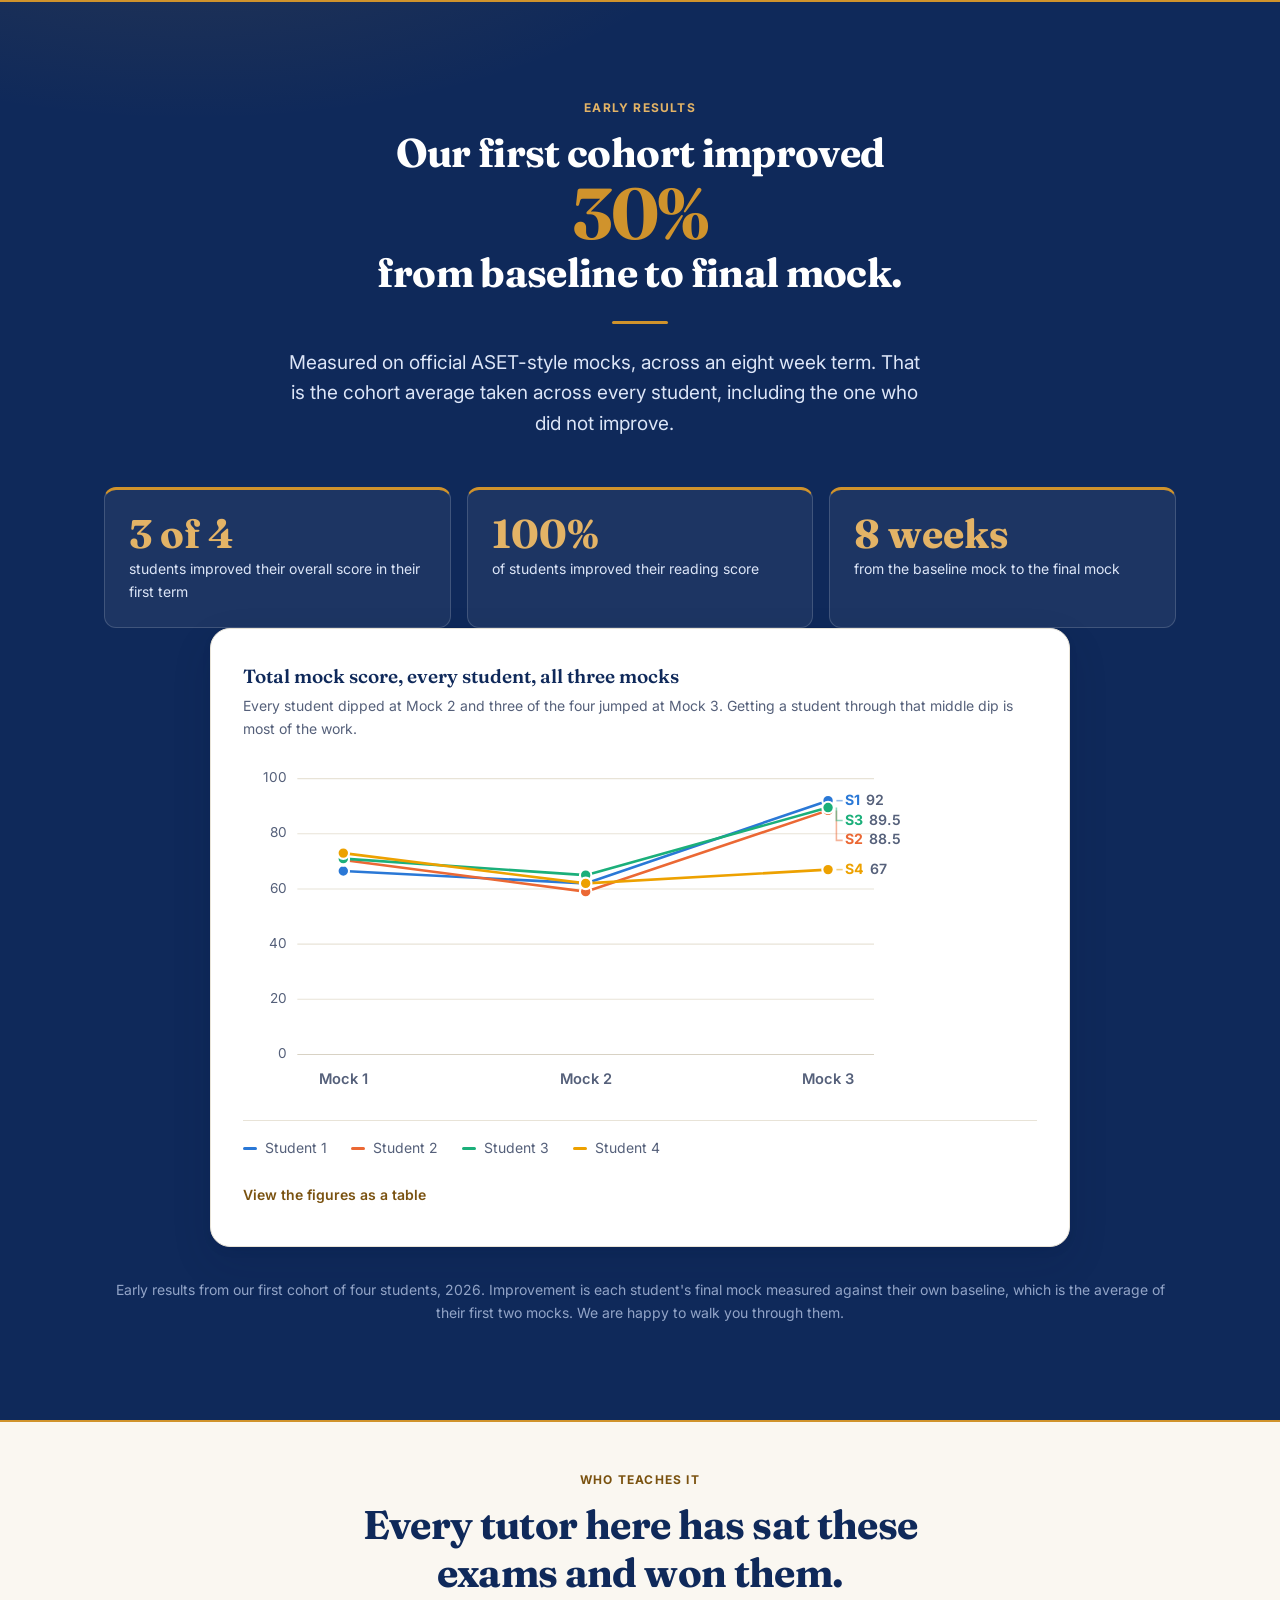
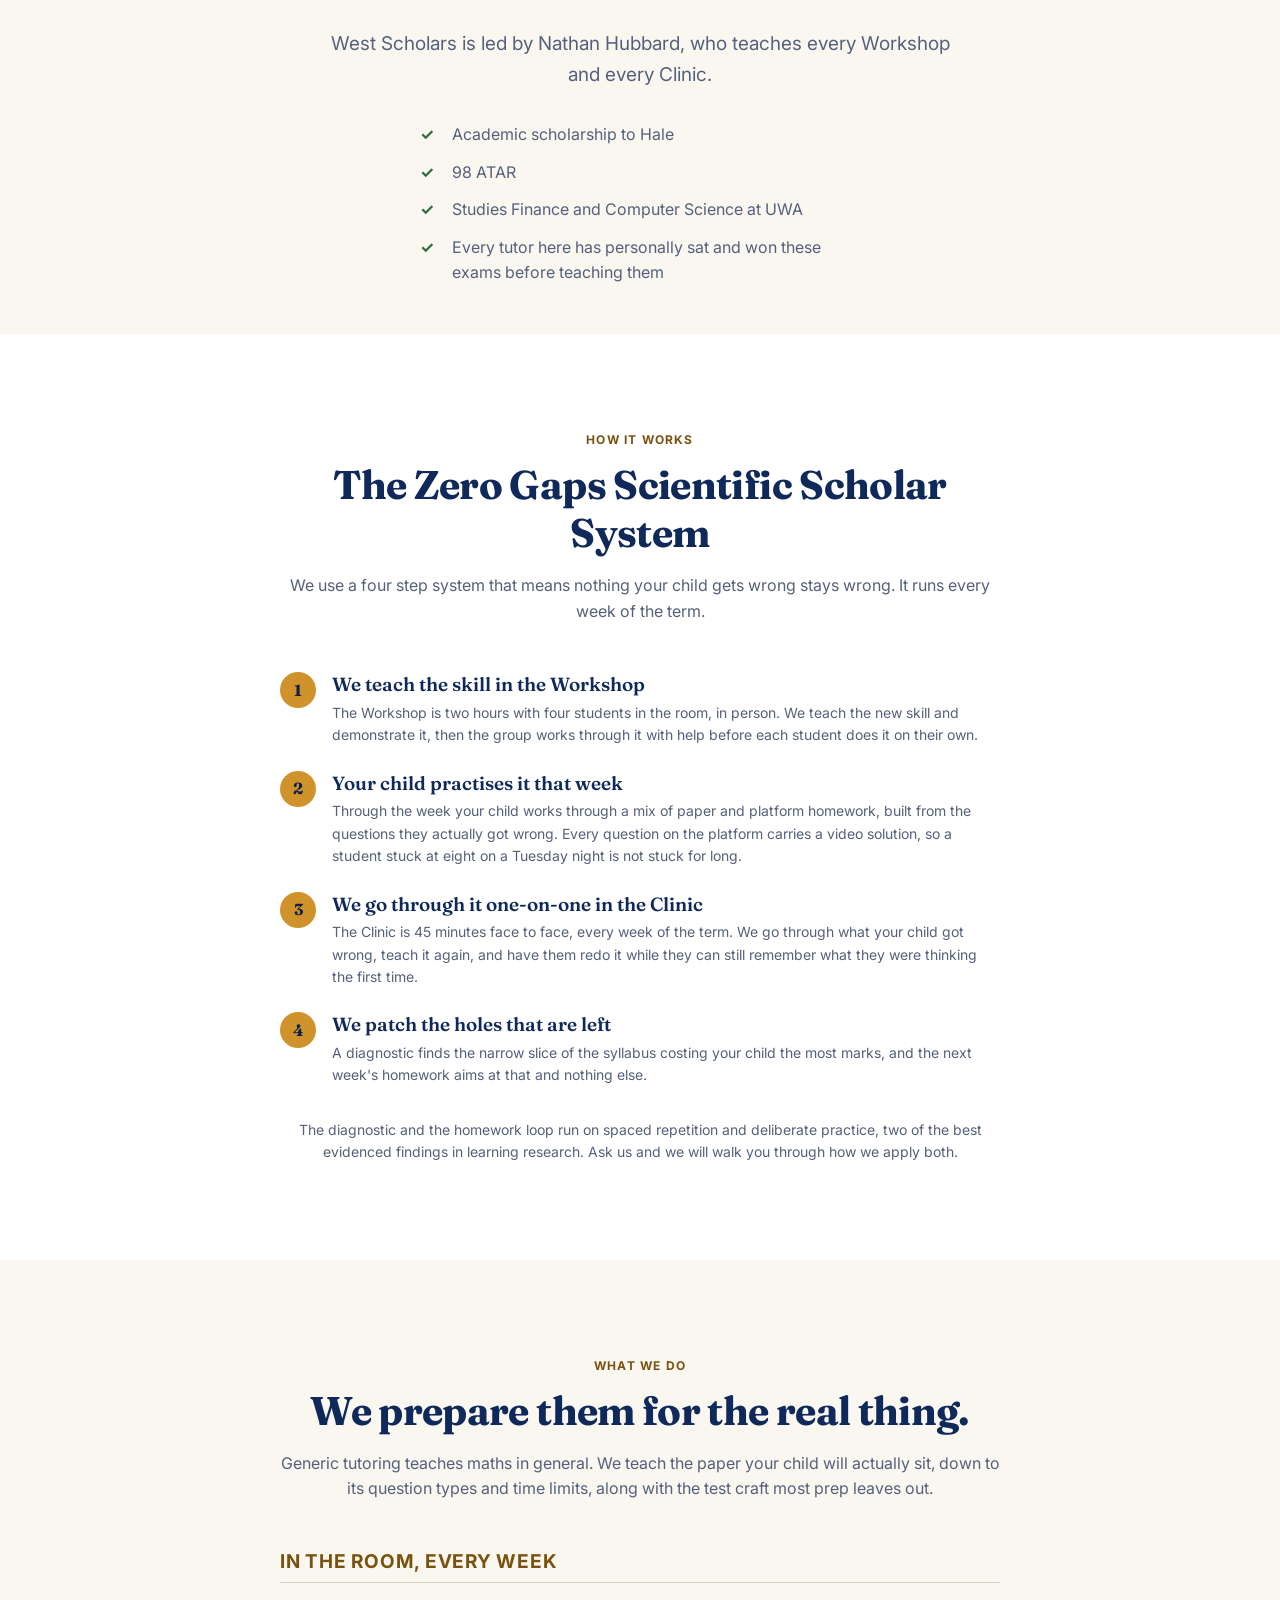
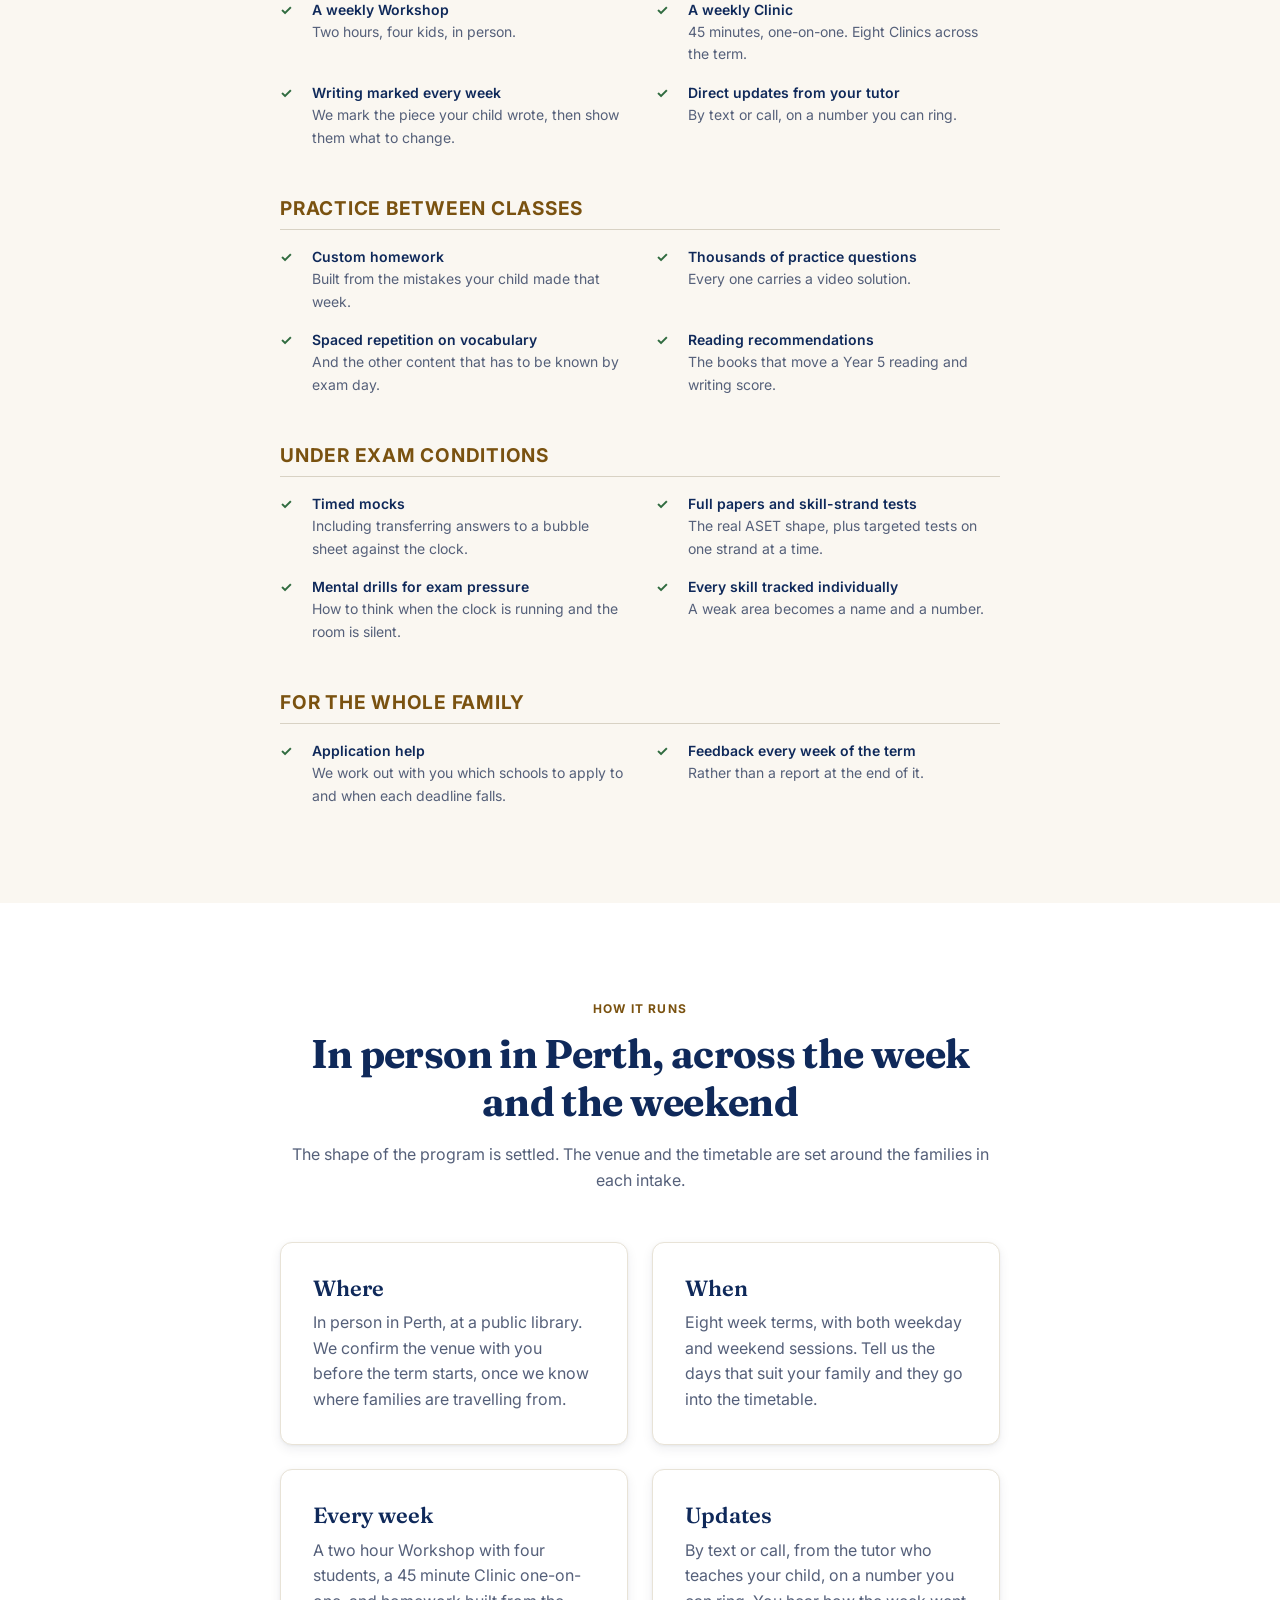
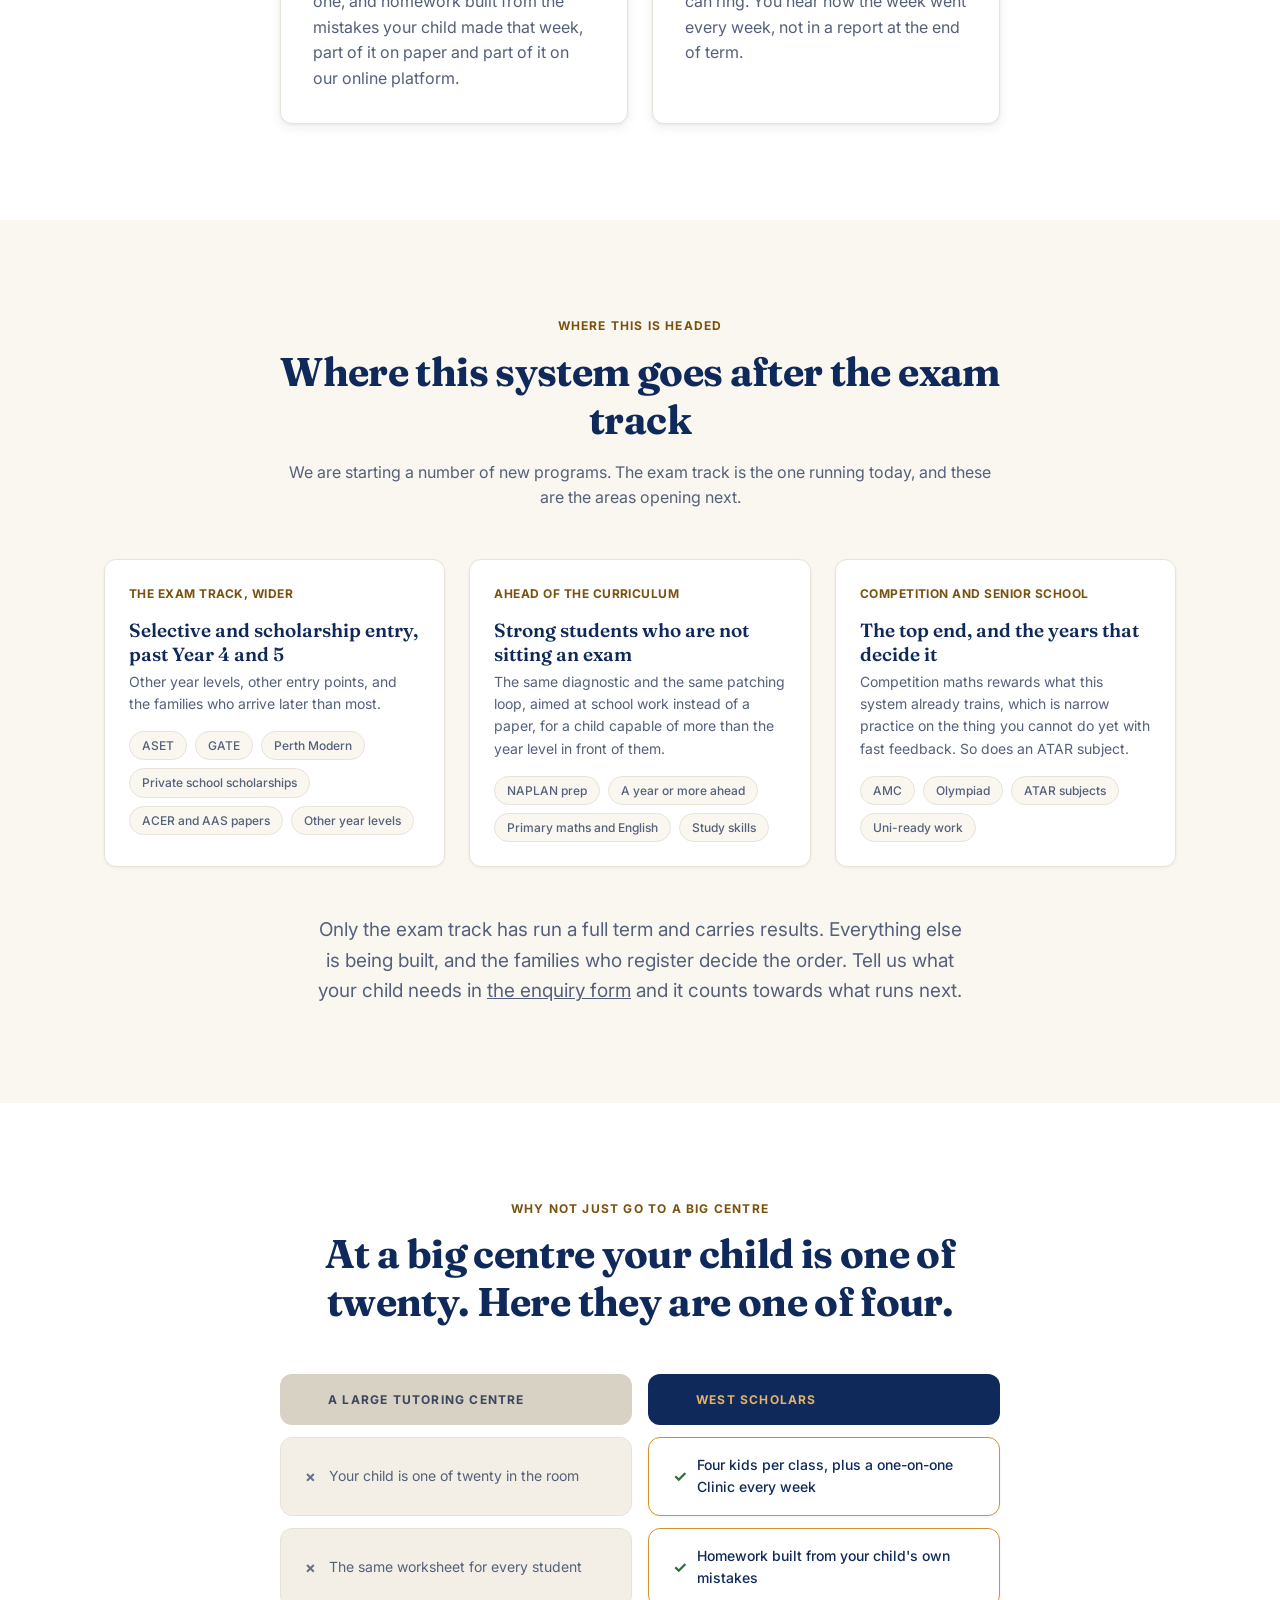
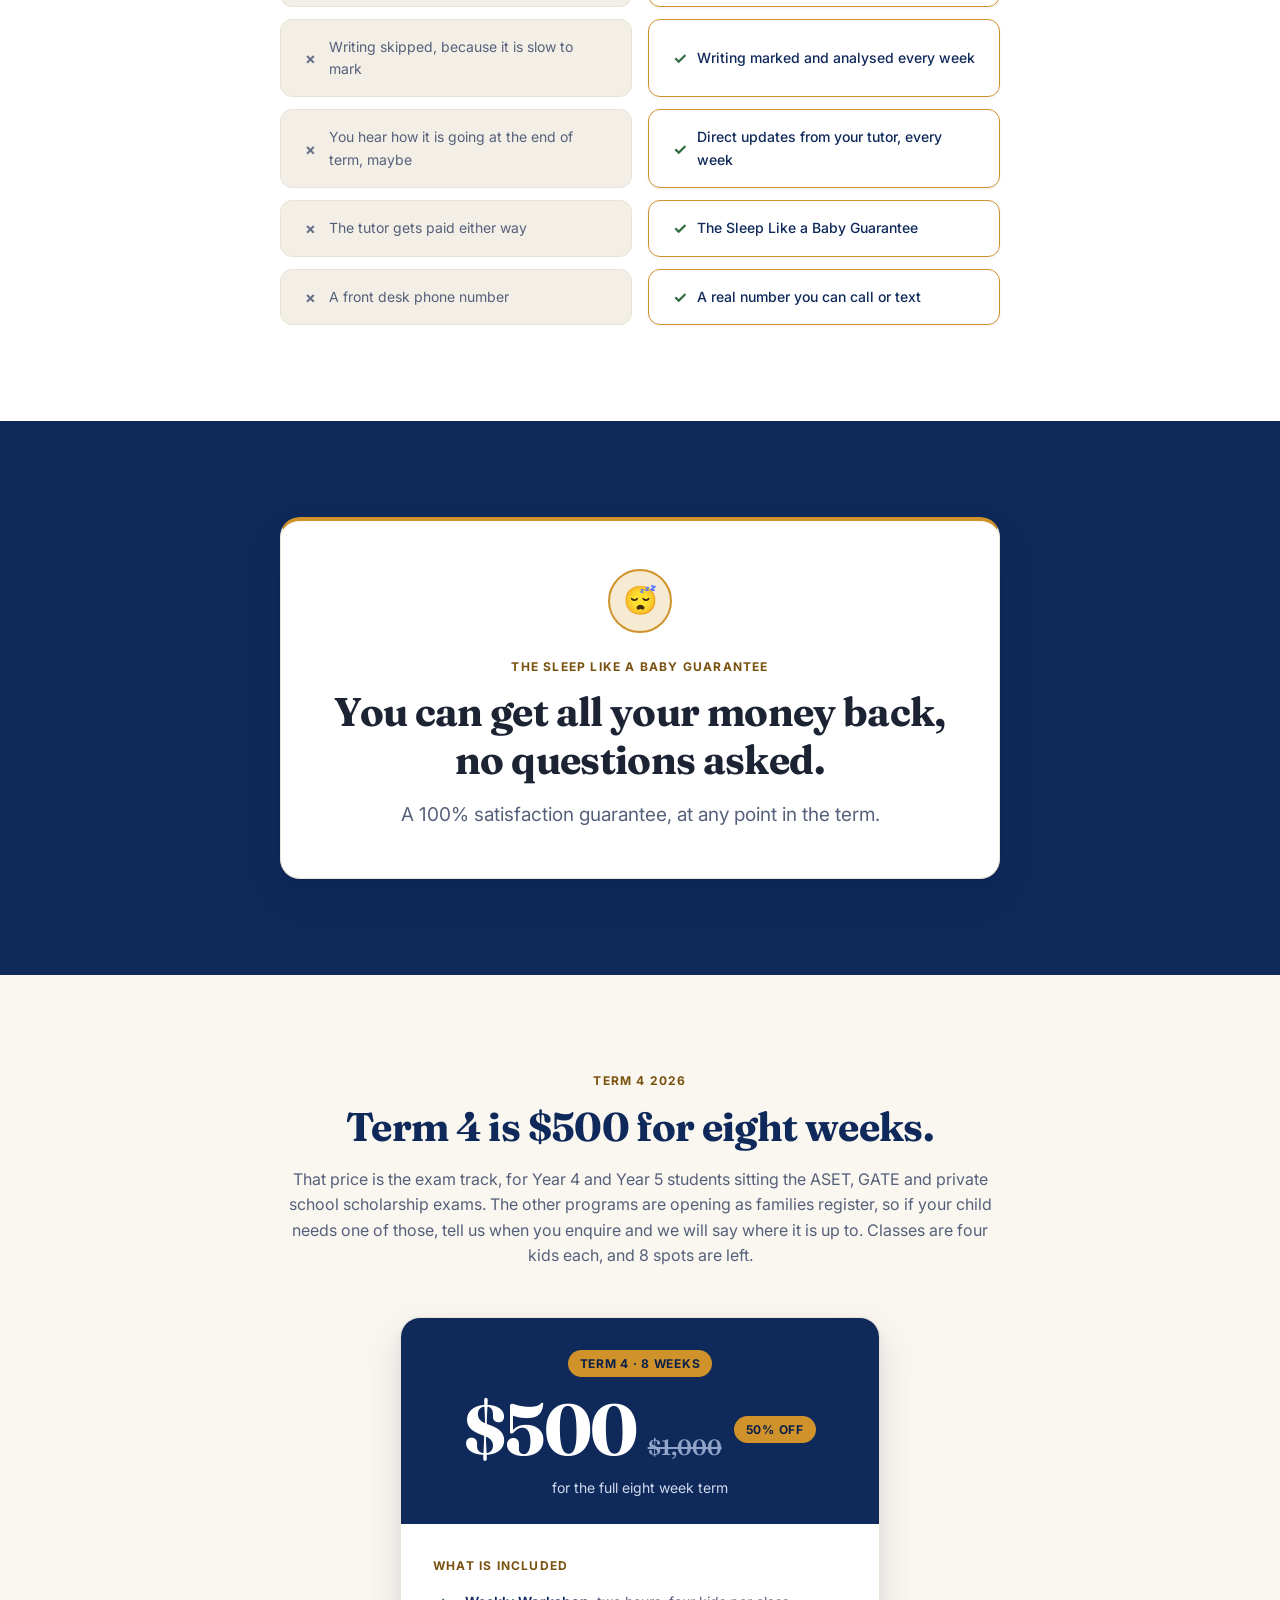
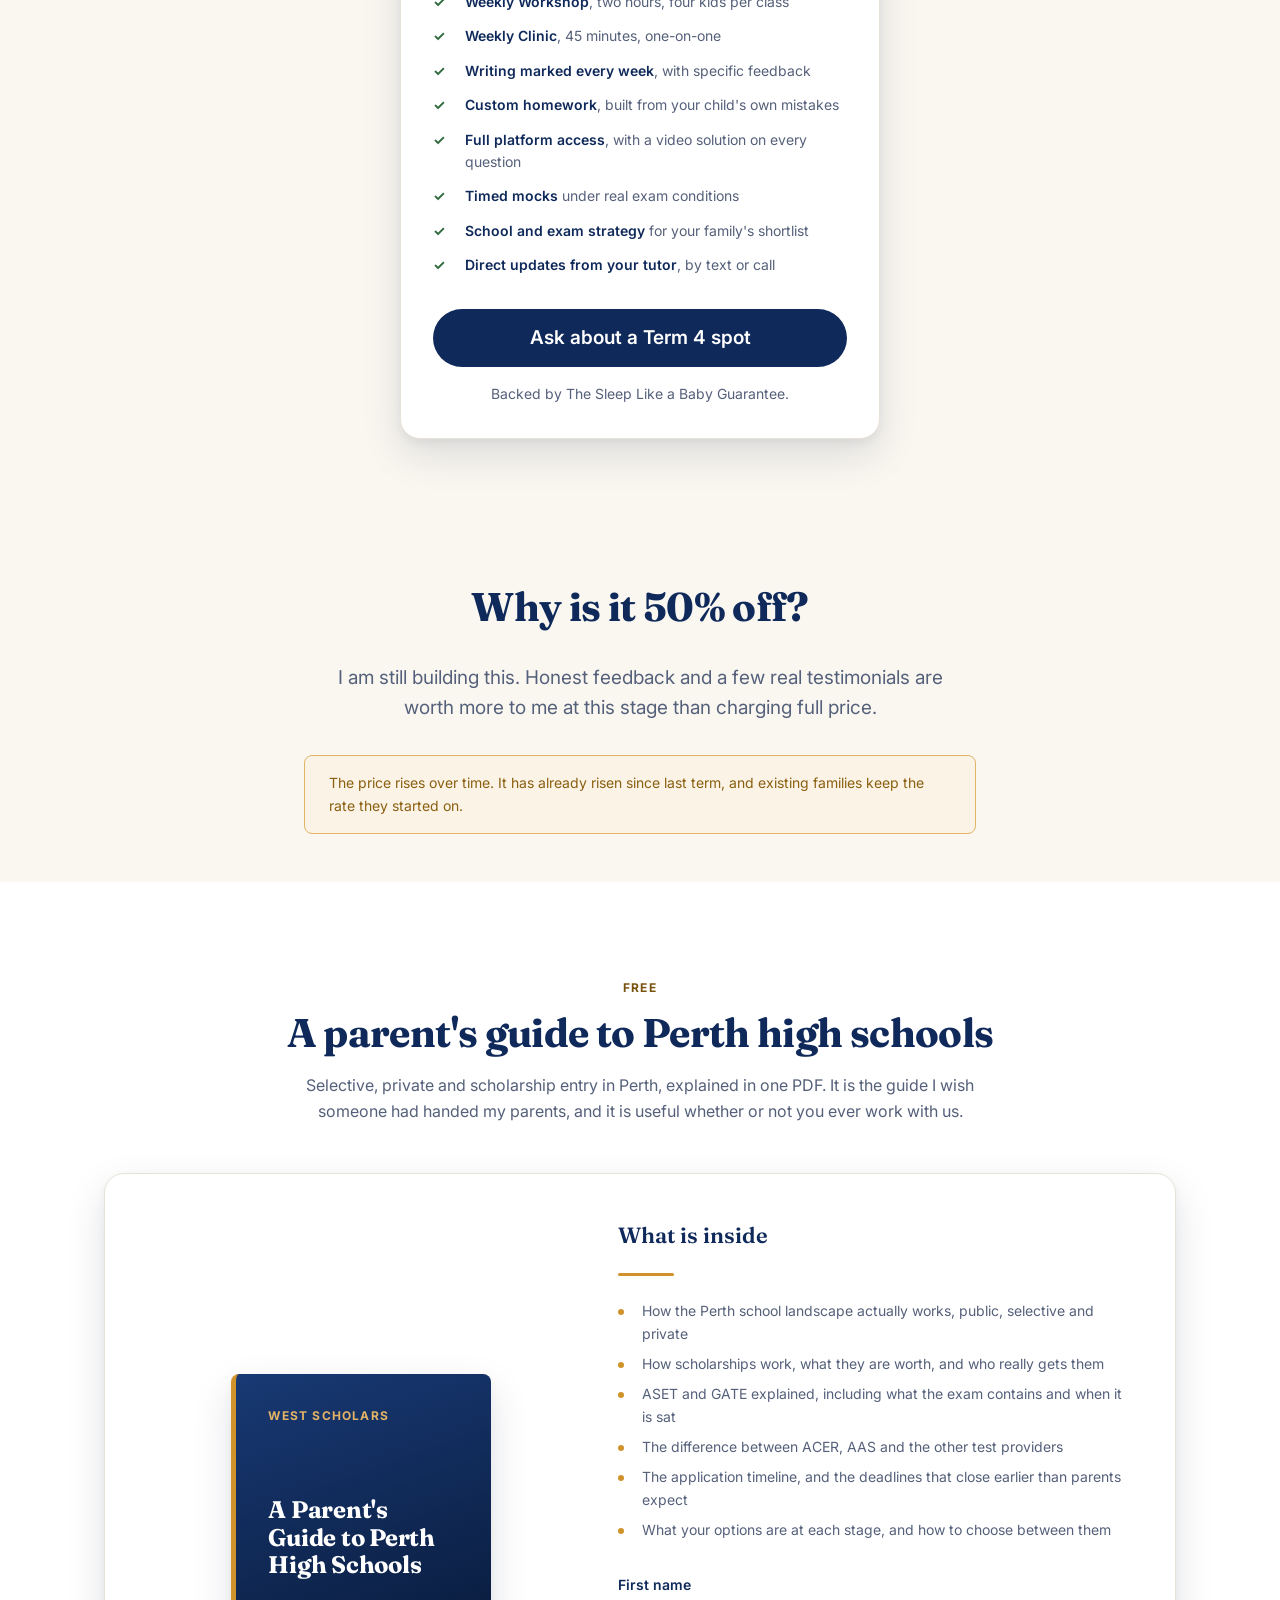
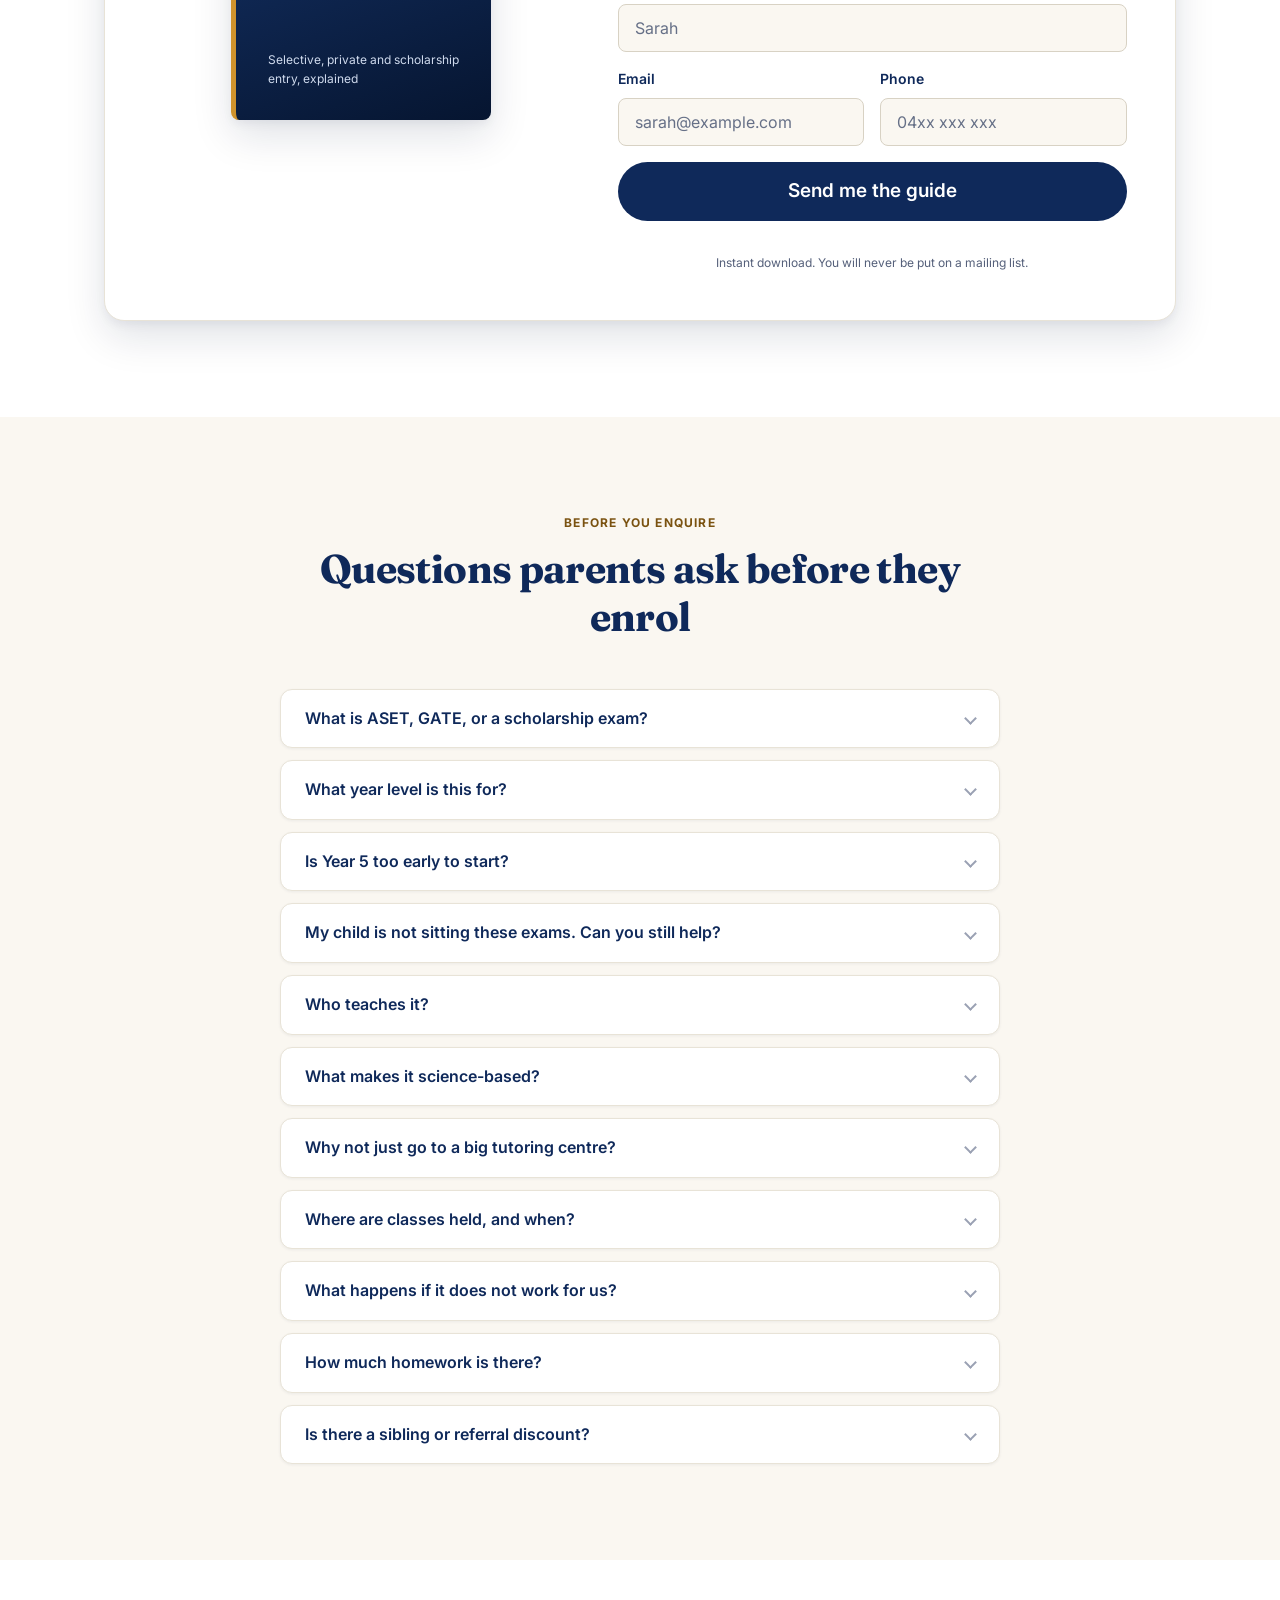
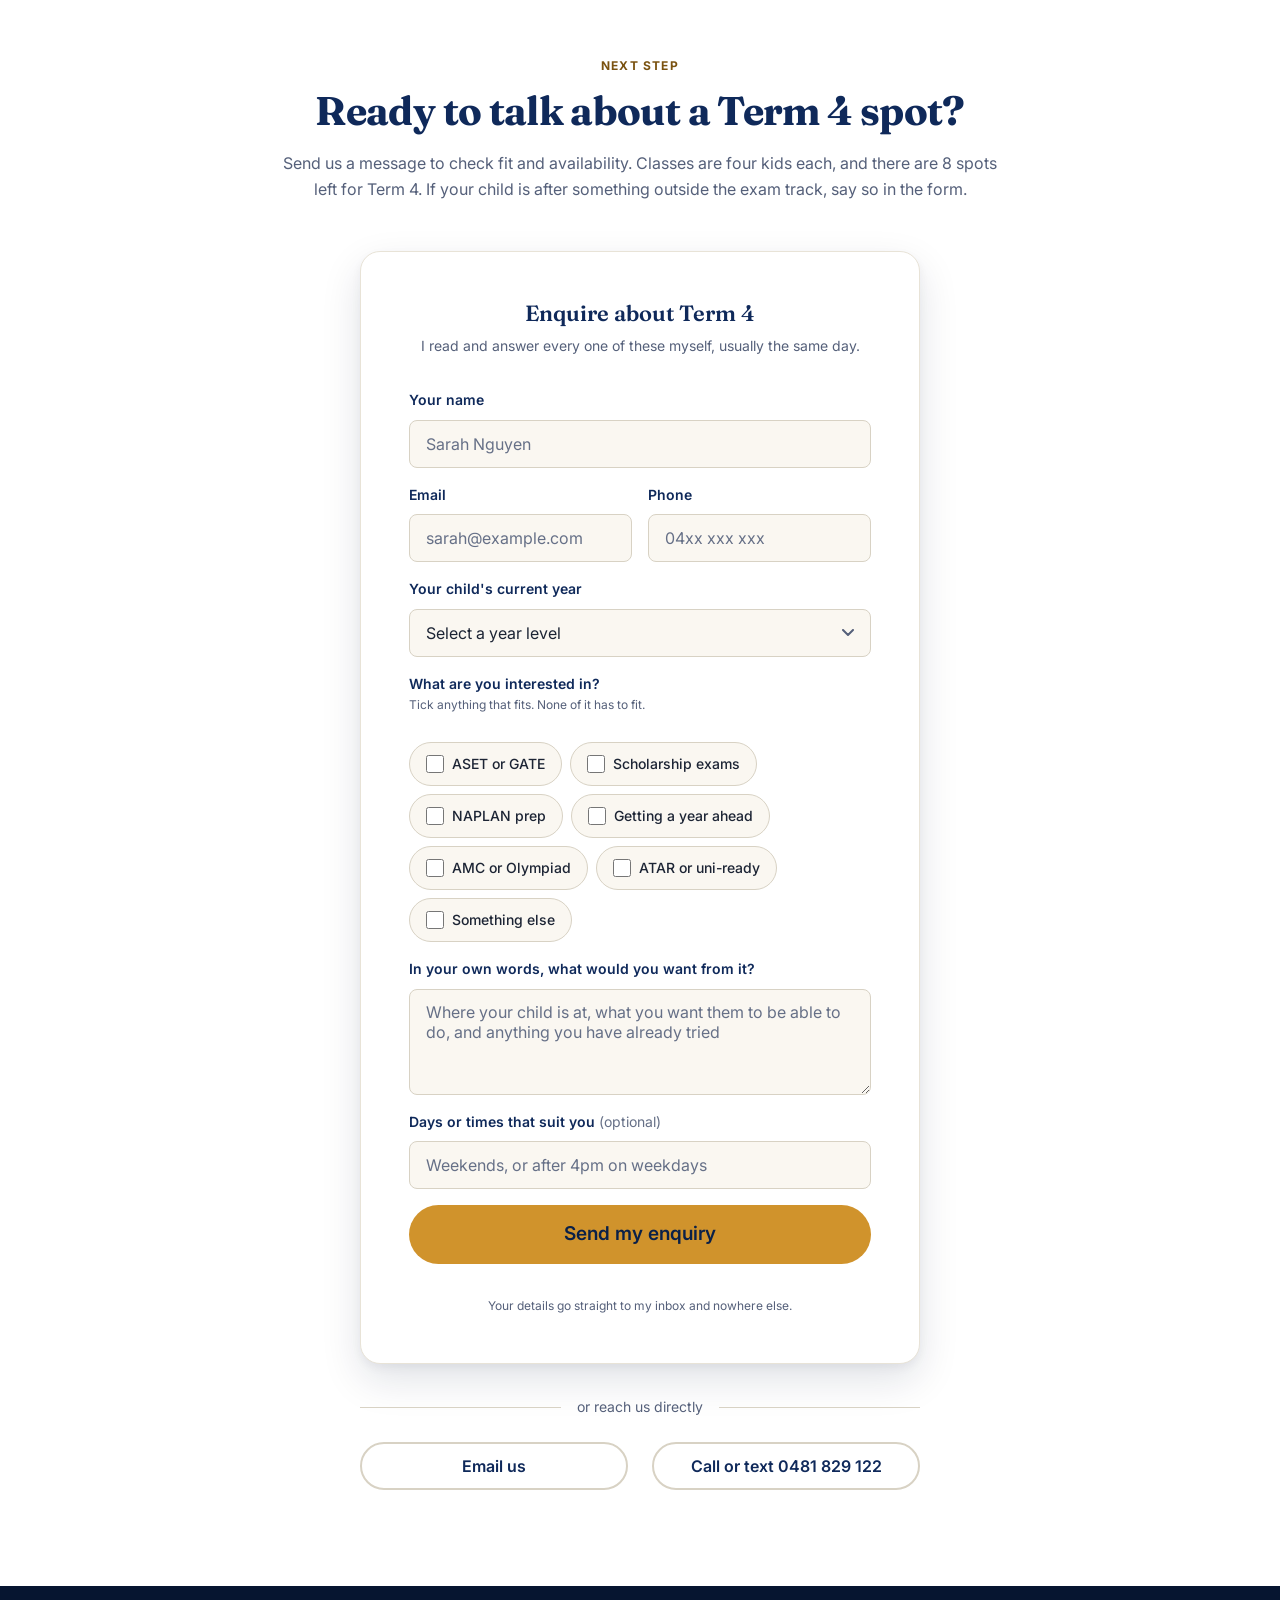
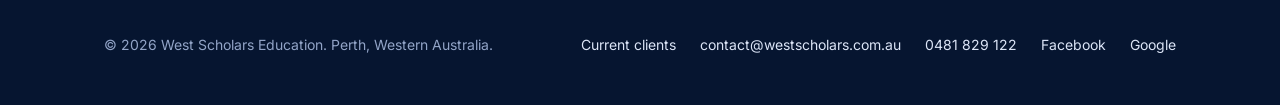
==== commit d2b0e91d: "Homepage pass 2: photo up front, program spelled out, other programs lifted Walked the live page aga" ====
--- a/index.html
+++ b/index.html
@@ -33,7 +33,7 @@
 <link rel="preconnect" href="https://fonts.googleapis.com">
 <link rel="preconnect" href="https://fonts.gstatic.com" crossorigin>
 <link href="https://fonts.googleapis.com/css2?family=Fraunces:opsz,wght@9..144,400..700&family=Inter:wght@400;500;600;700&display=swap" rel="stylesheet">
-<link rel="stylesheet" href="/assets/style.css?v=5">
+<link rel="stylesheet" href="/assets/style.css?v=6">
 </head>
 <body>
 
@@ -109,13 +109,22 @@
   </div>
 </section>
 
-<!-- ========================= SOCIAL PROOF =========================
-     Inside .section-cream, not a bare div. The links restyle themselves by
-     ground, so a strip with no known background renders white on white.
-     The marks are inline SVG, because the CSP allows no third party images
-     and there is no JavaScript on this site to fetch them with. -->
+<!-- ========================= PROOF STRIP =========================
+     The cohort photo runs here, straight under the hero, so the first proof a
+     visitor meets is a room of real families rather than a number. No caption:
+     the photo is the claim, and a line of text under it only described what is
+     already visible. It is an image element and never a CSS background, so it
+     still renders when the edge is serving a stale stylesheet.
+     The links below it sit inside .section-cream, not a bare div. They restyle
+     themselves by ground, so a strip with no known background renders white on
+     white. The marks are inline SVG, because the CSP allows no third party
+     images and there is no JavaScript on this site to fetch them with. -->
 <div class="section-cream">
   <div class="wrap">
+    <div class="cohort-photo">
+      <img src="/assets/cohort.jpg" width="1440" height="1080" decoding="async"
+           alt="The first West Scholars cohort and their parents together at the end of term.">
+    </div>
     <div class="social-proof">
       <a href="https://www.facebook.com/people/West-Scholars-Education/61594048093920/" target="_blank" rel="noopener">
         <svg viewBox="0 0 24 24" aria-hidden="true" focusable="false"><path fill="#1877f2" d="M24 12.073C24 5.446 18.627 0 12 0S0 5.446 0 12.073C0 18.063 4.388 23.027 10.125 23.927v-8.385H7.078v-3.469h3.047V9.43c0-3.007 1.792-4.669 4.533-4.669 1.312 0 2.686.235 2.686.235v2.953H15.83c-1.491 0-1.956.925-1.956 1.874v2.25h3.328l-.532 3.469h-2.796v8.385C19.612 23.027 24 18.063 24 12.073z"/></svg>
@@ -134,11 +143,10 @@
 </div>
 
 <!-- ========================= RESULTS =========================
-     The cohort photo lives in here, under the headline, rather than in a
-     section of its own further down. The numbers say it worked and the photo
-     says these are real families, so they belong beside each other.
-     The figcaption pins its own colour: .section-navy's text rules do not
-     reach a figcaption, and the ground under it is navy, not white.
+     Numbers only. The cohort photo used to sit in here and now runs directly
+     under the hero, because it is doing a different job: the chart shows the
+     improvement and the photo shows there is a real cohort, and the second one
+     has to land before a visitor has scrolled anywhere.
      Note: check.py scans raw text, so never write a literal image tag inside
      a comment here. It reads as a real one with no alt and fails the run. -->
 <section class="section-navy sec-anchor sec-major" id="results">
@@ -149,12 +157,6 @@
       <hr class="rule center-x">
       <p class="lead">Measured on official ASET-style mocks, across an eight week term. That is the cohort average taken across every student, including the one who did not improve.</p>
     </div>
-
-    <figure class="results-photo">
-      <img src="/assets/cohort.jpg" width="1440" height="1080" loading="lazy" decoding="async"
-           alt="The first West Scholars cohort and their parents together at the end of term.">
-      <figcaption>The whole first cohort at the end of term, Perth 2026. Four students, eight weeks, a 30% average lift.</figcaption>
-    </figure>
 
     <div class="stat-row">
       <div class="stat-tile">
@@ -264,16 +266,23 @@
 -->
 
 <!-- ========================= WHO TEACHES IT =========================
-     Moved across from the old refer page, in team voice. Nathan is named as
-     Senior Tutor so another tutor can be added under him later without this
-     paragraph needing a rewrite. -->
+     Moved across from the old refer page, in team voice. Bullets rather than a
+     paragraph, because a parent scanning for the credentials should not have to
+     read a sentence to find them. The last bullet is the standard being claimed
+     rather than a fact about Nathan, so it stays as more tutors join. -->
 <section class="section-cream sec-tight">
   <div class="wrap wrap-prose">
     <div class="section-head mb-8">
       <span class="eyebrow">Who teaches it</span>
       <h2>Every tutor here has sat these exams and won them.</h2>
     </div>
-    <p class="lead center-x">West Scholars is led by Nathan Hubbard, Senior Tutor, who sat these exams, won an academic scholarship to Hale, finished with a 98 ATAR and now studies Finance and Computer Science at UWA. He teaches every Workshop and every Clinic. Anyone who teaches here will have sat and won these exams themselves, because reading about an exam is not the same as having sat one.</p>
+    <p class="lead center center-x">West Scholars is led by Nathan Hubbard, who teaches every Workshop and every Clinic.</p>
+    <ul class="cred-list mt-8">
+      <li>Academic scholarship to Hale</li>
+      <li>98 ATAR</li>
+      <li>Studies Finance and Computer Science at UWA</li>
+      <li>Every tutor here has personally sat and won these exams before teaching them</li>
+    </ul>
   </div>
 </section>
 
@@ -325,7 +334,7 @@
 <section class="section-cream sec-major" id="program">
   <div class="wrap">
     <div class="section-head">
-      <span class="eyebrow">What $500 buys</span>
+      <span class="eyebrow">What we do</span>
       <h2>We prepare them for the real thing.</h2>
       <p>Generic tutoring teaches maths in general. We teach the paper your child will actually sit, down to its question types and time limits, along with the test craft most prep leaves out.</p>
     </div>
@@ -374,7 +383,10 @@
 
 <!-- ========================= HOW IT RUNS =========================
      Merged in from the old refer page. The venue and the timetable are settled
-     with each intake, so this states the shape rather than an address. -->
+     with each intake, so this states the shape rather than an address.
+     Everything else is spelled out to the hour on purpose. This runs straight
+     into the big centre comparison, and a parent should reach that with no open
+     question about what they are actually buying. -->
 <section class="section-white sec-major">
   <div class="wrap">
     <div class="section-head">
@@ -383,25 +395,87 @@
       <p>The shape of the program is settled. The venue and the timetable are set around the families in each intake.</p>
     </div>
 
-    <div class="grid grid-3">
+    <div class="grid grid-2 wrap-prose">
       <div class="card">
         <h3>Where</h3>
         <p>In person in Perth, at a public library. We confirm the venue with you before the term starts, once we know where families are travelling from.</p>
       </div>
       <div class="card">
-        <h3>Format</h3>
-        <p>A Workshop of four students plus a one-on-one Clinic every week. Some work suits one-on-one on its own, and we will say so when we talk.</p>
+        <h3>When</h3>
+        <p>Eight week terms, with both weekday and weekend sessions. Tell us the days that suit your family and they go into the timetable.</p>
       </div>
       <div class="card">
-        <h3>When</h3>
-        <p>Eight week terms, with both weekday and weekend sessions for the Workshop and the Clinic. Tell us the days that suit your family and they go into the timetable.</p>
-      </div>
-    </div>
+        <h3>Every week</h3>
+        <p>A two hour Workshop with four students, a 45 minute Clinic one-on-one, and homework built from the mistakes your child made that week, part of it on paper and part of it on our online platform.</p>
+      </div>
+      <div class="card">
+        <h3>Updates</h3>
+        <p>By text or call, from the tutor who teaches your child, on a number you can ring. You hear how the week went every week, not in a report at the end of term.</p>
+      </div>
+    </div>
+  </div>
+</section>
+
+<!-- ========================= WHERE THIS IS HEADED =========================
+     Merged in from the old refer page. It sits this high up because a real
+     share of the traffic is after tutoring that is not the ASET, and burying
+     it near the footer loses those families. Framed as areas being built out,
+     never as courses already sitting on a shelf: only the exam track has run a
+     term and carries numbers, and the copy has to keep that line visible. -->
+<section class="section-cream sec-major" id="next">
+  <div class="wrap">
+    <div class="section-head">
+      <span class="eyebrow">Where this is headed</span>
+      <h2>Where this system goes after the exam track</h2>
+      <p>We are starting a number of new programs. The exam track is the one running today, and these are the areas opening next.</p>
+    </div>
+
+    <div class="grid grid-3">
+      <div class="skills-group">
+        <div class="meta">The exam track, wider</div>
+        <h3>Selective and scholarship entry, past Year 4 and 5</h3>
+        <p class="fine-print">Other year levels, other entry points, and the families who arrive later than most.</p>
+        <div class="tag-row mt-4">
+          <span class="tag">ASET</span>
+          <span class="tag">GATE</span>
+          <span class="tag">Perth Modern</span>
+          <span class="tag">Private school scholarships</span>
+          <span class="tag">ACER and AAS papers</span>
+          <span class="tag">Other year levels</span>
+        </div>
+      </div>
+
+      <div class="skills-group">
+        <div class="meta">Ahead of the curriculum</div>
+        <h3>Strong students who are not sitting an exam</h3>
+        <p class="fine-print">The same diagnostic and the same patching loop, aimed at school work instead of a paper, for a child capable of more than the year level in front of them.</p>
+        <div class="tag-row mt-4">
+          <span class="tag">NAPLAN prep</span>
+          <span class="tag">A year or more ahead</span>
+          <span class="tag">Primary maths and English</span>
+          <span class="tag">Study skills</span>
+        </div>
+      </div>
+
+      <div class="skills-group">
+        <div class="meta">Competition and senior school</div>
+        <h3>The top end, and the years that decide it</h3>
+        <p class="fine-print">Competition maths rewards what this system already trains, which is narrow practice on the thing you cannot do yet with fast feedback. So does an ATAR subject.</p>
+        <div class="tag-row mt-4">
+          <span class="tag">AMC</span>
+          <span class="tag">Olympiad</span>
+          <span class="tag">ATAR subjects</span>
+          <span class="tag">Uni-ready work</span>
+        </div>
+      </div>
+    </div>
+
+    <p class="lead center center-x mt-12">Only the exam track has run a full term and carries results. Everything else is being built, and the families who register decide the order. Tell us what your child needs in <a href="#contact">the enquiry form</a> and it counts towards what runs next.</p>
   </div>
 </section>
 
 <!-- ========================= COMPARISON ========================= -->
-<section class="section-cream sec-major">
+<section class="section-white sec-major">
   <div class="wrap">
     <div class="section-head">
       <span class="eyebrow">Why not just go to a big centre</span>
@@ -449,9 +523,8 @@
     <div class="guarantee">
       <div class="seal" aria-hidden="true">&#128564;</div>
       <span class="eyebrow">The Sleep Like a Baby Guarantee</span>
-      <h2>A 100% satisfaction guarantee, no questions asked.</h2>
-      <p class="lead">If you want your money back you can get it, at any point in the term.</p>
-      <p class="signoff">Nathan Hubbard, West Scholars Education</p>
+      <h2>You can get all your money back, no questions asked.</h2>
+      <p class="lead">A 100% satisfaction guarantee, at any point in the term.</p>
     </div>
   </div>
 </section>
@@ -461,8 +534,8 @@
   <div class="wrap">
     <div class="section-head">
       <span class="eyebrow">Term 4 2026</span>
-      <h2>Term 4 is $500 for eight weeks, down from $1,000.</h2>
-      <p>The term is built around Year 4 and Year 5 students sitting the ASET, GATE and private school scholarship exams. Classes are four kids each, and 8 spots are left.</p>
+      <h2>Term 4 is $500 for eight weeks.</h2>
+      <p>That price is the exam track, for Year 4 and Year 5 students sitting the ASET, GATE and private school scholarship exams. The other programs are opening as families register, so if your child needs one of those, tell us when you enquire and we will say where it is up to. Classes are four kids each, and 8 spots are left.</p>
     </div>
 
     <div class="price-card">
@@ -496,70 +569,16 @@
 
 <!-- ========================= WHY 50% OFF =========================
      One of the two places the copy speaks as "I" rather than "we". The other
-     is the reply promise on the enquiry form. -->
-<section class="section-white sec-tight">
+     is the reply promise on the enquiry form. Cream like the price above it,
+     deliberately: the price and the reason for the discount are one beat, and a
+     ground change between them would read as two. -->
+<section class="section-cream sec-tight">
   <div class="wrap wrap-prose">
     <div class="section-head mb-8">
       <h2>Why is it 50% off?</h2>
     </div>
     <p class="lead center-x center">I am still building this. Honest feedback and a few real testimonials are worth more to me at this stage than charging full price.</p>
     <p class="notice pending mt-8">The price rises over time. It has already risen since last term, and existing families keep the rate they started on.</p>
-  </div>
-</section>
-
-<!-- ========================= WHERE THIS IS HEADED =========================
-     Merged in from the old refer page. Framed as areas being built out, never
-     as courses already sitting on a shelf: only the exam track has run a term
-     and carries numbers, and the copy has to keep that line visible. -->
-<section class="section-cream sec-major" id="next">
-  <div class="wrap">
-    <div class="section-head">
-      <span class="eyebrow">Where this is headed</span>
-      <h2>Where this system goes after the exam track</h2>
-      <p>The exam track is what runs today. A loop that takes a Year 5 student through the ASET works on most things a student needs to get good at, so we are building it out into the areas below.</p>
-    </div>
-
-    <div class="grid grid-3">
-      <div class="skills-group">
-        <div class="meta">The exam track, wider</div>
-        <h3>Selective and scholarship entry, past Year 4 and 5</h3>
-        <p class="fine-print">Other year levels, other entry points, and the families who arrive later than most.</p>
-        <div class="tag-row mt-4">
-          <span class="tag">ASET</span>
-          <span class="tag">GATE</span>
-          <span class="tag">Perth Modern</span>
-          <span class="tag">Private school scholarships</span>
-          <span class="tag">ACER and AAS papers</span>
-          <span class="tag">Other year levels</span>
-        </div>
-      </div>
-
-      <div class="skills-group">
-        <div class="meta">Ahead of the curriculum</div>
-        <h3>Strong students who are not sitting an exam</h3>
-        <p class="fine-print">The same diagnostic and the same patching loop, aimed at school work instead of a paper, for a child capable of more than the year level in front of them.</p>
-        <div class="tag-row mt-4">
-          <span class="tag">NAPLAN prep</span>
-          <span class="tag">A year or more ahead</span>
-          <span class="tag">Primary maths and English</span>
-          <span class="tag">Study skills</span>
-        </div>
-      </div>
-
-      <div class="skills-group">
-        <div class="meta">Competition and senior school</div>
-        <h3>The top end, and the years that decide it</h3>
-        <p class="fine-print">Competition maths rewards what this system already trains, which is narrow practice on the thing you cannot do yet with fast feedback. So does an ATAR subject.</p>
-        <div class="tag-row mt-4">
-          <span class="tag">AMC</span>
-          <span class="tag">Olympiad</span>
-          <span class="tag">ATAR subjects</span>
-          <span class="tag">Uni-ready work</span>
-        </div>
-      </div>
-    </div>
-
-    <p class="lead center center-x mt-12">Only the exam track has run a full term and carries results. Everything else is being built, and the families who register decide the order. Tell us what your child needs in <a href="#contact">the enquiry form</a> and it counts towards what runs next.</p>
   </div>
 </section>
 
--- a/assets/style.css
+++ b/assets/style.css
@@ -1532,28 +1532,48 @@
 }
 .photo-split .points li b { color: var(--navy-800); font-weight: 600; }
 
-/* The same photo sitting inside the navy results section, under the headline,
-   as evidence for the numbers rather than in a section of its own.
-   The figcaption pins its own colour on purpose: .section-navy's text rules
-   cover h2, h3, h4 and .lead and never reach a figcaption, so without this it
-   inherits the body ink and goes near invisible on navy. Same cascade trap
-   documented in CLAUDE.md, different element. */
-.results-photo {
-  margin: var(--s-12) auto 0;
+/* The same photo directly under the hero, carrying no caption and no frame of
+   its own. It is capped at the prose width because the shipped file is 1440px
+   wide, which is exactly 2x that column, and a wider display would soften it.
+   It sits on cream with the social links, so nothing here has to fight a navy
+   ground the way the old captioned version in the results section did. */
+.cohort-photo {
   max-width: var(--w-prose);
-}
-.results-photo img {
+  margin-inline: auto;
+  padding-top: var(--s-10);
+}
+.cohort-photo img {
   display: block;
   width: 100%;
   height: auto;
   border-radius: var(--r-lg);
   box-shadow: var(--e3);
 }
-.results-photo figcaption {
-  margin-top: var(--s-3);
-  font-size: var(--fs-xs);
-  color: var(--navy-300);
-  text-align: center;
+
+/* The credentials under "who teaches it". A plain ticked list rather than the
+   feature grid: four short lines that a parent reads top to bottom, so one
+   column at any width. */
+.cred-list {
+  list-style: none;
+  padding: 0;
+  margin: 0;
+  display: grid;
+  gap: var(--s-3);
+  max-width: 44ch;
+  margin-inline: auto;
+}
+.cred-list li {
+  position: relative;
+  padding-left: var(--s-8);
+  color: var(--ink-soft);
+}
+.cred-list li::before {
+  content: "✓";
+  position: absolute;
+  left: 0;
+  top: 0;
+  color: var(--success);
+  font-weight: 700;
 }
 
 /* --------------------------------------------------------------------------
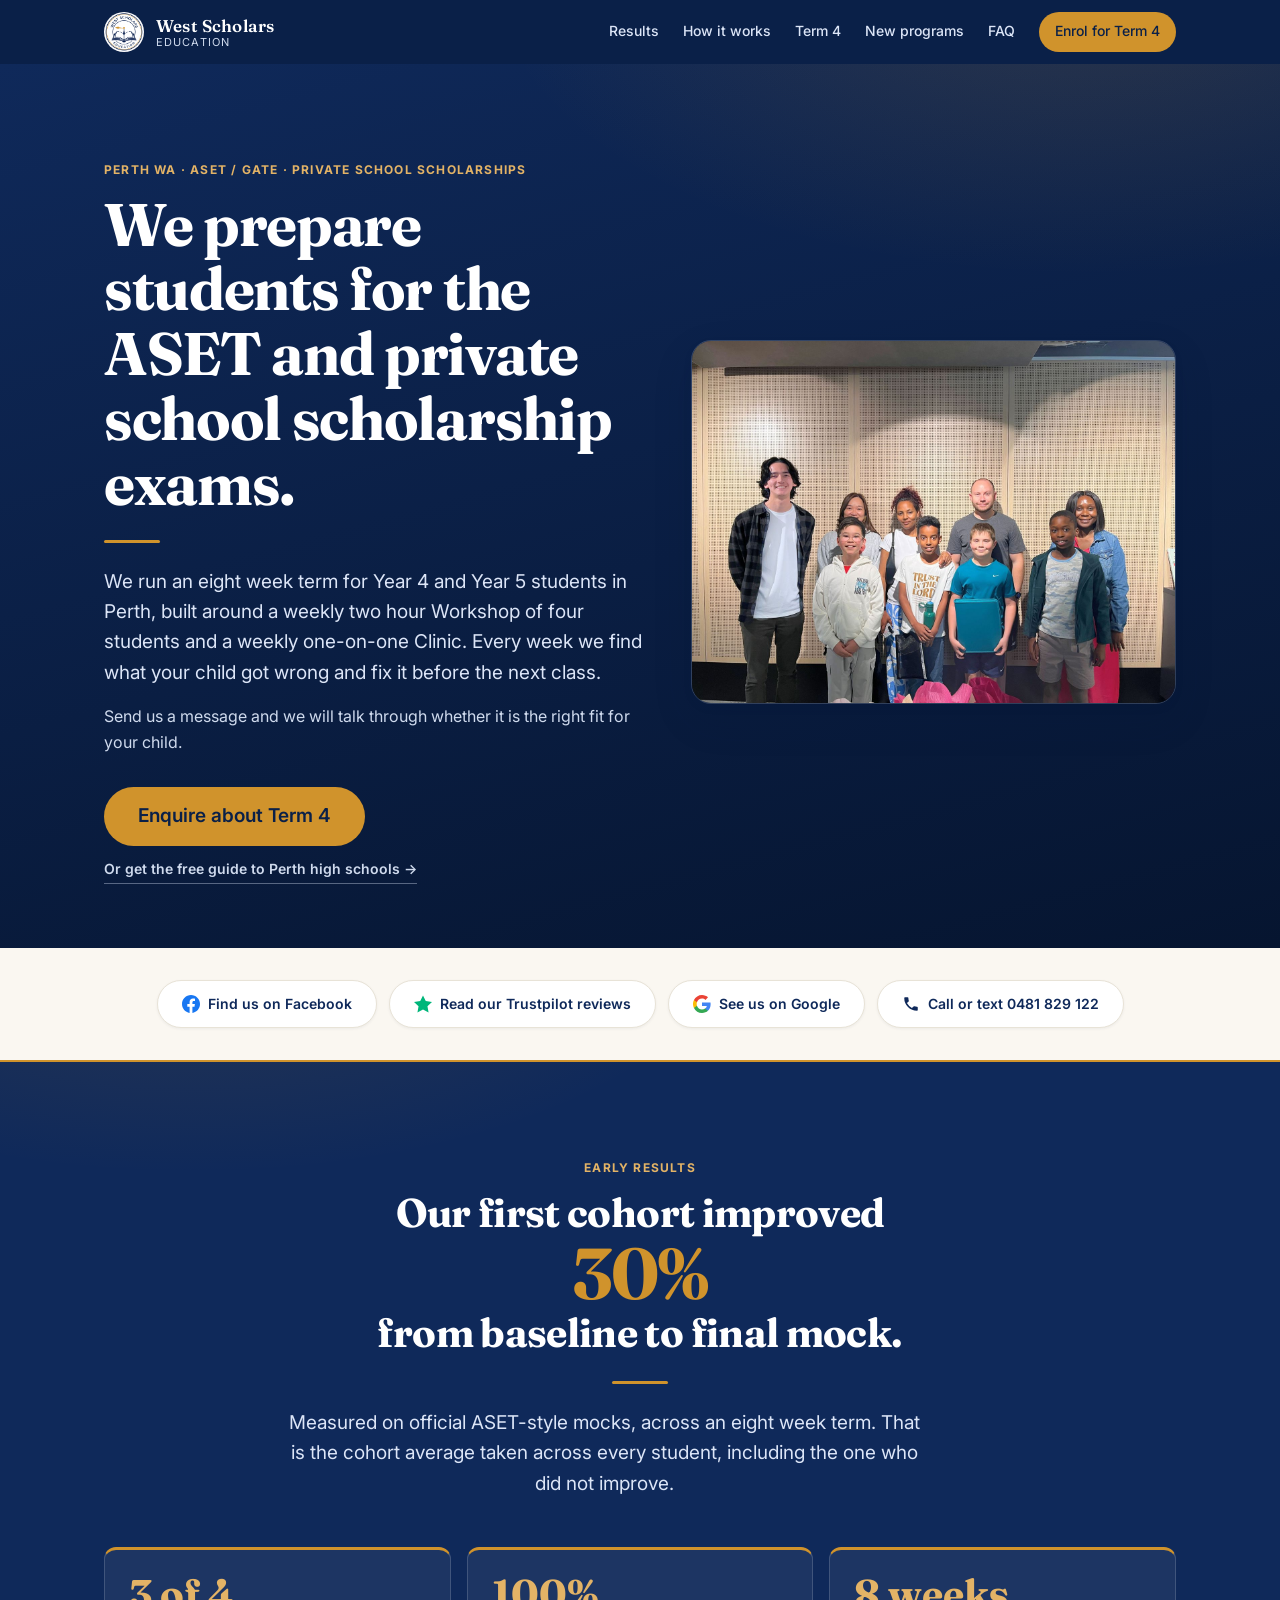
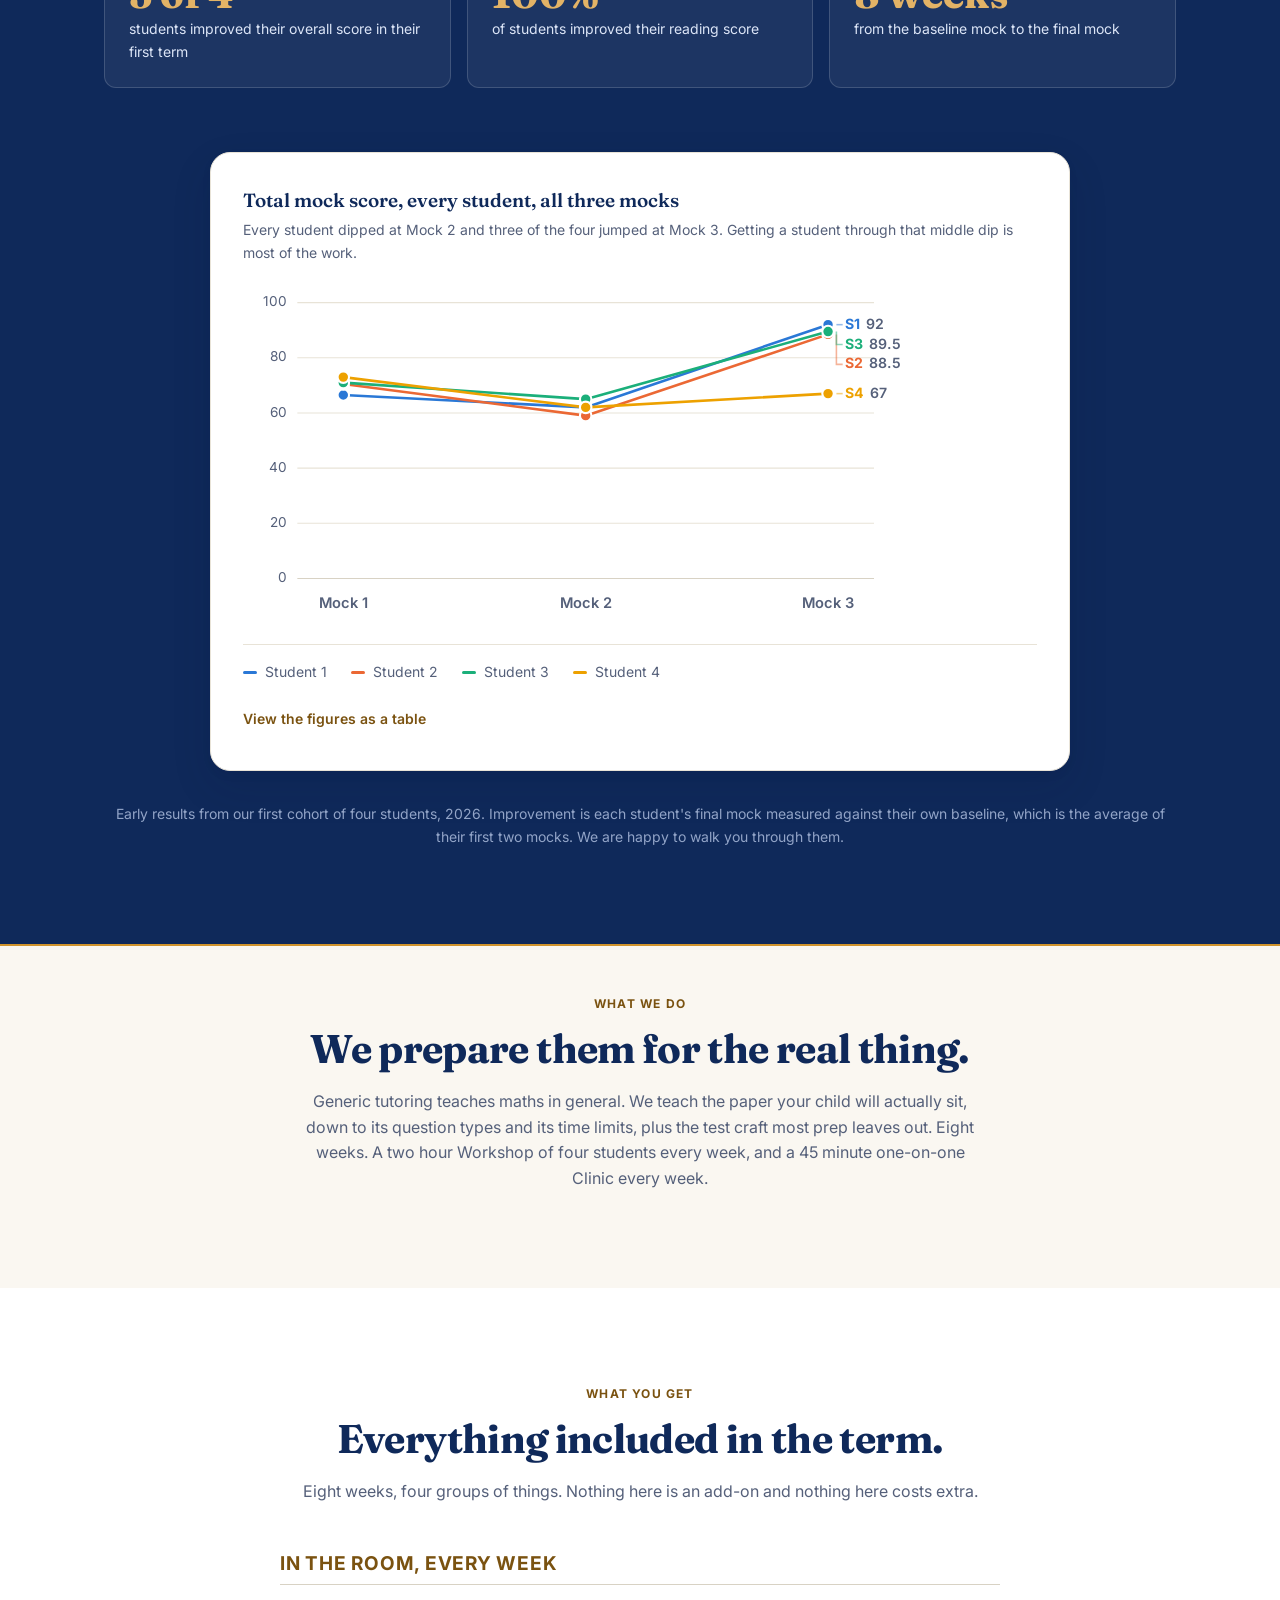
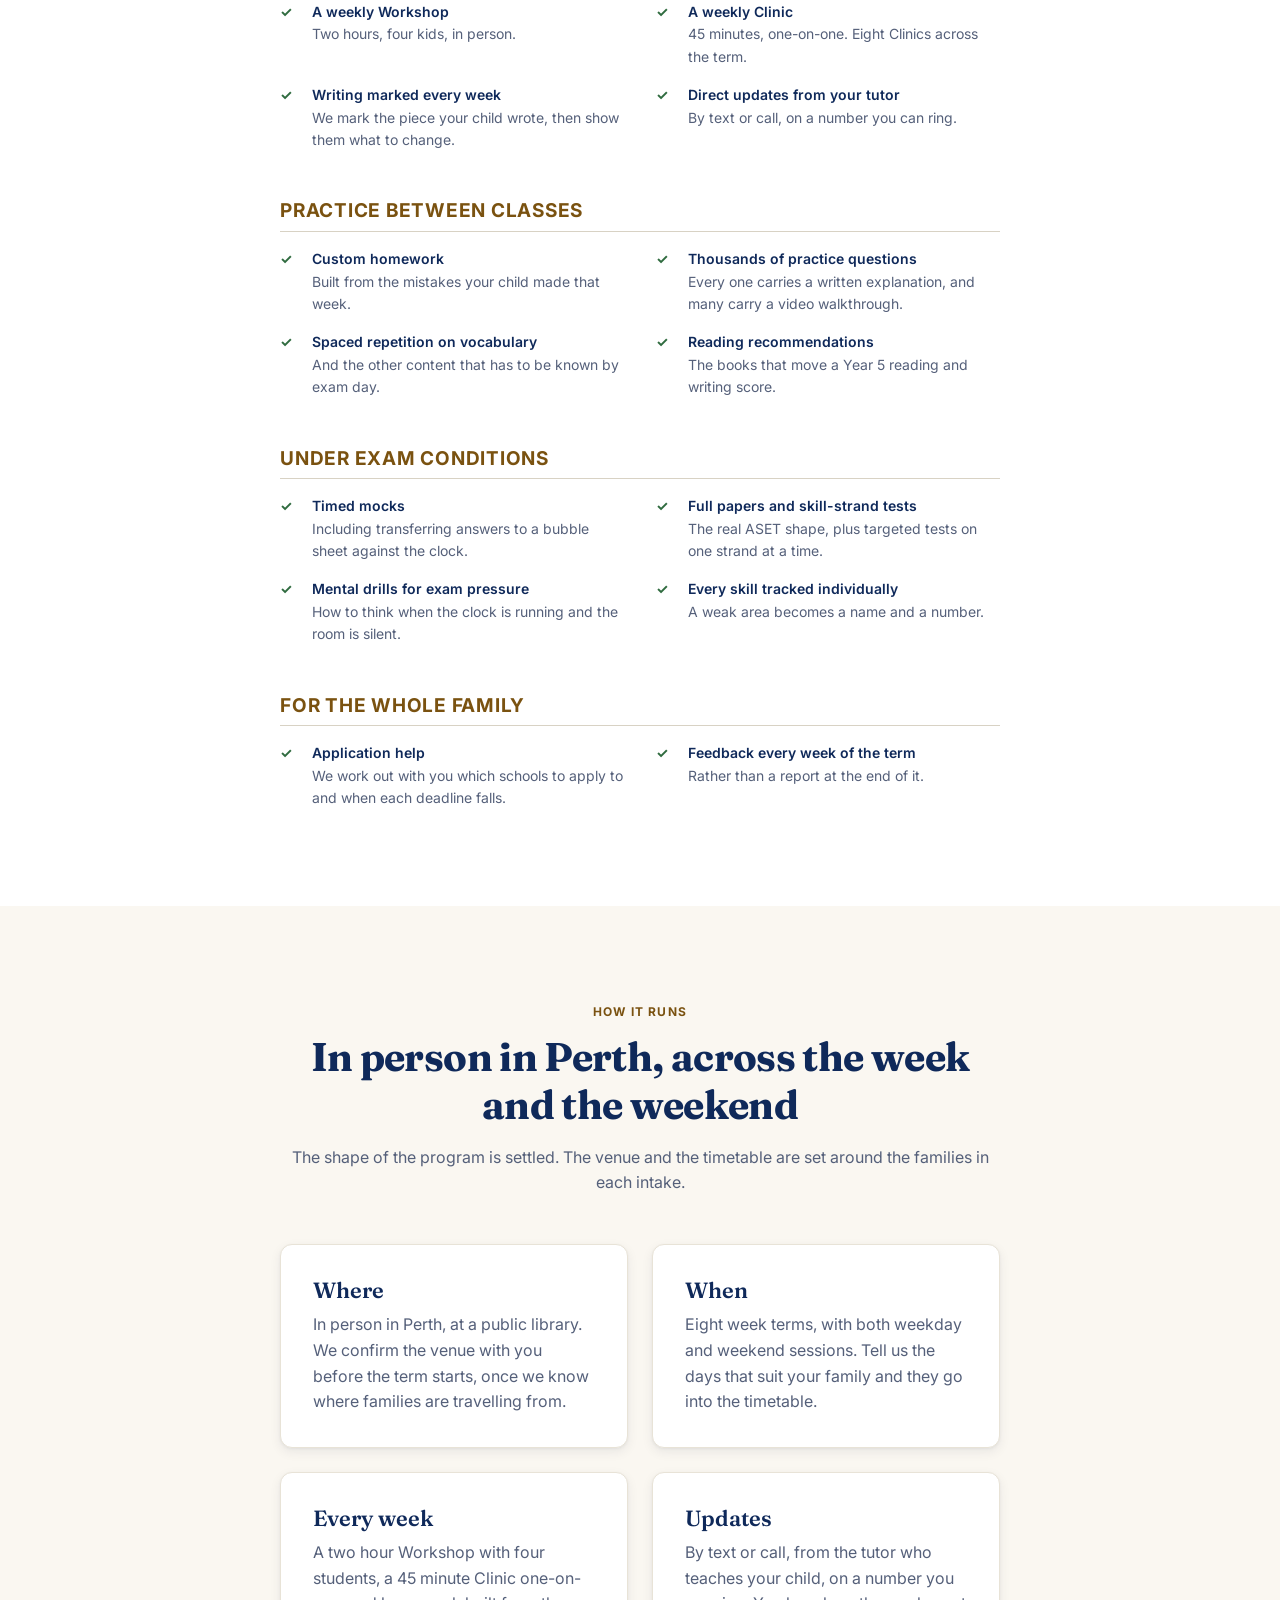
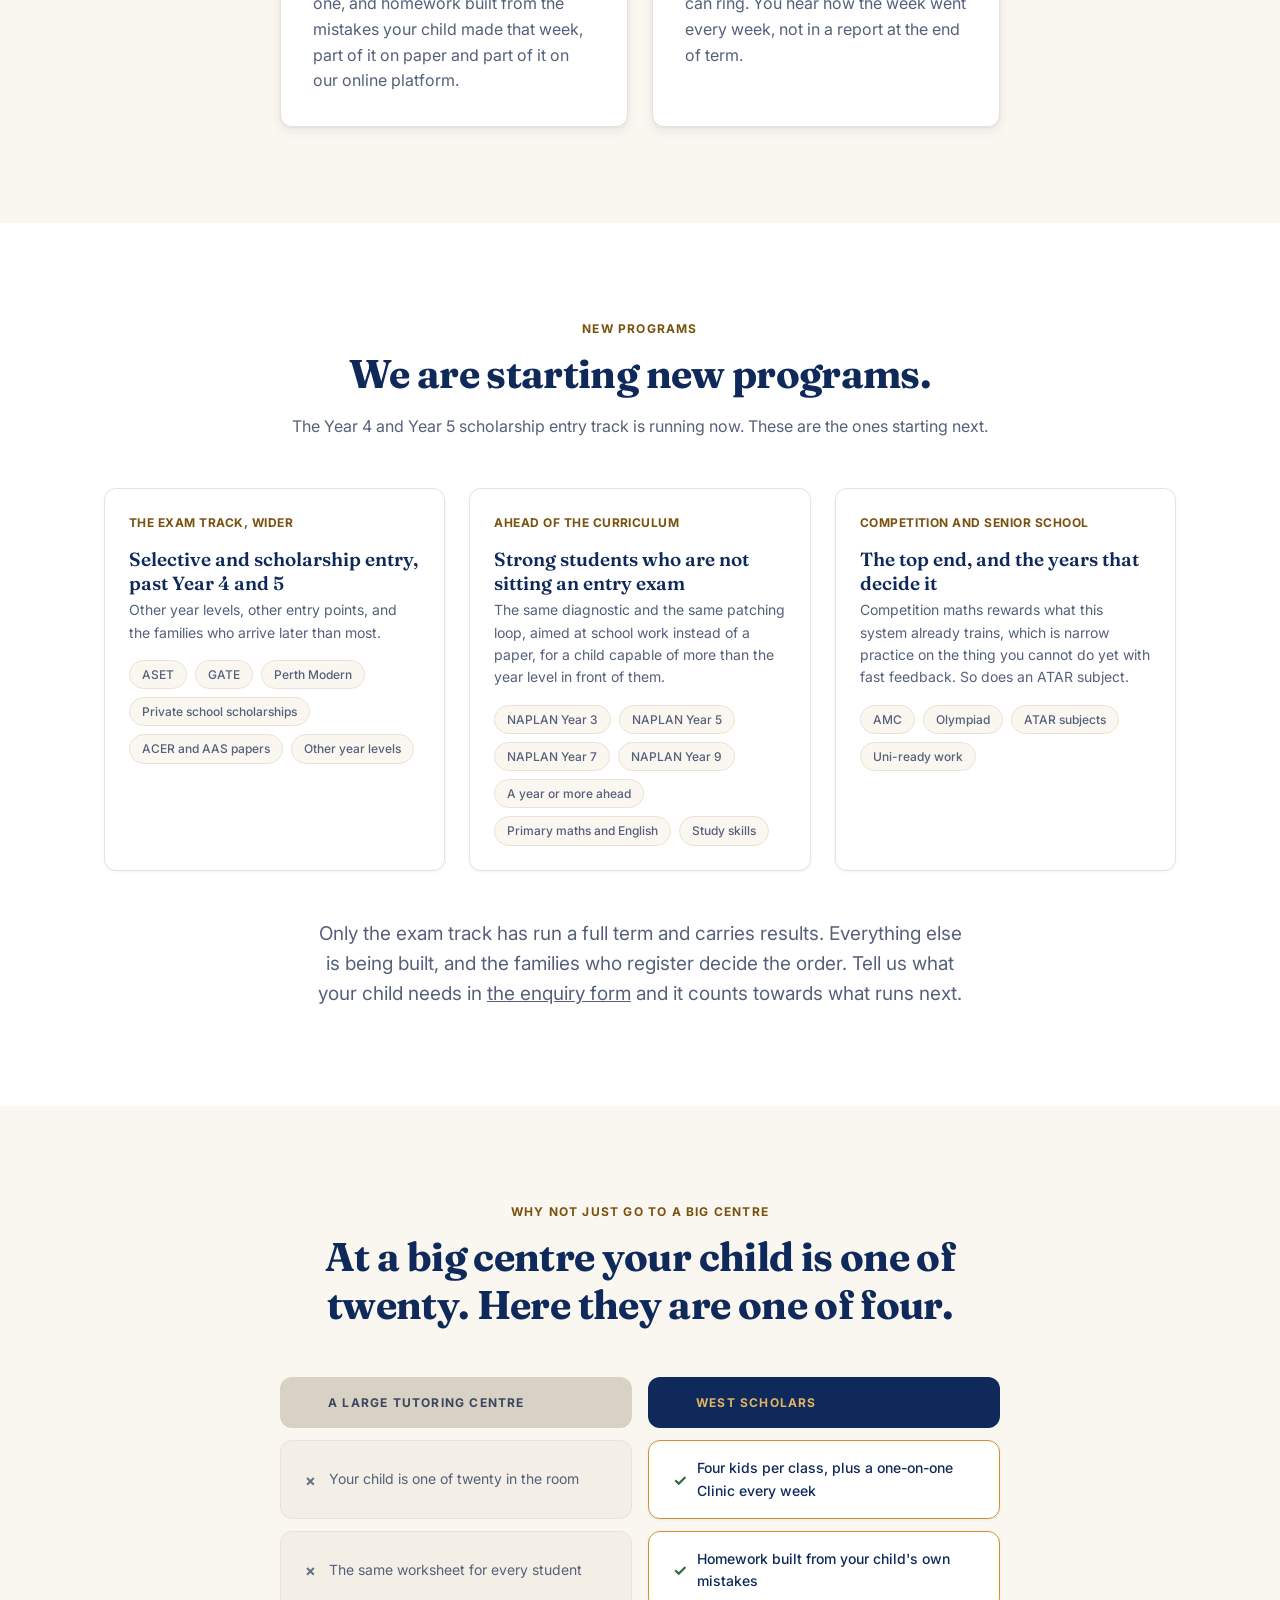
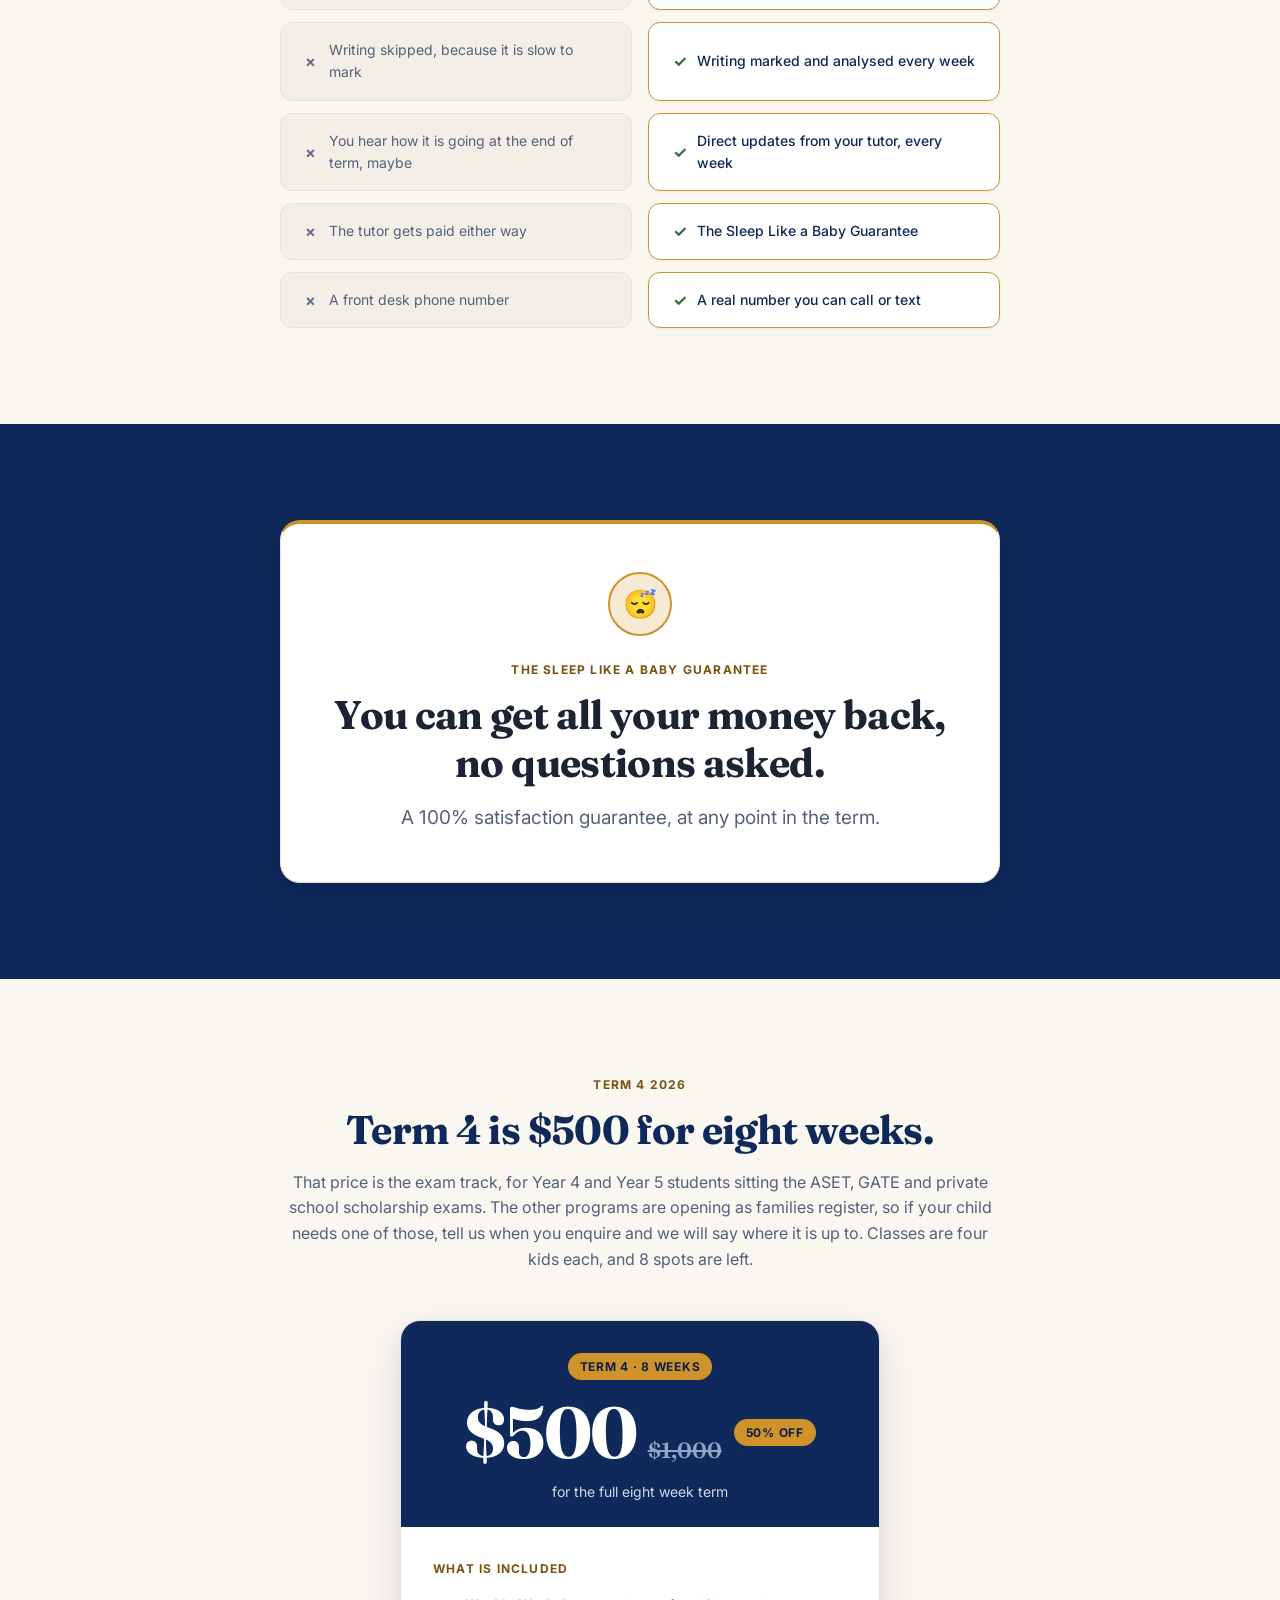
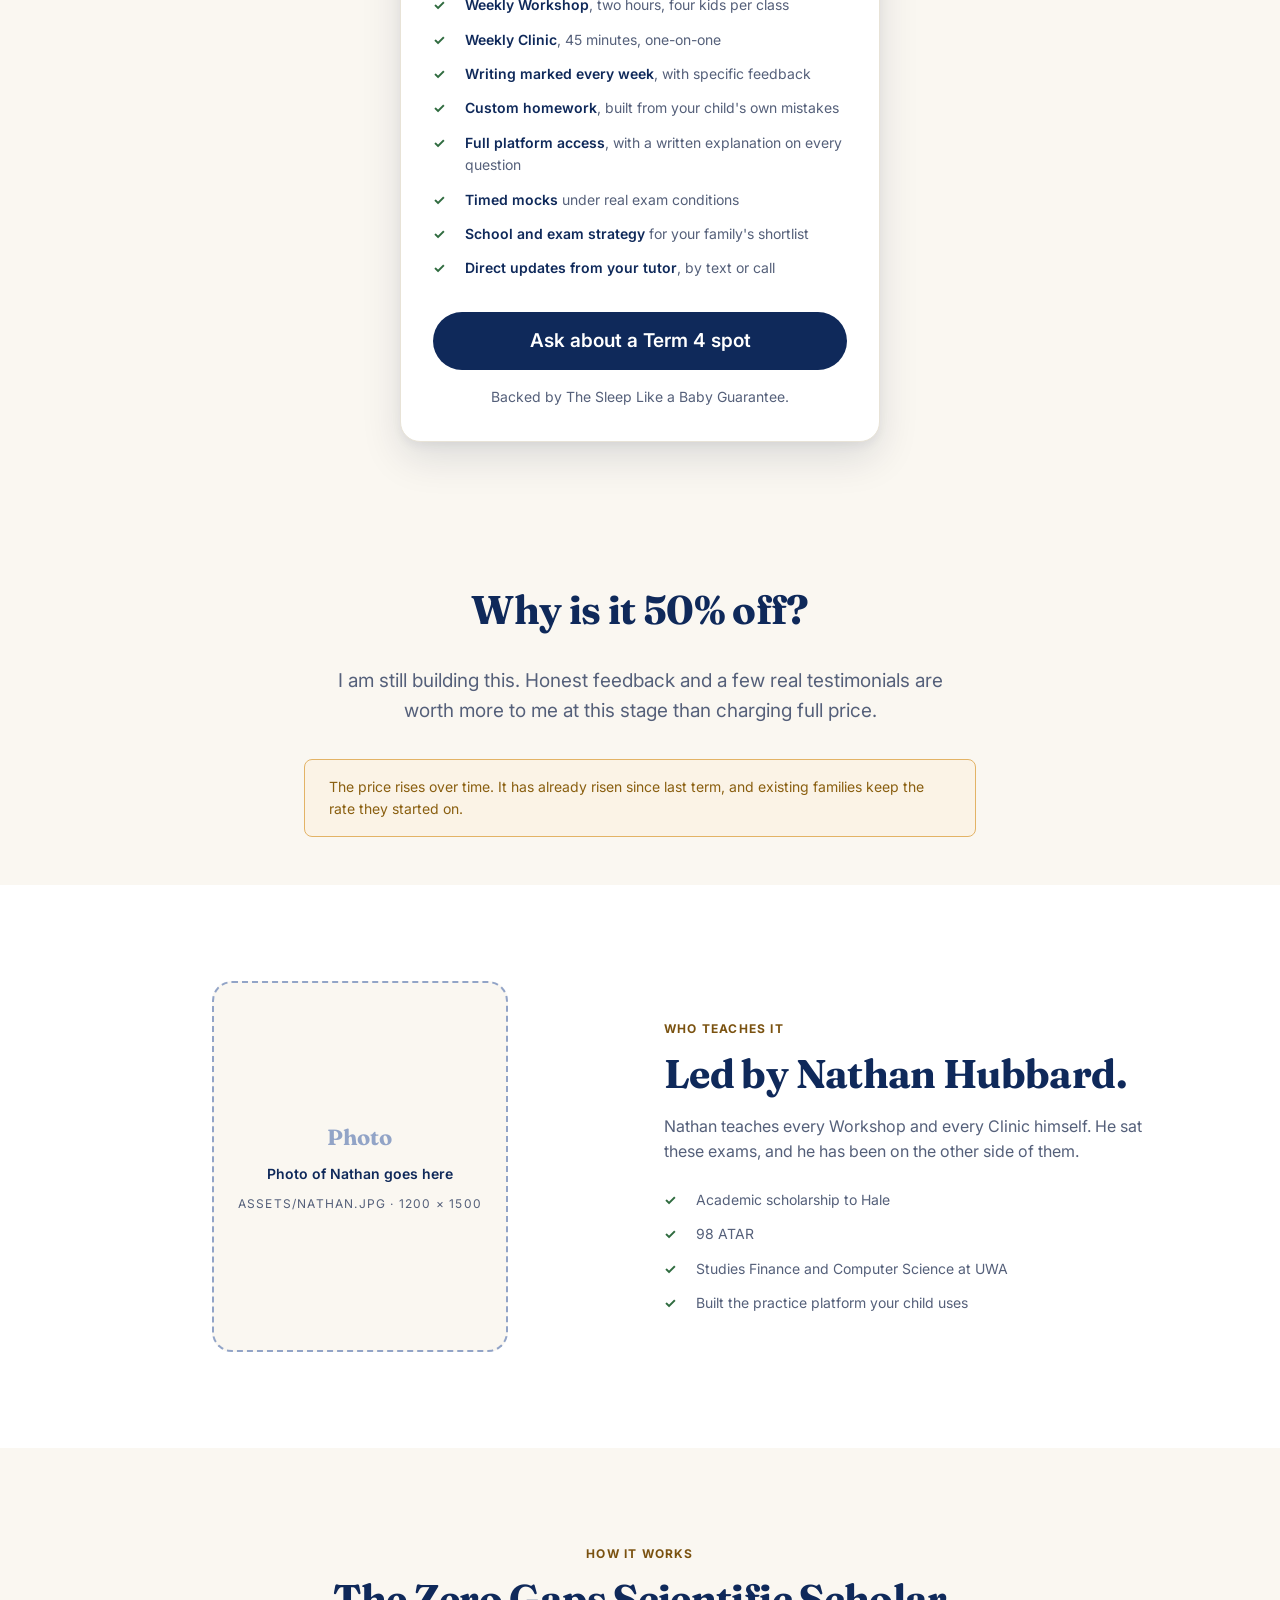
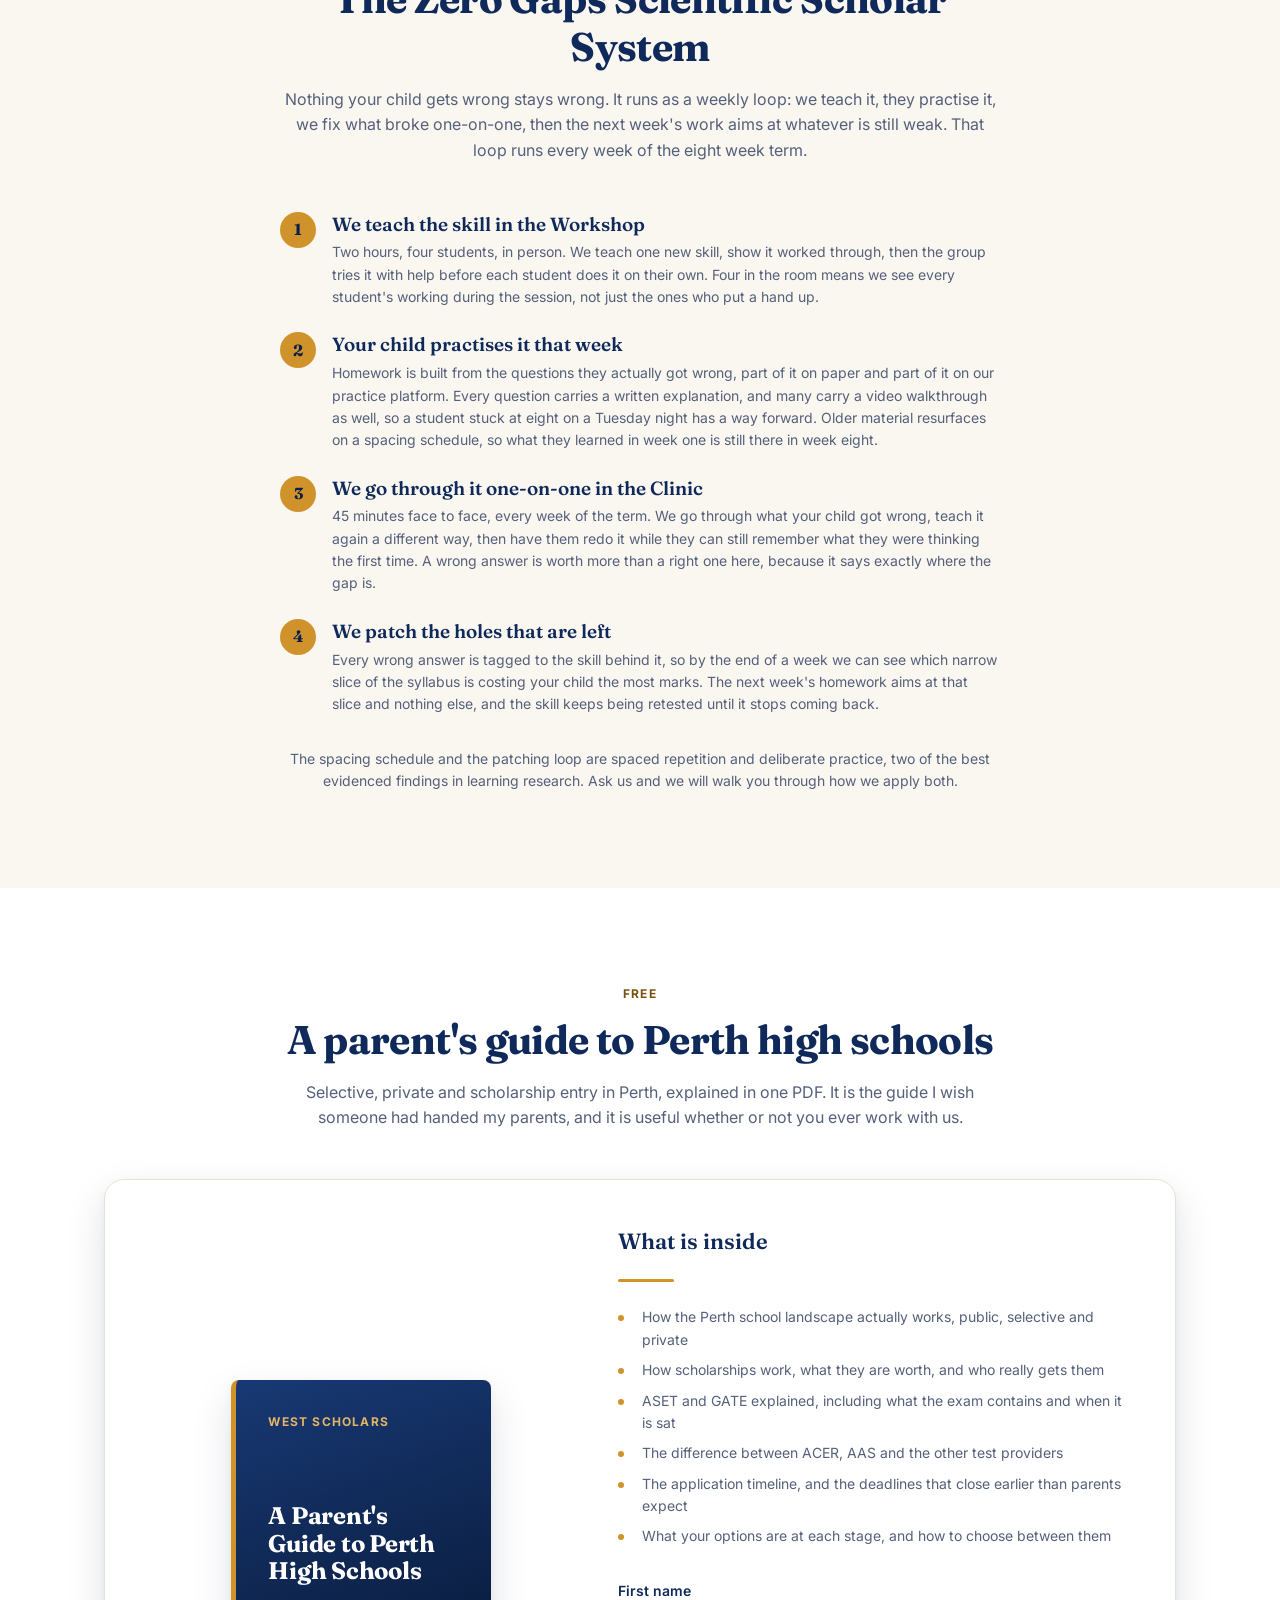
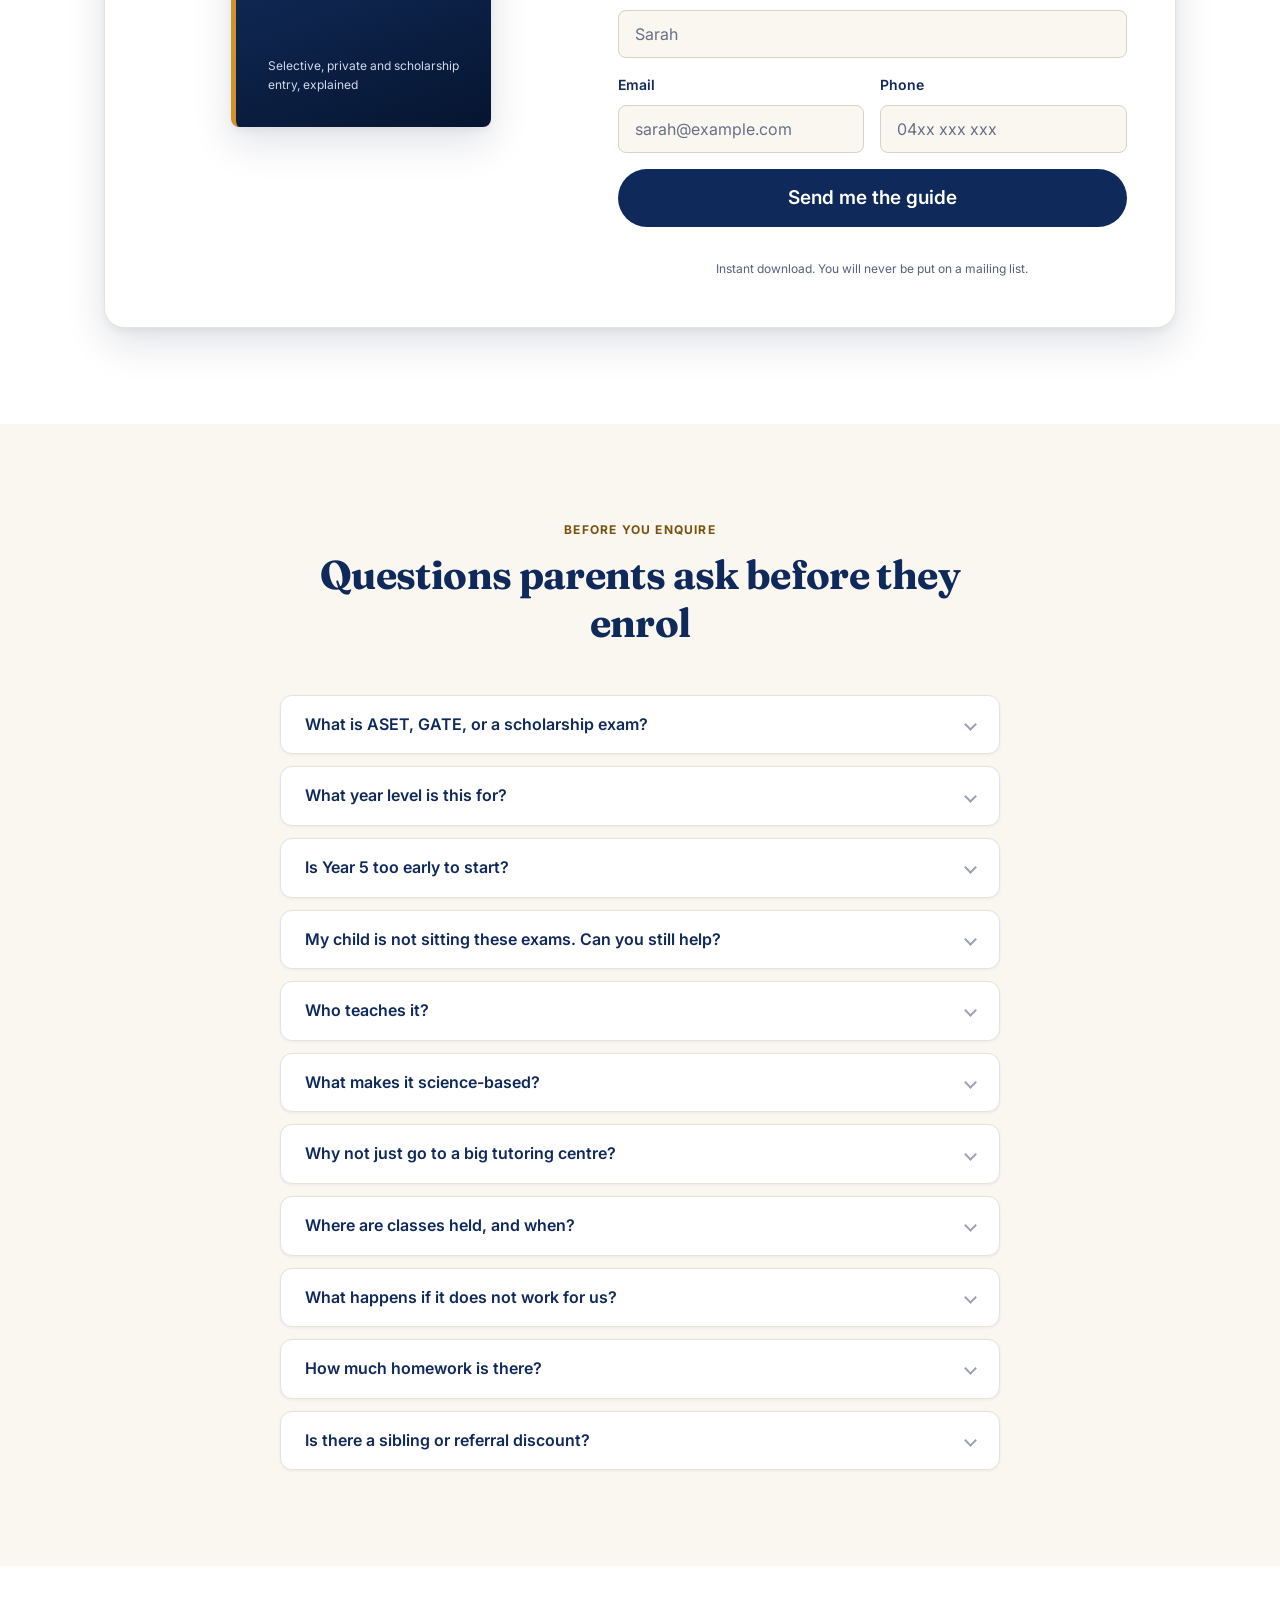
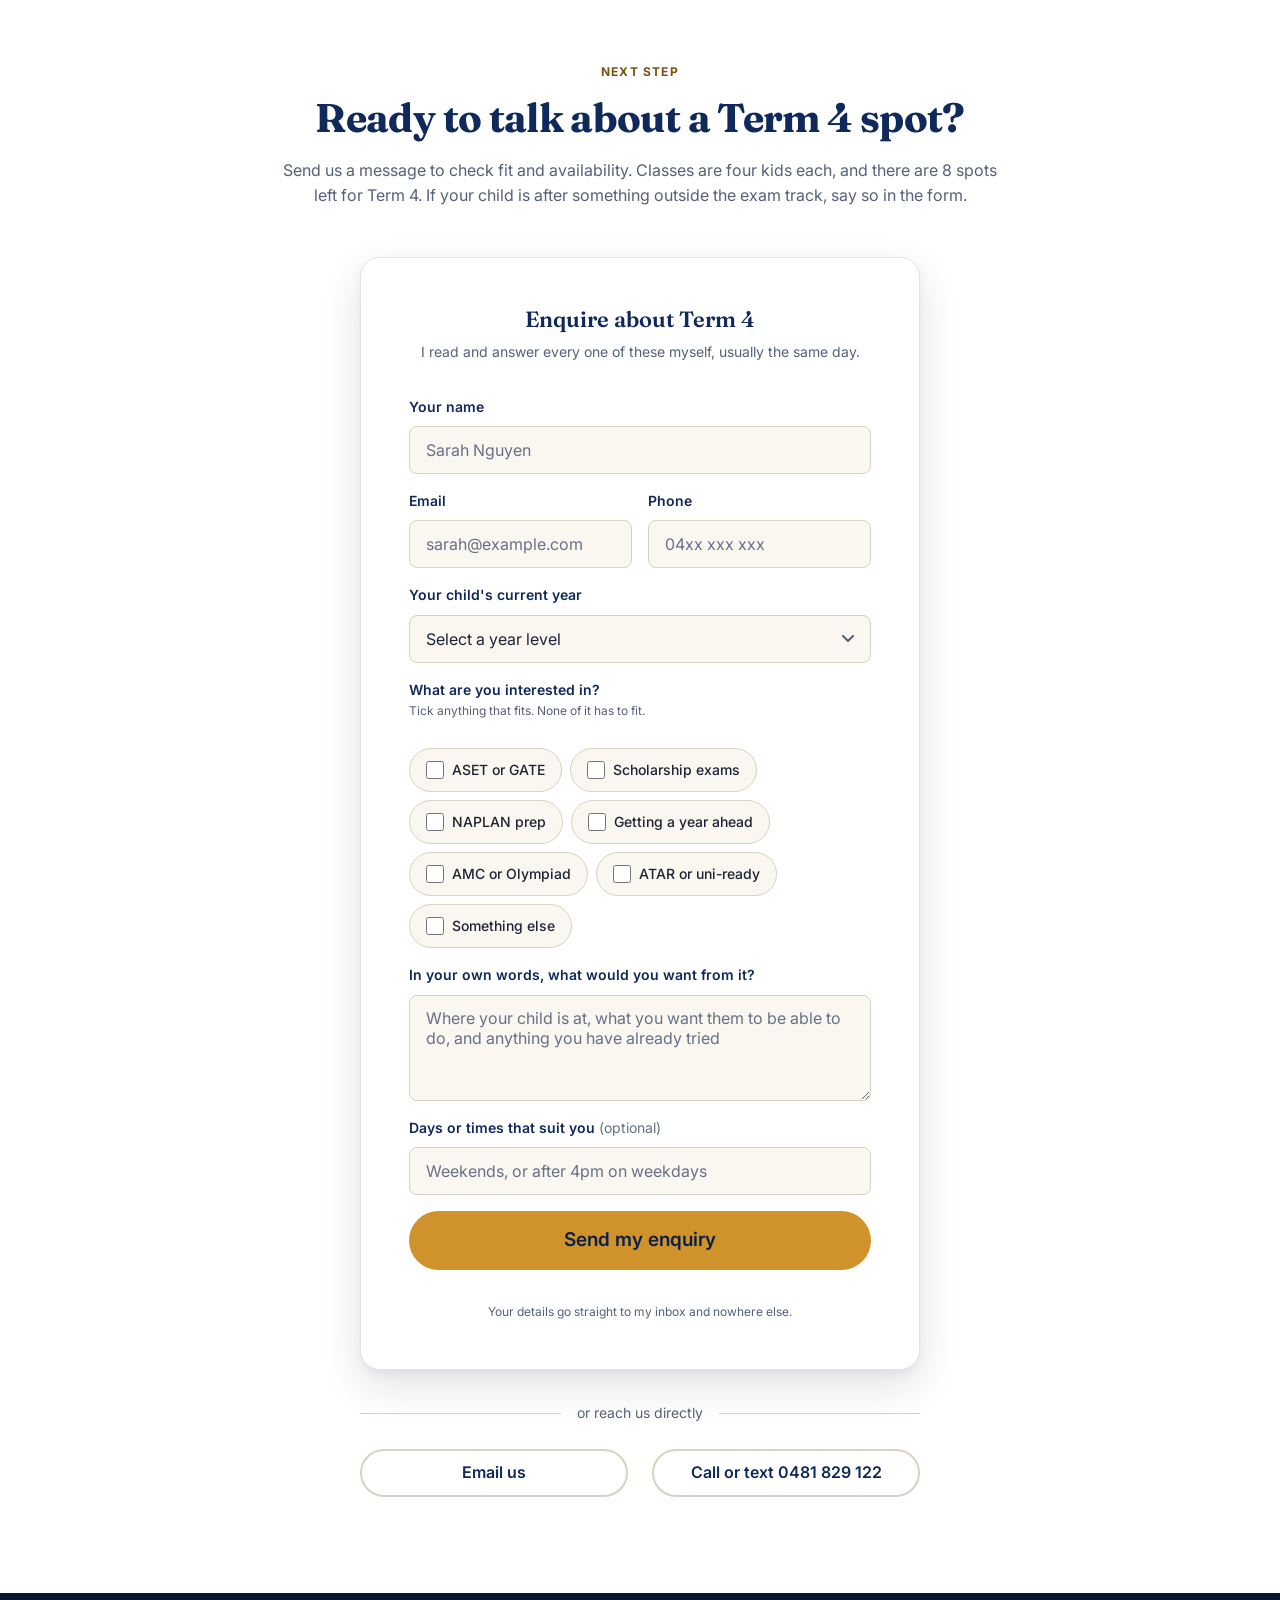
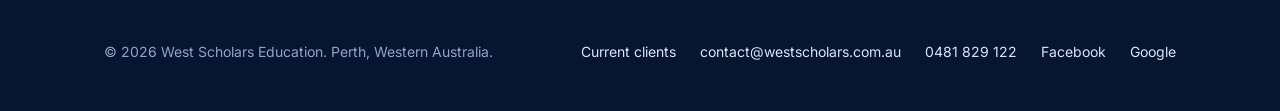
==== commit 4cef8720: "Homepage pass 3: reorder the page around the enquiry form Nathan set the order this time. Every sect" ====
--- a/index.html
+++ b/index.html
@@ -33,7 +33,7 @@
 <link rel="preconnect" href="https://fonts.googleapis.com">
 <link rel="preconnect" href="https://fonts.gstatic.com" crossorigin>
 <link href="https://fonts.googleapis.com/css2?family=Fraunces:opsz,wght@9..144,400..700&family=Inter:wght@400;500;600;700&display=swap" rel="stylesheet">
-<link rel="stylesheet" href="/assets/style.css?v=6">
+<link rel="stylesheet" href="/assets/style.css?v=7">
 </head>
 <body>
 
@@ -56,7 +56,7 @@
       <a href="#results">Results</a>
       <a href="#system">How it works</a>
       <a href="#pricing">Term 4</a>
-      <a href="#next">What is next</a>
+      <a href="#next">New programs</a>
       <a href="#faq">FAQ</a>
       <a class="nav-cta" href="#contact">Enrol for Term 4</a>
     </nav>
@@ -67,8 +67,14 @@
 
 <!-- ========================= HERO =========================
      Says what the business does, then what the parent gets and what the next
-     step is. It deliberately does not restate what a scholarship is worth:
-     that belongs in the FAQ, where a parent who does not know is asking. -->
+     step is. The cohort photo runs beside the copy rather than under it,
+     because it is the first proof a visitor meets and it should land before
+     anyone has scrolled. It is an image element and never a CSS background: a
+     background disappears entirely when the edge serves a stale stylesheet,
+     and this is the only piece of visual proof on the page.
+     The stat panel that used to sit here is gone. Every number on it already
+     lives in the results section below, and the photo now does the hero's
+     proof job instead. -->
 <section class="hero">
   <div class="wrap">
     <div>
@@ -83,48 +89,22 @@
       </div>
     </div>
 
-    <aside class="proof-panel" aria-label="First cohort results">
-      <span class="eyebrow">First cohort, 2026</span>
-      <p class="proof-stat">
-        <span class="num">30%</span>
-        <span class="cap">improvement from baseline to final mock, across an eight week term.</span>
-      </p>
-      <hr>
-      <div class="proof-list">
-        <div>
-          <div class="k">3 of 4</div>
-          <div class="v">students improved their overall score in their first term</div>
-        </div>
-        <div>
-          <div class="k">100%</div>
-          <div class="v">of students improved their reading score</div>
-        </div>
-        <div>
-          <div class="k">8</div>
-          <div class="v">weeks from the baseline mock to the final mock</div>
-        </div>
-      </div>
-      <p class="proof-foot">Early results from our first cohort of four students. The full figures are below.</p>
-    </aside>
-  </div>
-</section>
-
-<!-- ========================= PROOF STRIP =========================
-     The cohort photo runs here, straight under the hero, so the first proof a
-     visitor meets is a room of real families rather than a number. No caption:
-     the photo is the claim, and a line of text under it only described what is
-     already visible. It is an image element and never a CSS background, so it
-     still renders when the edge is serving a stale stylesheet.
-     The links below it sit inside .section-cream, not a bare div. They restyle
-     themselves by ground, so a strip with no known background renders white on
-     white. The marks are inline SVG, because the CSP allows no third party
-     images and there is no JavaScript on this site to fetch them with. -->
-<div class="section-cream">
-  <div class="wrap">
-    <div class="cohort-photo">
+    <div class="hero-photo">
       <img src="/assets/cohort.jpg" width="1440" height="1080" decoding="async"
            alt="The first West Scholars cohort and their parents together at the end of term.">
     </div>
+  </div>
+</section>
+
+<!-- ========================= PROOF STRIP =========================
+     The cohort photo used to run here and now sits inside the hero, so this is
+     the links on their own. They stay inside .section-cream, not a bare div:
+     they restyle themselves by ground, so a strip with no known background
+     renders white on white. The marks are inline SVG, because the CSP allows
+     no third party images and there is no JavaScript on this site to fetch
+     them with. -->
+<div class="section-cream">
+  <div class="wrap">
     <div class="social-proof">
       <a href="https://www.facebook.com/people/West-Scholars-Education/61594048093920/" target="_blank" rel="noopener">
         <svg viewBox="0 0 24 24" aria-hidden="true" focusable="false"><path fill="#1877f2" d="M24 12.073C24 5.446 18.627 0 12 0S0 5.446 0 12.073C0 18.063 4.388 23.027 10.125 23.927v-8.385H7.078v-3.469h3.047V9.43c0-3.007 1.792-4.669 4.533-4.669 1.312 0 2.686.235 2.686.235v2.953H15.83c-1.491 0-1.956.925-1.956 1.874v2.25h3.328l-.532 3.469h-2.796v8.385C19.612 23.027 24 18.063 24 12.073z"/></svg>
@@ -143,10 +123,12 @@
 </div>
 
 <!-- ========================= RESULTS =========================
-     Numbers only. The cohort photo used to sit in here and now runs directly
-     under the hero, because it is doing a different job: the chart shows the
-     improvement and the photo shows there is a real cohort, and the second one
-     has to land before a visitor has scrolled anywhere.
+     Numbers only. The cohort photo is up in the hero, because it is doing a
+     different job: the chart shows the improvement and the photo shows there
+     is a real cohort, and the second one has to land before a visitor has
+     scrolled anywhere. The chart carries .mt-16 rather than sitting on the
+     stat row's own margin, because the tiles and the graph are two separate
+     readings and ran together without it.
      Note: check.py scans raw text, so never write a literal image tag inside
      a comment here. It reads as a real one with no alt and fails the run. -->
 <section class="section-navy sec-anchor sec-major" id="results">
@@ -173,7 +155,7 @@
       </div>
     </div>
 
-    <div class="chart-card">
+    <div class="chart-card mt-16">
       <p class="chart-title">Total mock score, every student, all three mocks</p>
       <p class="chart-sub">Every student dipped at Mock 2 and three of the four jumped at Mock 3. Getting a student through that middle dip is most of the work.</p>
       <svg viewBox="0 0 760 318" class="chart" role="img" aria-labelledby="chartTitle chartDesc" preserveAspectRatio="xMidYMid meet">
@@ -265,78 +247,29 @@
   words outrank every stat on this page.
 -->
 
-<!-- ========================= WHO TEACHES IT =========================
-     Moved across from the old refer page, in team voice. Bullets rather than a
-     paragraph, because a parent scanning for the credentials should not have to
-     read a sentence to find them. The last bullet is the standard being claimed
-     rather than a fact about Nathan, so it stays as more tutors join. -->
+<!-- ========================= WHAT WE DO =========================
+     The short, direct pitch. Its only job is to say plainly what the program
+     is, so a parent who reads nothing else knows what they would be buying.
+     The full list of what is included is the next section down. -->
 <section class="section-cream sec-tight">
   <div class="wrap wrap-prose">
-    <div class="section-head mb-8">
-      <span class="eyebrow">Who teaches it</span>
-      <h2>Every tutor here has sat these exams and won them.</h2>
-    </div>
-    <p class="lead center center-x">West Scholars is led by Nathan Hubbard, who teaches every Workshop and every Clinic.</p>
-    <ul class="cred-list mt-8">
-      <li>Academic scholarship to Hale</li>
-      <li>98 ATAR</li>
-      <li>Studies Finance and Computer Science at UWA</li>
-      <li>Every tutor here has personally sat and won these exams before teaching them</li>
-    </ul>
-  </div>
-</section>
-
-<!-- ========================= THE SYSTEM ========================= -->
-<section class="section-white sec-major" id="system">
-  <div class="wrap">
-    <div class="section-head">
-      <span class="eyebrow">How it works</span>
-      <h2>The Zero Gaps Scientific Scholar System</h2>
-      <p>We use a four step system that means nothing your child gets wrong stays wrong. It runs every week of the term.</p>
-    </div>
-
-    <div class="steps wrap-prose">
-      <div class="step">
-        <div class="num">1</div>
-        <div>
-          <h4>We teach the skill in the Workshop</h4>
-          <p>The Workshop is two hours with four students in the room, in person. We teach the new skill and demonstrate it, then the group works through it with help before each student does it on their own.</p>
-        </div>
-      </div>
-      <div class="step">
-        <div class="num">2</div>
-        <div>
-          <h4>Your child practises it that week</h4>
-          <p>Through the week your child works through a mix of paper and platform homework, built from the questions they actually got wrong. Every question on the platform carries a video solution, so a student stuck at eight on a Tuesday night is not stuck for long.</p>
-        </div>
-      </div>
-      <div class="step">
-        <div class="num">3</div>
-        <div>
-          <h4>We go through it one-on-one in the Clinic</h4>
-          <p>The Clinic is 45 minutes face to face, every week of the term. We go through what your child got wrong, teach it again, and have them redo it while they can still remember what they were thinking the first time.</p>
-        </div>
-      </div>
-      <div class="step">
-        <div class="num">4</div>
-        <div>
-          <h4>We patch the holes that are left</h4>
-          <p>A diagnostic finds the narrow slice of the syllabus costing your child the most marks, and the next week's homework aims at that and nothing else.</p>
-        </div>
-      </div>
-    </div>
-
-    <p class="fine-print wrap-prose center mt-8">The diagnostic and the homework loop run on spaced repetition and deliberate practice, two of the best evidenced findings in learning research. Ask us and we will walk you through how we apply both.</p>
-  </div>
-</section>
-
-<!-- ========================= WHAT YOU GET ========================= -->
-<section class="section-cream sec-major" id="program">
-  <div class="wrap">
     <div class="section-head">
       <span class="eyebrow">What we do</span>
       <h2>We prepare them for the real thing.</h2>
-      <p>Generic tutoring teaches maths in general. We teach the paper your child will actually sit, down to its question types and time limits, along with the test craft most prep leaves out.</p>
+      <p>Generic tutoring teaches maths in general. We teach the paper your child will actually sit, down to its question types and its time limits, plus the test craft most prep leaves out. Eight weeks. A two hour Workshop of four students every week, and a 45 minute one-on-one Clinic every week.</p>
+    </div>
+  </div>
+</section>
+
+<!-- ========================= WHAT YOU GET =========================
+     The full list of what is in the term, grouped so a parent can scan it.
+     The short pitch is the section above; this one only enumerates. -->
+<section class="section-white sec-major" id="program">
+  <div class="wrap">
+    <div class="section-head">
+      <span class="eyebrow">What you get</span>
+      <h2>Everything included in the term.</h2>
+      <p>Eight weeks, four groups of things. Nothing here is an add-on and nothing here costs extra.</p>
     </div>
 
     <div class="feature-clusters wrap-prose">
@@ -354,7 +287,7 @@
         <h3>Practice between classes</h3>
         <ul class="feature-grid">
           <li><b>Custom homework</b>Built from the mistakes your child made that week.</li>
-          <li><b>Thousands of practice questions</b>Every one carries a video solution.</li>
+          <li><b>Thousands of practice questions</b>Every one carries a written explanation, and many carry a video walkthrough.</li>
           <li><b>Spaced repetition on vocabulary</b>And the other content that has to be known by exam day.</li>
           <li><b>Reading recommendations</b>The books that move a Year 5 reading and writing score.</li>
         </ul>
@@ -387,7 +320,7 @@
      Everything else is spelled out to the hour on purpose. This runs straight
      into the big centre comparison, and a parent should reach that with no open
      question about what they are actually buying. -->
-<section class="section-white sec-major">
+<section class="section-cream sec-major">
   <div class="wrap">
     <div class="section-head">
       <span class="eyebrow">How it runs</span>
@@ -416,18 +349,19 @@
   </div>
 </section>
 
-<!-- ========================= WHERE THIS IS HEADED =========================
-     Merged in from the old refer page. It sits this high up because a real
-     share of the traffic is after tutoring that is not the ASET, and burying
-     it near the footer loses those families. Framed as areas being built out,
-     never as courses already sitting on a shelf: only the exam track has run a
-     term and carries numbers, and the copy has to keep that line visible. -->
-<section class="section-cream sec-major" id="next">
-  <div class="wrap">
-    <div class="section-head">
-      <span class="eyebrow">Where this is headed</span>
-      <h2>Where this system goes after the exam track</h2>
-      <p>We are starting a number of new programs. The exam track is the one running today, and these are the areas opening next.</p>
+<!-- ========================= NEW PROGRAMS =========================
+     Sits above the pricing section on purpose. The price below it is the exam
+     track only, and a real share of the traffic is after something else, so
+     those families have to be caught before they meet a price that is not for
+     them. Framed as areas starting, never as courses already sitting on a
+     shelf: only the exam track has run a term and carries numbers, and the
+     copy has to keep that line visible. -->
+<section class="section-white sec-major" id="next">
+  <div class="wrap">
+    <div class="section-head">
+      <span class="eyebrow">New programs</span>
+      <h2>We are starting new programs.</h2>
+      <p>The Year 4 and Year 5 scholarship entry track is running now. These are the ones starting next.</p>
     </div>
 
     <div class="grid grid-3">
@@ -447,10 +381,13 @@
 
       <div class="skills-group">
         <div class="meta">Ahead of the curriculum</div>
-        <h3>Strong students who are not sitting an exam</h3>
+        <h3>Strong students who are not sitting an entry exam</h3>
         <p class="fine-print">The same diagnostic and the same patching loop, aimed at school work instead of a paper, for a child capable of more than the year level in front of them.</p>
         <div class="tag-row mt-4">
-          <span class="tag">NAPLAN prep</span>
+          <span class="tag">NAPLAN Year 3</span>
+          <span class="tag">NAPLAN Year 5</span>
+          <span class="tag">NAPLAN Year 7</span>
+          <span class="tag">NAPLAN Year 9</span>
           <span class="tag">A year or more ahead</span>
           <span class="tag">Primary maths and English</span>
           <span class="tag">Study skills</span>
@@ -475,7 +412,7 @@
 </section>
 
 <!-- ========================= COMPARISON ========================= -->
-<section class="section-white sec-major">
+<section class="section-cream sec-major">
   <div class="wrap">
     <div class="section-head">
       <span class="eyebrow">Why not just go to a big centre</span>
@@ -555,7 +492,7 @@
           <li><b>Weekly Clinic</b>, 45 minutes, one-on-one</li>
           <li><b>Writing marked every week</b>, with specific feedback</li>
           <li><b>Custom homework</b>, built from your child's own mistakes</li>
-          <li><b>Full platform access</b>, with a video solution on every question</li>
+          <li><b>Full platform access</b>, with a written explanation on every question</li>
           <li><b>Timed mocks</b> under real exam conditions</li>
           <li><b>School and exam strategy</b> for your family's shortlist</li>
           <li><b>Direct updates from your tutor</b>, by text or call</li>
@@ -579,6 +516,89 @@
     </div>
     <p class="lead center-x center">I am still building this. Honest feedback and a few real testimonials are worth more to me at this stage than charging full price.</p>
     <p class="notice pending mt-8">The price rises over time. It has already risen since last term, and existing families keep the rate they started on.</p>
+  </div>
+</section>
+
+<!-- ========================= WHO TEACHES IT =========================
+     Ownership, not a team claim. Nathan runs this himself and these are his
+     credentials, so nothing here implies other tutors. If that changes, it
+     changes here, in the FAQ answer and in the FAQPage structured data at the
+     foot of this file, which all said the same thing and have to keep saying
+     the same thing.
+     PHOTO SLOT: the .photo-slot block below is a placeholder frame, not an
+     image. When Nathan's portrait arrives it becomes assets/nathan.jpg at
+     1200x1500 (portrait 4:5), and the placeholder is replaced by an image
+     element inside the same figure. -->
+<section class="section-white sec-major">
+  <div class="wrap">
+    <div class="photo-split portrait">
+      <figure>
+        <div class="photo-slot" role="img" aria-label="A photo of Nathan Hubbard will go here.">
+          <span class="ps-mark">Photo</span>
+          <span class="ps-text">Photo of Nathan goes here</span>
+          <span class="ps-size">assets/nathan.jpg &middot; 1200 &times; 1500</span>
+        </div>
+      </figure>
+      <div class="body">
+        <span class="eyebrow">Who teaches it</span>
+        <h2>Led by Nathan Hubbard.</h2>
+        <p>Nathan teaches every Workshop and every Clinic himself. He sat these exams, and he has been on the other side of them.</p>
+        <ul class="points">
+          <li>Academic scholarship to Hale</li>
+          <li>98 ATAR</li>
+          <li>Studies Finance and Computer Science at UWA</li>
+          <li>Built the practice platform your child uses</li>
+        </ul>
+      </div>
+    </div>
+  </div>
+</section>
+
+<!-- ========================= THE SYSTEM =========================
+     Sits low on the page on purpose. It is the mechanism in full, for the
+     parent who wants to know how the thing works before they commit, and by
+     the time someone reaches it they have already seen the results, the price
+     and the guarantee. -->
+<section class="section-cream sec-major" id="system">
+  <div class="wrap">
+    <div class="section-head">
+      <span class="eyebrow">How it works</span>
+      <h2>The Zero Gaps Scientific Scholar System</h2>
+      <p>Nothing your child gets wrong stays wrong. It runs as a weekly loop: we teach it, they practise it, we fix what broke one-on-one, then the next week's work aims at whatever is still weak. That loop runs every week of the eight week term.</p>
+    </div>
+
+    <div class="steps wrap-prose">
+      <div class="step">
+        <div class="num">1</div>
+        <div>
+          <h4>We teach the skill in the Workshop</h4>
+          <p>Two hours, four students, in person. We teach one new skill, show it worked through, then the group tries it with help before each student does it on their own. Four in the room means we see every student's working during the session, not just the ones who put a hand up.</p>
+        </div>
+      </div>
+      <div class="step">
+        <div class="num">2</div>
+        <div>
+          <h4>Your child practises it that week</h4>
+          <p>Homework is built from the questions they actually got wrong, part of it on paper and part of it on our practice platform. Every question carries a written explanation, and many carry a video walkthrough as well, so a student stuck at eight on a Tuesday night has a way forward. Older material resurfaces on a spacing schedule, so what they learned in week one is still there in week eight.</p>
+        </div>
+      </div>
+      <div class="step">
+        <div class="num">3</div>
+        <div>
+          <h4>We go through it one-on-one in the Clinic</h4>
+          <p>45 minutes face to face, every week of the term. We go through what your child got wrong, teach it again a different way, then have them redo it while they can still remember what they were thinking the first time. A wrong answer is worth more than a right one here, because it says exactly where the gap is.</p>
+        </div>
+      </div>
+      <div class="step">
+        <div class="num">4</div>
+        <div>
+          <h4>We patch the holes that are left</h4>
+          <p>Every wrong answer is tagged to the skill behind it, so by the end of a week we can see which narrow slice of the syllabus is costing your child the most marks. The next week's homework aims at that slice and nothing else, and the skill keeps being retested until it stops coming back.</p>
+        </div>
+      </div>
+    </div>
+
+    <p class="fine-print wrap-prose center mt-8">The spacing schedule and the patching loop are spaced repetition and deliberate practice, two of the best evidenced findings in learning research. Ask us and we will walk you through how we apply both.</p>
   </div>
 </section>
 
@@ -663,7 +683,7 @@
       </details>
       <details class="faq-item">
         <summary>Who teaches it?<span class="chev"></span></summary>
-        <div class="a">Nathan Hubbard, Senior Tutor, teaches every Workshop and every Clinic. He sat these exams, won an academic scholarship to Hale, finished with a 98 ATAR and studies Finance and Computer Science at UWA. Anyone who teaches here will have sat and won these exams themselves.</div>
+        <div class="a">Nathan Hubbard. He teaches every Workshop and every Clinic himself. He sat these exams, won an academic scholarship to Hale, finished with a 98 ATAR and studies Finance and Computer Science at UWA, and he built the practice platform your child uses.</div>
       </details>
       <details class="faq-item">
         <summary>What makes it science-based?<span class="chev"></span></summary>
@@ -851,7 +871,7 @@
     {
       "@type": "Question",
       "name": "Who teaches it?",
-      "acceptedAnswer": { "@type": "Answer", "text": "Nathan Hubbard, Senior Tutor, teaches every Workshop and every Clinic. He sat these exams, won an academic scholarship to Hale, finished with a 98 ATAR and studies Finance and Computer Science at UWA. Anyone who teaches here will have sat and won these exams themselves." }
+      "acceptedAnswer": { "@type": "Answer", "text": "Nathan Hubbard teaches every Workshop and every Clinic himself. He sat these exams, won an academic scholarship to Hale, finished with a 98 ATAR and studies Finance and Computer Science at UWA, and he built the practice platform your child uses." }
     },
     {
       "@type": "Question",
--- a/assets/style.css
+++ b/assets/style.css
@@ -537,85 +537,19 @@
   flex: none;
 }
 
-/* The hero proof panel: the most important block on the site. The gold top
-   rule is the same one the result tiles carry, so the panel reads as the first
-   instance of the proof language rather than as unrelated furniture. */
-.proof-panel {
-  background: rgba(255, 255, 255, 0.05);
+/* The cohort photo, beside the hero copy rather than under it. An image
+   element and never a background: when the edge served a stale stylesheet
+   against fresh markup, the background version left nothing at all in its
+   place, and this is the only visual proof on the page.
+   The shipped file is 1440px wide, which is roughly 2.5x the column it sits
+   in here, so it stays sharp on a retina screen. */
+.hero-photo img {
+  display: block;
+  width: 100%;
+  height: auto;
+  border-radius: var(--r-lg);
+  box-shadow: var(--e3);
   border: 1px solid rgba(255, 255, 255, 0.16);
-  border-top: 3px solid var(--brass-400);
-  border-radius: var(--r-lg);
-  padding: var(--s-8);
-}
-
-.proof-stat { font-family: var(--font-display); }
-.proof-stat .num {
-  display: block;
-  font-size: var(--fs-stat);
-  font-weight: 700;
-  letter-spacing: -0.03em;
-  line-height: 0.95;
-  color: var(--brass-300);
-  font-variant-numeric: tabular-nums;
-}
-.proof-stat .cap {
-  display: block;
-  font-family: var(--font-body);
-  font-size: var(--fs-sm);
-  color: var(--ink-on-navy);
-  margin-top: var(--s-3);
-  max-width: 30ch;
-}
-
-.proof-panel hr {
-  border: 0;
-  border-top: 1px solid rgba(255, 255, 255, 0.14);
-  margin-block: var(--s-6);
-}
-
-/* The three supporting figures, stacked rather than sat in a row. Stacking is
-   what gives the panel enough height to balance the headline column beside it,
-   and it lets each figure carry a full sentence instead of a cramped label. */
-.proof-list { display: grid; gap: var(--s-4); }
-.proof-list > div {
-  display: grid;
-  grid-template-columns: 4.5rem 1fr;
-  gap: var(--s-4);
-  align-items: center;
-}
-.proof-list .k {
-  font-family: var(--font-display);
-  font-size: var(--fs-h3);
-  font-weight: 700;
-  color: var(--brass-300);
-  line-height: 1;
-  font-variant-numeric: tabular-nums;
-}
-.proof-list .v { font-size: var(--fs-sm); color: var(--ink-on-navy); }
-
-.proof-foot {
-  margin-top: var(--s-6);
-  font-size: var(--fs-xs);
-  color: var(--navy-300);
-}
-
-.proof-row { display: flex; gap: var(--s-6); }
-.proof-row > div { flex: 1; }
-.proof-row .k {
-  font-family: var(--font-display);
-  font-size: var(--fs-stat-sm);
-  font-weight: 700;
-  color: var(--ink-inverse);
-  line-height: 1;
-  font-variant-numeric: tabular-nums;
-}
-.proof-row .v {
-  font-size: var(--fs-xs);
-  letter-spacing: var(--ls-label);
-  text-transform: uppercase;
-  color: var(--navy-200);
-  margin-top: var(--s-2);
-  font-weight: 600;
 }
 
 /* --------------------------------------------------------------------------
@@ -1506,6 +1440,11 @@
   color: var(--ink-soft);
 }
 
+/* A portrait photo in the split, rather than the landscape cohort shot. At the
+   full column width a 4:5 crop towers over the short text beside it, so it is
+   capped and centred in its own half. */
+.photo-split.portrait figure { max-width: 380px; margin-inline: auto; }
+
 .photo-split .body h2 { margin-bottom: var(--s-4); }
 .photo-split .body p { color: var(--ink-soft); }
 
@@ -1532,48 +1471,40 @@
 }
 .photo-split .points li b { color: var(--navy-800); font-weight: 600; }
 
-/* The same photo directly under the hero, carrying no caption and no frame of
-   its own. It is capped at the prose width because the shipped file is 1440px
-   wide, which is exactly 2x that column, and a wider display would soften it.
-   It sits on cream with the social links, so nothing here has to fight a navy
-   ground the way the old captioned version in the results section did. */
-.cohort-photo {
-  max-width: var(--w-prose);
-  margin-inline: auto;
-  padding-top: var(--s-10);
-}
-.cohort-photo img {
-  display: block;
-  width: 100%;
-  height: auto;
+/* A placeholder for a photo that has not been supplied yet. Deliberately
+   loud: a dashed frame with its own filename and pixel size written inside it,
+   so it cannot ship unnoticed the way a grey box or a stock image could.
+   Delete this rule once every slot on the site has a real photo in it. */
+.photo-slot {
+  aspect-ratio: 4 / 5;
+  display: flex;
+  flex-direction: column;
+  align-items: center;
+  justify-content: center;
+  gap: var(--s-2);
+  text-align: center;
+  padding: var(--s-6);
+  border: 2px dashed var(--navy-300);
   border-radius: var(--r-lg);
-  box-shadow: var(--e3);
-}
-
-/* The credentials under "who teaches it". A plain ticked list rather than the
-   feature grid: four short lines that a parent reads top to bottom, so one
-   column at any width. */
-.cred-list {
-  list-style: none;
-  padding: 0;
-  margin: 0;
-  display: grid;
-  gap: var(--s-3);
-  max-width: 44ch;
-  margin-inline: auto;
-}
-.cred-list li {
-  position: relative;
-  padding-left: var(--s-8);
+  background: var(--ground);
   color: var(--ink-soft);
 }
-.cred-list li::before {
-  content: "✓";
-  position: absolute;
-  left: 0;
-  top: 0;
-  color: var(--success);
-  font-weight: 700;
+.photo-slot .ps-mark {
+  font-family: var(--font-display);
+  font-size: var(--fs-h3);
+  font-weight: 700;
+  color: var(--navy-300);
+}
+.photo-slot .ps-text {
+  font-size: var(--fs-sm);
+  font-weight: 600;
+  color: var(--navy-800);
+}
+.photo-slot .ps-size {
+  font-size: var(--fs-xs);
+  letter-spacing: var(--ls-label);
+  text-transform: uppercase;
+  color: var(--ink-soft);
 }
 
 /* --------------------------------------------------------------------------
@@ -1892,7 +1823,6 @@
 
 @media (max-width: 480px) {
   .skills-block { grid-template-columns: 1fr; }
-  .proof-row { flex-direction: column; gap: var(--s-4); }
   .btn-row > .btn { width: 100%; }
 }
 
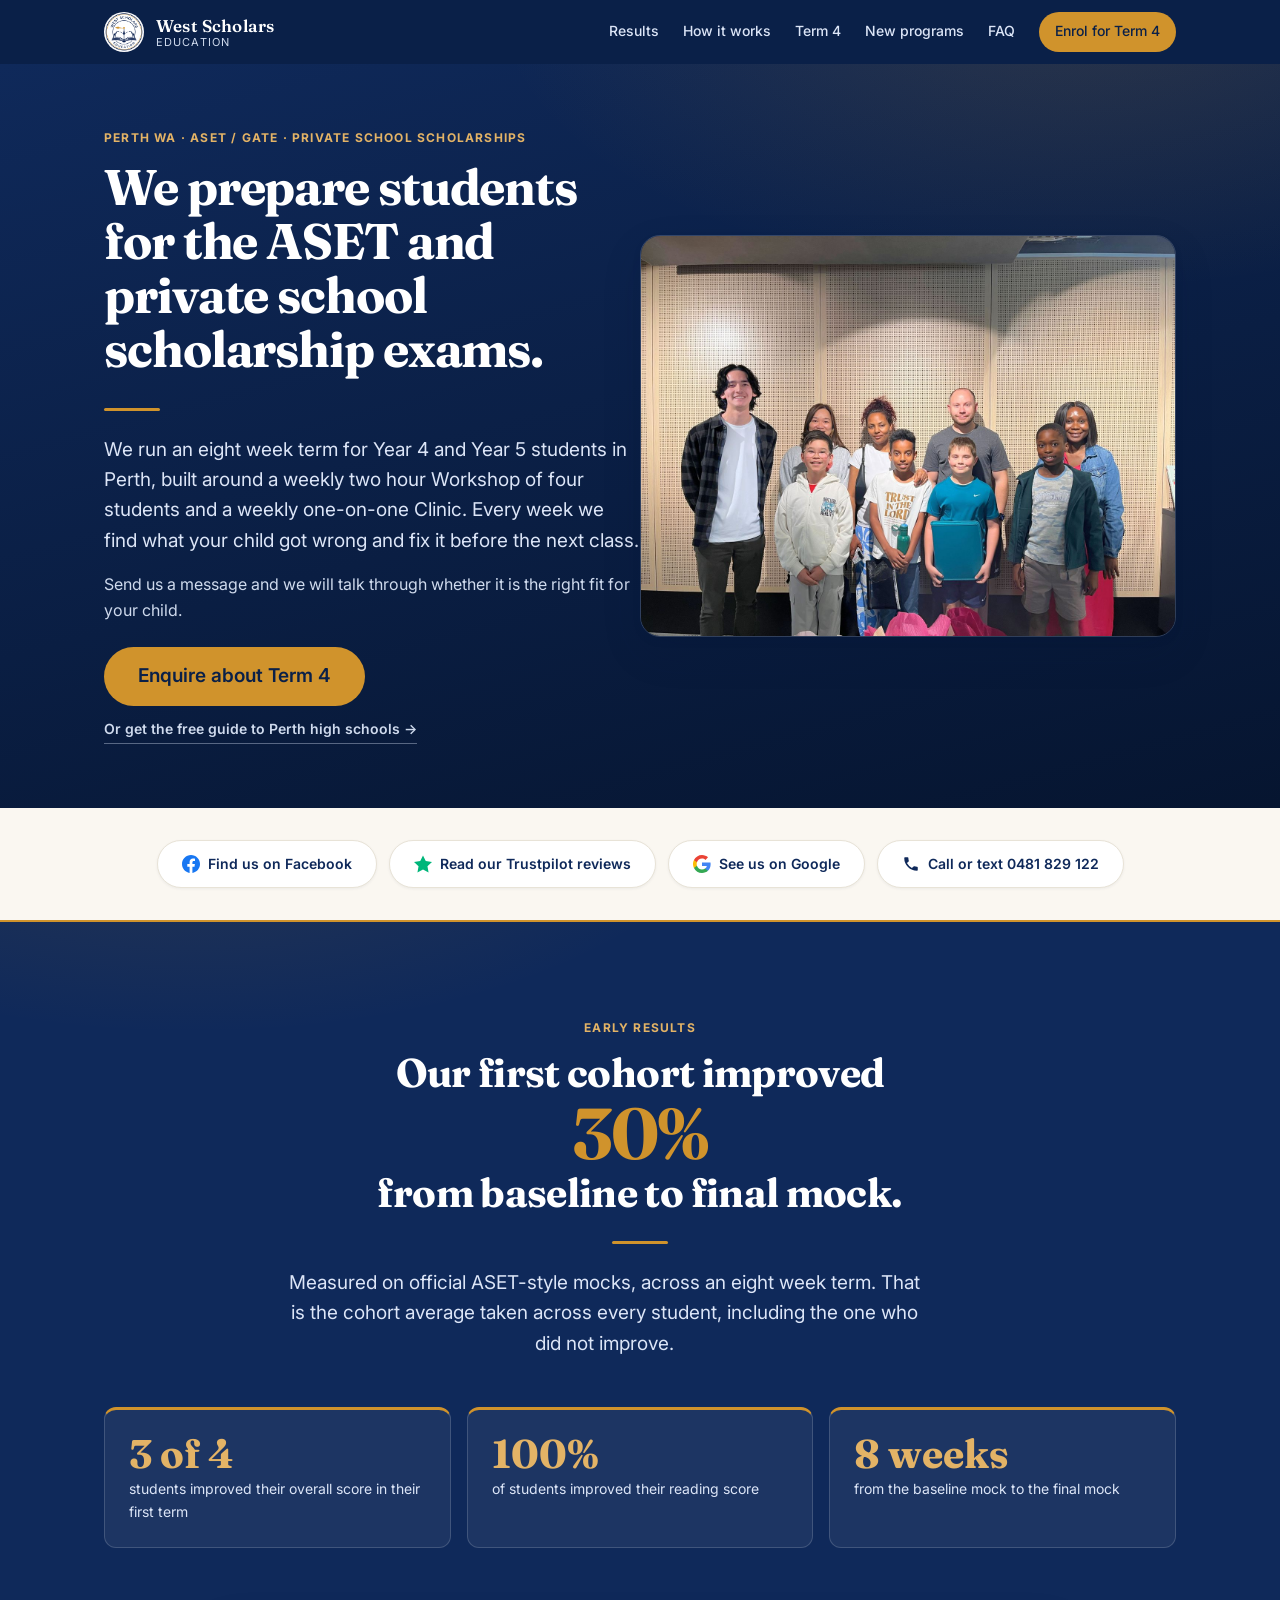
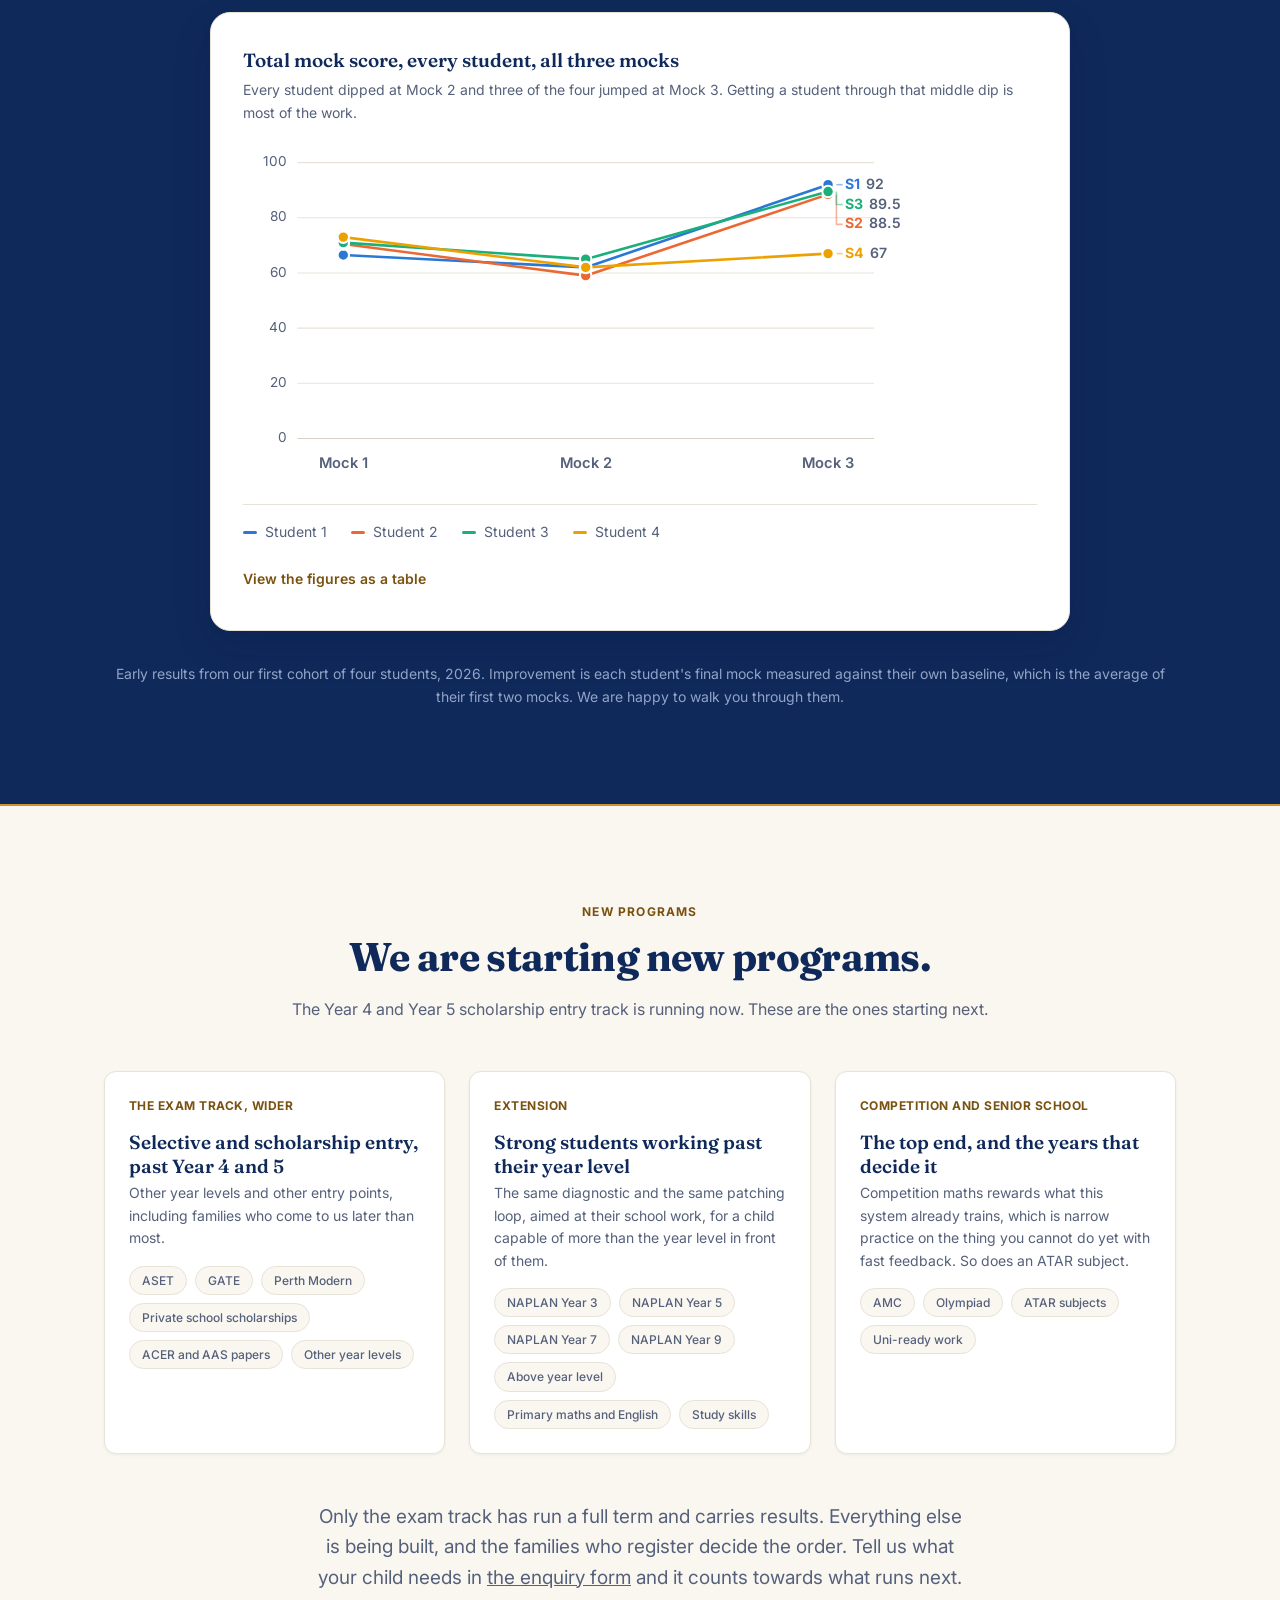
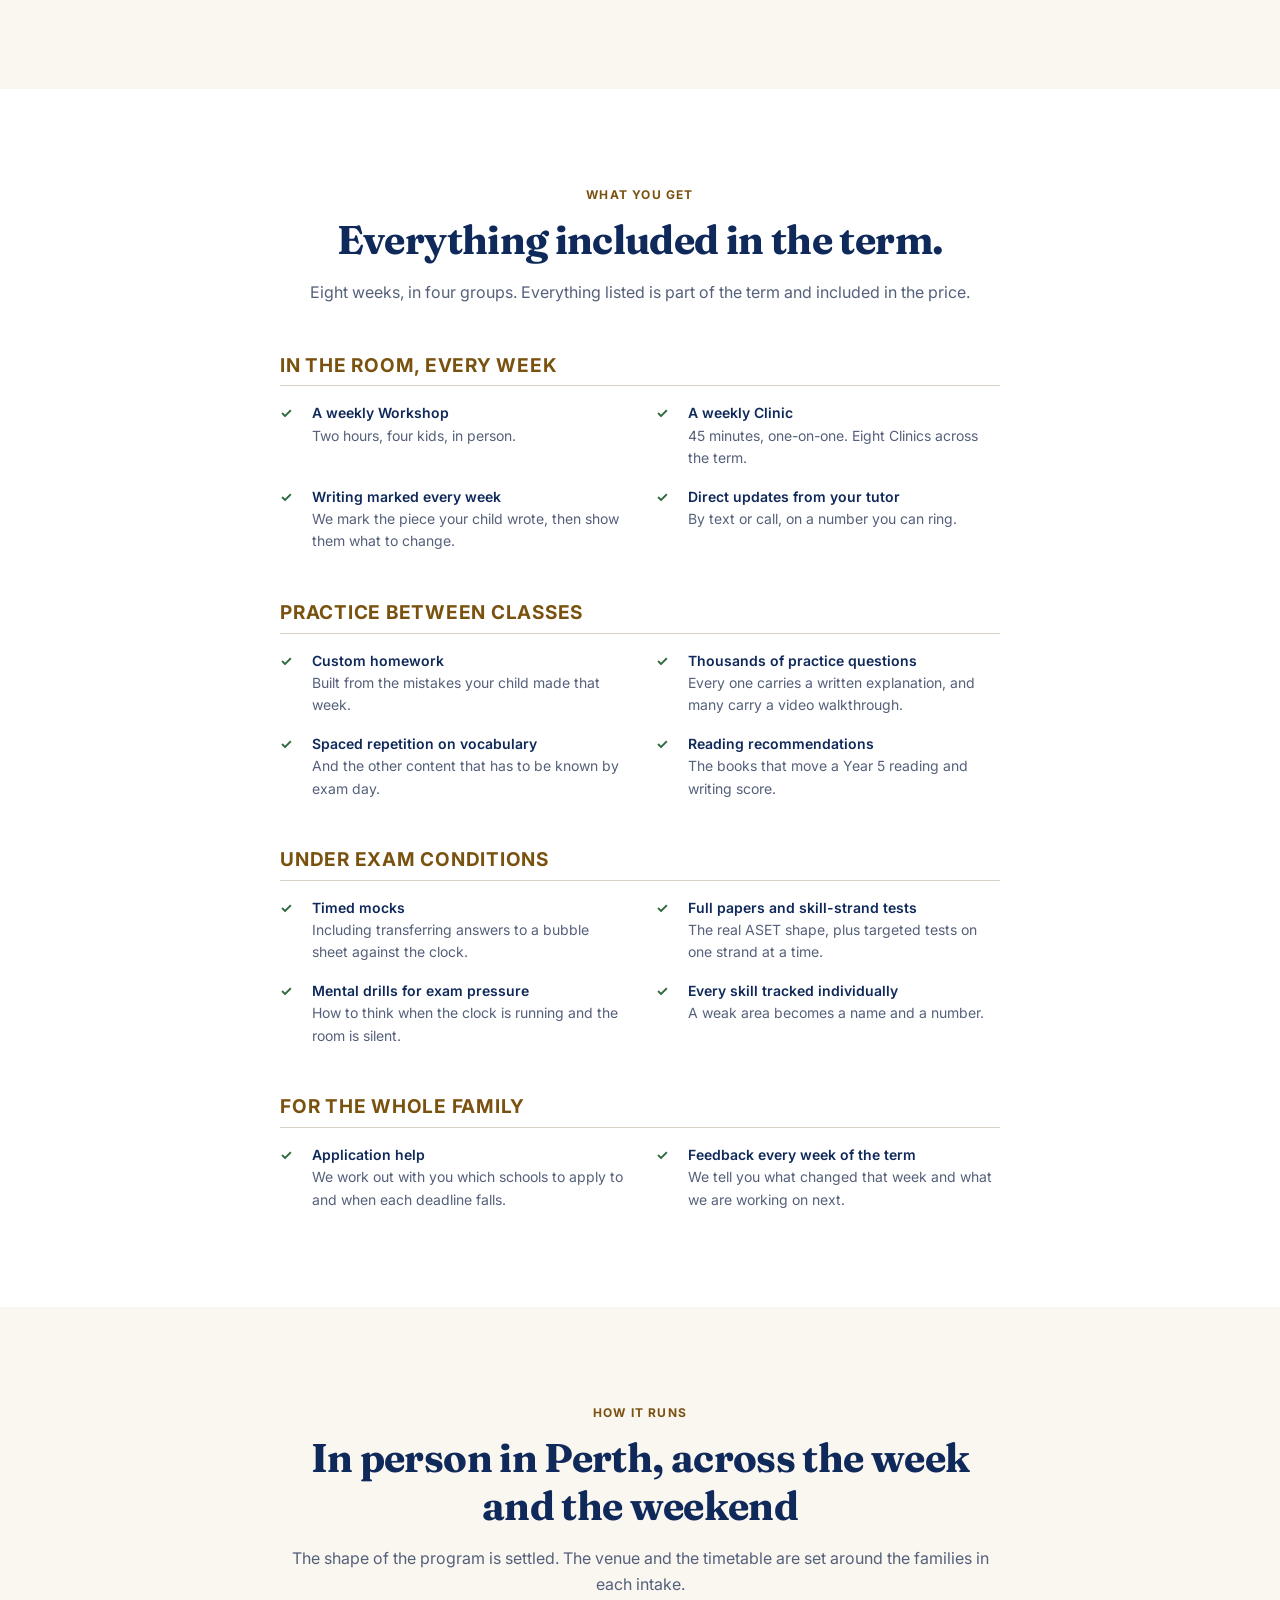
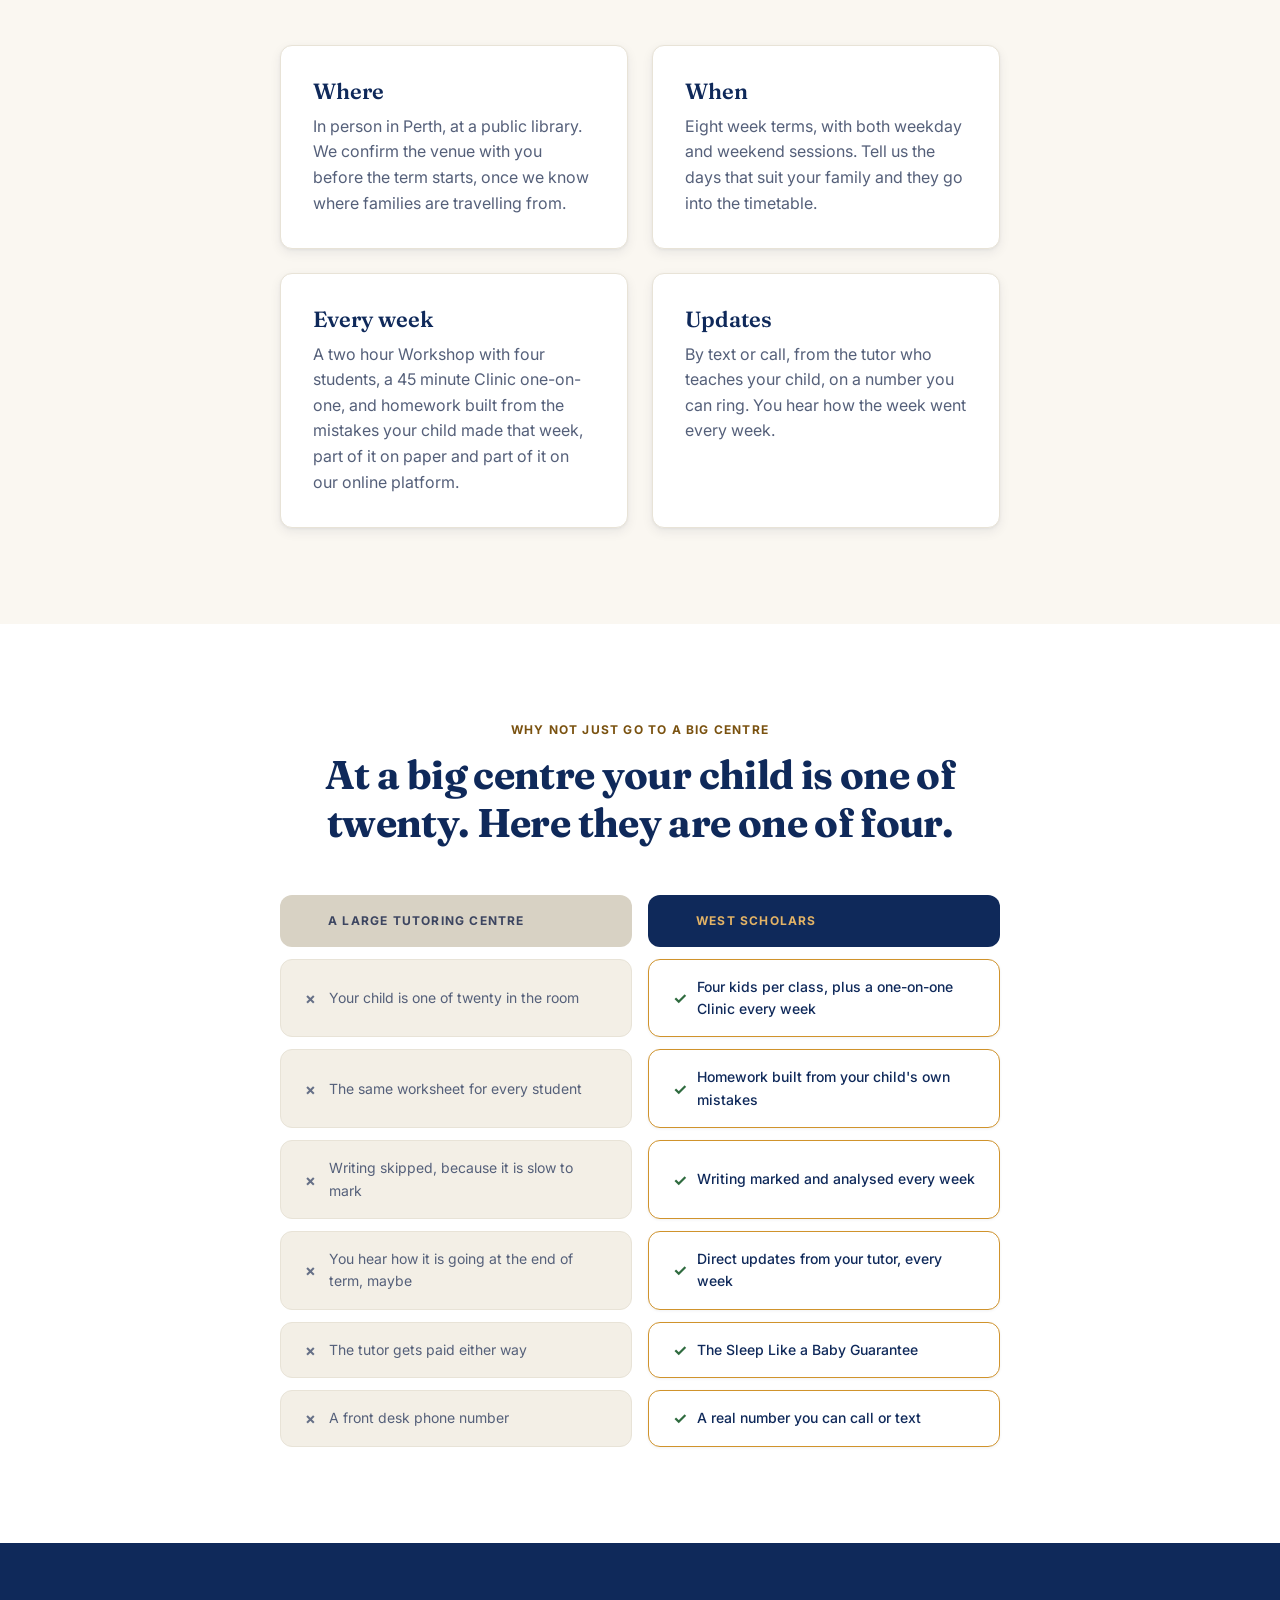
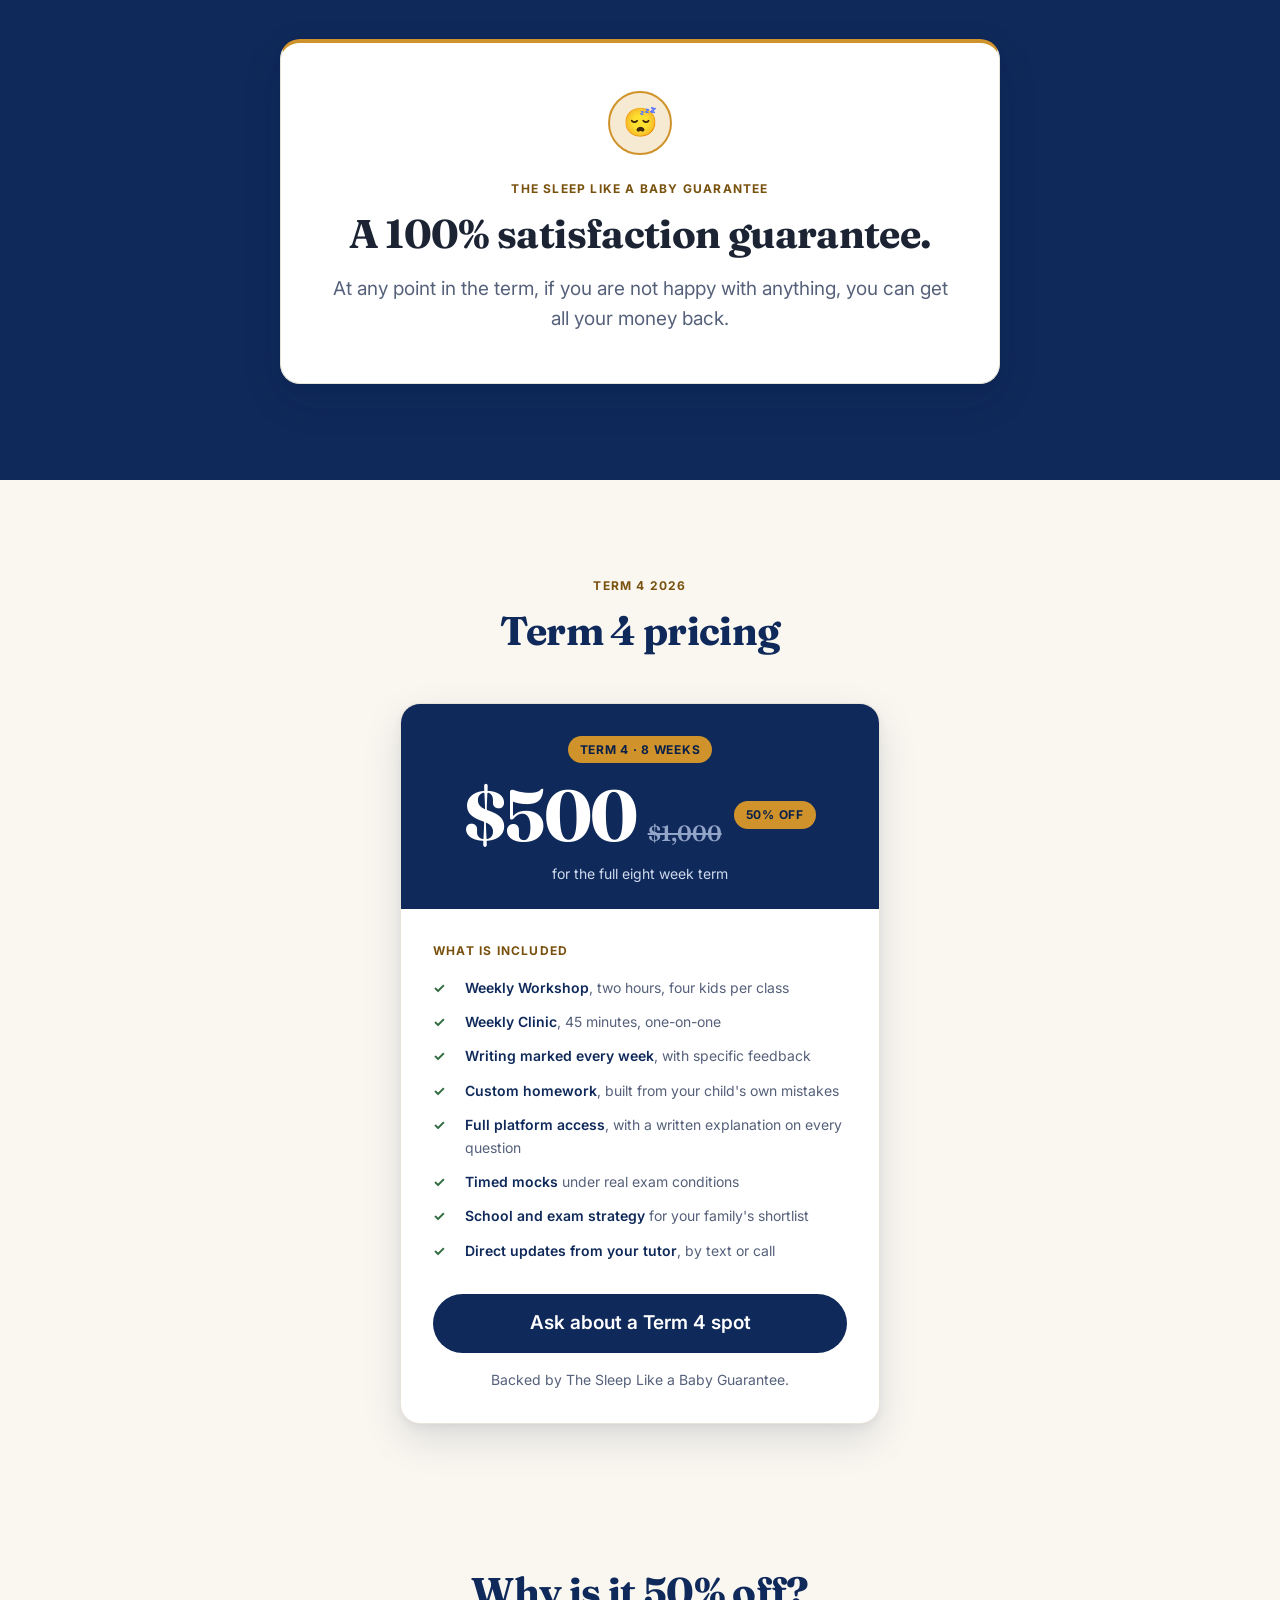
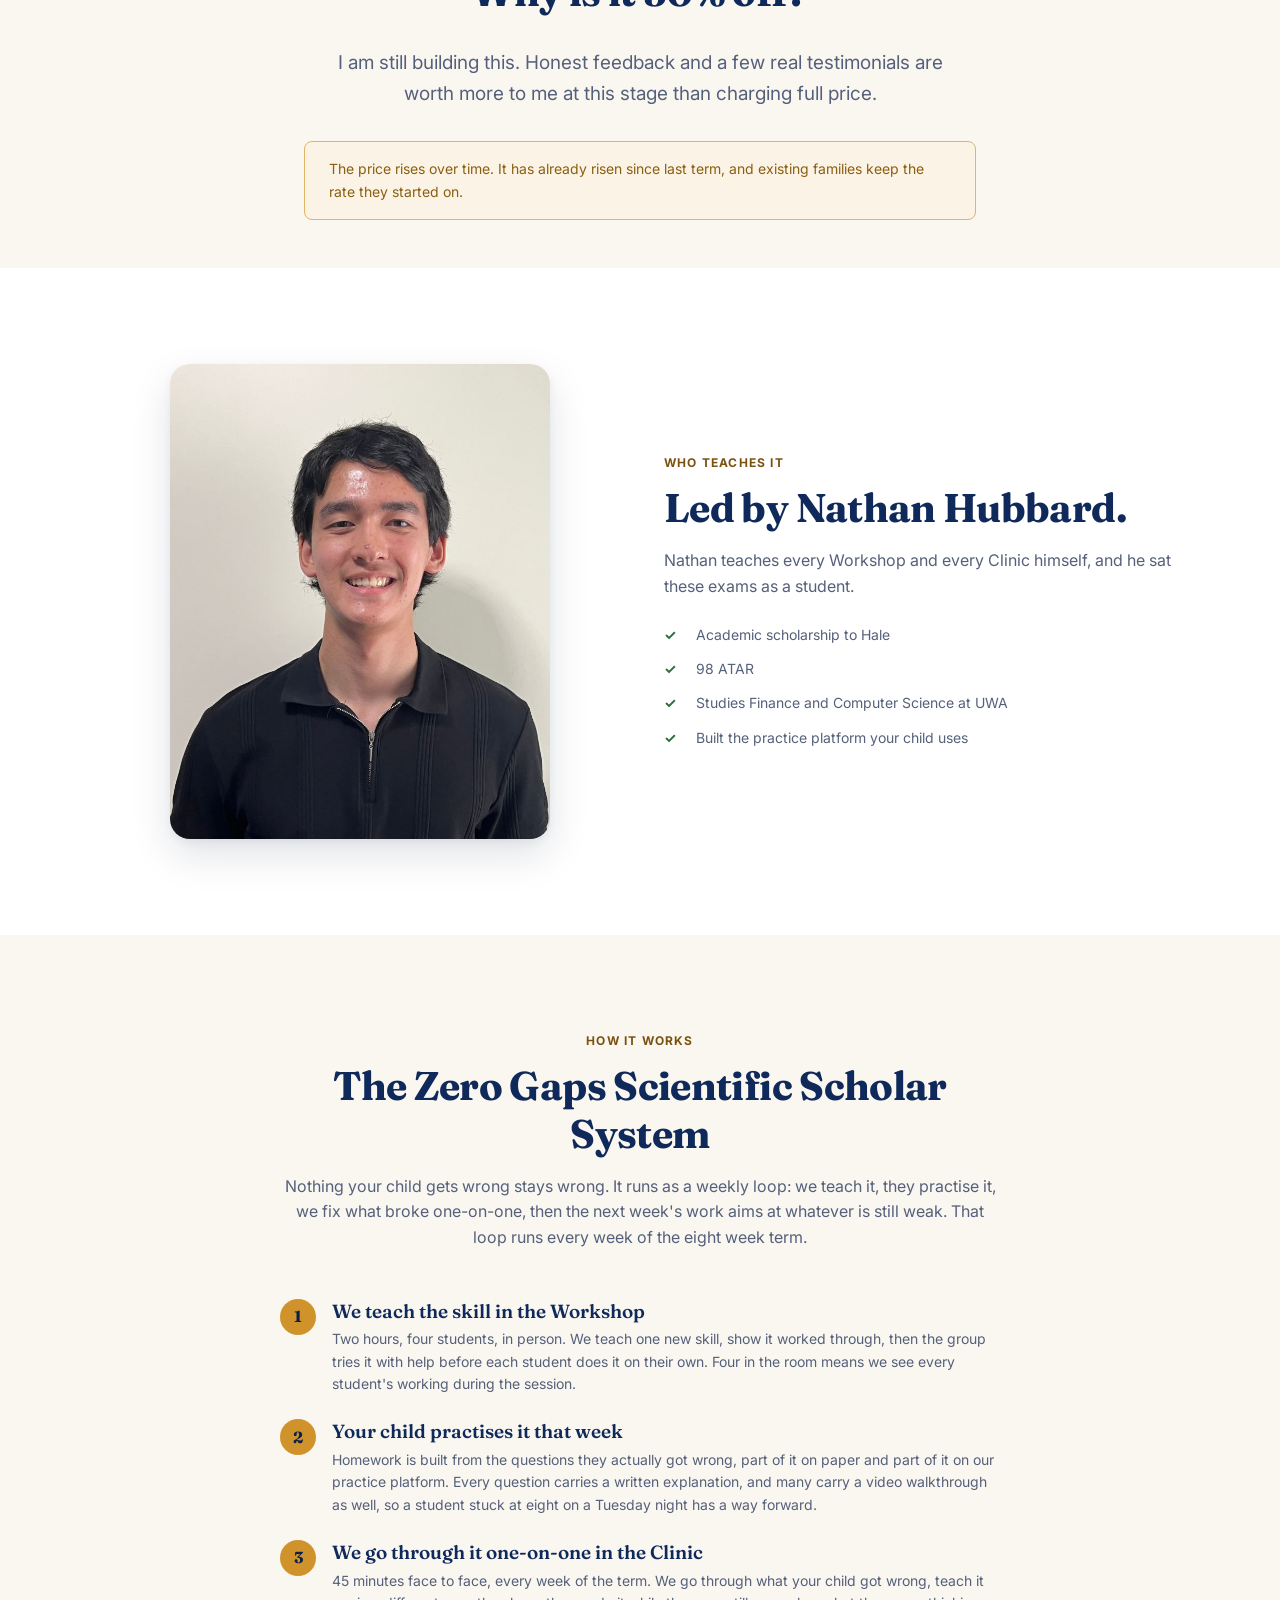
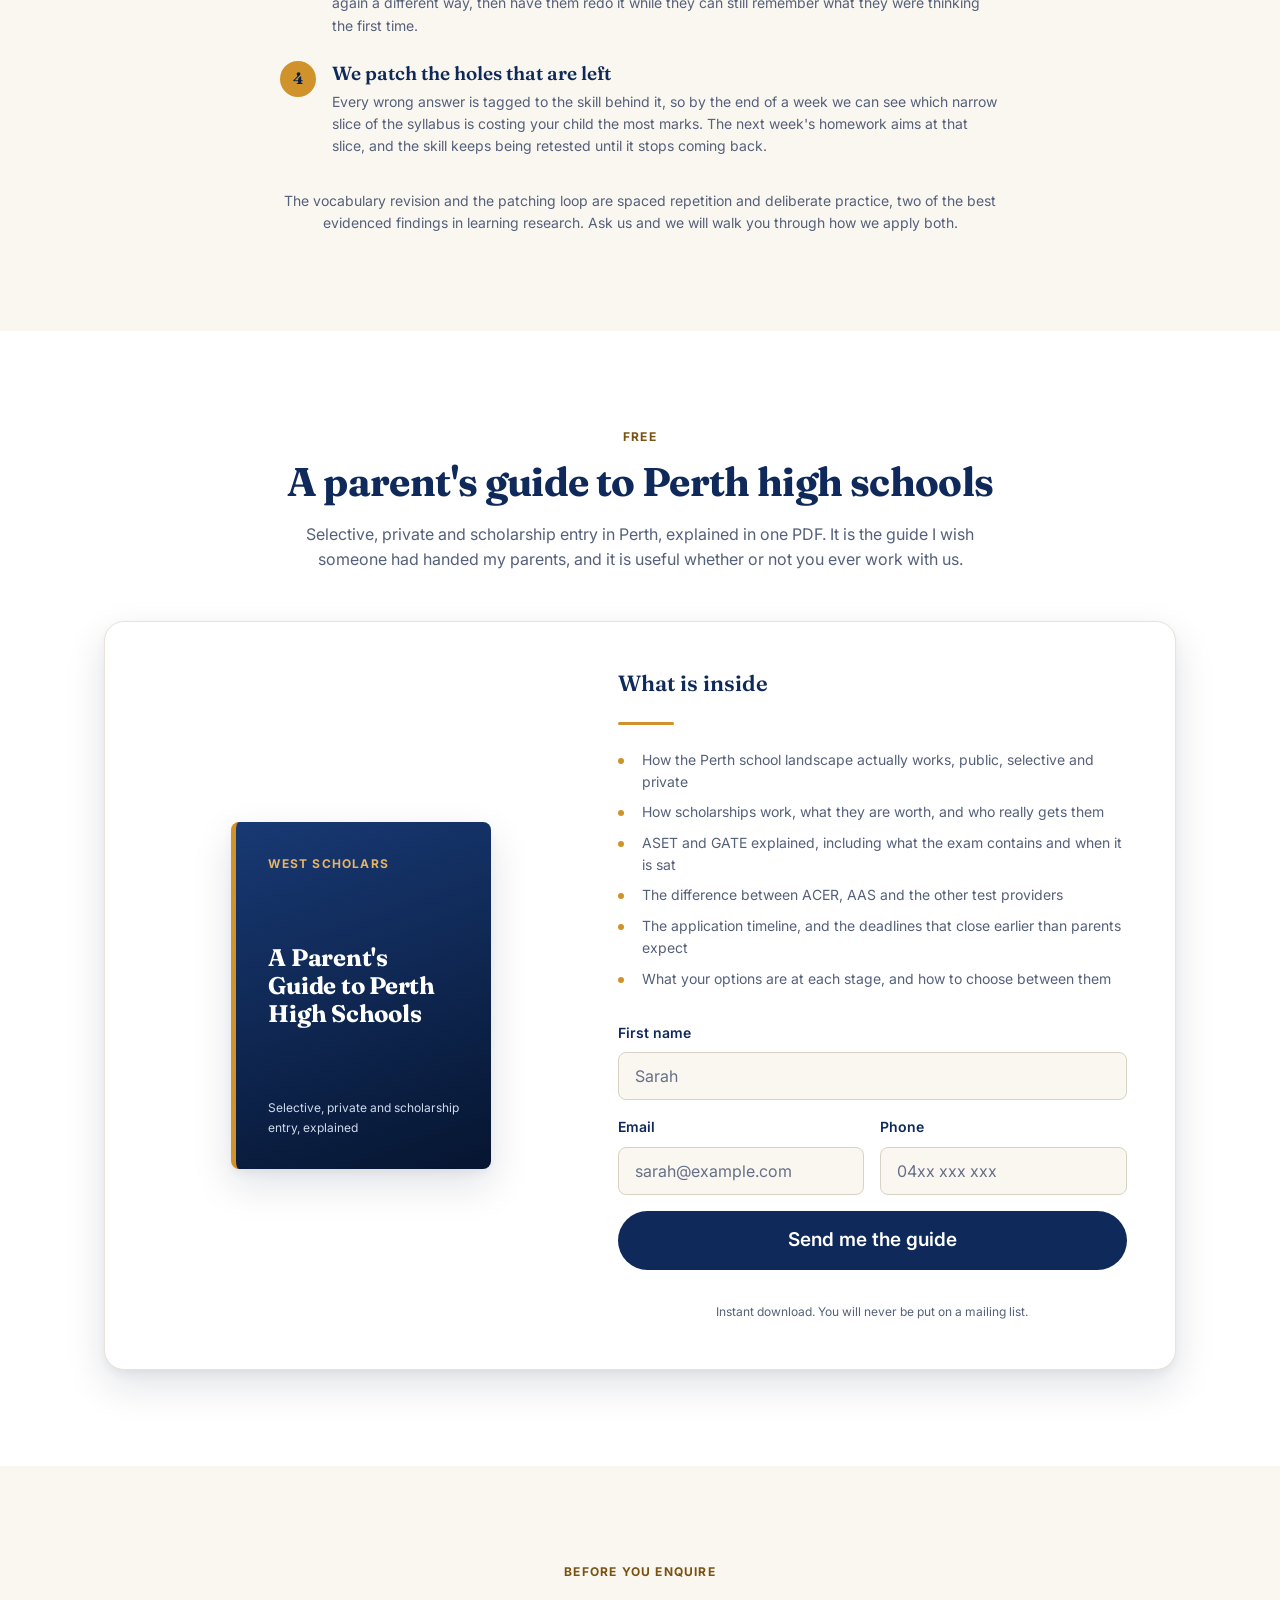
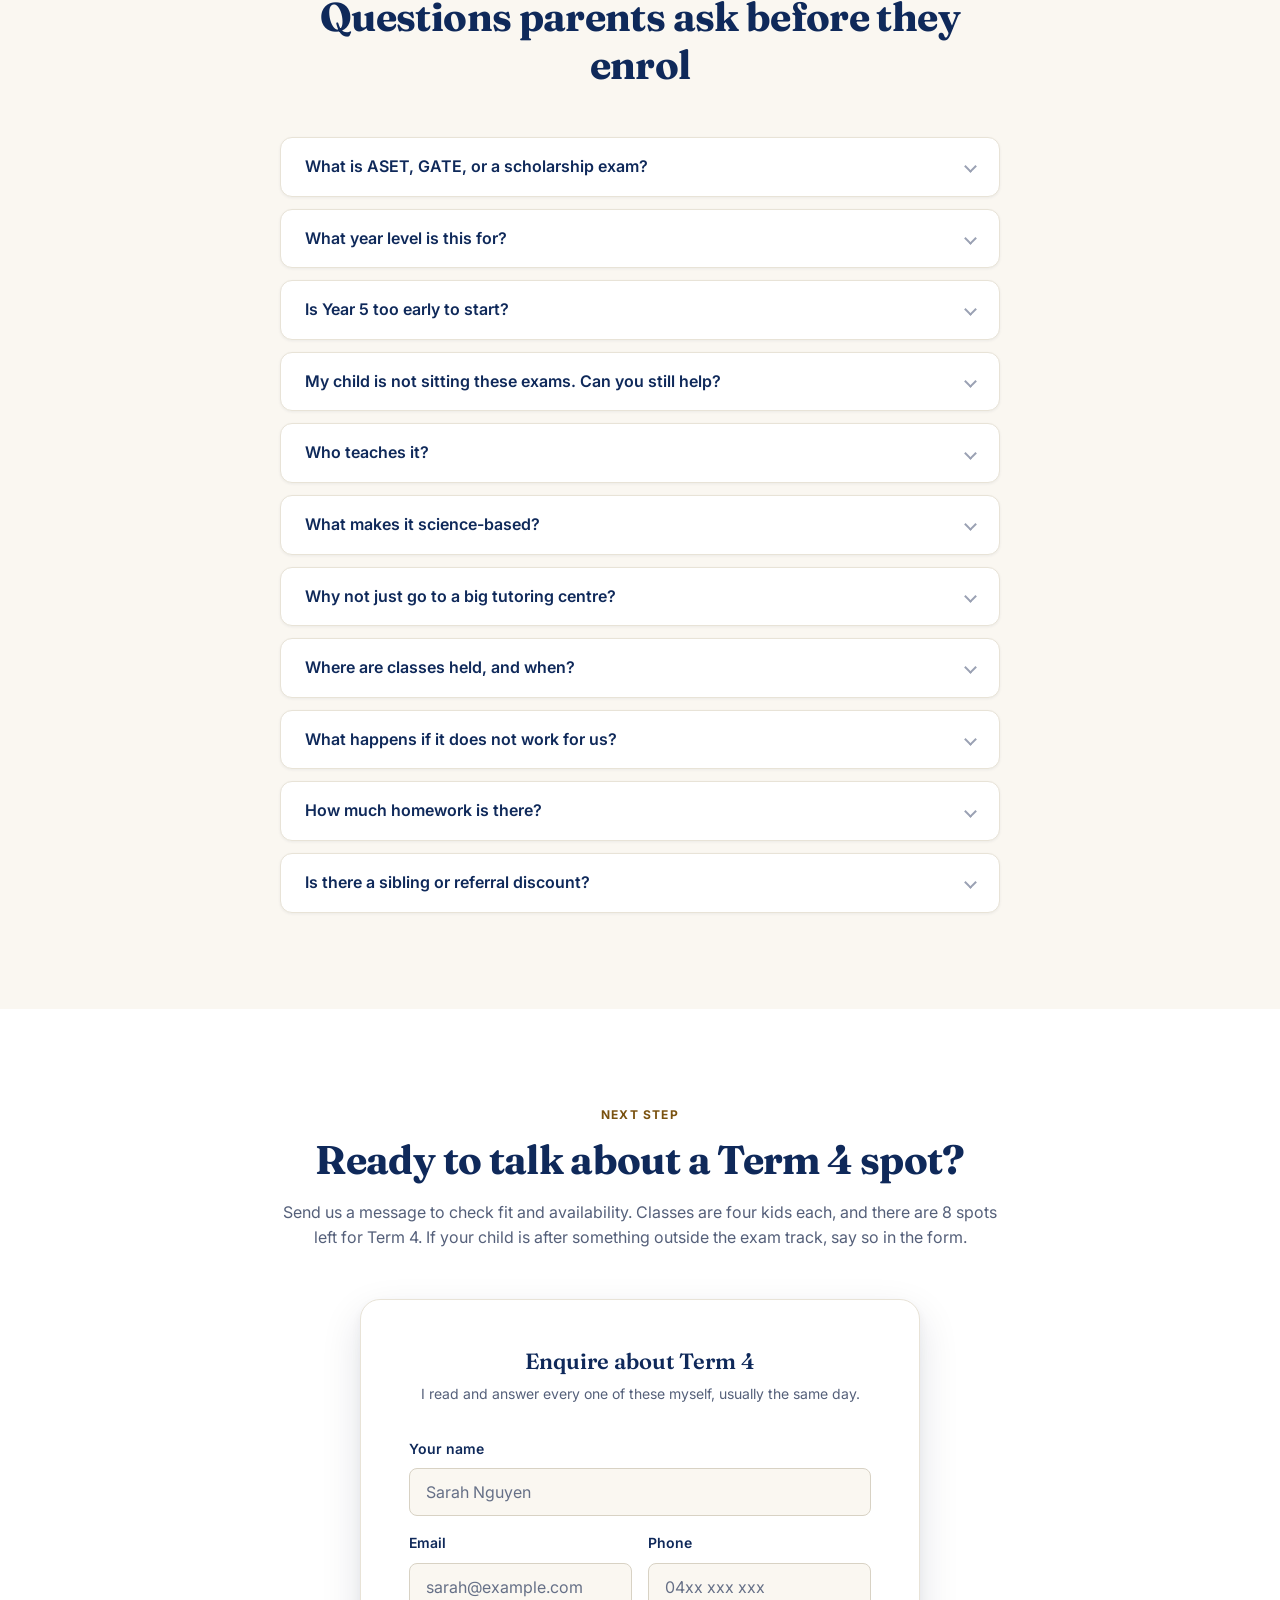
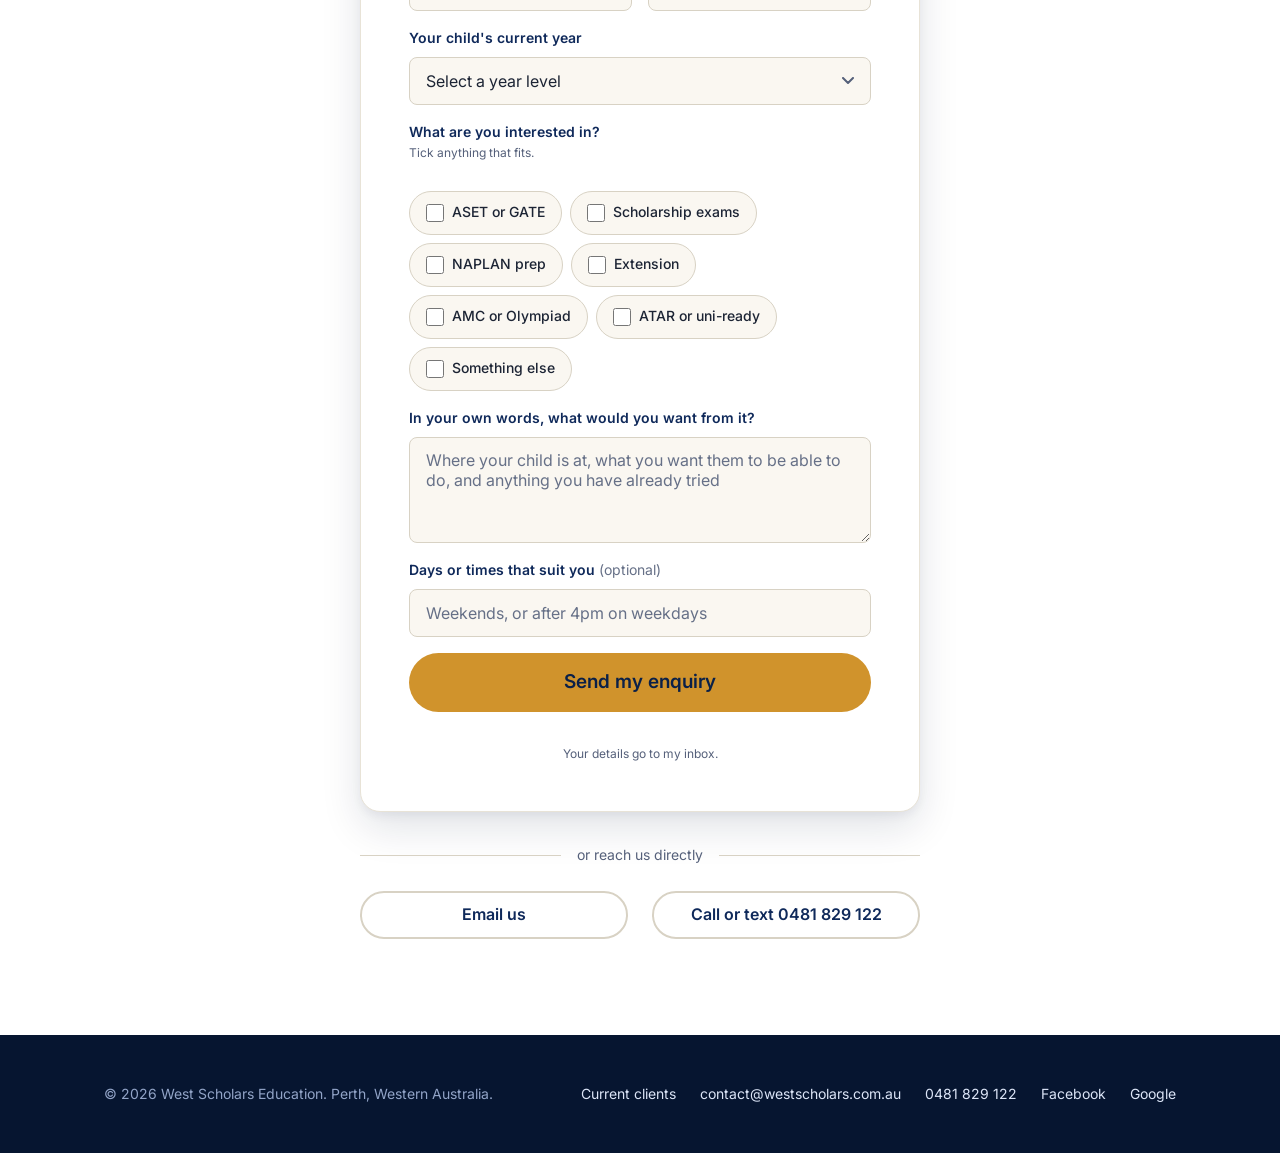
==== commit 864af46e: "Homepage pass 5: rebalance the hero, drop What we do, ship Nathan's photo Pass 4 was planned but nev" ====
--- a/index.html
+++ b/index.html
@@ -33,7 +33,7 @@
 <link rel="preconnect" href="https://fonts.googleapis.com">
 <link rel="preconnect" href="https://fonts.gstatic.com" crossorigin>
 <link href="https://fonts.googleapis.com/css2?family=Fraunces:opsz,wght@9..144,400..700&family=Inter:wght@400;500;600;700&display=swap" rel="stylesheet">
-<link rel="stylesheet" href="/assets/style.css?v=7">
+<link rel="stylesheet" href="/assets/style.css?v=8">
 </head>
 <body>
 
@@ -247,29 +247,79 @@
   words outrank every stat on this page.
 -->
 
-<!-- ========================= WHAT WE DO =========================
-     The short, direct pitch. Its only job is to say plainly what the program
-     is, so a parent who reads nothing else knows what they would be buying.
-     The full list of what is included is the next section down. -->
-<section class="section-cream sec-tight">
-  <div class="wrap wrap-prose">
+<!-- ========================= NEW PROGRAMS =========================
+     Second on the page, straight after the results, because everything below
+     it is the exam track and its price. A real share of the traffic is after
+     something else, and those families have to be caught before they read a
+     page that is not about them. Framed as areas starting, never as courses
+     already sitting on a shelf: only the exam track has run a term and
+     carries numbers, and the copy has to keep that line visible.
+     Cream, because the results section above it is navy and the feature list
+     below it is white. -->
+<section class="section-cream sec-major" id="next">
+  <div class="wrap">
     <div class="section-head">
-      <span class="eyebrow">What we do</span>
-      <h2>We prepare them for the real thing.</h2>
-      <p>Generic tutoring teaches maths in general. We teach the paper your child will actually sit, down to its question types and its time limits, plus the test craft most prep leaves out. Eight weeks. A two hour Workshop of four students every week, and a 45 minute one-on-one Clinic every week.</p>
-    </div>
+      <span class="eyebrow">New programs</span>
+      <h2>We are starting new programs.</h2>
+      <p>The Year 4 and Year 5 scholarship entry track is running now. These are the ones starting next.</p>
+    </div>
+
+    <div class="grid grid-3">
+      <div class="skills-group">
+        <div class="meta">The exam track, wider</div>
+        <h3>Selective and scholarship entry, past Year 4 and 5</h3>
+        <p class="fine-print">Other year levels and other entry points, including families who come to us later than most.</p>
+        <div class="tag-row mt-4">
+          <span class="tag">ASET</span>
+          <span class="tag">GATE</span>
+          <span class="tag">Perth Modern</span>
+          <span class="tag">Private school scholarships</span>
+          <span class="tag">ACER and AAS papers</span>
+          <span class="tag">Other year levels</span>
+        </div>
+      </div>
+
+      <div class="skills-group">
+        <div class="meta">Extension</div>
+        <h3>Strong students working past their year level</h3>
+        <p class="fine-print">The same diagnostic and the same patching loop, aimed at their school work, for a child capable of more than the year level in front of them.</p>
+        <div class="tag-row mt-4">
+          <span class="tag">NAPLAN Year 3</span>
+          <span class="tag">NAPLAN Year 5</span>
+          <span class="tag">NAPLAN Year 7</span>
+          <span class="tag">NAPLAN Year 9</span>
+          <span class="tag">Above year level</span>
+          <span class="tag">Primary maths and English</span>
+          <span class="tag">Study skills</span>
+        </div>
+      </div>
+
+      <div class="skills-group">
+        <div class="meta">Competition and senior school</div>
+        <h3>The top end, and the years that decide it</h3>
+        <p class="fine-print">Competition maths rewards what this system already trains, which is narrow practice on the thing you cannot do yet with fast feedback. So does an ATAR subject.</p>
+        <div class="tag-row mt-4">
+          <span class="tag">AMC</span>
+          <span class="tag">Olympiad</span>
+          <span class="tag">ATAR subjects</span>
+          <span class="tag">Uni-ready work</span>
+        </div>
+      </div>
+    </div>
+
+    <p class="lead center center-x mt-12">Only the exam track has run a full term and carries results. Everything else is being built, and the families who register decide the order. Tell us what your child needs in <a href="#contact">the enquiry form</a> and it counts towards what runs next.</p>
   </div>
 </section>
 
 <!-- ========================= WHAT YOU GET =========================
      The full list of what is in the term, grouped so a parent can scan it.
-     The short pitch is the section above; this one only enumerates. -->
+     It only enumerates. The logistics are the section below it. -->
 <section class="section-white sec-major" id="program">
   <div class="wrap">
     <div class="section-head">
       <span class="eyebrow">What you get</span>
       <h2>Everything included in the term.</h2>
-      <p>Eight weeks, four groups of things. Nothing here is an add-on and nothing here costs extra.</p>
+      <p>Eight weeks, in four groups. Everything listed is part of the term and included in the price.</p>
     </div>
 
     <div class="feature-clusters wrap-prose">
@@ -307,7 +357,7 @@
         <h3>For the whole family</h3>
         <ul class="feature-grid">
           <li><b>Application help</b>We work out with you which schools to apply to and when each deadline falls.</li>
-          <li><b>Feedback every week of the term</b>Rather than a report at the end of it.</li>
+          <li><b>Feedback every week of the term</b>We tell you what changed that week and what we are working on next.</li>
         </ul>
       </div>
     </div>
@@ -343,76 +393,16 @@
       </div>
       <div class="card">
         <h3>Updates</h3>
-        <p>By text or call, from the tutor who teaches your child, on a number you can ring. You hear how the week went every week, not in a report at the end of term.</p>
-      </div>
-    </div>
-  </div>
-</section>
-
-<!-- ========================= NEW PROGRAMS =========================
-     Sits above the pricing section on purpose. The price below it is the exam
-     track only, and a real share of the traffic is after something else, so
-     those families have to be caught before they meet a price that is not for
-     them. Framed as areas starting, never as courses already sitting on a
-     shelf: only the exam track has run a term and carries numbers, and the
-     copy has to keep that line visible. -->
-<section class="section-white sec-major" id="next">
-  <div class="wrap">
-    <div class="section-head">
-      <span class="eyebrow">New programs</span>
-      <h2>We are starting new programs.</h2>
-      <p>The Year 4 and Year 5 scholarship entry track is running now. These are the ones starting next.</p>
-    </div>
-
-    <div class="grid grid-3">
-      <div class="skills-group">
-        <div class="meta">The exam track, wider</div>
-        <h3>Selective and scholarship entry, past Year 4 and 5</h3>
-        <p class="fine-print">Other year levels, other entry points, and the families who arrive later than most.</p>
-        <div class="tag-row mt-4">
-          <span class="tag">ASET</span>
-          <span class="tag">GATE</span>
-          <span class="tag">Perth Modern</span>
-          <span class="tag">Private school scholarships</span>
-          <span class="tag">ACER and AAS papers</span>
-          <span class="tag">Other year levels</span>
-        </div>
-      </div>
-
-      <div class="skills-group">
-        <div class="meta">Ahead of the curriculum</div>
-        <h3>Strong students who are not sitting an entry exam</h3>
-        <p class="fine-print">The same diagnostic and the same patching loop, aimed at school work instead of a paper, for a child capable of more than the year level in front of them.</p>
-        <div class="tag-row mt-4">
-          <span class="tag">NAPLAN Year 3</span>
-          <span class="tag">NAPLAN Year 5</span>
-          <span class="tag">NAPLAN Year 7</span>
-          <span class="tag">NAPLAN Year 9</span>
-          <span class="tag">A year or more ahead</span>
-          <span class="tag">Primary maths and English</span>
-          <span class="tag">Study skills</span>
-        </div>
-      </div>
-
-      <div class="skills-group">
-        <div class="meta">Competition and senior school</div>
-        <h3>The top end, and the years that decide it</h3>
-        <p class="fine-print">Competition maths rewards what this system already trains, which is narrow practice on the thing you cannot do yet with fast feedback. So does an ATAR subject.</p>
-        <div class="tag-row mt-4">
-          <span class="tag">AMC</span>
-          <span class="tag">Olympiad</span>
-          <span class="tag">ATAR subjects</span>
-          <span class="tag">Uni-ready work</span>
-        </div>
-      </div>
-    </div>
-
-    <p class="lead center center-x mt-12">Only the exam track has run a full term and carries results. Everything else is being built, and the families who register decide the order. Tell us what your child needs in <a href="#contact">the enquiry form</a> and it counts towards what runs next.</p>
-  </div>
-</section>
-
-<!-- ========================= COMPARISON ========================= -->
-<section class="section-cream sec-major">
+        <p>By text or call, from the tutor who teaches your child, on a number you can ring. You hear how the week went every week.</p>
+      </div>
+    </div>
+  </div>
+</section>
+
+<!-- ========================= COMPARISON =========================
+     White, because the logistics above it are cream and the guarantee below
+     it is navy. -->
+<section class="section-white sec-major">
   <div class="wrap">
     <div class="section-head">
       <span class="eyebrow">Why not just go to a big centre</span>
@@ -460,8 +450,8 @@
     <div class="guarantee">
       <div class="seal" aria-hidden="true">&#128564;</div>
       <span class="eyebrow">The Sleep Like a Baby Guarantee</span>
-      <h2>You can get all your money back, no questions asked.</h2>
-      <p class="lead">A 100% satisfaction guarantee, at any point in the term.</p>
+      <h2>A 100% satisfaction guarantee.</h2>
+      <p class="lead">At any point in the term, if you are not happy with anything, you can get all your money back.</p>
     </div>
   </div>
 </section>
@@ -471,8 +461,7 @@
   <div class="wrap">
     <div class="section-head">
       <span class="eyebrow">Term 4 2026</span>
-      <h2>Term 4 is $500 for eight weeks.</h2>
-      <p>That price is the exam track, for Year 4 and Year 5 students sitting the ASET, GATE and private school scholarship exams. The other programs are opening as families register, so if your child needs one of those, tell us when you enquire and we will say where it is up to. Classes are four kids each, and 8 spots are left.</p>
+      <h2>Term 4 pricing</h2>
     </div>
 
     <div class="price-card">
@@ -525,24 +514,20 @@
      changes here, in the FAQ answer and in the FAQPage structured data at the
      foot of this file, which all said the same thing and have to keep saying
      the same thing.
-     PHOTO SLOT: the .photo-slot block below is a placeholder frame, not an
-     image. When Nathan's portrait arrives it becomes assets/nathan.jpg at
-     1200x1500 (portrait 4:5), and the placeholder is replaced by an image
-     element inside the same figure. -->
+     The portrait is assets/nathan.jpg, the supplied photo cropped to 4:5 and
+     shipped at its native 730x912, which is close to 2x the 380px column the
+     .photo-split.portrait modifier caps this figure at. -->
 <section class="section-white sec-major">
   <div class="wrap">
     <div class="photo-split portrait">
       <figure>
-        <div class="photo-slot" role="img" aria-label="A photo of Nathan Hubbard will go here.">
-          <span class="ps-mark">Photo</span>
-          <span class="ps-text">Photo of Nathan goes here</span>
-          <span class="ps-size">assets/nathan.jpg &middot; 1200 &times; 1500</span>
-        </div>
+        <img src="/assets/nathan.jpg" width="730" height="912" decoding="async"
+             alt="Nathan Hubbard, who teaches every Workshop and every Clinic.">
       </figure>
       <div class="body">
         <span class="eyebrow">Who teaches it</span>
         <h2>Led by Nathan Hubbard.</h2>
-        <p>Nathan teaches every Workshop and every Clinic himself. He sat these exams, and he has been on the other side of them.</p>
+        <p>Nathan teaches every Workshop and every Clinic himself, and he sat these exams as a student.</p>
         <ul class="points">
           <li>Academic scholarship to Hale</li>
           <li>98 ATAR</li>
@@ -572,33 +557,33 @@
         <div class="num">1</div>
         <div>
           <h4>We teach the skill in the Workshop</h4>
-          <p>Two hours, four students, in person. We teach one new skill, show it worked through, then the group tries it with help before each student does it on their own. Four in the room means we see every student's working during the session, not just the ones who put a hand up.</p>
+          <p>Two hours, four students, in person. We teach one new skill, show it worked through, then the group tries it with help before each student does it on their own. Four in the room means we see every student's working during the session.</p>
         </div>
       </div>
       <div class="step">
         <div class="num">2</div>
         <div>
           <h4>Your child practises it that week</h4>
-          <p>Homework is built from the questions they actually got wrong, part of it on paper and part of it on our practice platform. Every question carries a written explanation, and many carry a video walkthrough as well, so a student stuck at eight on a Tuesday night has a way forward. Older material resurfaces on a spacing schedule, so what they learned in week one is still there in week eight.</p>
+          <p>Homework is built from the questions they actually got wrong, part of it on paper and part of it on our practice platform. Every question carries a written explanation, and many carry a video walkthrough as well, so a student stuck at eight on a Tuesday night has a way forward.</p>
         </div>
       </div>
       <div class="step">
         <div class="num">3</div>
         <div>
           <h4>We go through it one-on-one in the Clinic</h4>
-          <p>45 minutes face to face, every week of the term. We go through what your child got wrong, teach it again a different way, then have them redo it while they can still remember what they were thinking the first time. A wrong answer is worth more than a right one here, because it says exactly where the gap is.</p>
+          <p>45 minutes face to face, every week of the term. We go through what your child got wrong, teach it again a different way, then have them redo it while they can still remember what they were thinking the first time.</p>
         </div>
       </div>
       <div class="step">
         <div class="num">4</div>
         <div>
           <h4>We patch the holes that are left</h4>
-          <p>Every wrong answer is tagged to the skill behind it, so by the end of a week we can see which narrow slice of the syllabus is costing your child the most marks. The next week's homework aims at that slice and nothing else, and the skill keeps being retested until it stops coming back.</p>
-        </div>
-      </div>
-    </div>
-
-    <p class="fine-print wrap-prose center mt-8">The spacing schedule and the patching loop are spaced repetition and deliberate practice, two of the best evidenced findings in learning research. Ask us and we will walk you through how we apply both.</p>
+          <p>Every wrong answer is tagged to the skill behind it, so by the end of a week we can see which narrow slice of the syllabus is costing your child the most marks. The next week's homework aims at that slice, and the skill keeps being retested until it stops coming back.</p>
+        </div>
+      </div>
+    </div>
+
+    <p class="fine-print wrap-prose center mt-8">The vocabulary revision and the patching loop are spaced repetition and deliberate practice, two of the best evidenced findings in learning research. Ask us and we will walk you through how we apply both.</p>
   </div>
 </section>
 
@@ -679,7 +664,7 @@
       </details>
       <details class="faq-item">
         <summary>My child is not sitting these exams. Can you still help?<span class="chev"></span></summary>
-        <div class="a">Very likely, yes. NAPLAN, getting a year or more ahead, competition maths like AMC and Olympiad, ATAR subjects and uni-ready work all sit inside what this system handles. None of them run as a scheduled class yet, so we would design it with you. Tell us what your child needs in the enquiry form and you will get a straight answer either way.</div>
+        <div class="a">Very likely, yes. NAPLAN, extension work, competition maths like AMC and Olympiad, ATAR subjects and uni-ready work all sit inside what this system handles. None of them run as a scheduled class yet, so we would design it with you. Tell us what your child needs in the enquiry form and you will get a straight answer either way.</div>
       </details>
       <details class="faq-item">
         <summary>Who teaches it?<span class="chev"></span></summary>
@@ -687,7 +672,7 @@
       </details>
       <details class="faq-item">
         <summary>What makes it science-based?<span class="chev"></span></summary>
-        <div class="a">Two things in particular. Spaced repetition, which means content your child has learned resurfaces at widening intervals instead of being covered once and forgotten. And deliberate practice, which means the work is aimed narrowly at what they currently cannot do, at a difficulty just above their level, with fast feedback. Both are among the most heavily evidenced findings in learning research, and both are hard enough to run properly that most tutoring skips them.</div>
+        <div class="a">Two things in particular. Spaced repetition, which means content your child has learned resurfaces at widening intervals across the term. And deliberate practice, which means the work is aimed narrowly at what they currently cannot do, at a difficulty just above their level, with fast feedback. Both are among the most heavily evidenced findings in learning research, and both are hard enough to run properly that most tutoring skips them.</div>
       </details>
       <details class="faq-item">
         <summary>Why not just go to a big tutoring centre?<span class="chev"></span></summary>
@@ -772,12 +757,12 @@
 
         <fieldset class="choice-set">
           <legend>What are you interested in?</legend>
-          <p class="hint">Tick anything that fits. None of it has to fit.</p>
+          <p class="hint">Tick anything that fits.</p>
           <div class="choice-row">
             <label class="choice"><input type="checkbox" name="Interested in" value="ASET / GATE">ASET or GATE</label>
             <label class="choice"><input type="checkbox" name="Interested in" value="Private school scholarship">Scholarship exams</label>
             <label class="choice"><input type="checkbox" name="Interested in" value="NAPLAN prep">NAPLAN prep</label>
-            <label class="choice"><input type="checkbox" name="Interested in" value="Headstart, a year or more ahead">Getting a year ahead</label>
+            <label class="choice"><input type="checkbox" name="Interested in" value="Extension">Extension</label>
             <label class="choice"><input type="checkbox" name="Interested in" value="AMC or Olympiad">AMC or Olympiad</label>
             <label class="choice"><input type="checkbox" name="Interested in" value="ATAR or uni-ready">ATAR or uni-ready</label>
             <label class="choice"><input type="checkbox" name="Interested in" value="Something else">Something else</label>
@@ -795,7 +780,7 @@
         </div>
 
         <button type="submit" class="btn btn-gold btn-block btn-lg">Send my enquiry</button>
-        <p class="form-foot">Your details go straight to my inbox and nowhere else.</p>
+        <p class="form-foot">Your details go to my inbox.</p>
       </div>
     </form>
 
@@ -876,7 +861,7 @@
     {
       "@type": "Question",
       "name": "What makes it science-based?",
-      "acceptedAnswer": { "@type": "Answer", "text": "Spaced repetition, so learned content resurfaces at widening intervals rather than being covered once, and deliberate practice, so the work is aimed narrowly at what the student currently cannot do with fast feedback. Both are among the most heavily evidenced findings in learning research." }
+      "acceptedAnswer": { "@type": "Answer", "text": "Spaced repetition, so learned content resurfaces at widening intervals across the term, and deliberate practice, so the work is aimed narrowly at what the student currently cannot do with fast feedback. Both are among the most heavily evidenced findings in learning research." }
     },
     {
       "@type": "Question",
--- a/assets/style.css
+++ b/assets/style.css
@@ -77,7 +77,7 @@
   --font-body: "Inter", -apple-system, BlinkMacSystemFont, "Segoe UI", Roboto, Helvetica, Arial, sans-serif;
 
   /* --- Type scale (1.25 ratio, fluid where it matters) --- */
-  --fs-display: clamp(2.375rem, 1.55rem + 3.4vw, 3.75rem);
+  --fs-display: clamp(2.125rem, 1.5rem + 2.6vw, 3.125rem);
   --fs-h2:      clamp(1.75rem, 1.35rem + 1.9vw, 2.5rem);
   --fs-h3:      1.375rem;
   --fs-h4:      1.1875rem;
@@ -455,18 +455,23 @@
     radial-gradient(1000px 500px at 85% -10%, rgba(208, 147, 44, 0.16), transparent 60%),
     linear-gradient(165deg, var(--navy-800) 0%, var(--navy-950) 100%);
   color: var(--ink-inverse);
-  padding-block: var(--s-24) var(--s-16);
-}
-
-.hero h1 { color: var(--ink-inverse); }
-
-/* 1fr / 0.9fr rather than 1.15 / 0.85. The proof panel is the second half of
-   one composition, not a small thing parked beside the headline, so it needs
-   comparable width as well as comparable height. */
+  padding-block: var(--s-16) var(--s-16);
+}
+
+/* The headline is capped in measure as well as in size. Left to the full
+   column it ran to five lines, which stretched the copy half of the hero far
+   past the photo beside it and left the photo floating in navy. */
+.hero h1 { color: var(--ink-inverse); max-width: 17ch; }
+.hero .rule { margin-block: var(--s-8) var(--s-6); }
+.hero .lead { max-width: 46ch; }
+
+/* An even split. The copy and the photo are two halves of one composition, so
+   they get the same width, and the type above is sized so the two halves end
+   up close to the same height as well. */
 .hero .wrap {
   display: grid;
-  grid-template-columns: 1fr 0.9fr;
-  gap: var(--s-12);
+  grid-template-columns: 1fr 1fr;
+  gap: var(--s-10);
   align-items: center;
 }
 
@@ -505,7 +510,7 @@
   background: var(--brass-400);
 }
 
-.hero-actions { margin-top: var(--s-8); align-items: center; }
+.hero-actions { margin-top: var(--s-6); align-items: center; }
 
 /* The hero's second exit. Still a real, obvious link, but it no longer
    competes with the gold button for the same glance. */
@@ -1409,8 +1414,8 @@
 /* --------------------------------------------------------------------------
    25. Photo split
    --------------------------------------------------------------------------
-   The cohort photo beside a short proof statement. A real <img>, not a CSS
-   background: the background version broke on the live site when Cloudflare
+   A photo beside a short proof statement: the cohort shot, or Nathan's
+   portrait in "who teaches it". A real <img>, not a CSS background: the background version broke on the live site when Cloudflare
    served a stale stylesheet against fresh markup, and the photo disappeared
    with nothing left in its place. An <img> renders even with no CSS at all,
    which is the property that matters for the one piece of proof on the page.
@@ -1470,42 +1475,6 @@
   font-weight: 700;
 }
 .photo-split .points li b { color: var(--navy-800); font-weight: 600; }
-
-/* A placeholder for a photo that has not been supplied yet. Deliberately
-   loud: a dashed frame with its own filename and pixel size written inside it,
-   so it cannot ship unnoticed the way a grey box or a stock image could.
-   Delete this rule once every slot on the site has a real photo in it. */
-.photo-slot {
-  aspect-ratio: 4 / 5;
-  display: flex;
-  flex-direction: column;
-  align-items: center;
-  justify-content: center;
-  gap: var(--s-2);
-  text-align: center;
-  padding: var(--s-6);
-  border: 2px dashed var(--navy-300);
-  border-radius: var(--r-lg);
-  background: var(--ground);
-  color: var(--ink-soft);
-}
-.photo-slot .ps-mark {
-  font-family: var(--font-display);
-  font-size: var(--fs-h3);
-  font-weight: 700;
-  color: var(--navy-300);
-}
-.photo-slot .ps-text {
-  font-size: var(--fs-sm);
-  font-weight: 600;
-  color: var(--navy-800);
-}
-.photo-slot .ps-size {
-  font-size: var(--fs-xs);
-  letter-spacing: var(--ls-label);
-  text-transform: uppercase;
-  color: var(--ink-soft);
-}
 
 /* --------------------------------------------------------------------------
    26. Choice chips
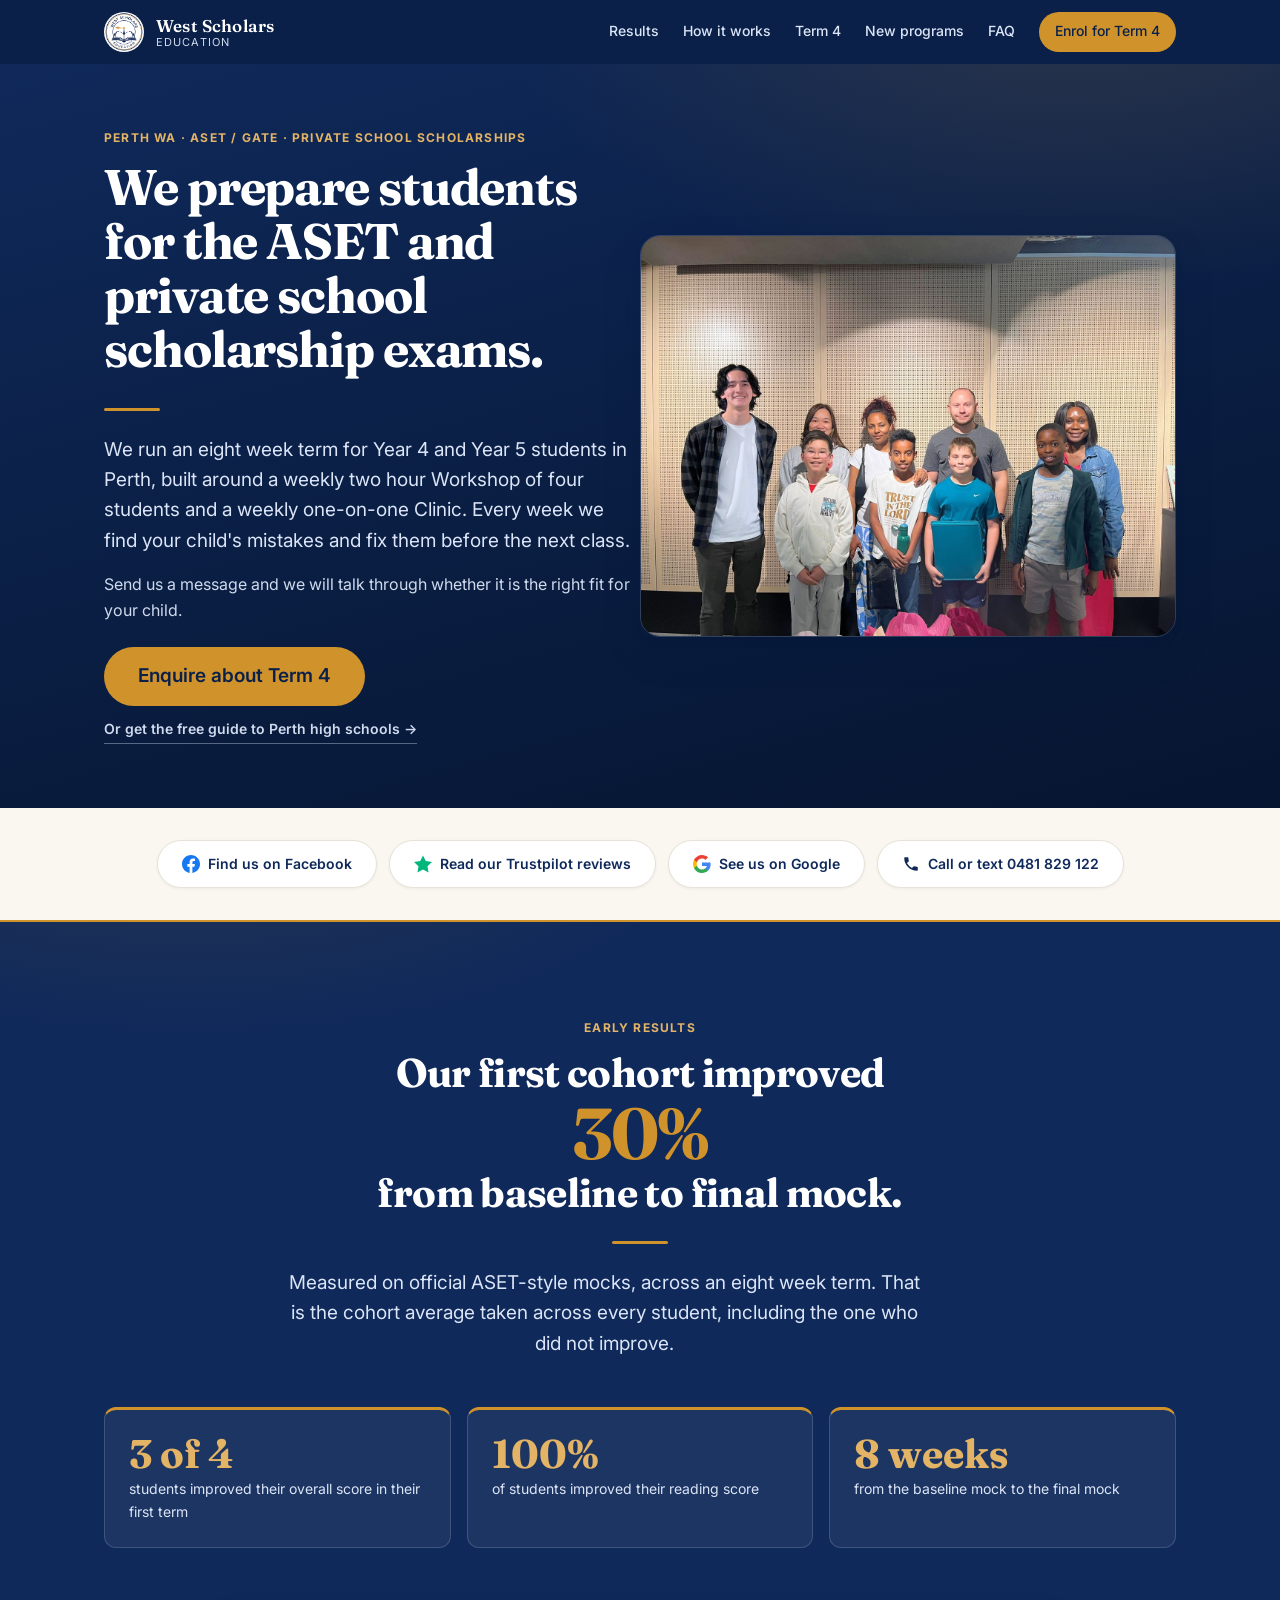
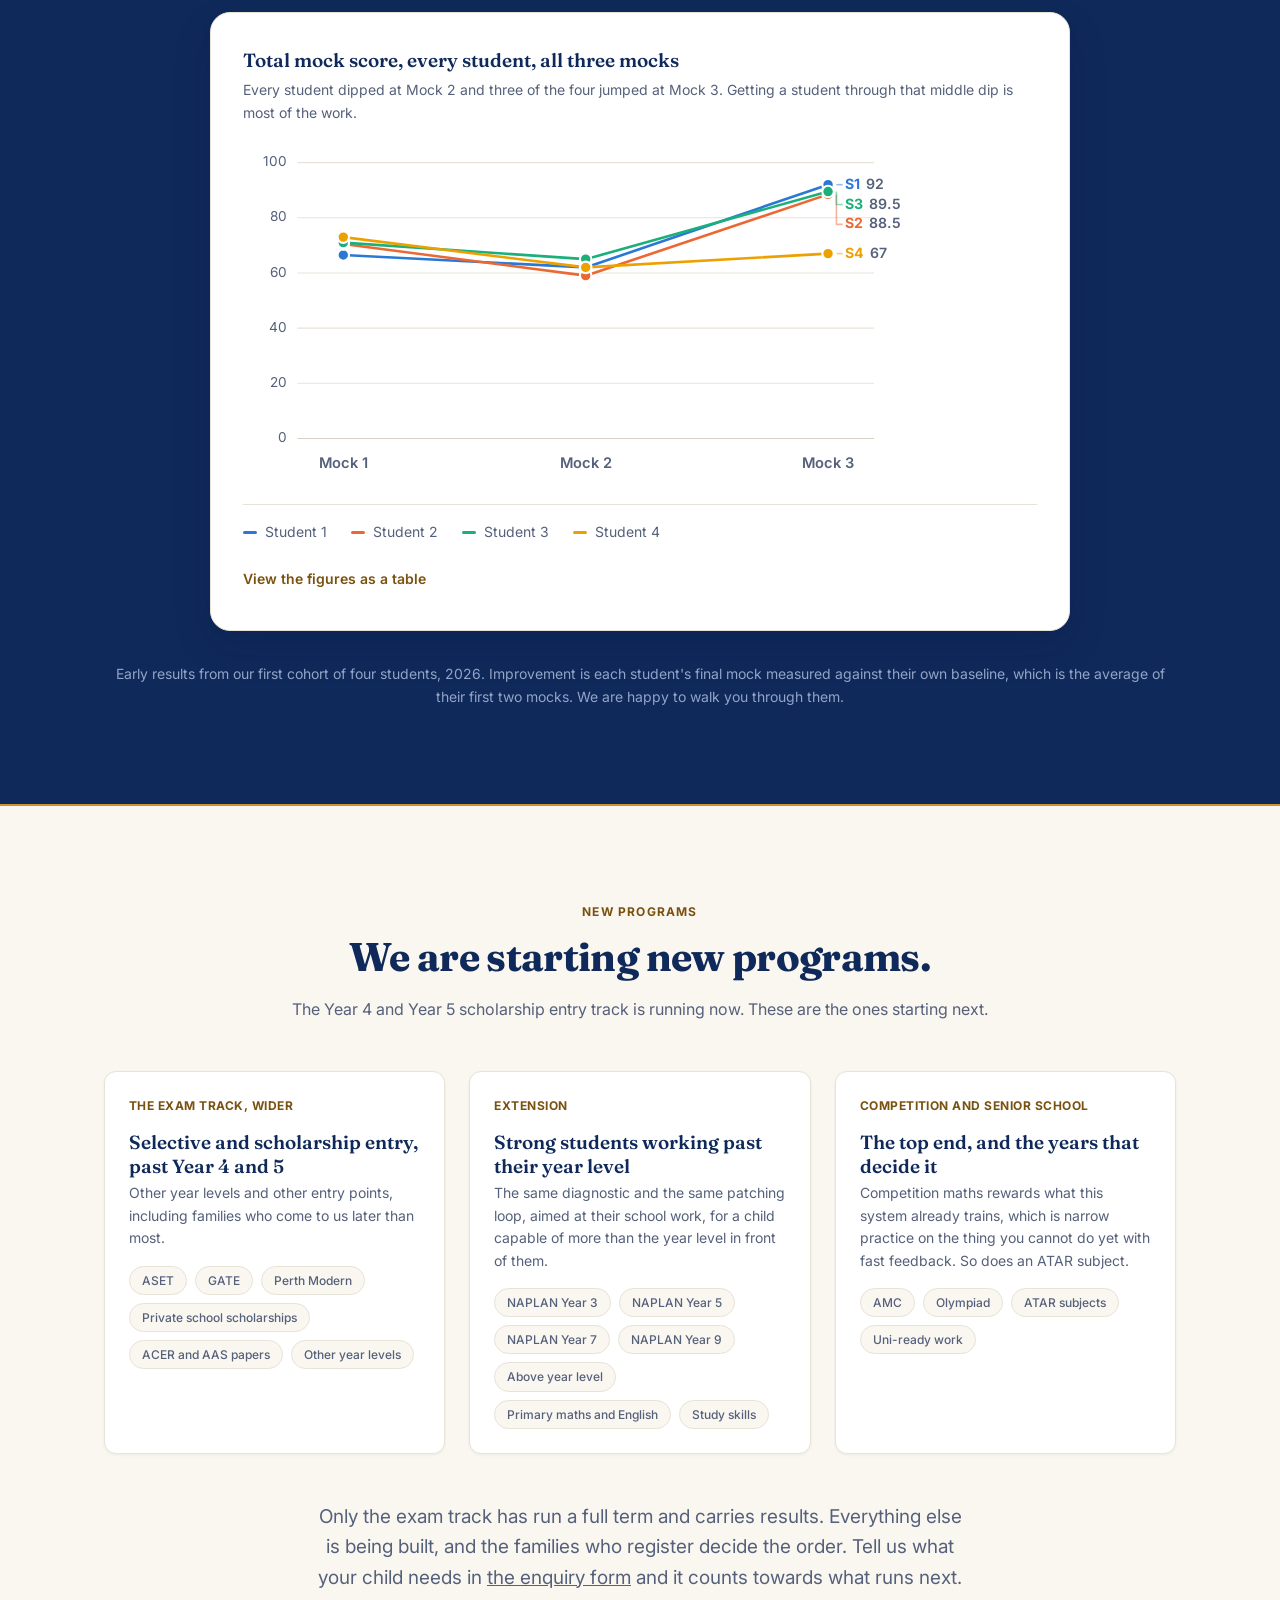
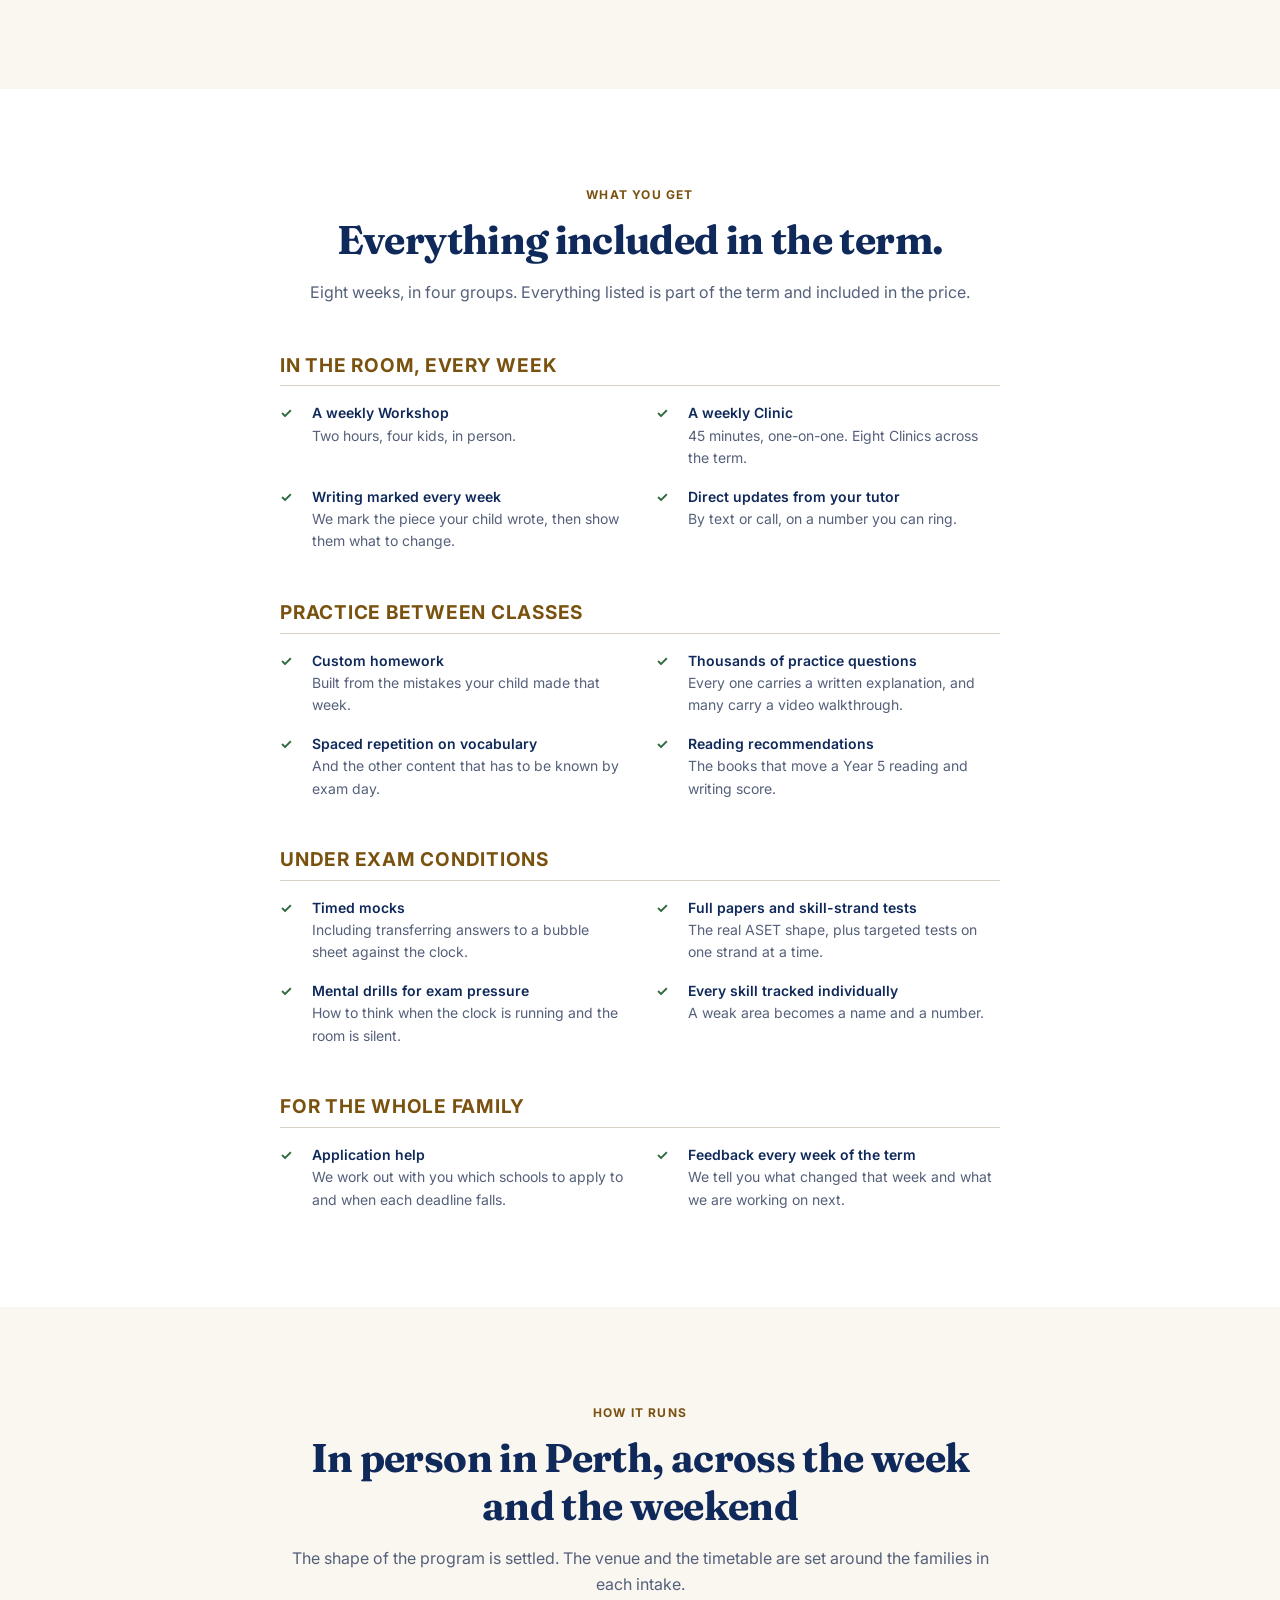
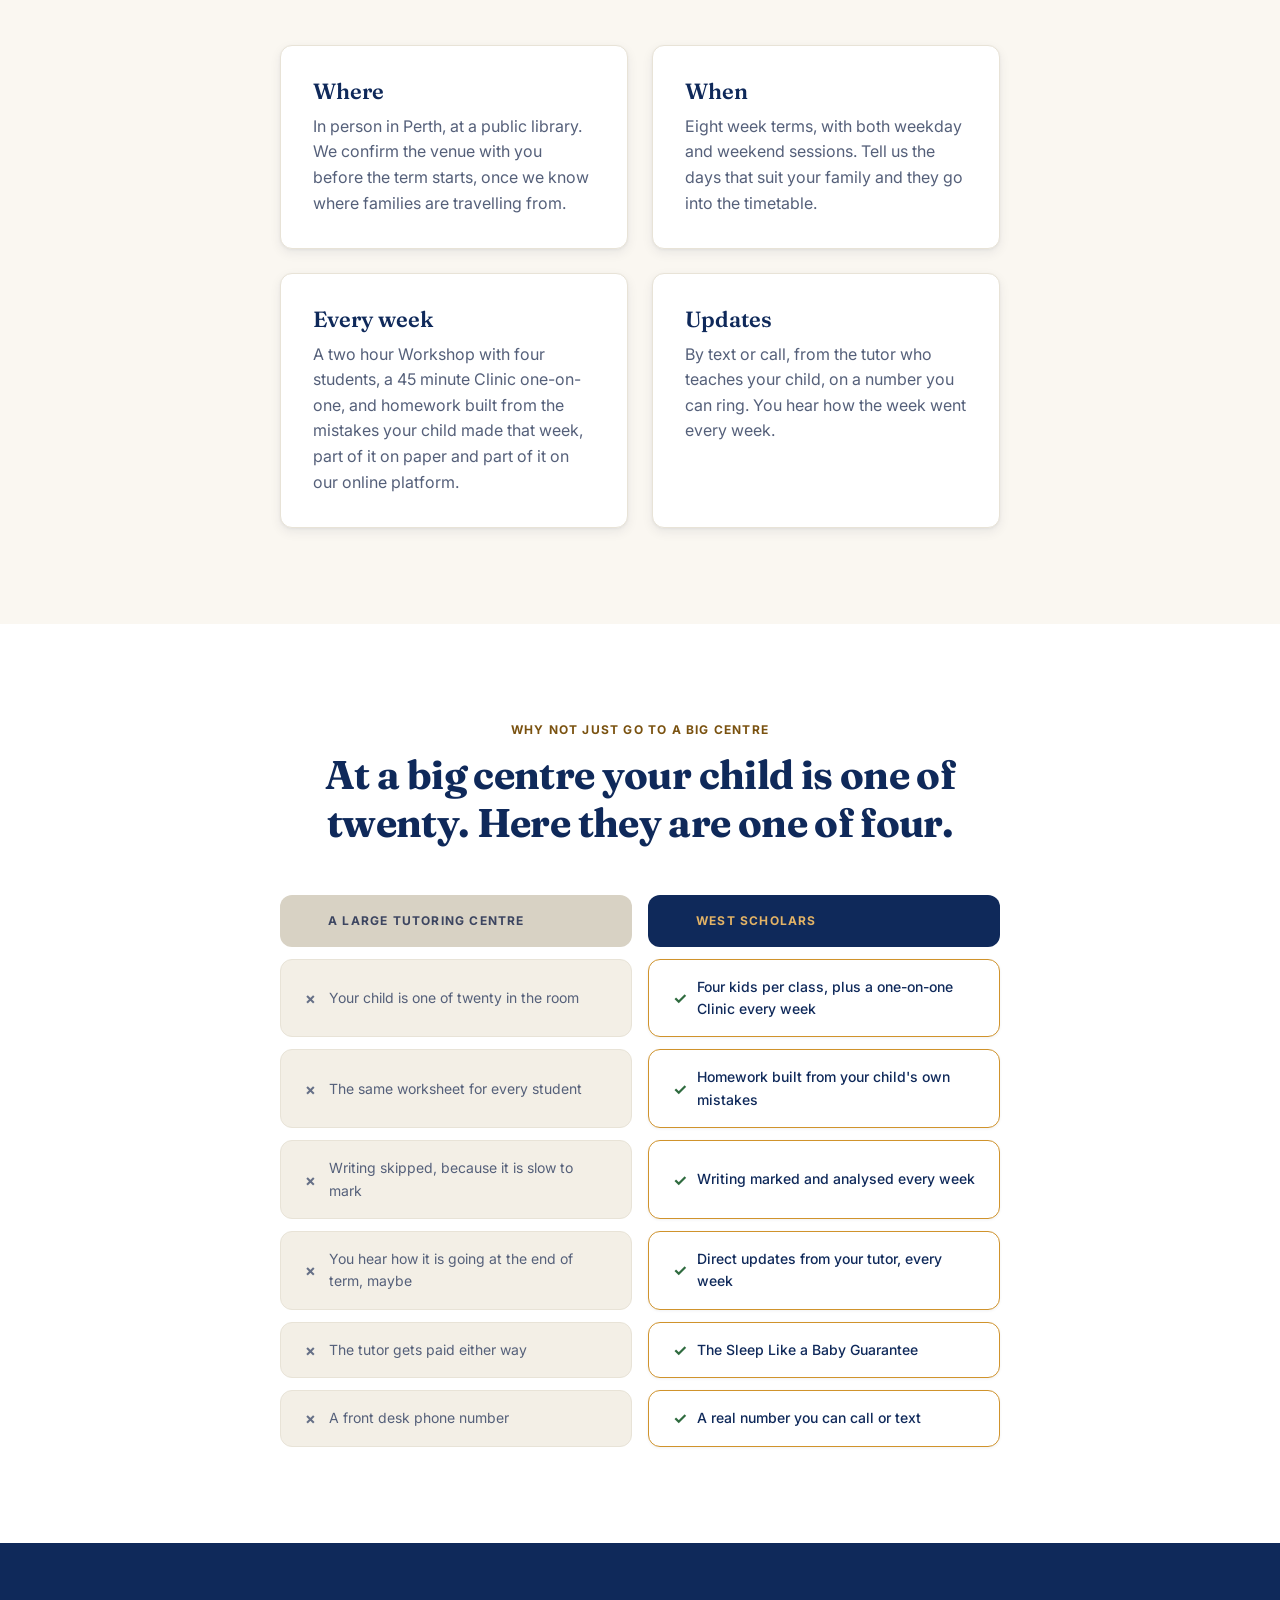
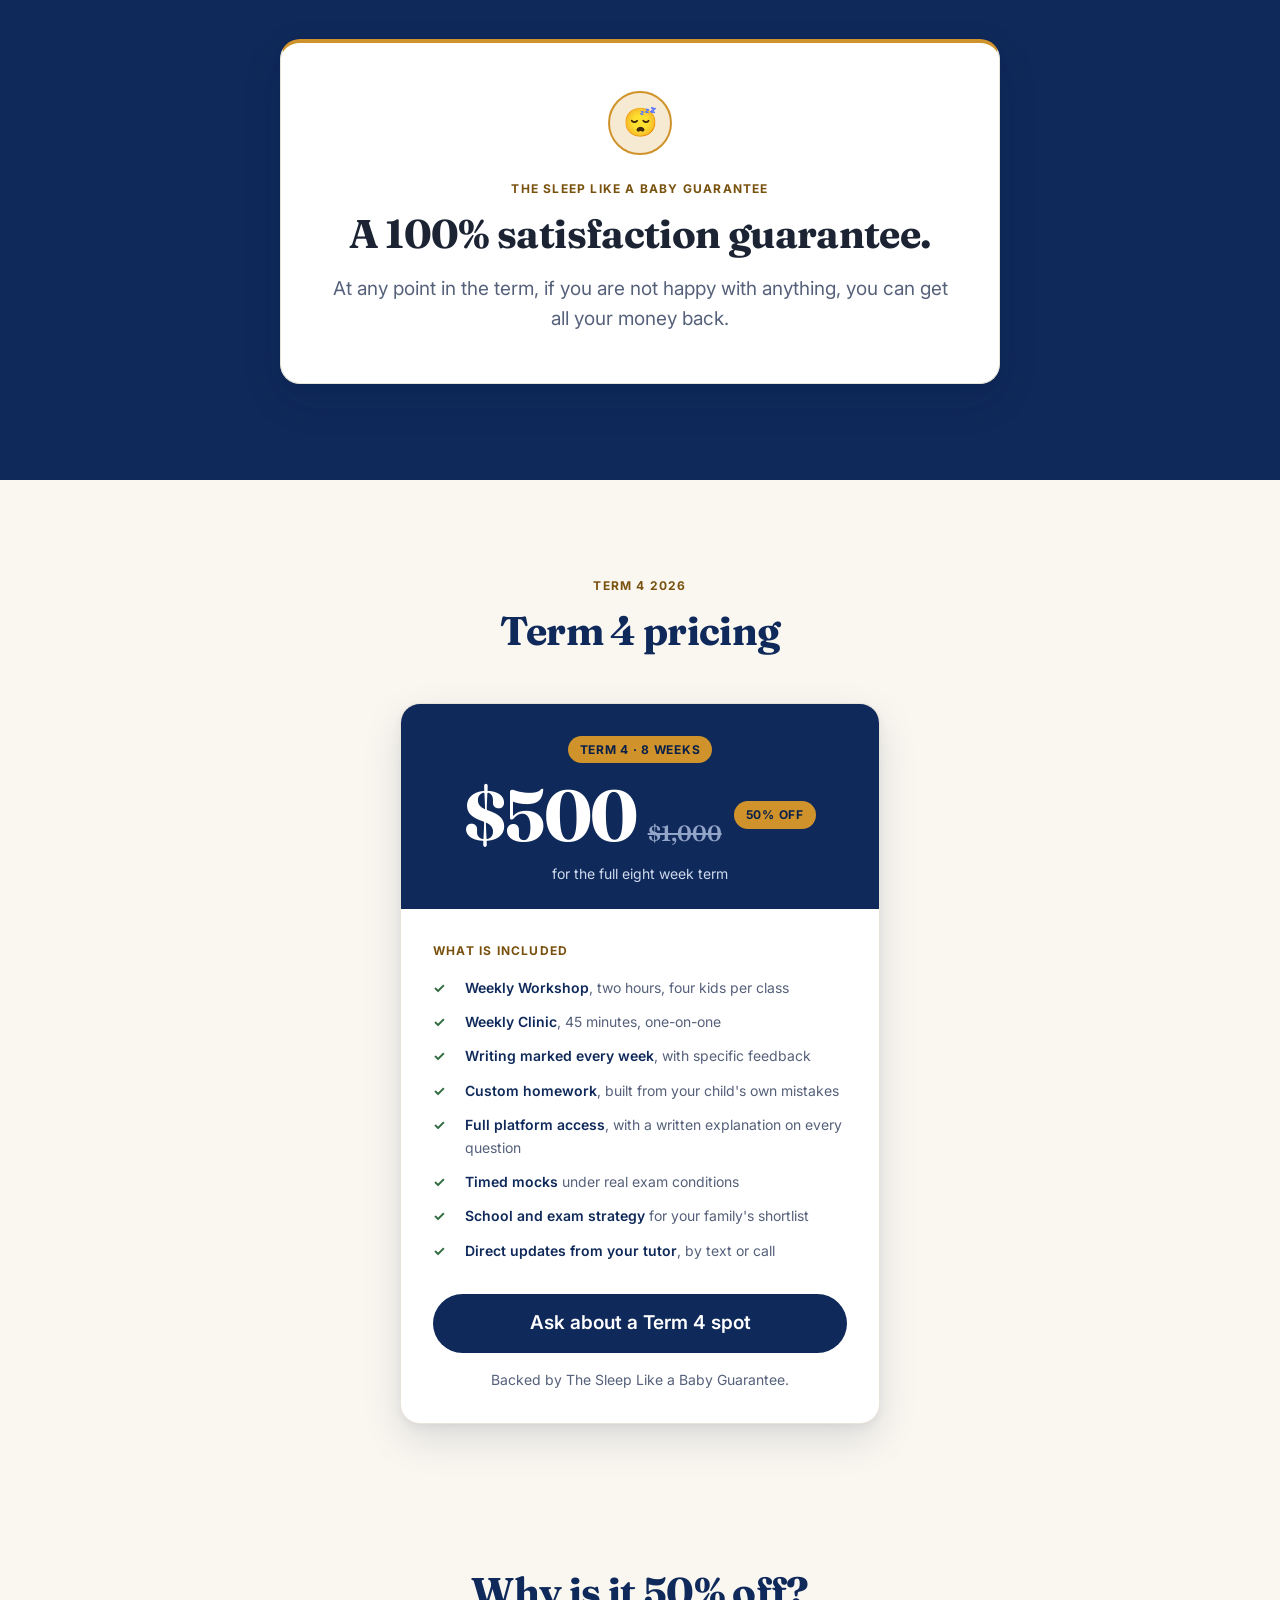
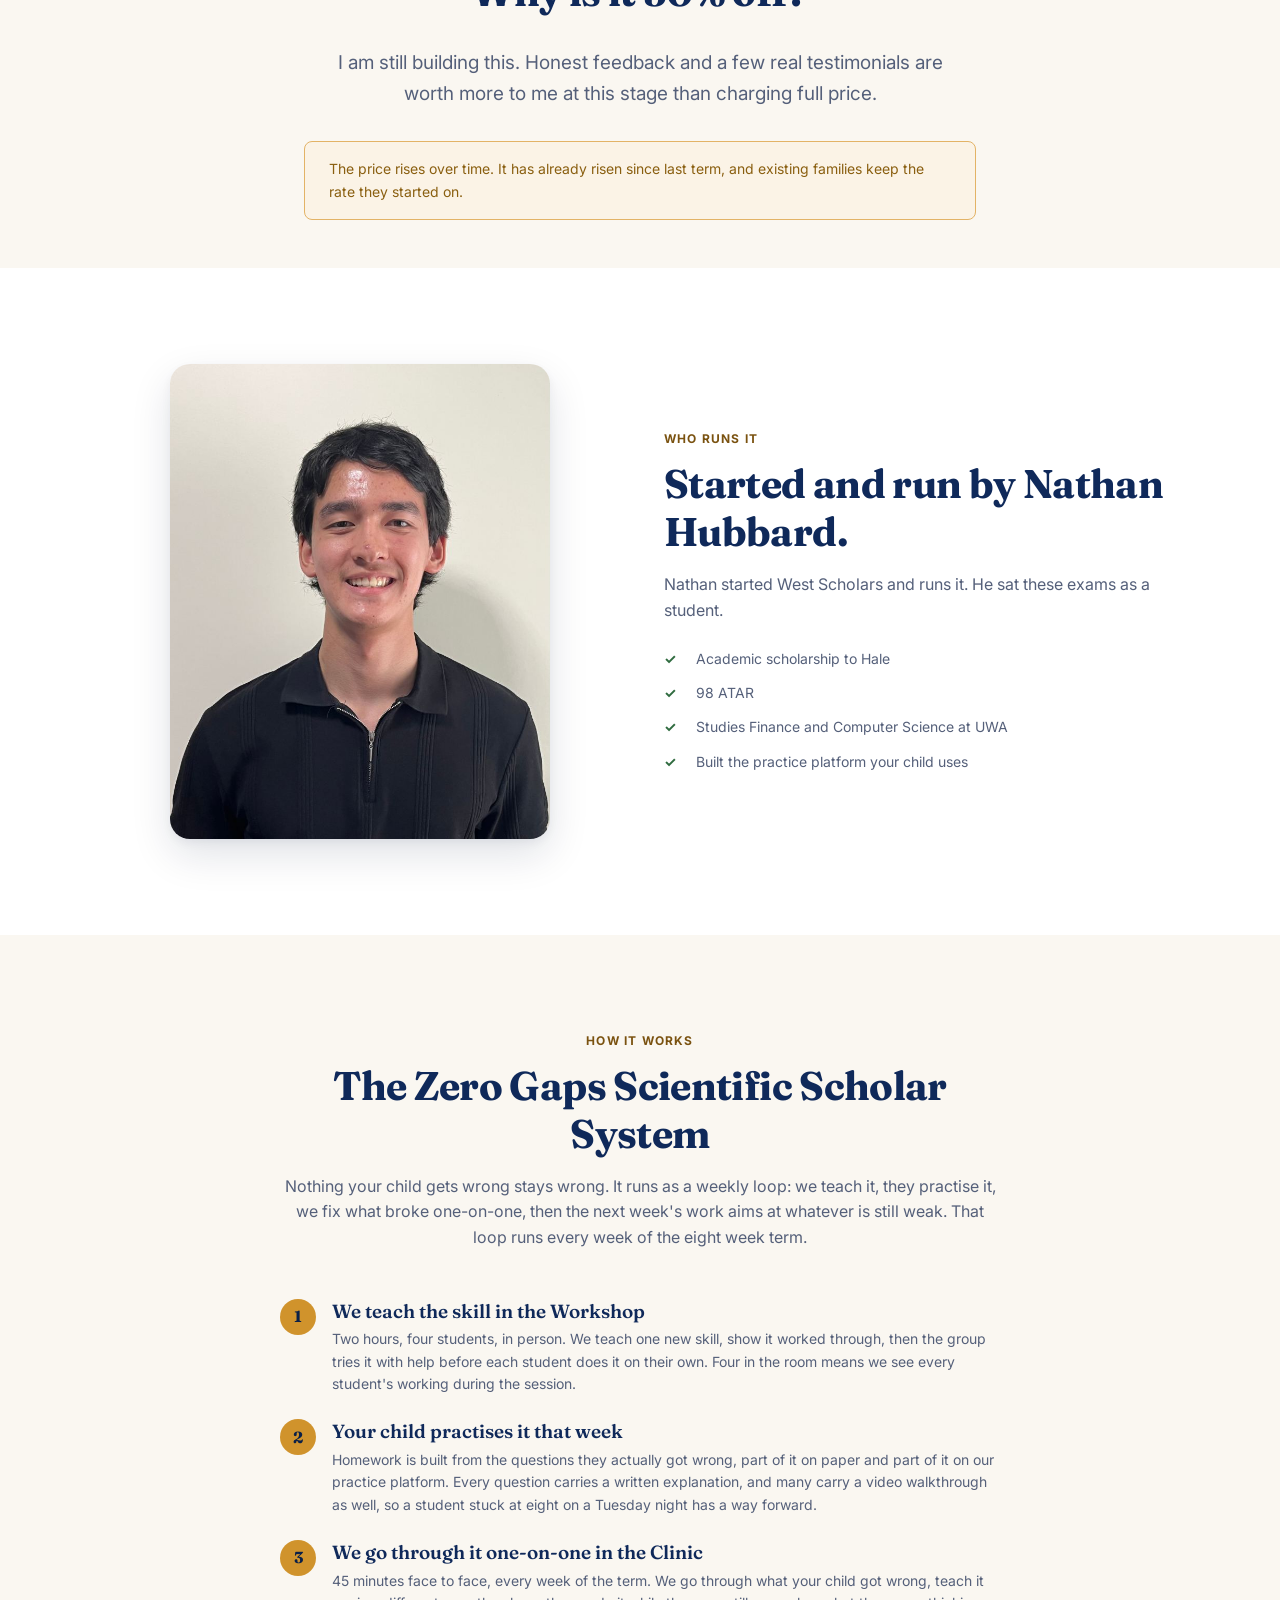
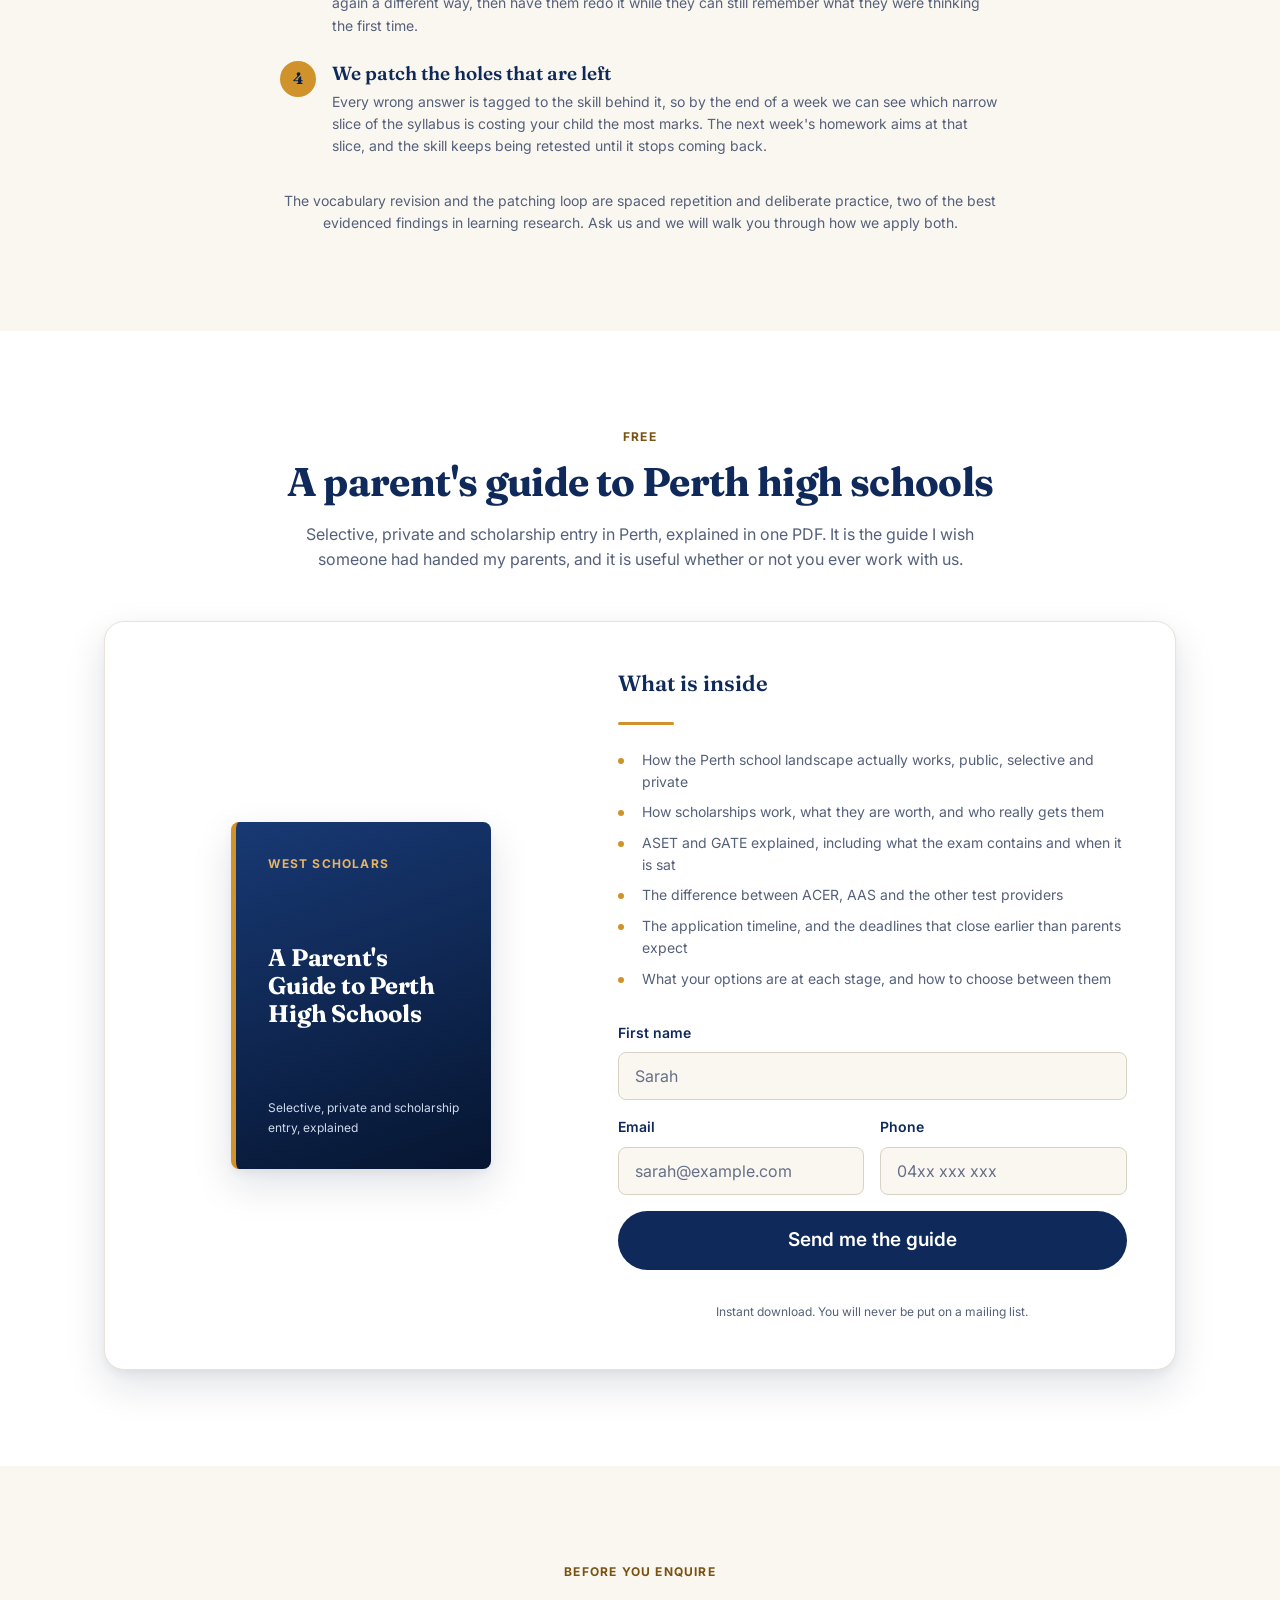
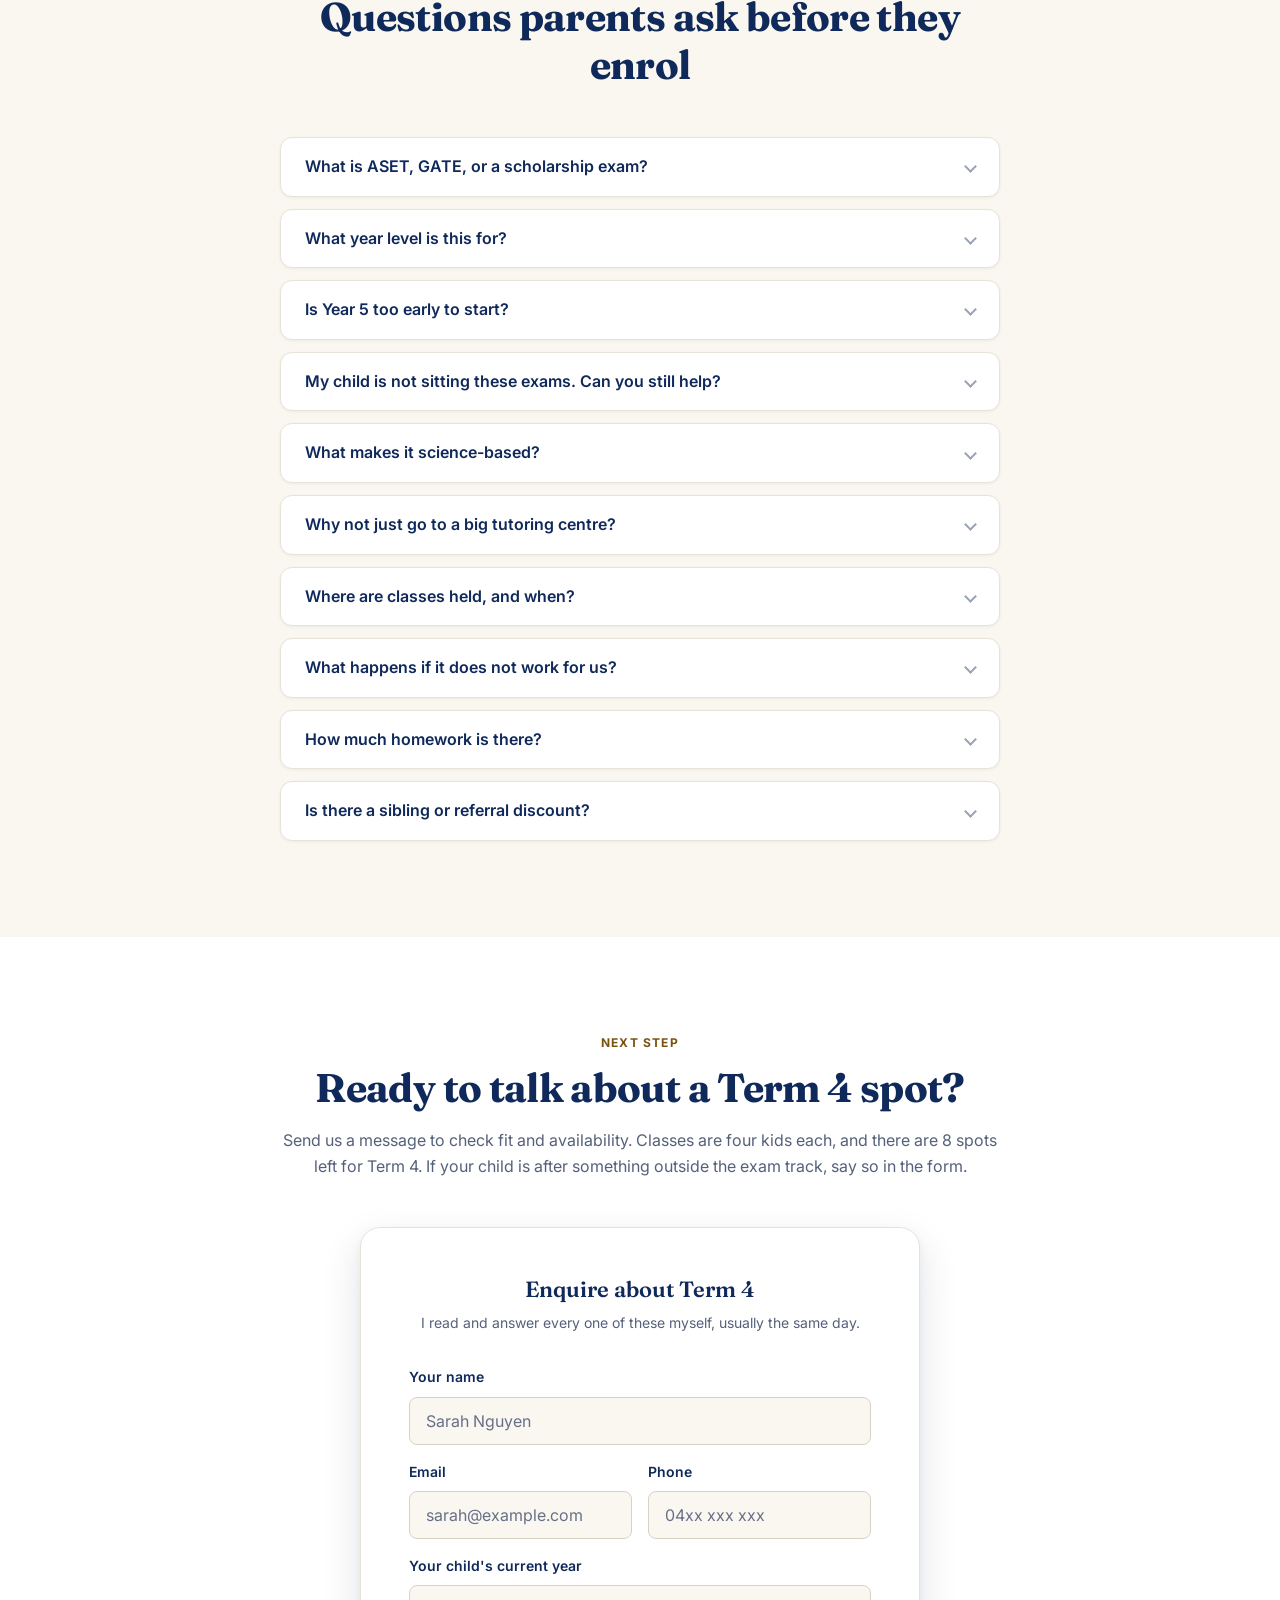
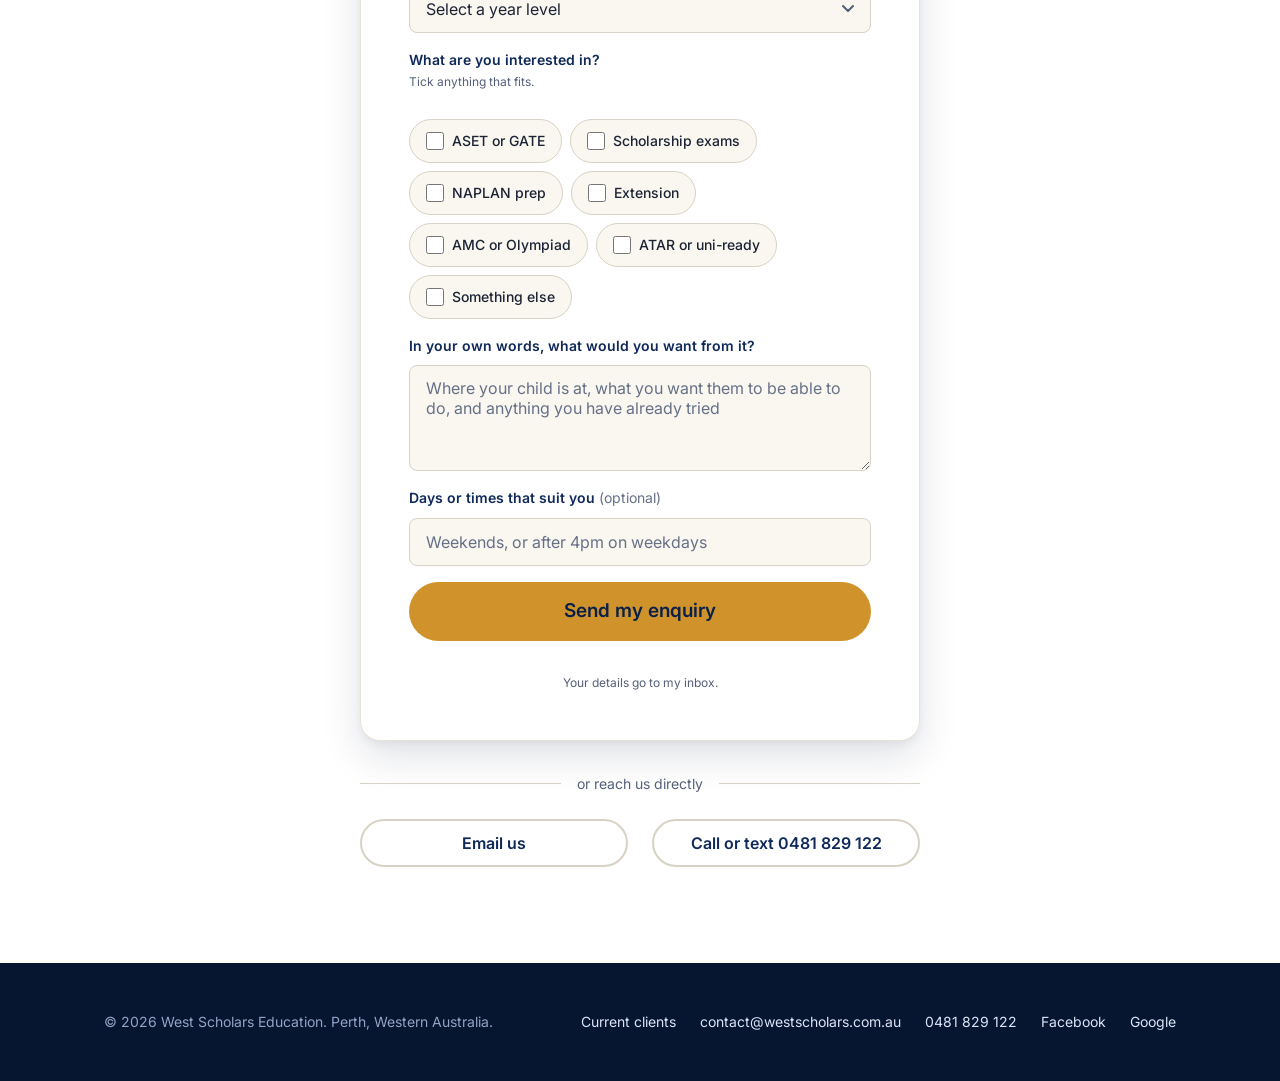
==== commit 1a8fe218: "Homepage pass 6: hero sentence, founder block replaces the teaching claim The hero now says "we find" ====
--- a/index.html
+++ b/index.html
@@ -33,7 +33,7 @@
 <link rel="preconnect" href="https://fonts.googleapis.com">
 <link rel="preconnect" href="https://fonts.gstatic.com" crossorigin>
 <link href="https://fonts.googleapis.com/css2?family=Fraunces:opsz,wght@9..144,400..700&family=Inter:wght@400;500;600;700&display=swap" rel="stylesheet">
-<link rel="stylesheet" href="/assets/style.css?v=8">
+<link rel="stylesheet" href="/assets/style.css?v=9">
 </head>
 <body>
 
@@ -81,7 +81,7 @@
       <span class="eyebrow">Perth WA &middot; ASET / GATE &middot; Private school scholarships</span>
       <h1>We prepare students for the ASET and private school scholarship exams.</h1>
       <hr class="rule">
-      <p class="lead">We run an eight week term for Year 4 and Year 5 students in Perth, built around a weekly two hour Workshop of four students and a weekly one-on-one Clinic. Every week we find what your child got wrong and fix it before the next class.</p>
+      <p class="lead">We run an eight week term for Year 4 and Year 5 students in Perth, built around a weekly two hour Workshop of four students and a weekly one-on-one Clinic. Every week we find your child's mistakes and fix them before the next class.</p>
       <p class="hero-sub">Send us a message and we will talk through whether it is the right fit for your child.</p>
       <div class="btn-row hero-actions">
         <a class="btn btn-gold btn-lg" href="#contact">Enquire about Term 4</a>
@@ -508,12 +508,12 @@
   </div>
 </section>
 
-<!-- ========================= WHO TEACHES IT =========================
-     Ownership, not a team claim. Nathan runs this himself and these are his
-     credentials, so nothing here implies other tutors. If that changes, it
-     changes here, in the FAQ answer and in the FAQPage structured data at the
-     foot of this file, which all said the same thing and have to keep saying
-     the same thing.
+<!-- ========================= WHO RUNS IT =========================
+     A founder block, not a teaching claim. Nathan runs the business and these
+     are his credentials, so nothing here says he takes every session himself.
+     The page carried that claim until pass 6 and it was not accurate. The FAQ
+     question that repeated it is gone, along with its entry in the FAQPage
+     structured data at the foot of this file.
      The portrait is assets/nathan.jpg, the supplied photo cropped to 4:5 and
      shipped at its native 730x912, which is close to 2x the 380px column the
      .photo-split.portrait modifier caps this figure at. -->
@@ -522,12 +522,12 @@
     <div class="photo-split portrait">
       <figure>
         <img src="/assets/nathan.jpg" width="730" height="912" decoding="async"
-             alt="Nathan Hubbard, who teaches every Workshop and every Clinic.">
+             alt="Nathan Hubbard, who started and runs West Scholars.">
       </figure>
       <div class="body">
-        <span class="eyebrow">Who teaches it</span>
-        <h2>Led by Nathan Hubbard.</h2>
-        <p>Nathan teaches every Workshop and every Clinic himself, and he sat these exams as a student.</p>
+        <span class="eyebrow">Who runs it</span>
+        <h2>Started and run by Nathan Hubbard.</h2>
+        <p>Nathan started West Scholars and runs it. He sat these exams as a student.</p>
         <ul class="points">
           <li>Academic scholarship to Hale</li>
           <li>98 ATAR</li>
@@ -667,10 +667,6 @@
         <div class="a">Very likely, yes. NAPLAN, extension work, competition maths like AMC and Olympiad, ATAR subjects and uni-ready work all sit inside what this system handles. None of them run as a scheduled class yet, so we would design it with you. Tell us what your child needs in the enquiry form and you will get a straight answer either way.</div>
       </details>
       <details class="faq-item">
-        <summary>Who teaches it?<span class="chev"></span></summary>
-        <div class="a">Nathan Hubbard. He teaches every Workshop and every Clinic himself. He sat these exams, won an academic scholarship to Hale, finished with a 98 ATAR and studies Finance and Computer Science at UWA, and he built the practice platform your child uses.</div>
-      </details>
-      <details class="faq-item">
         <summary>What makes it science-based?<span class="chev"></span></summary>
         <div class="a">Two things in particular. Spaced repetition, which means content your child has learned resurfaces at widening intervals across the term. And deliberate practice, which means the work is aimed narrowly at what they currently cannot do, at a difficulty just above their level, with fast feedback. Both are among the most heavily evidenced findings in learning research, and both are hard enough to run properly that most tutoring skips them.</div>
       </details>
@@ -855,11 +851,6 @@
     },
     {
       "@type": "Question",
-      "name": "Who teaches it?",
-      "acceptedAnswer": { "@type": "Answer", "text": "Nathan Hubbard teaches every Workshop and every Clinic himself. He sat these exams, won an academic scholarship to Hale, finished with a 98 ATAR and studies Finance and Computer Science at UWA, and he built the practice platform your child uses." }
-    },
-    {
-      "@type": "Question",
       "name": "What makes it science-based?",
       "acceptedAnswer": { "@type": "Answer", "text": "Spaced repetition, so learned content resurfaces at widening intervals across the term, and deliberate practice, so the work is aimed narrowly at what the student currently cannot do with fast feedback. Both are among the most heavily evidenced findings in learning research." }
     },
--- a/assets/style.css
+++ b/assets/style.css
@@ -474,8 +474,6 @@
   gap: var(--s-10);
   align-items: center;
 }
-
-.hero-single .wrap { grid-template-columns: 1fr; max-width: var(--w-prose); }
 
 .hero-sub {
   margin-top: var(--s-4);
